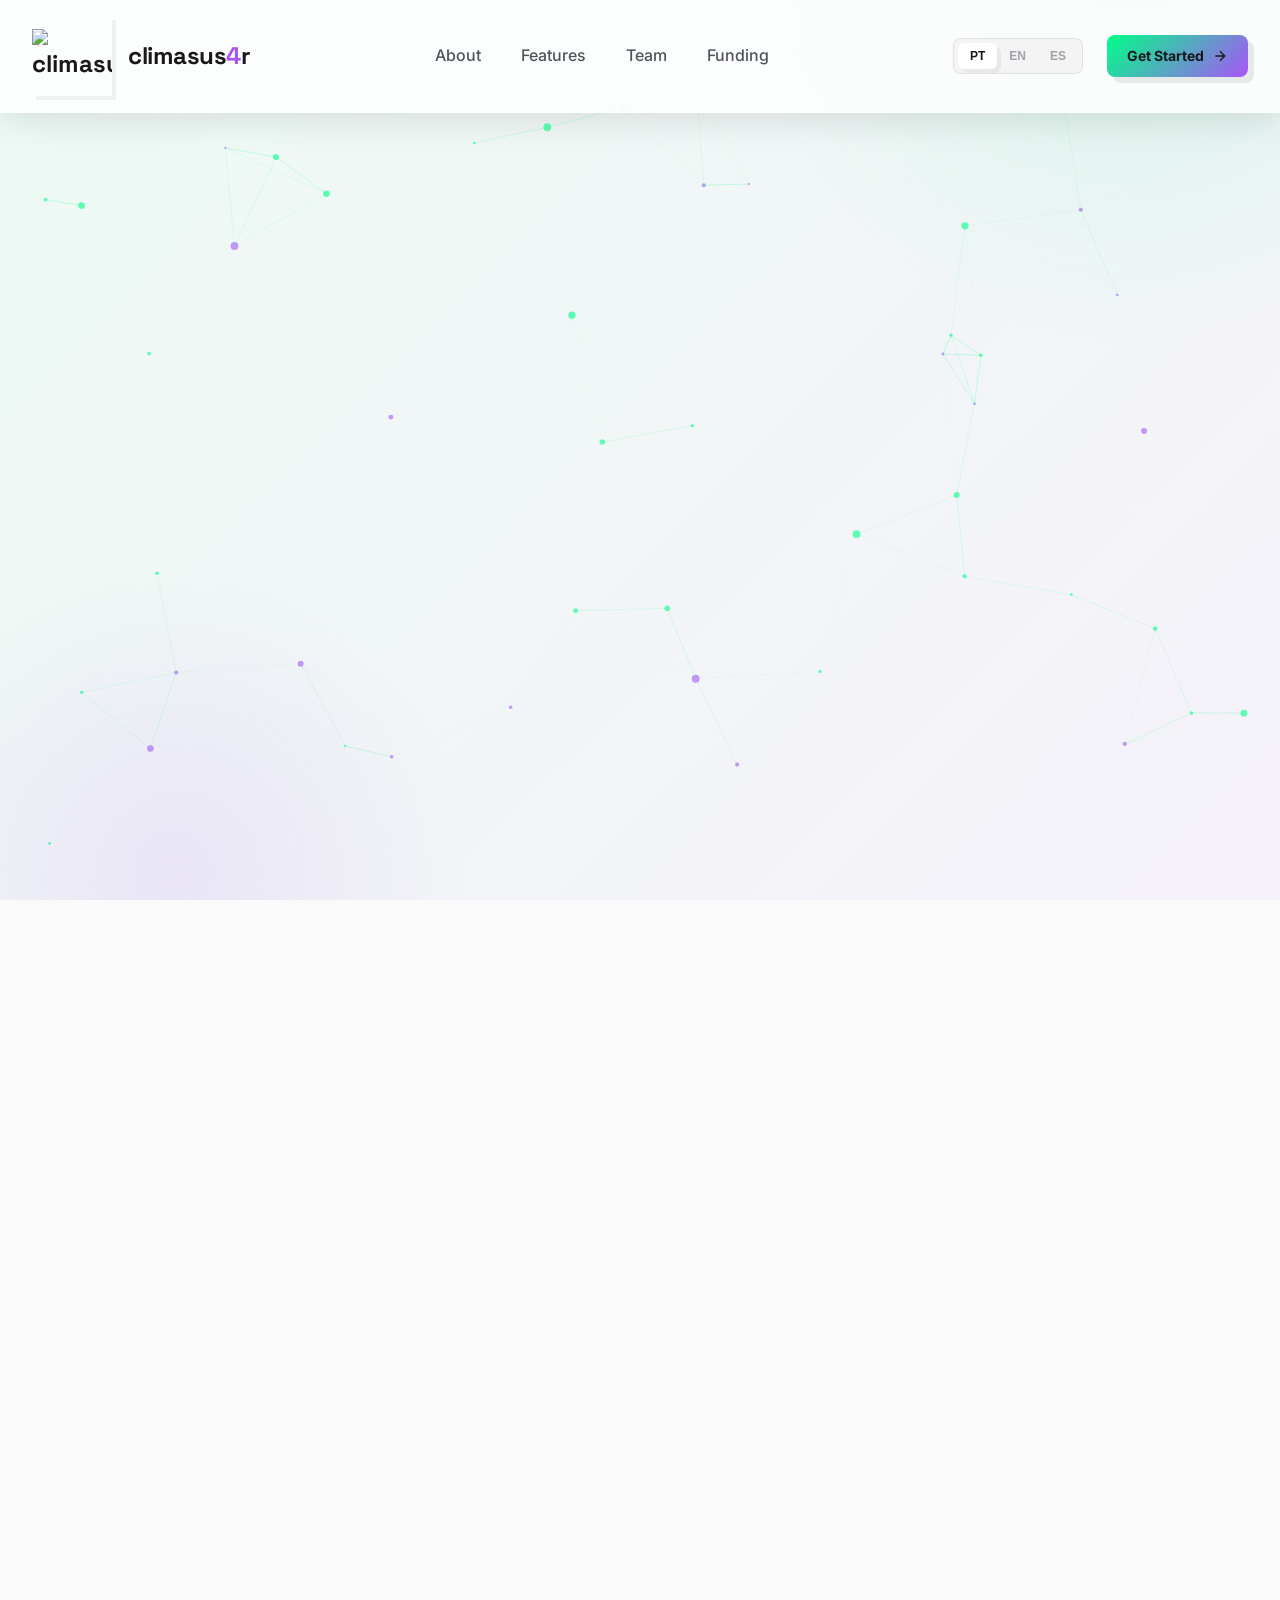
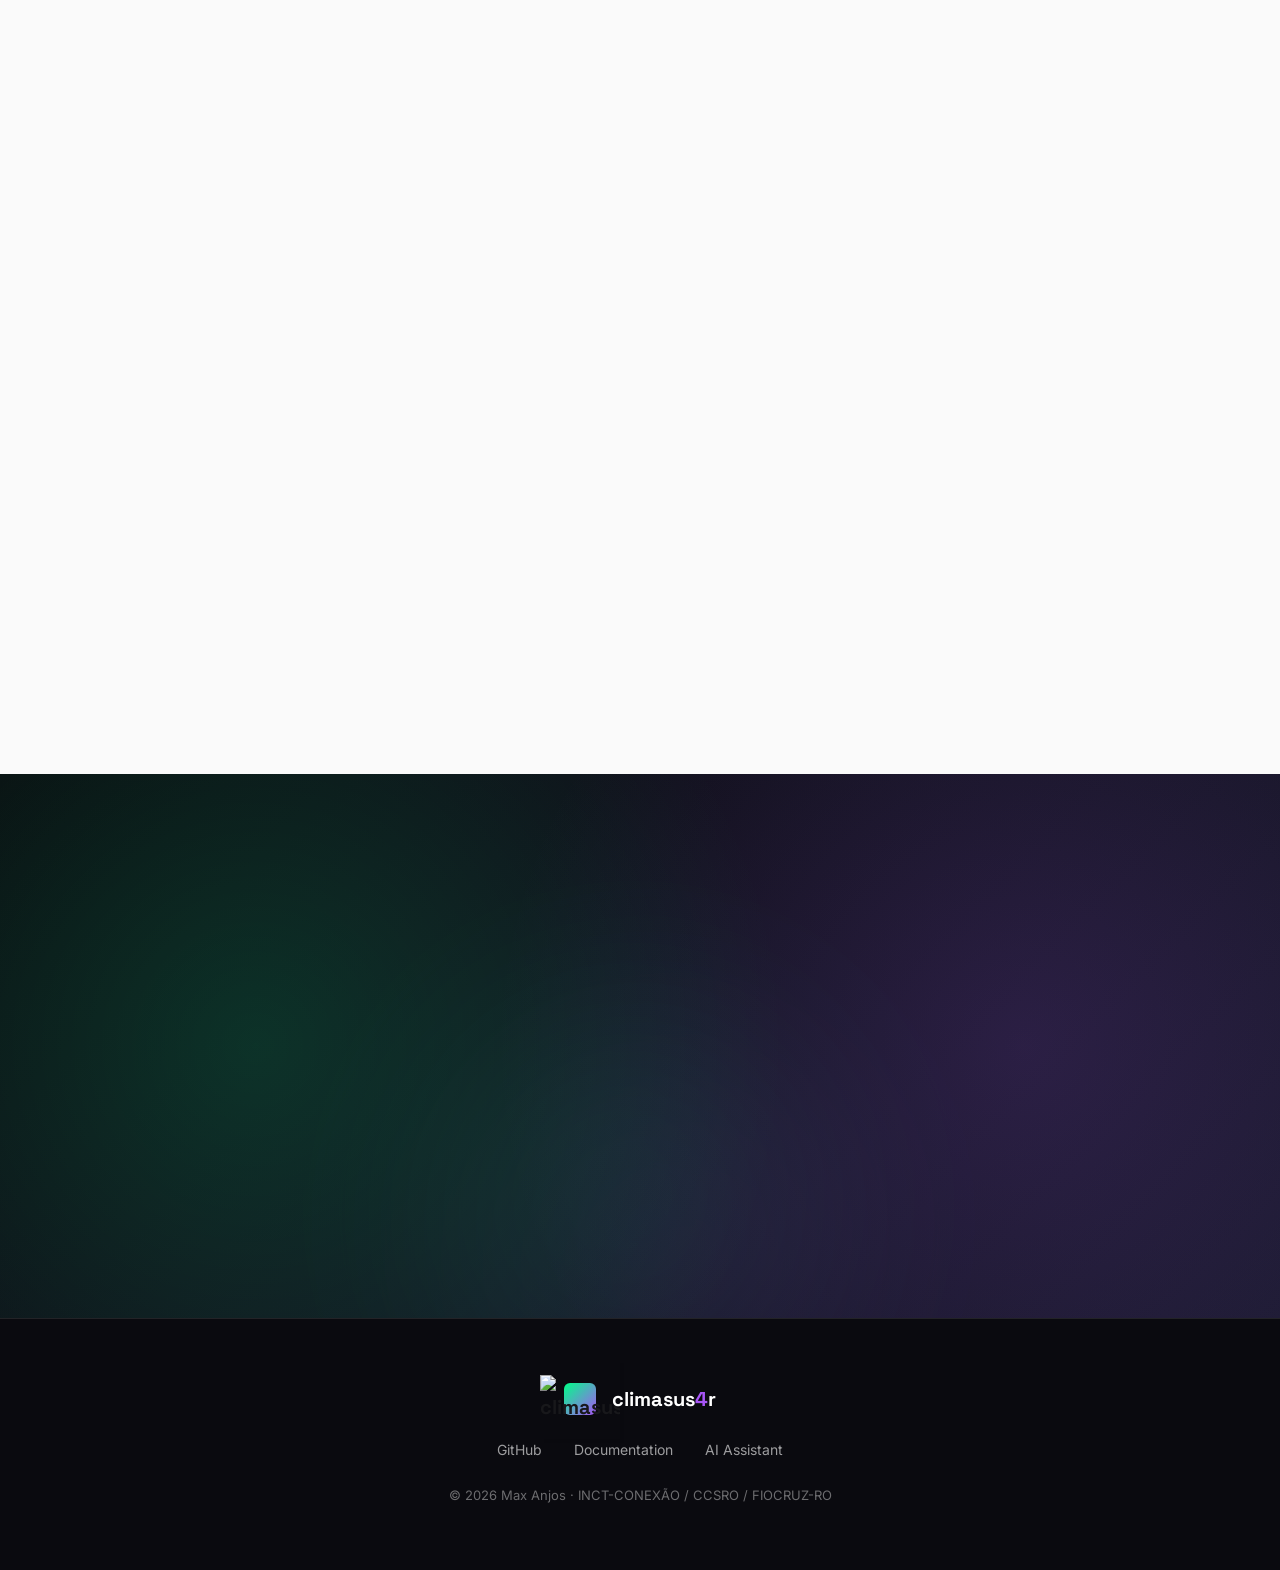
==== index.html @ 3ccf92c0 "Change 'Hello World' to 'Goodbye World'" ====
<!DOCTYPE html>
<html lang="pt-BR">
<head>
    <meta charset="UTF-8">
    <meta name="viewport" content="width=device-width, initial-scale=1.0">
    <title>climasus4r — Climate Science Integrated with SUS</title>
    
    <link rel="icon" type="image/png" href="https://raw.githubusercontent.com/ByMaxAnjos/climasus4r/master/inst/figures/logo.png">
    
    <meta name="description" content="An R package for obtaining data, diagnosis, forecasting, and spatio-temporal analysis of climate, environmental, and health data, focusing on Brazilian public health.">

    <!-- Fonts -->
    <link rel="preconnect" href="https://fonts.googleapis.com">
    <link rel="preconnect" href="https://fonts.gstatic.com" crossorigin>
    <link href="https://fonts.googleapis.com/css2?family=Space+Grotesk:wght@400;500;600;700;800&family=Inter:wght@400;500;600;700;800;900&display=swap" rel="stylesheet">

    <!-- GSAP -->
    <script src="https://cdnjs.cloudflare.com/ajax/libs/gsap/3.12.5/gsap.min.js"></script>
    <script src="https://cdnjs.cloudflare.com/ajax/libs/gsap/3.12.5/ScrollTrigger.min.js"></script>

     <!-- CSS EMBUTIDO -->
    <style>
    /* ========================================
    climasus4r Landing Page - Neo-Brutalism Soft
    ======================================== */

    /* CSS Variables */
    :root {
        /* Colors - Neo-Brutalism with Neon Green & Purple */
        --primary: #00FF88;           /* Neon Green */
        --primary-dark: #00CC6A;
        --primary-light: rgba(0, 255, 136, 0.1);
        --secondary: #A855F7;         /* Purple */
        --secondary-dark: #9333EA;
        --secondary-light: rgba(168, 85, 247, 0.1);

        /* Neutrals */
        --bg-primary: #FAFAFA;
        --bg-secondary: #F4F4F5;
        --bg-card: #FFFFFF;
        --text-primary: #18181B;
        --text-secondary: #52525B;
        --text-muted: #A1A1AA;

        /* Accents */
        --accent-green: #00FF88;
        --accent-purple: #A855F7;
        --accent-pink: #EC4899;
        --accent-blue: #3B82F6;
        --accent-orange: #F97316;

        /* Gradients */
        --gradient-primary: linear-gradient(135deg, var(--primary), var(--secondary));
        --gradient-hero: linear-gradient(135deg, rgba(0, 255, 136, 0.05), rgba(168, 85, 247, 0.05));
        --gradient-card: linear-gradient(135deg, rgba(0, 255, 136, 0.02), rgba(168, 85, 247, 0.02));

        /* Shadows - Neo-Brutalism */
        --shadow-sm: 4px 4px 0px rgba(0, 0, 0, 0.05);
        --shadow-md: 6px 6px 0px rgba(0, 0, 0, 0.08);
        --shadow-lg: 8px 8px 0px rgba(0, 0, 0, 0.1);
        --shadow-xl: 12px 12px 0px rgba(0, 0, 0, 0.12);

        /* Borders */
        --border-color: rgba(0, 0, 0, 0.08);
        --border-bold: 2px solid rgba(0, 0, 0, 0.1);

        /* Radius */
        --radius-sm: 8px;
        --radius-md: 12px;
        --radius-lg: 20px;
        --radius-xl: 28px;

        /* Spacing */
        --space-xs: 0.5rem;
        --space-sm: 1rem;
        --space-md: 1.5rem;
        --space-lg: 2rem;
        --space-xl: 3rem;
        --space-2xl: 4rem;
        --space-3xl: 6rem;

        /* Typography */
        --font-display: 'Space Grotesk', sans-serif;
        --font-body: 'Inter', -apple-system, BlinkMacSystemFont, sans-serif;

        /* Transitions */
        --transition-fast: 0.15s ease;
        --transition-base: 0.3s ease;
        --transition-slow: 0.5s ease;

        /* Glassmorphism */
        --glass-bg: rgba(255, 255, 255, 0.8);
        --glass-border: rgba(255, 255, 255, 0.3);
        --glass-shadow: 0 8px 32px rgba(0, 0, 0, 0.1);
    }

    /* Reset */
    *, *::before, *::after {
        box-sizing: border-box;
        margin: 0;
        padding: 0;
    }

    html {
        scroll-behavior: smooth;
        -webkit-font-smoothing: antialiased;
        -moz-osx-font-smoothing: grayscale;
    }

    body {
        font-family: var(--font-body);
        font-size: 16px;
        line-height: 1.6;
        color: var(--text-primary);
        background: var(--bg-primary);
        overflow-x: hidden;
        /* Fixed: Encoded the # as %23 and ensured the SVG is valid */
        cursor: url("data:image/svg+xml,%3Csvg xmlns='http://www.w3.org/2000/svg' width='24' height='24' viewBox='0 0 24 24' fill='none' stroke='%23000' stroke-width='2' stroke-linecap='round' stroke-linejoin='round'%3E%3Ccircle cx='12' cy='12' r='10'%3E%3C/circle%3E%3C/svg%3E"), auto;
    }

    a {
        text-decoration: none;
        color: inherit;
    }

    img {
        max-width: 100%;
        height: auto;
        display: block;
    }

    /* ========================================
    Particles Background
    ======================================== */
    .particles-container {
        position: fixed;
        top: 0;
        left: 0;
        width: 100%;
        height: 100%;
        z-index: -1;
        pointer-events: none;
        background: var(--gradient-hero);
    }

    canvas {
        position: absolute;
        top: 0;
        left: 0;
        width: 100%;
        height: 100%;
    }

    /* ========================================
    Navigation - Glassmorphism
    ======================================== */
    .navbar {
        position: fixed;
        top: 0;
        left: 0;
        right: 0;
        z-index: 1000;
        padding: var(--space-sm) var(--space-lg);
        transition: all var(--transition-base);
    }

    .glass-nav {
        background: var(--glass-bg);
        backdrop-filter: blur(20px);
        -webkit-backdrop-filter: blur(20px);
        border-bottom: 1px solid var(--glass-border);
        box-shadow: var(--glass-shadow);
    }

    .nav-container {
        max-width: 1400px;
        margin: 0 auto;
        display: flex;
        align-items: center;
        justify-content: space-between;
        gap: var(--space-lg);
    }

    .nav-brand {
        display: flex;
        align-items: center;
        gap: var(--space-sm);
        font-family: var(--font-display);
        font-weight: 800;
        font-size: 1.5rem;
        color: var(--text-primary);
        transition: transform var(--transition-fast);
    }

    .nav-brand:hover {
        transform: translateX(4px);
    }

    .brand-icon {
        width: 80px;
        height: 80px;
        background: transparent !important;
        border-radius: transparent !important;
        display: flex;
        align-items: center;
        justify-content: center;
        color: var(--text-primary);
        box-shadow: var(--shadow-sm);
    }
    

    .brand-text {
        letter-spacing: -0.02em;
    }

    .brand-highlight {
        color: var(--accent-purple);
    }

    .nav-links {
        display: flex;
        align-items: center;
        gap: var(--space-xs);
    }

    .nav-link {
        padding: var(--space-xs) var(--space-sm);
        font-weight: 500;
        color: var(--text-secondary);
        border-radius: var(--radius-sm);
        transition: all var(--transition-fast);
        position: relative;
    }

    .nav-link::after {
        content: '';
        position: absolute;
        bottom: 0;
        left: 50%;
        width: 0;
        height: 2px;
        background: var(--gradient-primary);
        transition: all var(--transition-fast);
        transform: translateX(-50%);
    }

    .nav-link:hover {
        color: var(--text-primary);
        background: var(--bg-secondary);
    }

    .nav-link:hover::after {
        width: 60%;
    }

    .nav-actions {
        display: flex;
        align-items: center;
        gap: var(--space-md);
    }

    /* Language Switcher */
    .lang-switcher {
        display: flex;
        background: var(--bg-secondary);
        border-radius: var(--radius-sm);
        padding: 4px;
        border: 1px solid var(--border-color);
    }

    .lang-btn {
        padding: 6px 12px;
        font-size: 0.75rem;
        font-weight: 700;
        color: var(--text-muted);
        background: transparent;
        border: none;
        border-radius: 6px;
        cursor: pointer;
        transition: all var(--transition-fast);
    }

    .lang-btn:hover {
        color: var(--text-primary);
    }

    .lang-btn.active {
        background: var(--bg-card);
        color: var(--text-primary);
        box-shadow: var(--shadow-sm);
    }

    /* Buttons */
    .btn-nav-primary {
        display: inline-flex;
        align-items: center;
        gap: 8px;
        padding: 10px 20px;
        background: var(--gradient-primary);
        color: var(--text-primary);
        font-weight: 700;
        font-size: 0.875rem;
        border-radius: var(--radius-sm);
        border: none;
        cursor: pointer;
        transition: all var(--transition-fast);
        box-shadow: var(--shadow-md);
    }

    .btn-nav-primary:hover {
        transform: translateY(-2px);
        box-shadow: var(--shadow-lg);
    }

    .btn-primary {
        display: inline-flex;
        align-items: center;
        gap: 10px;
        padding: 14px 28px;
        background: var(--gradient-primary);
        color: var(--text-primary);
        font-weight: 700;
        font-size: 1rem;
        border-radius: var(--radius-md);
        border: none;
        cursor: pointer;
        transition: all var(--transition-base);
        box-shadow: var(--shadow-lg);
        position: relative;
        overflow: hidden;
    }

    .btn-primary::before {
        content: '';
        position: absolute;
        top: 0;
        left: -100%;
        width: 100%;
        height: 100%;
        background: linear-gradient(90deg, transparent, rgba(255,255,255,0.3), transparent);
        transition: left 0.5s ease;
    }

    .btn-primary:hover::before {
        left: 100%;
    }

    .btn-primary:hover {
        transform: translateY(-3px) scale(1.02);
        box-shadow: 12px 12px 0px rgba(0, 0, 0, 0.15);
    }

    .btn-secondary {
        display: inline-flex;
        align-items: center;
        gap: 10px;
        padding: 14px 28px;
        background: var(--bg-card);
        color: var(--text-primary);
        font-weight: 700;
        font-size: 1rem;
        border-radius: var(--radius-md);
        border: 2px solid var(--border-color);
        cursor: pointer;
        transition: all var(--transition-base);
        box-shadow: var(--shadow-md);
    }

    .btn-secondary:hover {
        border-color: var(--primary);
        transform: translateY(-3px);
        box-shadow: var(--shadow-lg);
    }

    .btn-large {
        padding: 18px 36px;
        font-size: 1.125rem;
    }

    /* Hamburger Menu */
    .hamburger {
        display: none;
        flex-direction: column;
        gap: 5px;
        padding: 10px;
        cursor: pointer;
        background: transparent;
        border: none;
    }

    .hamburger span {
        width: 24px;
        height: 2px;
        background: var(--text-primary);
        border-radius: 2px;
        transition: all var(--transition-fast);
    }

    /* ========================================
    Hero Section
    ======================================== */
    .hero {
        min-height: 100vh;
        display: flex;
        align-items: center;
        justify-content: center;
        padding: 120px var(--space-lg) var(--space-3xl);
        position: relative;
        overflow: hidden;
    }

    .hero::before {
        content: '';
        position: absolute;
        top: -50%;
        right: -20%;
        width: 800px;
        height: 800px;
        background: radial-gradient(circle, rgba(0, 255, 136, 0.1) 0%, transparent 70%);
        animation: float 20s ease-in-out infinite;
    }

    .hero::after {
        content: '';
        position: absolute;
        bottom: -30%;
        left: -10%;
        width: 600px;
        height: 600px;
        background: radial-gradient(circle, rgba(168, 85, 247, 0.1) 0%, transparent 70%);
        animation: float 25s ease-in-out infinite reverse;
    }

    @keyframes float {
        0%, 100% { transform: translate(0, 0) rotate(0deg); }
        50% { transform: translate(30px, 30px) rotate(180deg); }
    }

    .hero-content {
        max-width: 800px;
        text-align: center;
        position: relative;
        z-index: 1;
    }

    .hero-badge {
        display: inline-flex;
        align-items: center;
        gap: 10px;
        background: var(--bg-card);
        border: 2px solid var(--primary);
        border-radius: 100px;
        padding: 8px 20px;
        margin-bottom: var(--space-lg);
        box-shadow: var(--shadow-md);
    }

    .badge-dot {
        width: 10px;
        height: 10px;
        background: var(--primary);
        border-radius: 50%;
        animation: pulse 2s infinite;
    }

    @keyframes pulse {
        0%, 100% {
            opacity: 1;
            transform: scale(1);
            box-shadow: 0 0 0 0 rgba(0, 255, 136, 0.7);
        }
        50% {
            opacity: 0.8;
            transform: scale(1.2);
            box-shadow: 0 0 0 10px rgba(0, 255, 136, 0);
        }
    }

    .badge-text {
        font-size: 0.875rem;
        font-weight: 600;
        color: var(--text-secondary);
    }

    .hero-title {
        font-family: var(--font-display);
        font-size: clamp(3rem, 8vw, 6rem);
        font-weight: 800;
        line-height: 1.05;
        letter-spacing: -0.03em;
        margin-bottom: var(--space-lg);
    }

    .title-line {
        display: block;
    }

    .gradient-text {
        background: var(--gradient-primary);
        -webkit-background-clip: text;
        -webkit-text-fill-color: transparent;
        background-clip: text;
    }

    .hero-subtitle {
        font-size: clamp(1.125rem, 2vw, 1.375rem);
        color: var(--text-secondary);
        max-width: 600px;
        margin: 0 auto var(--space-xl);
        line-height: 1.7;
    }

    .hero-cta {
        display: flex;
        gap: var(--space-md);
        justify-content: center;
        flex-wrap: wrap;
    }

    .hero-visual {
        position: absolute;
        right: 5%;
        top: 50%;
        transform: translateY(-50%);
        z-index: 0;
        opacity: 0.6;
    }

    /* Code Preview */
    .code-preview {
        background: #0a0a0f;
        border-radius: var(--radius-lg);
        overflow: hidden;
        box-shadow: var(--shadow-xl);
        border: 2px solid rgba(255, 255, 255, 0.1);
    }

    .code-header {
        display: flex;
        align-items: center;
        gap: 8px;
        padding: 16px 20px;
        background: rgba(255, 255, 255, 0.05);
        border-bottom: 1px solid rgba(255, 255, 255, 0.1);
    }

    .code-dots {
        display: flex;
        gap: 6px;
    }

    .code-dots span {
        width: 12px;
        height: 12px;
        border-radius: 50%;
    }

    .code-dots span:nth-child(1) { background: #FF5F57; }
    .code-dots span:nth-child(2) { background: #FFBD2E; }
    .code-dots span:nth-child(3) { background: #28CA41; }

    .code-filename {
        margin-left: auto;
        font-size: 0.75rem;
        color: rgba(255, 255, 255, 0.5);
        font-family: 'SF Mono', Monaco, monospace;
    }

    .code-content {
        padding: 24px;
        font-family: 'SF Mono', Monaco, monospace;
        font-size: 0.875rem;
        line-height: 1.8;
        color: #e2e8f0;
    }

    .code-comment { color: #6b7280; font-style: italic; }
    .code-func { color: #60a5fa; }
    .code-string { color: #34d399; }
    .code-keyword { color: #f472b6; }
    .code-var { color: #e2e8f0; }
    .code-num { color: #fb923c; }
    .code-op { color: #f472b6; }

    /* ========================================
    Sections
    ======================================== */
    .section {
        padding: var(--space-3xl) var(--space-lg);
        position: relative;
    }

    .section-container {
        max-width: 1400px;
        margin: 0 auto;
    }

    .section-header {
        text-align: center;
        margin-bottom: var(--space-2xl);
    }

    .section-tag {
        display: inline-block;
        font-size: 0.75rem;
        font-weight: 700;
        text-transform: uppercase;
        letter-spacing: 0.1em;
        color: var(--accent-purple);
        margin-bottom: var(--space-sm);
        padding: 6px 16px;
        background: var(--secondary-light);
        border-radius: 100px;
    }

    .section-title {
        font-family: var(--font-display);
        font-size: clamp(2rem, 4vw, 3.5rem);
        font-weight: 800;
        letter-spacing: -0.02em;
        margin-bottom: var(--space-sm);
    }

    .section-subtitle {
        font-size: 1.125rem;
        color: var(--text-secondary);
        max-width: 600px;
        margin: 0 auto;
    }

    /* ========================================
    Bento Grid System
    ======================================== */
    .bento-grid {
        display: grid;
        gap: var(--space-md);
    }

    /* Stats Grid - 4 columns */
    .stats-grid {
        grid-template-columns: repeat(4, 1fr);
        max-width: 1000px;
        margin: 0 auto;
    }

    /* About Grid - Asymmetric */
    .about-grid {
        grid-template-columns: 2fr 1fr 1fr;
        grid-template-rows: auto auto;
    }

    /* Features Grid - Bento Style */
    .features-grid {
        grid-template-columns: repeat(3, 1fr);
        grid-template-rows: auto auto;
    }

    /* Docs Grid - 4 columns */
    .docs-grid {
        grid-template-columns: repeat(4, 1fr);
    }

    /* Team Grid - 4 columns */
    .team-grid {
        grid-template-columns: repeat(4, 1fr);
    }

    /* ========================================
    Bento Cards
    ======================================== */
    .bento-card {
        background: var(--bg-card);
        border-radius: var(--radius-xl);
        padding: var(--space-lg);
        border: 1px solid var(--border-color);
        box-shadow: var(--shadow-md);
        transition: all var(--transition-base);
        position: relative;
        overflow: hidden;
    }

    .bento-card::before {
        content: '';
        position: absolute;
        top: 0;
        left: 0;
        right: 0;
        height: 4px;
        background: var(--gradient-primary);
        opacity: 0;
        transition: opacity var(--transition-fast);
    }

    .bento-card:hover {
        transform: translateY(-6px);
        box-shadow: var(--shadow-xl);
        border-color: var(--primary);
    }

    .bento-card:hover::before {
        opacity: 1;
    }

    .card-decoration {
        position: absolute;
        top: -50px;
        right: -50px;
        width: 150px;
        height: 150px;
        background: var(--gradient-primary);
        opacity: 0.05;
        border-radius: 50%;
        pointer-events: none;
    }

    /* Stat Cards */
    .stat-card {
        text-align: center;
        padding: var(--space-xl) var(--space-lg);
    }

    .stat-icon {
        width: 60px;
        height: 60px;
        margin: 0 auto var(--space-md);
        display: flex;
        align-items: center;
        justify-content: center;
        background: var(--primary-light);
        border-radius: var(--radius-md);
        color: var(--primary);
    }

    .stat-number {
        font-family: var(--font-display);
        font-size: 3rem;
        font-weight: 800;
        color: var(--text-primary);
        letter-spacing: -0.02em;
        line-height: 1;
        margin-bottom: var(--space-xs);
    }

    .stat-label {
        font-size: 0.875rem;
        font-weight: 600;
        color: var(--text-muted);
        text-transform: uppercase;
        letter-spacing: 0.05em;
    }

    .stat-accent {
        position: absolute;
        bottom: 0;
        left: 50%;
        transform: translateX(-50%);
        width: 60%;
        height: 3px;
        background: var(--gradient-primary);
        border-radius: 3px 3px 0 0;
    }

    /* About Cards */
    .about-card {
        grid-row: span 2;
    }

    .about-card .card-content {
        position: relative;
        z-index: 1;
    }

    .about-text {
        font-size: 1.0625rem;
        line-height: 1.8;
        color: var(--text-secondary);
        margin-bottom: var(--space-lg);
    }

    .about-features {
        display: flex;
        flex-wrap: wrap;
        gap: var(--space-sm);
    }

    .feature-tag {
        display: inline-flex;
        align-items: center;
        gap: 6px;
        padding: 8px 16px;
        background: var(--primary-light);
        border-radius: 100px;
        font-size: 0.875rem;
        font-weight: 600;
        color: var(--primary-dark);
    }

    .feature-tag svg {
        color: var(--primary);
    }

    /* Code Card */
    .code-card {
        padding: 0;
        overflow: hidden;
    }

    .code-preview-mini {
        background: #0a0a0f;
        border-radius: var(--radius-lg);
        overflow: hidden;
    }

    .code-header-mini {
        padding: 12px 16px;
        background: rgba(255, 255, 255, 0.05);
        border-bottom: 1px solid rgba(255, 255, 255, 0.1);
    }

    .code-dots-mini {
        display: flex;
        gap: 6px;
    }

    .code-dots-mini span {
        width: 10px;
        height: 10px;
        border-radius: 50%;
    }

    .code-dots-mini span:nth-child(1) { background: #FF5F57; }
    .code-dots-mini span:nth-child(2) { background: #FFBD2E; }
    .code-dots-mini span:nth-child(3) { background: #28CA41; }

    .code-content-mini {
        padding: 16px;
        font-family: 'SF Mono', Monaco, monospace;
        font-size: 0.8rem;
        line-height: 1.6;
        color: #e2e8f0;
    }

    /* Metric Card */
    .metric-card {
        display: flex;
        flex-direction: column;
        align-items: center;
        justify-content: center;
        text-align: center;
        padding: var(--space-xl);
    }

    .metric-icon {
        width: 80px;
        height: 80px;
        margin-bottom: var(--space-md);
        display: flex;
        align-items: center;
        justify-content: center;
        background: var(--gradient-primary);
        border-radius: 50%;
        color: var(--text-primary);
    }

    .metric-value {
        font-family: var(--font-display);
        font-size: 2.5rem;
        font-weight: 800;
        color: var(--text-primary);
        letter-spacing: -0.02em;
    }

    .metric-label {
        font-size: 0.875rem;
        font-weight: 600;
        color: var(--text-muted);
    }

    /* Feature Cards */
    .feature-card {
        padding: var(--space-xl);
    }

    .feature-number {
        font-family: var(--font-display);
        font-size: 0.875rem;
        font-weight: 800;
        color: var(--accent-purple);
        margin-bottom: var(--space-sm);
    }

    .feature-icon {
        width: 64px;
        height: 64px;
        display: flex;
        align-items: center;
        justify-content: center;
        background: var(--secondary-light);
        border-radius: var(--radius-md);
        color: var(--secondary);
        margin-bottom: var(--space-md);
    }

    .feature-title {
        font-family: var(--font-display);
        font-size: 1.25rem;
        font-weight: 700;
        margin-bottom: var(--space-sm);
        line-height: 1.3;
    }

    .feature-desc {
        font-size: 0.9375rem;
        color: var(--text-secondary);
        line-height: 1.7;
        margin-bottom: var(--space-md);
    }

    .feature-tags {
        display: flex;
        flex-wrap: wrap;
        gap: 8px;
    }

    .feature-tag-small {
        padding: 4px 12px;
        background: var(--bg-secondary);
        border-radius: 100px;
        font-size: 0.75rem;
        font-weight: 600;
        color: var(--text-secondary);
        border: 1px solid var(--border-color);
    }

    .feature-card-wide {
        grid-column: span 2;
    }

    /* Doc Cards */
    .doc-card {
        display: flex;
        flex-direction: column;
        padding: var(--space-xl);
        text-align: center;
    }

    .doc-flag {
        font-size: 3rem;
        margin-bottom: var(--space-md);
    }

    .doc-title {
        font-family: var(--font-display);
        font-size: 1.25rem;
        font-weight: 700;
        margin-bottom: var(--space-sm);
    }

    .doc-desc {
        font-size: 0.9375rem;
        color: var(--text-secondary);
        line-height: 1.6;
        flex: 1;
        margin-bottom: var(--space-md);
    }

    .doc-arrow {
        color: var(--primary);
        transform: rotate(-45deg);
        transition: transform var(--transition-fast);
    }

    .doc-card:hover .doc-arrow {
        transform: rotate(0deg);
    }

    .doc-card-ai {
        background: linear-gradient(135deg, rgba(168, 85, 247, 0.05), rgba(0, 255, 136, 0.05));
        border-color: var(--secondary);
    }

    .doc-card-ai:hover {
        border-color: var(--secondary);
    }

    .doc-card-ai .doc-arrow {
        color: var(--secondary);
    }

    /* Team Cards */
    .team-card {
        text-align: center;
        padding: var(--space-xl);
    }

    .team-avatar {
        width: 100px;
        height: 100px;
        margin: 0 auto var(--space-md);
        border-radius: 50%;
        overflow: hidden;
        border: 4px solid var(--primary);
        box-shadow: var(--shadow-md);
    }

    .team-avatar img {
        width: 100%;
        height: 100%;
        object-fit: cover;
    }

    .avatar-placeholder {
        width: 100%;
        height: 100%;
        display: flex;
        align-items: center;
        justify-content: center;
        background: var(--gradient-primary);
        font-family: var(--font-display);
        font-size: 1.5rem;
        font-weight: 800;
        color: var(--text-primary);
    }

    .team-name {
        font-family: var(--font-display);
        font-size: 1.125rem;
        font-weight: 700;
        margin-bottom: 4px;
    }

    .team-role {
        display: inline-block;
        font-size: 0.75rem;
        font-weight: 700;
        color: var(--primary-dark);
        background: var(--primary-light);
        padding: 4px 12px;
        border-radius: 100px;
        margin-bottom: var(--space-sm);
    }

    .team-org {
        font-size: 0.8125rem;
        color: var(--text-muted);
        line-height: 1.5;
        margin-bottom: var(--space-md);
    }

    .team-links {
        display: flex;
        justify-content: center;
        gap: var(--space-xs);
    }

    .team-link {
        width: 40px;
        height: 40px;
        display: flex;
        align-items: center;
        justify-content: center;
        background: var(--bg-secondary);
        border-radius: var(--radius-sm);
        color: var(--text-secondary);
        transition: all var(--transition-fast);
    }

    .team-link:hover {
        background: var(--gradient-primary);
        color: var(--text-primary);
        transform: translateY(-2px);
    }

    /* Funding Card */
    .funding-card {
        max-width: 900px;
        margin: 0 auto;
        text-align: center;
    }

    .funding-text {
        font-size: 1.125rem;
        color: var(--text-secondary);
        line-height: 1.8;
        margin-bottom: var(--space-xl);
    }

    .funding-logos {
        display: flex;
        justify-content: center;
        flex-wrap: wrap;
        gap: var(--space-lg);
    }

    .funding-logo {
        padding: var(--space-sm) var(--space-md);
        background: var(--bg-secondary);
        border-radius: var(--radius-sm);
        border: 1px solid var(--border-color);
    }

    .logo-text {
        font-family: var(--font-display);
        font-size: 0.875rem;
        font-weight: 700;
        color: var(--text-secondary);
    }

    /* ========================================
    CTA Section
    ======================================== */
    .cta-section {
        padding: var(--space-3xl) var(--space-lg);
        background: linear-gradient(135deg, #0a0a0f, #1a1a2e);
        text-align: center;
        position: relative;
        overflow: hidden;
    }

    .cta-section::before {
        content: '';
        position: absolute;
        top: 0;
        left: 0;
        right: 0;
        bottom: 0;
        background:
            radial-gradient(circle at 20% 50%, rgba(0, 255, 136, 0.15) 0%, transparent 50%),
            radial-gradient(circle at 80% 50%, rgba(168, 85, 247, 0.15) 0%, transparent 50%);
        pointer-events: none;
    }

    .cta-content {
        position: relative;
        z-index: 1;
        max-width: 700px;
        margin: 0 auto;
    }

    .cta-title {
        font-family: var(--font-display);
        font-size: clamp(2rem, 5vw, 3.5rem);
        font-weight: 800;
        color: #ffffff;
        letter-spacing: -0.02em;
        margin-bottom: var(--space-md);
    }

    .cta-subtitle {
        font-size: 1.25rem;
        color: rgba(255, 255, 255, 0.7);
        margin-bottom: var(--space-xl);
    }

    .cta-buttons {
        display: flex;
        gap: var(--space-md);
        justify-content: center;
        flex-wrap: wrap;
    }

    .cta-buttons .btn-primary {
        background: var(--primary);
    }

    .cta-buttons .btn-secondary {
        background: transparent;
        border-color: rgba(255, 255, 255, 0.3);
        color: #ffffff;
    }

    .cta-buttons .btn-secondary:hover {
        border-color: #ffffff;
        background: rgba(255, 255, 255, 0.1);
    }

    .cta-decoration {
        position: absolute;
        bottom: -100px;
        left: 50%;
        transform: translateX(-50%);
        width: 400px;
        height: 400px;
        background: var(--gradient-primary);
        opacity: 0.1;
        border-radius: 50%;
        filter: blur(100px);
    }

    /* ========================================
    Footer
    ======================================== */
    .footer {
        padding: var(--space-2xl) var(--space-lg);
        background: #0a0a0f;
        border-top: 1px solid rgba(255, 255, 255, 0.1);
    }

    .footer-content {
        max-width: 1200px;
        margin: 0 auto;
        display: flex;
        flex-direction: column;
        align-items: center;
        gap: var(--space-md);
    }

    .footer-brand {
        display: flex;
        align-items: center;
        gap: var(--space-sm);
        font-family: var(--font-display);
        font-weight: 800;
        font-size: 1.25rem;
        color: #ffffff;
    }

    .brand-icon-small {
        width: 32px;
        height: 32px;
        background: var(--gradient-primary);
        border-radius: 6px;
        display: flex;
        align-items: center;
        justify-content: center;
        color: #0a0a0f;
    }

    .footer-links {
        display: flex;
        gap: var(--space-lg);
    }

    .footer-links a {
        font-size: 0.875rem;
        color: rgba(255, 255, 255, 0.6);
        transition: color var(--transition-fast);
    }

    .footer-links a:hover {
        color: var(--primary);
    }

    .footer-copy {
        font-size: 0.8125rem;
        color: rgba(255, 255, 255, 0.4);
    }

    /* ========================================
    Animations
    ======================================== */
    .animate-item {
        opacity: 0;
        transform: translateY(30px);
    }

    .animate-section {
        opacity: 0;
        transform: translateY(40px);
    }

    .animate-card {
        opacity: 0;
        transform: translateY(50px);
    }

    /* Animation Classes */
    .fade-in {
        animation: fadeIn 0.6s ease forwards;
    }

    .slide-up {
        animation: slideUp 0.6s ease forwards;
    }

    @keyframes fadeIn {
        to {
            opacity: 1;
        }
    }

    @keyframes slideUp {
        to {
            opacity: 1;
            transform: translateY(0);
        }
    }

    /* ========================================
    Responsive Design
    ======================================== */
    @media (max-width: 1200px) {
        .hero {
            flex-direction: column;
            text-align: center;
            padding-top: 140px;
        }

        .hero-content {
            margin-bottom: var(--space-2xl);
        }

        .hero-visual {
            position: relative;
            right: auto;
            top: auto;
            transform: none;
            opacity: 1;
        }

        .stats-grid {
            grid-template-columns: repeat(2, 1fr);
        }

        .about-grid {
            grid-template-columns: 1fr 1fr;
        }

        .about-card {
            grid-row: span 1;
            grid-column: span 2;
        }

        .features-grid {
            grid-template-columns: repeat(2, 1fr);
        }

        .feature-card-wide {
            grid-column: span 2;
        }

        .docs-grid {
            grid-template-columns: repeat(2, 1fr);
        }

        .team-grid {
            grid-template-columns: repeat(2, 1fr);
        }
    }

    @media (max-width: 768px) {
        .nav-links {
            display: none;
        }

        .nav-actions .lang-switcher {
            display: none;
        }

        .hamburger {
            display: flex;
        }

        .hero {
            padding: 120px var(--space-md) var(--space-2xl);
        }

        .hero-title {
            font-size: clamp(2.5rem, 10vw, 4rem);
        }

        .hero-cta {
            flex-direction: column;
            align-items: center;
        }

        .btn-primary, .btn-secondary {
            width: 100%;
            max-width: 300px;
            justify-content: center;
        }

        .stats-grid {
            grid-template-columns: repeat(2, 1fr);
            gap: var(--space-sm);
        }

        .stat-card {
            padding: var(--space-lg);
        }

        .stat-number {
            font-size: 2.5rem;
        }

        .about-grid {
            grid-template-columns: 1fr;
        }

        .about-card {
            grid-column: span 1;
        }

        .features-grid {
            grid-template-columns: 1fr;
        }

        .feature-card-wide {
            grid-column: span 1;
        }

        .docs-grid {
            grid-template-columns: 1fr;
        }

        .team-grid {
            grid-template-columns: 1fr;
        }

        .section {
            padding: var(--space-2xl) var(--space-md);
        }

        .cta-buttons {
            flex-direction: column;
            align-items: center;
        }

        .cta-buttons .btn-primary,
        .cta-buttons .btn-secondary {
            width: 100%;
            max-width: 300px;
        }
    }

    @media (max-width: 480px) {
        .nav-container {
            padding: 0 var(--space-sm);
        }

        .hero-badge {
            font-size: 0.75rem;
            padding: 6px 16px;
        }

        .hero-subtitle {
            font-size: 1rem;
        }

        .stat-number {
            font-size: 2rem;
        }

        .feature-card,
        .doc-card,
        .team-card {
            padding: var(--space-lg);
        }

        .funding-logos {
            flex-direction: column;
            align-items: center;
        }

        .footer-links {
            flex-direction: column;
            align-items: center;
            gap: var(--space-sm);
        }
    }

    /* ========================================
    Accessibility
    ======================================== */
    @media (prefers-reduced-motion: reduce) {
        *,
        *::before,
        *::after {
            animation-duration: 0.01ms !important;
            animation-iteration-count: 1 !important;
            transition-duration: 0.01ms !important;
        }
    }

    /* Focus styles */
    :focus-visible {
        outline: 2px solid var(--primary);
        outline-offset: 2px;
    }

    /* Selection */
    ::selection {
        background: var(--primary);
        color: var(--text-primary);
    }

   
    </style>
</head>
<body>
    <!-- Particles Background -->
    <div id="particles-container" class="particles-container"></div>

    <!-- Navigation -->
    <nav class="navbar glass-nav" id="navbar">
        <div class="nav-container">
            <a href="#" class="nav-brand">
                <div class="brand-icon">
                    <img src="https://raw.githubusercontent.com/ByMaxAnjos/climasus4r/master/inst/figures/logo.png" alt="climasus4r">
                </div>
                <span class="brand-text">climasus<span class="brand-highlight">4</span>r</span>
            </a>

            <div class="nav-links" id="nav-links">
                <a href="#about" class="nav-link">About</a>
                <a href="#features" class="nav-link">Features</a>
                <a href="#team" class="nav-link">Team</a>
                <a href="#funding" class="nav-link">Funding</a>
            </div>

            <div class="nav-actions">
                <div class="lang-switcher">
                    <button class="lang-btn active" data-lang="pt">PT</button>
                    <button class="lang-btn" data-lang="en">EN</button>
                    <button class="lang-btn" data-lang="es">ES</button>
                </div>
                <a href="https://bymaxanjos.github.io/climasus4r/pt/index.html" target="_blank" class="btn-nav-primary">
                    Get Started
                    <svg width="16" height="16" viewBox="0 0 24 24" fill="none" stroke="currentColor" stroke-width="2">
                        <path d="M5 12h14M12 5l7 7-7 7"/>
                    </svg>
                </a>
            </div>

            <button class="hamburger" id="hamburger">
                <span></span>
                <span></span>
                <span></span>
            </button>
        </div>
    </nav>

    <!-- Hero Section -->
    <section class="hero" id="hero">
        <div class="hero-content">
            <div class="hero-badge animate-item">
                <span class="badge-dot"></span>
                <span class="badge-text" data-translate="hero.badge">Version 0.0.9000 Available</span>
            </div>

            <h1 class="hero-title animate-item">
                <span class="title-line" data-translate="hero.title.line1">Climate Science</span>
                <span class="title-line gradient-text" data-translate="hero.title.line2">Integrated with SUS</span>
            </h1>

            <p class="hero-subtitle animate-item" data-translate="hero.subtitle">
                An R package for obtaining data, diagnosis, forecasting, and spatio-temporal analysis of climate, environmental, and health data, focusing on Brazilian public health.
            </p>

            <div class="hero-cta animate-item">
                <a href="https://bymaxanjos.github.io/climasus4r/pt/index.html" target="_blank" class="btn-primary">
                    <span>Get Started</span>
                    <svg width="20" height="20" viewBox="0 0 24 24" fill="none" stroke="currentColor" stroke-width="2">
                        <path d="M5 12h14M12 5l7 7-7 7"/>
                    </svg>
                </a>
                <a href="https://github.com/ByMaxAnjos/climasus4r" target="_blank" class="btn-secondary">
                    <svg width="20" height="20" viewBox="0 0 24 24" fill="currentColor">
                        <path d="M12 2C6.477 2 2 6.484 2 12.017c0 4.425 2.865 8.18 6.839 9.504.5.092.682-.217.682-.483 0-.237-.008-.868-.013-1.703-2.782.605-3.369-1.343-3.369-1.343-.454-1.158-1.11-1.466-1.11-1.466-.908-.62.069-.608.069-.608 1.003.07 1.531 1.032 1.531 1.032.892 1.53 2.341 1.088 2.91.832.092-.647.35-1.088.636-1.338-2.22-.253-4.555-1.113-4.555-4.951 0-1.093.39-1.988 1.029-2.688-.103-.253-.446-1.272.098-2.65 0 0 .84-.27 2.75 1.026A9.564 9.564 0 0112 6.844c.85.004 1.705.115 2.504.337 1.909-1.296 2.747-1.027 2.747-1.027.546 1.379.202 2.398.1 2.651.64.7 1.028 1.595 1.028 2.688 0 3.848-2.339 4.695-4.566 4.943.359.309.678.92.678 1.855 0 1.338-.012 2.419-.012 2.747 0 .268.18.58.688.482A10.019 10.019 0 0022 12.017C22 6.484 17.522 2 12 2z"/>
                    </svg>
                    <span>View on GitHub</span>
                </a>
            </div>
        </div>

        <div class="hero-visual animate-item">
            <div class="code-preview">
                <div class="code-header">
                    <div class="code-dots">
                        <span></span><span></span><span></span>
                    </div>
                    <span class="code-filename">script.R</span>
                </div>
                <pre class="code-content"><code><span class="code-comment"># Install the package</span>
<span class="code-func">remotes::install_github</span>(
    <span class="code-string">"ByMaxAnjos/climasus4r"</span>)
<span class="code-comment"># Load the package</span>
<span class="code-func">library</span>(climasus4r)
<span class="code-comment"># Import health data from DATASUS</span>
<span class="code-var">df_analise</span> <span class="code-op">&lt;-</span>
 <span class="code-func">sus_data_import</span>(
  <span class="code-var">uf</span> <span class="code-op">=</span> <span class="code-string">"SP"</span>,
  <span class="code-var">year</span> <span class="code-op">=</span> <span class="code-num">2023</span>,
  <span class="code-var">system</span> <span class="code-op">=</span> <span class="code-string">"SIM-DO"</span>)
</code></pre>
            </div>
        </div>
    </section>

    <!-- Stats Section - Bento Grid -->
    <section class="stats-section" id="stats">
        <div class="bento-grid stats-grid">
            <!-- Card: Municípios (Total do Brasil) -->
            <div class="bento-card stat-card animate-card" data-delay="0">
                <div class="stat-icon">
                    <svg width="32" height="32" viewBox="0 0 24 24" fill="none" stroke="currentColor" stroke-width="2">
                        <path d="M3 21h18M3 10h18M3 7l9-4 9 4M4 10v11M20 10v11M8 14v3M12 14v3M16 14v3"/>
                    </svg>
                </div>
                <div class="stat-number">13</div>
                <div class="stat-label" data-translate="stats.functionalities">Functionalities</div>
                <div class="stat-accent"></div>
            </div>
        
            <!-- Card: Grupos de Doenças -->
            <div class="bento-card stat-card animate-card" data-delay="1">
                <div class="stat-icon">
                    <svg width="32" height="32" viewBox="0 0 24 24" fill="none" stroke="currentColor" stroke-width="2">
                        <path d="M22 12h-4l-3 9L9 3l-3 9H2"/>
                    </svg>
                </div>
                <div class="stat-number">50+</div>
                <div class="stat-label" data-translate="stats.diseases">Disease Groups</div>
                <div class="stat-accent"></div>
            </div>
    
            <!-- Card: Sistemas do SUS (Correto ser 6) -->
            <div class="bento-card stat-card animate-card" data-delay="2">
                <div class="stat-icon">
                    <svg width="32" height="32" viewBox="0 0 24 24" fill="none" stroke="currentColor" stroke-width="2">
                        <rect x="2" y="3" width="20" height="14" rx="2" ry="2"/>
                        <line x1="8" y1="21" x2="16" y2="21"/>
                        <line x1="12" y1="17" x2="12" y2="21"/>
                    </svg>
                </div>
                <div class="stat-number">6</div>
                <div class="stat-label" data-translate="stats.systems">SUS Systems</div>
                <div class="stat-accent"></div>
            </div>
    
            <!-- Card: Idiomas ou Abrangência -->
            <div class="bento-card stat-card animate-card" data-delay="3">
                <div class="stat-icon">
                    <svg width="32" height="32" viewBox="0 0 24 24" fill="none" stroke="currentColor" stroke-width="2">
                        <circle cx="12" cy="12" r="10"/>
                        <line x1="2" y1="12" x2="22" y2="12"/>
                        <path d="M12 2a15.3 15.3 0 0 1 4 10 15.3 15.3 0 0 1-4 10 15.3 15.3 0 0 1-4-10 15.3 15.3 0 0 1 4-10z"/>
                    </svg>
                </div>
                <div class="stat-number">3</div>
                <div class="stat-label" data-translate="stats.languages">Languages</div>
                <div class="stat-accent"></div>
            </div>
        </div>
    </section>

    <!-- About Section -->
    <section class="section about-section" id="about">
        <div class="section-container">
            <div class="section-header animate-section">
                <span class="section-tag" data-translate="about.label">About the Package</span>
                <h2 class="section-title" data-translate="about.title">What is climasus4r?</h2>
            </div>

            <div class="bento-grid about-grid">
                <div class="bento-card about-card large animate-card" data-delay="0">
                    <div class="card-content">
                        <p class="about-text" data-translate="about.text">
                            climasus4r is a scientific platform in R for obtaining, integrating, standardizing, and analyzing health, climate, and environmental data in Brazil, with a focus on bioclimatic forecasting. Developed within the scope of INCT Conexão and the Center for Climate and Health of Rondônia (CCSRO–Fiocruz), the package automates the entire epidemiological workflow — from data acquisition from DATASUS to the generation of time series ready for climate modeling and health surveillance.
                        </p>
                        <div class="about-features">
                            <div class="feature-tag">
                                <svg width="16" height="16" viewBox="0 0 24 24" fill="none" stroke="currentColor" stroke-width="2">
                                    <polyline points="20 6 9 17 4 12"/>
                                </svg>
                                <span>DATASUS Integration</span>
                            </div>
                            <div class="feature-tag">
                                <svg width="16" height="16" viewBox="0 0 24 24" fill="none" stroke="currentColor" stroke-width="2">
                                    <polyline points="20 6 9 17 4 12"/>
                                </svg>
                                <span>Climate Data</span>
                            </div>
                            <div class="feature-tag">
                                <svg width="16" height="16" viewBox="0 0 24 24" fill="none" stroke="currentColor" stroke-width="2">
                                    <polyline points="20 6 9 17 4 12"/>
                                </svg>
                                <span>Spatial Analysis</span>
                            </div>
                            <div class="feature-tag">
                                <svg width="16" height="16" viewBox="0 0 24 24" fill="none" stroke="currentColor" stroke-width="2">
                                    <polyline points="20 6 9 17 4 12"/>
                                </svg>
                                <span>Predictive Models</span>
                            </div>
                        </div>
                    </div>
                    <div class="card-decoration"></div>
                </div>

                <div class="bento-card code-card animate-card" data-delay="1">
                    <div class="code-preview-mini">
                        <div class="code-header-mini">
                            <div class="code-dots-mini">
                                <span></span><span></span><span></span>
                            </div>
                        </div>
                        <pre class="code-content-mini"><code><span class="code-comment"># Reproductible Analitical Pipelines</span>
<span class="code-var">df_rap</span> <span class="code-op">&lt;-</span> <span class="code-func">sus_data_import</span>() <span class="code-op">%&gt;%</span>
    <span class="code-func">sus_data_clean_encoding</span>() <span class="code-op">%&gt;%</span>
    <span class="code-func">sus_data_standardize</span>() <span class="code-op">%&gt;%</span>
    <span class="code-func">sus_data_filter_cid</span>() <span class="code-op">%&gt;%</span>
    <span class="code-func">sus_data_create_variables</span>() <span class="code-op">%&gt;%</span>
    <span class="code-func">sus_data_filter_demographics</span>() <span class="code-op">%&gt;%</span>
    <span class="code-func">sus_data_aggregate</span>()
</code></pre>
                    </div>
                </div>

                <div class="bento-card metric-card animate-card" data-delay="2">
                    <div class="metric-icon">
                        <svg width="48" height="48" viewBox="0 0 24 24" fill="none" stroke="currentColor" stroke-width="1.5">
                            <path d="M12 2v20M2 12h20M4.93 4.93l14.14 14.14M19.07 4.93L4.93 19.07"/>
                        </svg>
                    </div>
                    <div class="metric-value">100%</div>
                    <div class="metric-label">Open Source</div>
                </div>

                <div class="bento-card metric-card animate-card" data-delay="3">
                    <div class="metric-icon">
                        <svg width="48" height="48" viewBox="0 0 24 24" fill="none" stroke="currentColor" stroke-width="1.5">
                            <path d="M13 2L3 14h9l-1 8 10-12h-9l1-8z"/>
                        </svg>
                    </div>
                    <div class="metric-value">RAPs</div>
                    <div class="metric-label">Reproductible Analitical Pipelines</div>
                </div>
            </div>
        </div>
    </section>

    <!-- Features Section -->
    <section class="section features-section" id="features">
        <div class="section-container">
            <div class="section-header animate-section">
                <span class="section-tag" data-translate="features.label">Features</span>
                <h2 class="section-title" data-translate="features.title">Five Integrated Phases</h2>
                <p class="section-subtitle" data-translate="features.subtitle">From raw data to intelligence for public health policies.</p>
            </div>

            <div class="bento-grid features-grid">
                <!-- Phase 1 -->
                <div class="bento-card feature-card animate-card" data-delay="0">
                    <div class="feature-number">01</div>
                    <div class="feature-icon">
                        <svg width="40" height="40" viewBox="0 0 24 24" fill="none" stroke="currentColor" stroke-width="1.5">
                            <path d="M4 7V4h16v3M9 20h6M12 4v16"/>
                        </svg>
                    </div>
                    <h3 class="feature-title" data-translate="features.f1.title">Phase 1 — Data Infrastructure</h3>
                    <p class="feature-desc" data-translate="features.f1.desc">Parallel acquisition, cleaning, multilingual standardization, filtering by ICD-10, creation of epidemiological variables, flexible temporal aggregation, quality reports, and export with metadata ready for scientific analysis.</p>
                    <div class="feature-tags">
                        <span class="feature-tag-small">SIM</span>
                        <span class="feature-tag-small">SINAN</span>
                        <span class="feature-tag-small">SIH</span>
                        <span class="feature-tag-small">SIA</span>
                    </div>
                </div>

                <!-- Phase 2 -->
                <div class="bento-card feature-card animate-card" data-delay="1">
                    <div class="feature-number">02</div>
                    <div class="feature-icon">
                        <svg width="40" height="40" viewBox="0 0 24 24" fill="none" stroke="currentColor" stroke-width="1.5">
                            <path d="M17 21v-2a4 4 0 0 0-4-4H5a4 4 0 0 0-4 4v2"/>
                            <circle cx="9" cy="7" r="4"/>
                            <path d="M23 21v-2a4 4 0 0 0-3-3.87M16 3.13a4 4 0 0 1 0 7.75"/>
                        </svg>
                    </div>
                    <h3 class="feature-title" data-translate="features.f2.title">Phase 2 — Socioeconomic Integration</h3>
                    <p class="feature-desc" data-translate="features.f2.desc">Spatial linking of geographical boundaries, integration of IBGE data (population, GDP, HDI), matching of census tracts, and population-weighted spatial operations for analyzing health inequalities.</p>
                    <div class="feature-tags">
                        <span class="feature-tag-small">IBGE</span>
                        <span class="feature-tag-small">Census</span>
                        <span class="feature-tag-small">GDP</span>
                        <span class="feature-tag-small">HDI</span>
                    </div>
                </div>

                <!-- Phase 3 -->
                <div class="bento-card feature-card animate-card" data-delay="2">
                    <div class="feature-number">03</div>
                    <div class="feature-icon">
                        <svg width="40" height="40" viewBox="0 0 24 24" fill="none" stroke="currentColor" stroke-width="1.5">
                            <path d="M12 2.69l5.66 5.66a8 8 0 1 1-11.31 0z"/>
                        </svg>
                    </div>
                    <h3 class="feature-title" data-translate="features.f3.title">Phase 3 — Climate Integration</h3>
                    <p class="feature-desc" data-translate="features.f3.desc">Import of meteorological data (INMET, FIORES, INCT-CONEXÃO), air quality (INPE, CETESB), satellite data (MODIS, Sentinel), and climate exposure matching algorithms.</p>
                    <div class="feature-tags">
                        <span class="feature-tag-small">INMET</span>
                        <span class="feature-tag-small">MODIS</span>
                        <span class="feature-tag-small">Sentinel</span>
                        <span class="feature-tag-small">ERA5</span>
                    </div>
                </div>

                <!-- Phase 4 -->
                <div class="bento-card feature-card animate-card" data-delay="3">
                    <div class="feature-number">04</div>
                    <div class="feature-icon">
                        <svg width="40" height="40" viewBox="0 0 24 24" fill="none" stroke="currentColor" stroke-width="1.5">
                            <polygon points="1 6 1 22 8 18 16 22 23 18 23 2 16 6 8 2 1 6"/>
                            <line x1="8" y1="2" x2="8" y2="18"/>
                            <line x1="16" y1="6" x2="16" y2="22"/>
                        </svg>
                    </div>
                    <h3 class="feature-title" data-translate="features.f4.title">Phase 4 — Advanced Spatial Analysis</h3>
                    <p class="feature-desc" data-translate="features.f4.desc">Bayesian spatial models, cluster detection (SaTScan, Kulldorff), local indicators of spatial autocorrelation (LISA), spatial regressions, and relative risk models for hospitalizations and mortality associated with climate.</p>
                    <div class="feature-tags">
                        <span class="feature-tag-small">SaTScan</span>
                        <span class="feature-tag-small">LISA</span>
                        <span class="feature-tag-small">Bayesian</span>
                    </div>
                </div>

                <!-- Phase 5 -->
                <div class="bento-card feature-card feature-card-wide animate-card" data-delay="4">
                    <div class="feature-number">05</div>
                    <div class="feature-icon">
                        <svg width="40" height="40" viewBox="0 0 24 24" fill="none" stroke="currentColor" stroke-width="1.5">
                            <line x1="18" y1="20" x2="18" y2="10"/>
                            <line x1="12" y1="20" x2="12" y2="4"/>
                            <line x1="6" y1="20" x2="6" y2="14"/>
                        </svg>
                    </div>
                    <h3 class="feature-title" data-translate="features.f5.title">Phase 5 — Temporal and Predictive Modeling</h3>
                    <p class="feature-desc" data-translate="features.f5.desc">Distributed lag non-linear models (DLNM), attributable fraction, time series decomposition, machine learning, and bioclimatic prognosis based on weather forecasts and climate scenarios.</p>
                    <div class="feature-tags">
                        <span class="feature-tag-small">DLNM</span>
                        <span class="feature-tag-small">Machine Learning</span>
                        <span class="feature-tag-small">Bioclimate</span>
                        <span class="feature-tag-small">CMIP6</span>
                    </div>
                </div>
            </div>
        </div>
    </section>

    <!-- Documentation Section -->
    <section class="section docs-section" id="docs">
        <div class="section-container">
            <div class="section-header animate-section">
                <span class="section-tag" data-translate="langs.label">Multilingual Access</span>
                <h2 class="section-title" data-translate="langs.title">Documentation in 3 Languages + AI</h2>
                <p class="section-subtitle" data-translate="langs.subtitle">Access the full documentation in your language or use the AI assistant to get instant answers.</p>
            </div>

            <div class="bento-grid docs-grid">
                <a href="https://bymaxanjos.github.io/climasus4r/pt/index.html" target="_blank" class="bento-card doc-card animate-card" data-delay="0">
                    <div class="doc-flag">🇧🇷</div>
                    <h3 class="doc-title">Português</h3>
                    <p class="doc-desc" data-translate="langs.pt.desc">Complete documentation, tutorials, and references in Brazilian Portuguese.</p>
                    <div class="doc-arrow">
                        <svg width="24" height="24" viewBox="0 0 24 24" fill="none" stroke="currentColor" stroke-width="2">
                            <path d="M5 12h14M12 5l7 7-7 7"/>
                        </svg>
                    </div>
                </a>

                <a href="https://bymaxanjos.github.io/climasus4r/en/index.html" target="_blank" class="bento-card doc-card animate-card" data-delay="1">
                    <div class="doc-flag">🇺🇸</div>
                    <h3 class="doc-title">English</h3>
                    <p class="doc-desc" data-translate="langs.en.desc">Full documentation, tutorials and function reference in English.</p>
                    <div class="doc-arrow">
                        <svg width="24" height="24" viewBox="0 0 24 24" fill="none" stroke="currentColor" stroke-width="2">
                            <path d="M5 12h14M12 5l7 7-7 7"/>
                        </svg>
                    </div>
                </a>

                <a href="https://bymaxanjos.github.io/climasus4r/es/index.html" target="_blank" class="bento-card doc-card animate-card" data-delay="2">
                    <div class="doc-flag">🇪🇸</div>
                    <h3 class="doc-title">Español</h3>
                    <p class="doc-desc" data-translate="langs.es.desc">Complete documentation, tutorials, and function reference in Spanish.</p>
                    <div class="doc-arrow">
                        <svg width="24" height="24" viewBox="0 0 24 24" fill="none" stroke="currentColor" stroke-width="2">
                            <path d="M5 12h14M12 5l7 7-7 7"/>
                        </svg>
                    </div>
                </a>

                <a href="https://climasus4r.manus.space/" target="_blank" class="bento-card doc-card doc-card-ai animate-card" data-delay="3">
                    <div class="doc-flag">🤖</div>
                    <h3 class="doc-title">AI Assistant</h3>
                    <p class="doc-desc" data-translate="langs.ai.desc">Chat with an AI specialist trained on the climasus4r package. Ask questions, get examples, and explore the package.</p>
                    <div class="doc-arrow">
                        <svg width="24" height="24" viewBox="0 0 24 24" fill="none" stroke="currentColor" stroke-width="2">
                            <path d="M5 12h14M12 5l7 7-7 7"/>
                        </svg>
                    </div>
                </a>
            </div>
        </div>
    </section>

    <!-- Team Section -->
    <section class="section team-section" id="team">
        <div class="section-container">
            <div class="section-header animate-section">
                <span class="section-tag" data-translate="team.label">Who We Are</span>
                <h2 class="section-title" data-translate="team.title">Our Team</h2>
                <p class="section-subtitle" data-translate="team.subtitle">Developed by experts dedicated to the intersection of climate and public health.</p>
            </div>

            <div class="bento-grid team-grid">
                <div class="bento-card team-card animate-card" data-delay="0">
                    <div class="team-avatar">
                        <img src="https://avatars.githubusercontent.com/ByMaxAnjos" alt="Dr. Max Anjos" onerror="this.style.display='none';this.nextElementSibling.style.display='flex';">
                        <div class="avatar-placeholder" style="display:none;">MA</div>
                    </div>
                    <h3 class="team-name">Dr. Max Anjos</h3>
                    <span class="team-role" data-translate="team.role.lead">Coordinator & Lead Maintainer</span>
                    <p class="team-org">
                        <img src="https://rondonia.fiocruz.br/wp-content/uploads/2024/12/MARCA-PAD-01-1.png" 
                            alt="Fiocruz Logo" 
                            sstyle="height: 30px; width: auto; object-fit: contain; display: block; margin: 0 auto;">
                        Fundação Oswaldo Cruz Rondônia (FIOCRUZ-RO / CCSRO)
                    </p>
                    <div class="team-links">
                        <a href="https://github.com/ByMaxAnjos" target="_blank" class="team-link" title="GitHub">
                            <svg width="18" height="18" viewBox="0 0 24 24" fill="currentColor">
                                <path d="M12 2C6.477 2 2 6.484 2 12.017c0 4.425 2.865 8.18 6.839 9.504.5.092.682-.217.682-.483 0-.237-.008-.868-.013-1.703-2.782.605-3.369-1.343-3.369-1.343-.454-1.158-1.11-1.466-1.11-1.466-.908-.62.069-.608.069-.608 1.003.07 1.531 1.032 1.531 1.032.892 1.53 2.341 1.088 2.91.832.092-.647.35-1.088.636-1.338-2.22-.253-4.555-1.113-4.555-4.951 0-1.093.39-1.988 1.029-2.688-.103-.253-.446-1.272.098-2.65 0 0 .84-.27 2.75 1.026A9.564 9.564 0 0112 6.844c.85.004 1.705.115 2.504.337 1.909-1.296 2.747-1.027 2.747-1.027.546 1.379.202 2.398.1 2.651.64.7 1.028 1.595 1.028 2.688 0 3.848-2.339 4.695-4.566 4.943.359.309.678.92.678 1.855 0 1.338-.012 2.419-.012 2.747 0 .268.18.58.688.482A10.019 10.019 0 0022 12.017C22 6.484 17.522 2 12 2z"/>
                            </svg>
                        </a>
                        <a href="https://linkedin.com/in/maxanjos" target="_blank" class="team-link" title="LinkedIn">
                            <svg width="18" height="18" viewBox="0 0 24 24" fill="currentColor">
                                <path d="M20.447 20.452h-3.554v-5.569c0-1.328-.027-3.037-1.852-3.037-1.853 0-2.136 1.445-2.136 2.939v5.667H9.351V9h3.414v1.561h.046c.477-.9 1.637-1.85 3.37-1.85 3.601 0 4.267 2.37 4.267 5.455v6.286zM5.337 7.433c-1.144 0-2.063-.926-2.063-2.065 0-1.138.92-2.063 2.063-2.063 1.14 0 2.064.925 2.064 2.063 0 1.139-.925 2.065-2.064 2.065zm1.782 13.019H3.555V9h3.564v11.452zM22.225 0H1.771C.792 0 0 .774 0 1.729v20.542C0 23.227.792 24 1.771 24h20.451C23.2 24 24 23.227 24 22.271V1.729C24 .774 23.2 0 22.222 0h.003z"/>
                            </svg>
                        </a>
                        <a href="mailto:max.anjos@campus.ul.pt" class="team-link" title="Email">
                            <svg width="18" height="18" viewBox="0 0 24 24" fill="none" stroke="currentColor" stroke-width="2">
                                <path d="M4 4h16c1.1 0 2 .9 2 2v12c0 1.1-.9 2-2 2H4c-1.1 0-2-.9-2-2V6c0-1.1.9-2 2-2z"/>
                                <polyline points="22,6 12,13 2,6"/>
                            </svg>
                        </a>
                    </div>
                </div>

                <div class="bento-card team-card animate-card" data-delay="1">
                    <div class="team-avatar">
                        <img src="https://avatars.githubusercontent.com/thauamenezez" alt="Thauã Menezes" onerror="this.style.display='none';this.nextElementSibling.style.display='flex';">
                        <div class="avatar-placeholder" style="display:none;">TM</div>
                    </div>
                    <h3 class="team-name">Thauã Menezes</h3>
                    <span class="team-role" data-translate="team.role.dev_assist">Associate R/Python Developer</span>
                     <p class="team-org">
                        <img src="https://upload.wikimedia.org/wikipedia/commons/thumb/0/0a/Logo_Unesp.svg/1920px-Logo_Unesp.svg.png" 
                            alt="Fiocruz Logo" 
                            sstyle="height: 30px; width: auto; object-fit: contain; display: block; margin: 0 auto;">
                        UNESP / Universidade Federal de Rondônia (UNIR)
                    </p>
                    <div class="team-links">
                        <a href="https://github.com/thauamenezez" target="_blank" class="team-link" title="GitHub">
                            <svg width="18" height="18" viewBox="0 0 24 24" fill="currentColor">
                                <path d="M12 2C6.477 2 2 6.484 2 12.017c0 4.425 2.865 8.18 6.839 9.504.5.092.682-.217.682-.483 0-.237-.008-.868-.013-1.703-2.782.605-3.369-1.343-3.369-1.343-.454-1.158-1.11-1.466-1.11-1.466-.908-.62.069-.608.069-.608 1.003.07 1.531 1.032 1.531 1.032.892 1.53 2.341 1.088 2.91.832.092-.647.35-1.088.636-1.338-2.22-.253-4.555-1.113-4.555-4.951 0-1.093.39-1.988 1.029-2.688-.103-.253-.446-1.272.098-2.65 0 0 .84-.27 2.75 1.026A9.564 9.564 0 0112 6.844c.85.004 1.705.115 2.504.337 1.909-1.296 2.747-1.027 2.747-1.027.546 1.379.202 2.398.1 2.651.64.7 1.028 1.595 1.028 2.688 0 3.848-2.339 4.695-4.566 4.943.359.309.678.92.678 1.855 0 1.338-.012 2.419-.012 2.747 0 .268.18.58.688.482A10.019 10.019 0 0022 12.017C22 6.484 17.522 2 12 2z"/>
                            </svg>
                        </a>
                        <a href="mailto:thaua.menezes@unesp.br" class="team-link" title="Email">
                            <svg width="18" height="18" viewBox="0 0 24 24" fill="none" stroke="currentColor" stroke-width="2">
                                <path d="M4 4h16c1.1 0 2 .9 2 2v12c0 1.1-.9 2-2 2H4c-1.1 0-2-.9-2-2V6c0-1.1.9-2 2-2z"/>
                                <polyline points="22,6 12,13 2,6"/>
                            </svg>
                        </a>
                    </div>
                </div>

                <div class="bento-card team-card animate-card" data-delay="2">
                    <div class="team-avatar">
                        <img src="https://i1.rgstatic.net/ii/profile.image/1156438294577152-1652727783083_Q128/Joao-Gobo.jpg" alt="Thauã Menezes" onerror="this.style.display='none';this.nextElementSibling.style.display='flex';">
                        <div class="avatar-placeholder">JG</div>
                    </div>
                    <h3 class="team-name"> Dr. João Paulo Assis Gobo</h3>
                    <span class="team-role" data-translate="team.role.science">Scientific Advisor</span>
                     <p class="team-org">
                        <img src="https://upload.wikimedia.org/wikipedia/commons/3/3e/Logo_UNIR_Horizontal_01.png" 
                            alt="Fiocruz Logo" 
                            sstyle="height: 30px; width: auto; object-fit: contain; display: block; margin: 0 auto;">
                        UNIR / FIOCRUZ-RO (CCSRO)
                    </p>
                    <div class="team-links">
                        <a href="mailto:joao.gobo@unir.br" class="team-link" title="Email">
                            <svg width="18" height="18" viewBox="0 0 24 24" fill="none" stroke="currentColor" stroke-width="2">
                                <path d="M4 4h16c1.1 0 2 .9 2 2v12c0 1.1-.9 2-2 2H4c-1.1 0-2-.9-2-2V6c0-1.1.9-2 2-2z"/>
                                <polyline points="22,6 12,13 2,6"/>
                            </svg>
                        </a>
                    </div>
                </div>

                <div class="bento-card team-card animate-card" data-delay="3">
                    <div class="team-avatar">
                        <img src="https://i1.rgstatic.net/ii/profile.image/885684378288129-1588175019689_Q128/Andreimar-Soares.jpg" alt="Thauã Menezes" onerror="this.style.display='none';this.nextElementSibling.style.display='flex';">
                        <div class="avatar-placeholder">AS</div>
                    </div>
                    <h3 class="team-name">Dr. Andreimar Martins Soares</h3>
                    <span class="team-role" data-translate="team.role.science">Scientific Advisor</span>
                     <p class="team-org">
                        <img src="https://rondonia.fiocruz.br/wp-content/uploads/2024/12/MARCA-PAD-01-1.png" 
                            alt="Fiocruz Logo" 
                            sstyle="height: 30px; width: auto; object-fit: contain; display: block; margin: 0 auto;">
                        Fundação Oswaldo Cruz Rondônia (FIOCRUZ-RO / CCSRO)
                    </p>
                    <div class="team-links">
                        <a href="https://linkedin.com/in/andreimar-soares" target="_blank" class="team-link" title="LinkedIn">
                            <svg width="18" height="18" viewBox="0 0 24 24" fill="currentColor">
                                <path d="M20.447 20.452h-3.554v-5.569c0-1.328-.027-3.037-1.852-3.037-1.853 0-2.136 1.445-2.136 2.939v5.667H9.351V9h3.414v1.561h.046c.477-.9 1.637-1.85 3.37-1.85 3.601 0 4.267 2.37 4.267 5.455v6.286zM5.337 7.433c-1.144 0-2.063-.926-2.063-2.065 0-1.138.92-2.063 2.063-2.063 1.14 0 2.064.925 2.064 2.063 0 1.139-.925 2.065-2.064 2.065zm1.782 13.019H3.555V9h3.564v11.452zM22.225 0H1.771C.792 0 0 .774 0 1.729v20.542C0 23.227.792 24 1.771 24h20.451C23.2 24 24 23.227 24 22.271V1.729C24 .774 23.2 0 22.222 0h.003z"/>
                            </svg>
                        </a>
                        <a href="mailto:andreimar.soares@fiocruz.br" class="team-link" title="Email">
                            <svg width="18" height="18" viewBox="0 0 24 24" fill="none" stroke="currentColor" stroke-width="2">
                                <path d="M4 4h16c1.1 0 2 .9 2 2v12c0 1.1-.9 2-2 2H4c-1.1 0-2-.9-2-2V6c0-1.1.9-2 2-2z"/>
                                <polyline points="22,6 12,13 2,6"/>
                            </svg>
                        </a>
                    </div>
                </div>
                <div class="bento-card team-card animate-card" data-delay="1">
                    <div class="team-avatar">
                        <img src="https://scholar.googleusercontent.com/citations?view_op=view_photo&user=Eg3gr7YAAAAJ&citpid=1" alt="Marlon R. Faria" onerror="this.style.display='none';this.nextElementSibling.style.display='flex';">
                        <div class="avatar-placeholder" style="display:none;">MRF</div>
                    </div>
                    <h3 class="team-name">Marlon Resende Faria</h3>
                    <span class="team-role" data-translate="team.role.dev_senior">Senior R/Python Developer</span>
                     <p class="team-org">
                        <img src="https://imagens.usp.br/wp-content/uploads/USP.jpg" 
                            alt="USP Logo" 
                            sstyle="height: 30px; width: auto; object-fit: contain; display: block; margin: 0 auto;">
                       Universidade de São Paulo (USP)
                    </p>
                    <div class="team-links">
                        <a href="https://github.com/MarlonRF" target="_blank" class="team-link" title="GitHub">
                            <svg width="18" height="18" viewBox="0 0 24 24" fill="currentColor">
                                <path d="M12 2C6.477 2 2 6.484 2 12.017c0 4.425 2.865 8.18 6.839 9.504.5.092.682-.217.682-.483 0-.237-.008-.868-.013-1.703-2.782.605-3.369-1.343-3.369-1.343-.454-1.158-1.11-1.466-1.11-1.466-.908-.62.069-.608.069-.608 1.003.07 1.531 1.032 1.531 1.032.892 1.53 2.341 1.088 2.91.832.092-.647.35-1.088.636-1.338-2.22-.253-4.555-1.113-4.555-4.951 0-1.093.39-1.988 1.029-2.688-.103-.253-.446-1.272.098-2.65 0 0 .84-.27 2.75 1.026A9.564 9.564 0 0112 6.844c.85.004 1.705.115 2.504.337 1.909-1.296 2.747-1.027 2.747-1.027.546 1.379.202 2.398.1 2.651.64.7 1.028 1.595 1.028 2.688 0 3.848-2.339 4.695-4.566 4.943.359.309.678.92.678 1.855 0 1.338-.012 2.419-.012 2.747 0 .268.18.58.688.482A10.019 10.019 0 0022 12.017C22 6.484 17.522 2 12 2z"/>
                            </svg>
                        </a>
						<a href="https://www.linkedin.com/in/marlon-f-881159113" target="_blank" class="team-link" title="LinkedIn">
                            <svg width="18" height="18" viewBox="0 0 24 24" fill="currentColor">
                                <path d="M20.447 20.452h-3.554v-5.569c0-1.328-.027-3.037-1.852-3.037-1.853 0-2.136 1.445-2.136 2.939v5.667H9.351V9h3.414v1.561h.046c.477-.9 1.637-1.85 3.37-1.85 3.601 0 4.267 2.37 4.267 5.455v6.286zM5.337 7.433c-1.144 0-2.063-.926-2.063-2.065 0-1.138.92-2.063 2.063-2.063 1.14 0 2.064.925 2.064 2.063 0 1.139-.925 2.065-2.064 2.065zm1.782 13.019H3.555V9h3.564v11.452zM22.225 0H1.771C.792 0 0 .774 0 1.729v20.542C0 23.227.792 24 1.771 24h20.451C23.2 24 24 23.227 24 22.271V1.729C24 .774 23.2 0 22.222 0h.003z"/>
                            </svg>
                        </a>
                        <a href="mailto:marlon.faria@usp.br" class="team-link" title="Email">
                            <svg width="18" height="18" viewBox="0 0 24 24" fill="none" stroke="currentColor" stroke-width="2">
                                <path d="M4 4h16c1.1 0 2 .9 2 2v12c0 1.1-.9 2-2 2H4c-1.1 0-2-.9-2-2V6c0-1.1.9-2 2-2z"/>
                                <polyline points="22,6 12,13 2,6"/>
                            </svg>
                        </a>
                    </div>
                </div>
                <div class="bento-card team-card animate-card" data-delay="1">
                    <div class="team-avatar">
                        <img src="https://media.licdn.com/dms/image/v2/C5603AQG8phVNe1MnAg/profile-displayphoto-shrink_400_400/profile-displayphoto-shrink_400_400/0/1517883234645?e=1776902400&v=beta&t=DpE-nzryZ9RtIzUWSTHKdzlvT1Lknq1RZe9WD5_oS78" alt="Adriana" onerror="this.style.display='none';this.nextElementSibling.style.display='flex';">
                        <div class="avatar-placeholder" style="display:none;">AN</div>
                    </div>
                    <h3 class="team-name">Dra. Adriana Cristina da Silva Nunes</h3>
                    <span class="team-role" data-translate="team.role.science">Scientific Advisor</span>
                     <p class="team-org">
                        <img src="https://upload.wikimedia.org/wikipedia/commons/3/3e/Logo_UNIR_Horizontal_01.png"
                            alt="UNIR Logo" 
                            sstyle="height: 30px; width: auto; object-fit: contain; display: block; margin: 0 auto;">
                       Universidade Federal de Rondônia -UFRO / Centro Interdepartamental do Biologia Experimental e Biotecnologia - CIBEBI
                    </p>
                    <div class="team-links">
						<a href="https://www.linkedin.com/in/adriana-nunes-974032150" target="_blank" class="team-link" title="LinkedIn">
                            <svg width="18" height="18" viewBox="0 0 24 24" fill="currentColor">
                                <path d="M20.447 20.452h-3.554v-5.569c0-1.328-.027-3.037-1.852-3.037-1.853 0-2.136 1.445-2.136 2.939v5.667H9.351V9h3.414v1.561h.046c.477-.9 1.637-1.85 3.37-1.85 3.601 0 4.267 2.37 4.267 5.455v6.286zM5.337 7.433c-1.144 0-2.063-.926-2.063-2.065 0-1.138.92-2.063 2.063-2.063 1.14 0 2.064.925 2.064 2.063 0 1.139-.925 2.065-2.064 2.065zm1.782 13.019H3.555V9h3.564v11.452zM22.225 0H1.771C.792 0 0 .774 0 1.729v20.542C0 23.227.792 24 1.771 24h20.451C23.2 24 24 23.227 24 22.271V1.729C24 .774 23.2 0 22.222 0h.003z"/>
                            </svg>
                        </a>
                        <a href="mailto:adriananunes@unir.br" class="team-link" title="Email">
                            <svg width="18" height="18" viewBox="0 0 24 24" fill="none" stroke="currentColor" stroke-width="2">
                                <path d="M4 4h16c1.1 0 2 .9 2 2v12c0 1.1-.9 2-2 2H4c-1.1 0-2-.9-2-2V6c0-1.1.9-2 2-2z"/>
                                <polyline points="22,6 12,13 2,6"/>
                            </svg>
                        </a>
                    </div>
                </div>
                <div class="bento-card team-card animate-card" data-delay="1">
                    <div class="team-avatar">
                        <img src="https://media.licdn.com/dms/image/v2/D4E03AQEoaY9lZr-7Yg/profile-displayphoto-shrink_400_400/profile-displayphoto-shrink_400_400/0/1714503506233?e=1776902400&v=beta&t=3nm5zHIPhGTavRUhBovBxJpq8Hx26HSYPgENOFTF3Wo" alt="Carolina" onerror="this.style.display='none';this.nextElementSibling.style.display='flex';">
                        <div class="avatar-placeholder" style="display:none;">CV</div>
                    </div>
                    <h3 class="team-name">Dra. Carolina L Zilli Vieira</h3>
                    <span class="team-role" data-translate="team.role.science">Scientific Advisor</span>
                     <p class="team-org">
                        <img src="https://almamater.hsa.net/cdn/shop/collections/HarvardChan_logo_stack_RGB_Large_a39831c5-8d87-4579-a622-c49dfa280e38_1723x630.png?v=1719859877" 
                            alt="USP Logo" 
                            sstyle="height: 30px; width: auto; object-fit: contain; display: block; margin: 0 auto;">
                       Harvard T.H. Chan School of Public Health
                    </p>
                    <div class="team-links">
						<a href="https://www.linkedin.com/in/carolinalzvieira" target="_blank" class="team-link" title="LinkedIn">
                            <svg width="18" height="18" viewBox="0 0 24 24" fill="currentColor">
                                <path d="M20.447 20.452h-3.554v-5.569c0-1.328-.027-3.037-1.852-3.037-1.853 0-2.136 1.445-2.136 2.939v5.667H9.351V9h3.414v1.561h.046c.477-.9 1.637-1.85 3.37-1.85 3.601 0 4.267 2.37 4.267 5.455v6.286zM5.337 7.433c-1.144 0-2.063-.926-2.063-2.065 0-1.138.92-2.063 2.063-2.063 1.14 0 2.064.925 2.064 2.063 0 1.139-.925 2.065-2.064 2.065zm1.782 13.019H3.555V9h3.564v11.452zM22.225 0H1.771C.792 0 0 .774 0 1.729v20.542C0 23.227.792 24 1.771 24h20.451C23.2 24 24 23.227 24 22.271V1.729C24 .774 23.2 0 22.222 0h.003z"/>
                            </svg>
                        </a>
                        <a href="mailto:cazilli@hsph.harvard.edu " class="team-link" title="Email">
                            <svg width="18" height="18" viewBox="0 0 24 24" fill="none" stroke="currentColor" stroke-width="2">
                                <path d="M4 4h16c1.1 0 2 .9 2 2v12c0 1.1-.9 2-2 2H4c-1.1 0-2-.9-2-2V6c0-1.1.9-2 2-2z"/>
                                <polyline points="22,6 12,13 2,6"/>
                            </svg>
                        </a>
                    </div>
                </div>
                <div class="bento-card team-card animate-card" data-delay="1">
                    <div class="team-avatar">
                        <img src="https://www.iea.usp.br/imagens/Priscilla-Venancio-Ikefuti-perfil.jpg" alt="Priscilla" onerror="this.style.display='none';this.nextElementSibling.style.display='flex';">
                        <div class="avatar-placeholder" style="display:none;">PI</div>
                    </div>
                    <h3 class="team-name">Dra Priscilla Venâncio Ikefuti</h3>
                    <span class="team-role" data-translate="team.role.research_assist">Research Assistant</span>
                     <p class="team-org">
                        <img src="https://imagens.usp.br/wp-content/uploads/USP.jpg" 
                            alt="USP Logo" 
                            sstyle="height: 30px; width: auto; object-fit: contain; display: block; margin: 0 auto;">
                       Universidade de São Paulo (USP)
                    </p>
                    <div class="team-links">
						<a href="https://www.linkedin.com/in/XXXXXX" target="_blank" class="team-link" title="LinkedIn">
                            <svg width="18" height="18" viewBox="0 0 24 24" fill="currentColor">
                                <path d="M20.447 20.452h-3.554v-5.569c0-1.328-.027-3.037-1.852-3.037-1.853 0-2.136 1.445-2.136 2.939v5.667H9.351V9h3.414v1.561h.046c.477-.9 1.637-1.85 3.37-1.85 3.601 0 4.267 2.37 4.267 5.455v6.286zM5.337 7.433c-1.144 0-2.063-.926-2.063-2.065 0-1.138.92-2.063 2.063-2.063 1.14 0 2.064.925 2.064 2.063 0 1.139-.925 2.065-2.064 2.065zm1.782 13.019H3.555V9h3.564v11.452zM22.225 0H1.771C.792 0 0 .774 0 1.729v20.542C0 23.227.792 24 1.771 24h20.451C23.2 24 24 23.227 24 22.271V1.729C24 .774 23.2 0 22.222 0h.003z"/>
                            </svg>
                        </a>
                        <a href="mailto:pvikefuti@usp.br" class="team-link" title="Email">
                            <svg width="18" height="18" viewBox="0 0 24 24" fill="none" stroke="currentColor" stroke-width="2">
                                <path d="M4 4h16c1.1 0 2 .9 2 2v12c0 1.1-.9 2-2 2H4c-1.1 0-2-.9-2-2V6c0-1.1.9-2 2-2z"/>
                                <polyline points="22,6 12,13 2,6"/>
                            </svg>
                        </a>
                    </div>
                </div>
                <div class="bento-card team-card animate-card" data-delay="1">
                    <div class="team-avatar">
                        <img src="http://servicosweb.cnpq.br/wspessoa/servletrecuperafoto?tipo=1&id=K4164399H7" alt="Natacha" onerror="this.style.display='none';this.nextElementSibling.style.display='flex';">
                        <div class="avatar-placeholder" style="display:none;">NA</div>
                    </div>
                    <h3 class="team-name">Dra. Natacha Cíntia Regina Aleixo</h3>
                    <span class="team-role" data-translate="team.role.science">Scientific Advisor</span>
                     <p class="team-org">
                        <img src="https://edoc.ufam.edu.br/bitstream/123456789/6015/1/668-6687368_logoinstituicao-footer-simbolo-da-ufam-hd-png-download.jpg" 
                            alt="UFAM Logo" 
                            sstyle="height: 30px; width: auto; object-fit: contain; display: block; margin: 0 auto;">
                       Universidade Federal do Amazonas (UFAM)
                    </p>
                    <div class="team-links">
						<a href="https://www.linkedin.com/in/XXXXX" target="_blank" class="team-link" title="LinkedIn">
                            <svg width="18" height="18" viewBox="0 0 24 24" fill="currentColor">
                                <path d="M20.447 20.452h-3.554v-5.569c0-1.328-.027-3.037-1.852-3.037-1.853 0-2.136 1.445-2.136 2.939v5.667H9.351V9h3.414v1.561h.046c.477-.9 1.637-1.85 3.37-1.85 3.601 0 4.267 2.37 4.267 5.455v6.286zM5.337 7.433c-1.144 0-2.063-.926-2.063-2.065 0-1.138.92-2.063 2.063-2.063 1.14 0 2.064.925 2.064 2.063 0 1.139-.925 2.065-2.064 2.065zm1.782 13.019H3.555V9h3.564v11.452zM22.225 0H1.771C.792 0 0 .774 0 1.729v20.542C0 23.227.792 24 1.771 24h20.451C23.2 24 24 23.227 24 22.271V1.729C24 .774 23.2 0 22.222 0h.003z"/>
                            </svg>
                        </a>
                        <a href="mailto:natachaaleixo@ufam.edu.br" class="team-link" title="Email">
                            <svg width="18" height="18" viewBox="0 0 24 24" fill="none" stroke="currentColor" stroke-width="2">
                                <path d="M4 4h16c1.1 0 2 .9 2 2v12c0 1.1-.9 2-2 2H4c-1.1 0-2-.9-2-2V6c0-1.1.9-2 2-2z"/>
                                <polyline points="22,6 12,13 2,6"/>
                            </svg>
                        </a>
                    </div>
                </div>
                <div class="bento-card team-card animate-card" data-delay="1">
                    <div class="team-avatar">
                        <img src="http://servicosweb.cnpq.br/wspessoa/servletrecuperafoto?tipo=1&id=K4358036D5" alt="Mariana" onerror="this.style.display='none';this.nextElementSibling.style.display='flex';">
                        <div class="avatar-placeholder" style="display:none;">MD</div>
                    </div>
                    <h3 class="team-name">Dra. Mariana Andreotti Dias</h3>
                    <span class="team-role" data-translate="team.role.science">Scientific Advisort</span>
                     <p class="team-org">
                        <img src="https://www.uerj.br/wp-content/uploads/2018/02/logomarca-uerj.png" 
                            alt="UERJ Logo" 
                            sstyle="height: 30px; width: auto; object-fit: contain; display: block; margin: 0 auto;">
                       Universidade do Estado do Rio de Janeiro (UERJ)
                    </p>
                    <div class="team-links">
						<a href="https://www.linkedin.com/in/marianaandreottidias" target="_blank" class="team-link" title="LinkedIn">
                            <svg width="18" height="18" viewBox="0 0 24 24" fill="currentColor">
                                <path d="M20.447 20.452h-3.554v-5.569c0-1.328-.027-3.037-1.852-3.037-1.853 0-2.136 1.445-2.136 2.939v5.667H9.351V9h3.414v1.561h.046c.477-.9 1.637-1.85 3.37-1.85 3.601 0 4.267 2.37 4.267 5.455v6.286zM5.337 7.433c-1.144 0-2.063-.926-2.063-2.065 0-1.138.92-2.063 2.063-2.063 1.14 0 2.064.925 2.064 2.063 0 1.139-.925 2.065-2.064 2.065zm1.782 13.019H3.555V9h3.564v11.452zM22.225 0H1.771C.792 0 0 .774 0 1.729v20.542C0 23.227.792 24 1.771 24h20.451C23.2 24 24 23.227 24 22.271V1.729C24 .774 23.2 0 22.222 0h.003z"/>
                            </svg>
                        </a>
                        <a href="mailto:marianaandreotti@gmail.com" class="team-link" title="Email">
                            <svg width="18" height="18" viewBox="0 0 24 24" fill="none" stroke="currentColor" stroke-width="2">
                                <path d="M4 4h16c1.1 0 2 .9 2 2v12c0 1.1-.9 2-2 2H4c-1.1 0-2-.9-2-2V6c0-1.1.9-2 2-2z"/>
                                <polyline points="22,6 12,13 2,6"/>
                            </svg>
                        </a>
                    </div>
                </div>
                <div class="bento-card team-card animate-card" data-delay="1">
                    <div class="team-avatar">
                        <img src="https://i1.rgstatic.net/ii/profile.image/645878813573120-1531000917278_Q128/Eucilene-Alves-Santana.jpg" alt="Eucilene" onerror="this.style.display='none';this.nextElementSibling.style.display='flex';">
                        <div class="avatar-placeholder" style="display:none;">ES</div>
                    </div>
                    <h3 class="team-name">Dra. Eucilene Alves Santana</h3>
                    <span class="team-role" data-translate="team.role.science">Scientific Advisor</span>
                     <p class="team-org">
                        <img src="https://images.seeklogo.com/logo-png/9/1/ministerio-da-saude-ministerio-da-saude-logo-png_seeklogo-93054.png" 
                            alt="UNB Logo" 
                            sstyle="height: 30px; width: auto; object-fit: contain; display: block; margin: 0 auto;">
                       Ministério da Saúde/Departamento de Emergências em Saúde Pública
                    </p>
                    <div class="team-links">
						<a href="https://www.linkedin.com/in/eucilene-santana-92856234" target="_blank" class="team-link" title="LinkedIn">
                            <svg width="18" height="18" viewBox="0 0 24 24" fill="currentColor">
                                <path d="M20.447 20.452h-3.554v-5.569c0-1.328-.027-3.037-1.852-3.037-1.853 0-2.136 1.445-2.136 2.939v5.667H9.351V9h3.414v1.561h.046c.477-.9 1.637-1.85 3.37-1.85 3.601 0 4.267 2.37 4.267 5.455v6.286zM5.337 7.433c-1.144 0-2.063-.926-2.063-2.065 0-1.138.92-2.063 2.063-2.063 1.14 0 2.064.925 2.064 2.063 0 1.139-.925 2.065-2.064 2.065zm1.782 13.019H3.555V9h3.564v11.452zM22.225 0H1.771C.792 0 0 .774 0 1.729v20.542C0 23.227.792 24 1.771 24h20.451C23.2 24 24 23.227 24 22.271V1.729C24 .774 23.2 0 22.222 0h.003z"/>
                            </svg>
                        </a>
                        <a href="mailto:eucilenealves2012@gmail.com" class="team-link" title="Email">
                            <svg width="18" height="18" viewBox="0 0 24 24" fill="none" stroke="currentColor" stroke-width="2">
                                <path d="M4 4h16c1.1 0 2 .9 2 2v12c0 1.1-.9 2-2 2H4c-1.1 0-2-.9-2-2V6c0-1.1.9-2 2-2z"/>
                                <polyline points="22,6 12,13 2,6"/>
                            </svg>
                        </a>
                    </div>
                </div>

            </div>
        </div>
    </section>

    <!-- Funding Section -->
    <section class="section funding-section" id="funding">
        <div class="section-container">
            <div class="section-header animate-section">
                <span class="section-tag" data-translate="funding.label">Institutional Support</span>
                <h2 class="section-title" data-translate="funding.title">Support and Funding</h2>
            </div>

            <div class="bento-card funding-card animate-card" data-delay="0">
                <p class="funding-text" data-translate="funding.text">
                    The climasus4r project is funded by the Ministry of Health and the Oswaldo Cruz Foundation Rondônia (Fiocruz-RO), through the Center for Climate and Health of Rondônia (CCSRO), within the scope of INCT-CONEXAO, CNPq process No. 408474/2024-6.
                </p>
                 <!-- Logo com Link em Destaque Centralizado -->
            <div class="funding-highlight">
                <a href="https://inct-conexao.com.br/" target="_blank" class="featured-logo-link">
                    <img src="https://raw.githubusercontent.com/ByMaxAnjos/climasus4r/master/inst/figures/logo_inct.png" 
                         alt="Logo INCT-CONEXAO" 
                         class="featured-logo-img">
                </a>
            </div>
                <div class="funding-logos">
                    <div class="funding-logo">
                        <img src="https://raw.githubusercontent.com/ByMaxAnjos/climasus4r/master/inst/figures/logo_gov.png" alt="CNPq" style="height: 20px; width: auto; filter: grayscale(100%);">,  
                    </div>
                    <div class="funding-logo">
                        <span class="logo-text">INCT-CONEXAO</span>
                    </div>
                    <div class="funding-logo">
                        <span class="logo-text">CNPq</span>
                    </div>
                    <div class="funding-logo">
                        <span class="logo-text">UNIR</span>
                    </div>
                    <div class="funding-logo">
                        <span class="logo-text">Ministry of Health</span>
                    </div>
                </div>
            </div>
        </div>
    </section>

    <!-- CTA Section -->
    <section class="cta-section">
        <div class="cta-content animate-section">
            <h2 class="cta-title" data-translate="cta_final.title">Start using climasus4r today</h2>
            <p class="cta-subtitle" data-translate="cta_final.subtitle">Transform climate and health data into intelligence for public policies.</p>
            <div class="cta-buttons">
                <a href="https://bymaxanjos.github.io/climasus4r/pt/index.html" target="_blank" class="btn-primary btn-large">
                    <span>Get Started</span>
                    <svg width="20" height="20" viewBox="0 0 24 24" fill="none" stroke="currentColor" stroke-width="2">
                        <path d="M5 12h14M12 5l7 7-7 7"/>
                    </svg>
                </a>
                <a href="https://github.com/ByMaxAnjos/climasus4r" target="_blank" class="btn-secondary btn-large">
                    <svg width="20" height="20" viewBox="0 0 24 24" fill="currentColor">
                        <path d="M12 2C6.477 2 2 6.484 2 12.017c0 4.425 2.865 8.18 6.839 9.504.5.092.682-.217.682-.483 0-.237-.008-.868-.013-1.703-2.782.605-3.369-1.343-3.369-1.343-.454-1.158-1.11-1.466-1.11-1.466-.908-.62.069-.608.069-.608 1.003.07 1.531 1.032 1.531 1.032.892 1.53 2.341 1.088 2.91.832.092-.647.35-1.088.636-1.338-2.22-.253-4.555-1.113-4.555-4.951 0-1.093.39-1.988 1.029-2.688-.103-.253-.446-1.272.098-2.65 0 0 .84-.27 2.75 1.026A9.564 9.564 0 0112 6.844c.85.004 1.705.115 2.504.337 1.909-1.296 2.747-1.027 2.747-1.027.546 1.379.202 2.398.1 2.651.64.7 1.028 1.595 1.028 2.688 0 3.848-2.339 4.695-4.566 4.943.359.309.678.92.678 1.855 0 1.338-.012 2.419-.012 2.747 0 .268.18.58.688.482A10.019 10.019 0 0022 12.017C22 6.484 17.522 2 12 2z"/>
                    </svg>
                    <span>View on GitHub</span>
                </a>
            </div>
        </div>
        <div class="cta-decoration"></div>
    </section>

    <!-- Footer -->
    <footer class="footer">
        <div class="footer-content">
            <div class="footer-brand">
                <div class="brand-icon-small">
                    <div class="brand-icon">
                    <img src="https://raw.githubusercontent.com/ByMaxAnjos/climasus4r/master/inst/figures/logo.png" alt="climasus4r">
                    </div>
                </div>
                <span>climasus<span class="brand-highlight">4</span>r</span>
            </div>
            <div class="footer-links">
                <a href="https://github.com/ByMaxAnjos/climasus4r" target="_blank">GitHub</a>
                <a href="https://bymaxanjos.github.io/climasus4r/pt/index.html" target="_blank">Documentation</a>
                <a href="https://climasus4r.manus.space/" target="_blank">AI Assistant</a>
            </div>
            <p class="footer-copy">© 2026 Max Anjos · INCT-CONEXÃO / CCSRO / FIOCRUZ-RO</p>
        </div>
    </footer>

    <!-- JS EMBUTIDO -->
    <script>
        /**
         * climasus4r Landing Page
         * Neo-Brutalism Soft with GSAP Animations
         */

        document.addEventListener('DOMContentLoaded', () => {
            // Initialize all modules
            initParticles();
            initAnimations();
            initNavigation();
            initLanguageSwitcher();
            initSmoothScroll();
            initInteractiveElements();
        });

        /* ========================================
        Particles System
        ======================================== */
        function initParticles() {
            const container = document.getElementById('particles-container');
            if (!container) return;

            const canvas = document.createElement('canvas');
            container.appendChild(canvas);
            const ctx = canvas.getContext('2d');

            let particles = [];
            const particleCount = 50;
            const connectionDistance = 150;

            // Resize canvas
            function resizeCanvas() {
                canvas.width = window.innerWidth;
                canvas.height = window.innerHeight;
            }
            resizeCanvas();
            window.addEventListener('resize', resizeCanvas);

            // Particle class
            class Particle {
                constructor() {
                    this.x = Math.random() * canvas.width;
                    this.y = Math.random() * canvas.height;
                    this.vx = (Math.random() - 0.5) * 0.5;
                    this.vy = (Math.random() - 0.5) * 0.5;
                    this.radius = Math.random() * 3 + 1;
                    this.color = Math.random() > 0.5 ? 'rgba(0, 255, 136, 0.6)' : 'rgba(168, 85, 247, 0.6)';
                }

                update() {
                    this.x += this.vx;
                    this.y += this.vy;

                    // Boundary check
                    if (this.x < 0 || this.x > canvas.width) this.vx *= -1;
                    if (this.y < 0 || this.y > canvas.height) this.vy *= -1;
                }

                draw() {
                    ctx.beginPath();
                    ctx.arc(this.x, this.y, this.radius, 0, Math.PI * 2);
                    ctx.fillStyle = this.color;
                    ctx.fill();
                }
            }

            // Initialize particles
            for (let i = 0; i < particleCount; i++) {
                particles.push(new Particle());
            }

            // Draw connections
            function drawConnections() {
                for (let i = 0; i < particles.length; i++) {
                    for (let j = i + 1; j < particles.length; j++) {
                        const dx = particles[i].x - particles[j].x;
                        const dy = particles[i].y - particles[j].y;
                        const distance = Math.sqrt(dx * dx + dy * dy);

                        if (distance < connectionDistance) {
                            const opacity = 1 - (distance / connectionDistance);
                            ctx.beginPath();
                            ctx.moveTo(particles[i].x, particles[i].y);
                            ctx.lineTo(particles[j].x, particles[j].y);
                            ctx.strokeStyle = `rgba(0, 255, 136, ${opacity * 0.3})`;
                            ctx.lineWidth = 1;
                            ctx.stroke();
                        }
                    }
                }
            }

            // Animation loop
            function animate() {
                ctx.clearRect(0, 0, canvas.width, canvas.height);

                particles.forEach(particle => {
                    particle.update();
                    particle.draw();
                });

                drawConnections();
                requestAnimationFrame(animate);
            }

            animate();

            // Pause animation when tab is not visible
            document.addEventListener('visibilitychange', () => {
                if (document.hidden) {
                    ctx.clearRect(0, 0, canvas.width, canvas.height);
                } else {
                    animate();
                }
            });
        }

        /* ========================================
        GSAP Animations
        ======================================== */
        function initAnimations() {
            // Check if GSAP is available
            if (typeof gsap === 'undefined') {
                console.warn('GSAP not loaded, using CSS animations');
                initCSSAnimations();
                return;
            }

            // Register ScrollTrigger
            gsap.registerPlugin(ScrollTrigger);

            // Hero animations
            const heroItems = document.querySelectorAll('.hero .animate-item');
            gsap.to(heroItems, {
                opacity: 1,
                y: 0,
                duration: 0.8,
                stagger: 0.15,
                ease: 'power3.out',
                delay: 0.3
            });

            // Section headers
            const sectionHeaders = document.querySelectorAll('.animate-section');
            sectionHeaders.forEach(header => {
                gsap.to(header, {
                    scrollTrigger: {
                        trigger: header,
                        start: 'top 85%',
                        toggleActions: 'play none none reverse'
                    },
                    opacity: 1,
                    y: 0,
                    duration: 0.8,
                    ease: 'power3.out'
                });
            });

            // Bento cards with stagger
            const bentoCards = document.querySelectorAll('.animate-card');
            bentoCards.forEach((card, index) => {
                const delay = parseInt(card.dataset.delay) || 0;

                gsap.to(card, {
                    scrollTrigger: {
                        trigger: card,
                        start: 'top 90%',
                        toggleActions: 'play none none reverse'
                    },
                    opacity: 1,
                    y: 0,
                    duration: 0.6,
                    delay: delay * 0.1,
                    ease: 'power2.out'
                });
            });

            // Stats counter animation
            const statNumbers = document.querySelectorAll('.stat-number');
            statNumbers.forEach(stat => {
                const finalValue = stat.textContent;
                const numericValue = parseInt(finalValue.replace(/\D/g, ''));

                gsap.from(stat, {
                    scrollTrigger: {
                        trigger: stat,
                        start: 'top 85%',
                        toggleActions: 'play none none reverse'
                    },
                    textContent: 0,
                    duration: 2,
                    ease: 'power2.out',
                    snap: { textContent: 1 },
                    onUpdate: function() {
                        const current = Math.round(gsap.getProperty(stat, 'textContent'));
                        if (finalValue.includes('+')) {
                            stat.textContent = current + '+';
                        } else if (finalValue.includes('.')) {
                            stat.textContent = current.toLocaleString();
                        } else {
                            stat.textContent = current;
                        }
                    }
                });
            });

            // Parallax effect for hero
            gsap.to('.hero::before', {
                scrollTrigger: {
                    trigger: '.hero',
                    start: 'top top',
                    end: 'bottom top',
                    scrub: 1
                },
                y: 200,
                ease: 'none'
            });

            // Feature cards hover effect
            const featureCards = document.querySelectorAll('.feature-card');
            featureCards.forEach(card => {
                card.addEventListener('mouseenter', () => {
                    gsap.to(card.querySelector('.feature-icon'), {
                        scale: 1.1,
                        rotation: 5,
                        duration: 0.3,
                        ease: 'power2.out'
                    });
                });
                card.addEventListener('mouseleave', () => {
                    gsap.to(card.querySelector('.feature-icon'), {
                        scale: 1,
                        rotation: 0,
                        duration: 0.3,
                        ease: 'power2.out'
                    });
                });
            });

            // Navbar background on scroll
            ScrollTrigger.create({
                start: 'top -100',
                end: 99999,
                toggleClass: {
                    className: 'scrolled',
                    targets: '.navbar'
                }
            });
        }

        /* ========================================
        CSS Fallback Animations
        ======================================== */
        function initCSSAnimations() {
            // Fallback for browsers without GSAP
            const observerOptions = {
                threshold: 0.1,
                rootMargin: '0px 0px -50px 0px'
            };

            const observer = new IntersectionObserver((entries) => {
                entries.forEach(entry => {
                    if (entry.isIntersecting) {
                        entry.target.classList.add('visible');
                        observer.unobserve(entry.target);
                    }
                });
            }, observerOptions);

            // Observe all animated elements
            document.querySelectorAll('.animate-item, .animate-section, .animate-card').forEach(el => {
                observer.observe(el);
            });
        }

        /* ========================================
        Navigation
        ======================================== */
        function initNavigation() {
            const navbar = document.getElementById('navbar');
            const hamburger = document.getElementById('hamburger');
            const navLinks = document.getElementById('nav-links');

            // Mobile menu toggle
            if (hamburger) {
                hamburger.addEventListener('click', () => {
                    hamburger.classList.toggle('active');
                    navLinks.classList.toggle('active');

                    // Animate hamburger
                    const spans = hamburger.querySelectorAll('span');
                    if (hamburger.classList.contains('active')) {
                        gsap.to(spans[0], { rotation: 45, y: 7, duration: 0.3 });
                        gsap.to(spans[1], { opacity: 0, duration: 0.3 });
                        gsap.to(spans[2], { rotation: -45, y: -7, duration: 0.3 });
                    } else {
                        gsap.to(spans, { rotation: 0, y: 0, opacity: 1, duration: 0.3 });
                    }
                });
            }

            // Close mobile menu on link click
            navLinks.querySelectorAll('a').forEach(link => {
                link.addEventListener('click', () => {
                    hamburger?.classList.remove('active');
                    navLinks.classList.remove('active');
                });
            });

            // Navbar scroll effect
            let lastScroll = 0;
            window.addEventListener('scroll', () => {
                const currentScroll = window.pageYOffset;

                if (currentScroll > 100) {
                    navbar.style.transform = 'translateY(-100%)';
                } else {
                    navbar.style.transform = 'translateY(0)';
                }

                lastScroll = currentScroll;
            });
        }

        /* ========================================
        Language Switcher
        ======================================== */
        function initLanguageSwitcher() {
            const langBtns = document.querySelectorAll('.lang-btn');
            let currentLang = 'pt';

            // Translations
            const translations = {
                pt: {
                    'hero.badge': 'Versão 0.0.9000 Disponível',
                    'hero.title.line1': 'Ciência Climática',
                    'hero.title.line2': 'Integrada ao SUS',
                    'hero.subtitle': 'Um pacote em R para obtenção de dados, diagnóstico, previsão e análise espaço-temporal de dados climáticos, ambientais e de saúde, com foco na saúde pública brasileira.',
                    'hero.cta': 'Começar Agora',
                    'stats.functionalities': 'Funcionalidades',
                    'stats.diseases': 'Grupos de Doenças',
                    'stats.systems': 'Sistemas SUS',
                    'stats.languages': 'Idiomas',
                    'about.label': 'Sobre o Pacote',
                    'about.title': 'O que é o climasus4r?',
                    'about.text': 'climasus4r é uma plataforma científica em R para obtenção, integração, padronização e análise de dados de saúde, clima e ambiente no Brasil, com foco na previsão bioclimática. Desenvolvido no âmbito do INCT Conexão e do Centro de Clima e Saúde de Rondônia (CCSRO–Fiocruz), o pacote automatiza todo o fluxo de trabalho epidemiológico — desde a aquisição de dados do DATASUS até a geração de séries temporais prontas para modelagem climática e vigilância em saúde.',
                    'features.label': 'Funcionalidades',
                    'features.title': 'Cinco fases integradas',
                    'features.subtitle': 'Do dado bruto à inteligência para políticas públicas em saúde.',
                    'features.f1.title': 'Fase 1 — Infraestrutura de Dados',
                    'features.f1.desc': 'Aquisição paralela, limpeza, padronização multilíngue, filtragem por CID-10, criação de variáveis epidemiológicas, agregação temporal flexível, relatórios de qualidade e exportação com metadados prontos para análise científica.',
                    'features.f2.title': 'Fase 2 — Integração Socioeconômica',
                    'features.f2.desc': 'Vinculação espacial de limites geográficos, integração de dados do IBGE (população, PIB, IDH), correspondência de setores censitários e operações espaciais ponderadas pela população para análise de desigualdades em saúde.',
                    'features.f3.title': 'Fase 3 — Integração Climática',
                    'features.f3.desc': 'Importação de dados meteorológicos (INMET, FIORES, INCT-CONEXÃO), qualidade do ar (INPE, CETESB), dados de satélite (MODIS, Sentinel) e algoritmos de correspondência de exposição climática.',
                    'features.f4.title': 'Fase 4 — Análise Espacial Avançada',
                    'features.f4.desc': 'Modelos espaciais bayesianos, detecção de clusters (SaTScan, Kulldorff), indicadores locais de autocorrelação (LISA), regressões espaciais e modelos de risco relativo para internações e mortalidade associados ao clima.',
                    'features.f5.title': 'Fase 5 — Modelagem Temporal e Preditiva',
                    'features.f5.desc': 'Modelos de defasagem distribuída não linear (DLNM), fração atribuível, decomposição de séries temporais, aprendizado de máquina e bioprognose climática baseada em previsões meteorológicas e cenários climáticos.',
                    'langs.label': 'Acesso Multilíngue',
                    'langs.title': 'Documentação em 3 idiomas + IA',
                    'langs.subtitle': 'Acesse a documentação completa no seu idioma ou use o assistente de IA para tirar dúvidas instantaneamente.',
                    'langs.pt.desc': 'Documentação completa, tutoriais e referências em português brasileiro.',
                    'langs.en.desc': 'Full documentation, tutorials and function reference in English.',
                    'langs.es.desc': 'Documentación completa, tutoriales y referencia de funciones en español.',
                    'langs.ai.desc': 'Converse com um especialista em IA treinado no climasus4r. Tire dúvidas, obtenha exemplos e explore o pacote.',
                    'team.label': 'Quem Somos',
                    'team.title': 'Nossa Equipe',
                    'team.subtitle': 'Desenvolvido por especialistas dedicados à interseção entre clima e saúde pública.',
                    'team.role.lead': 'Coordenador & Desenvolvedor Líder',
                    'team.role.dev_senior': 'Desenvolvedor R/Python Sênior',
                    'team.role.software': 'Engenheiro de Software',
                    'team.role.science': 'Consultor Científico',
                    'team.role.dev_assist': 'Desenvolvedor R/Python Assistente',
                    'team.role.research_assist': 'Assistente de Pesquisa',
                    'team.role.docs_support': 'Documentação & Suporte',
                    'team.role.contributor': 'Contribuidor do Projeto',
                    'funding.label': 'Apoio Institucional',
                    'funding.title': 'Apoio e Financiamento',
                    'funding.text': 'O projeto climasus4r é financiado pelo Ministério da Saúde e pela Fundação Oswaldo Cruz Rondônia (Fiocruz-RO), por meio do Centro de Clima e Saúde de Rondônia (CCSRO), no âmbito do INCT-CONEXAO, processo CNPq nº 408474/2024-6.',
                    'cta_final.title': 'Comece a usar o climasus4r hoje',
                    'cta_final.subtitle': 'Transforme dados climáticos e de saúde em inteligência para políticas públicas.'
                },
                en: {
                    'hero.badge': 'Version 0.0.9000 Available',
                    'hero.title.line1': 'Climate Science',
                    'hero.title.line2': 'Integrated with SUS',
                    'hero.subtitle': 'An R package for obtaining data, diagnosis, forecasting, and spatio-temporal analysis of climate, environmental, and health data, focusing on Brazilian public health.',
                    'hero.cta': 'Get Started',
                    'stats.functionalities': 'Funcionalities',
                    'stats.diseases': 'Disease Groups',
                    'stats.systems': 'SUS Systems',
                    'stats.languages': 'Languages',
                    'about.label': 'About the Package',
                    'about.title': 'What is climasus4r?',
                    'about.text': 'climasus4r is a scientific platform in R for obtaining, integrating, standardizing, and analyzing health, climate, and environmental data in Brazil, with a focus on bioclimatic forecasting. Developed within the scope of INCT Conexão and the Center for Climate and Health of Rondônia (CCSRO–Fiocruz), the package automates the entire epidemiological workflow — from data acquisition from DATASUS to the generation of time series ready for climate modeling and health surveillance.',
                    'features.label': 'Features',
                    'features.title': 'Five Integrated Phases',
                    'features.subtitle': 'From raw data to intelligence for public health policies.',
                    'features.f1.title': 'Phase 1 — Data Infrastructure',
                    'features.f1.desc': 'Parallel acquisition, cleaning, multilingual standardization, filtering by ICD-10, creation of epidemiological variables, flexible temporal aggregation, quality reports, and export with metadata ready for scientific analysis.',
                    'features.f2.title': 'Phase 2 — Socioeconomic Integration',
                    'features.f2.desc': 'Spatial linking of geographical boundaries, integration of IBGE data (population, GDP, HDI), matching of census tracts, and population-weighted spatial operations for analyzing health inequalities.',
                    'features.f3.title': 'Phase 3 — Climate Integration',
                    'features.f3.desc': 'Import of meteorological data (INMET, FIORES, INCT-CONEXÃO), air quality (INPE, CETESB), satellite data (MODIS, Sentinel), and climate exposure matching algorithms.',
                    'features.f4.title': 'Phase 4 — Advanced Spatial Analysis',
                    'features.f4.desc': 'Bayesian spatial models, cluster detection (SaTScan, Kulldorff), local indicators of spatial autocorrelation (LISA), spatial regressions, and relative risk models for hospitalizations and mortality associated with climate.',
                    'features.f5.title': 'Phase 5 — Temporal and Predictive Modeling',
                    'features.f5.desc': 'Distributed lag non-linear models (DLNM), attributable fraction, time series decomposition, machine learning, and bioclimatic prognosis based on weather forecasts and climate scenarios.',
                    'langs.label': 'Multilingual Access',
                    'langs.title': 'Documentation in 3 Languages + AI',
                    'langs.subtitle': 'Access the full documentation in your language or use the AI assistant to get instant answers.',
                    'langs.pt.desc': 'Complete documentation, tutorials, and references in Brazilian Portuguese.',
                    'langs.en.desc': 'Full documentation, tutorials and function reference in English.',
                    'langs.es.desc': 'Complete documentation, tutorials, and function reference in Spanish.',
                    'langs.ai.desc': 'Chat with an AI specialist trained on the climasus4r package. Ask questions, get examples, and explore the package.',
                    'team.label': 'Who We Are',
                    'team.title': 'Our Team',
                    'team.subtitle': 'Developed by experts dedicated to the intersection of climate and public health.',
                    'team.role.lead': 'Coordinator & Lead Maintainer',
                    'team.role.dev_senior': 'Senior R/Python Developer',
                    'team.role.software': 'Software Engineer',
                    'team.role.science': 'Scientific Advisor',
                    'team.role.dev_assist': 'Associate R/Python Developer',
                    'team.role.research_assist': 'Research Assistant',
                    'team.role.docs_support': 'Documentation & Support',
                    'team.role.contributor': 'Project Contributor',
                    'funding.label': 'Institutional Support',
                    'funding.title': 'Support and Funding',
                    'funding.text': 'The climasus4r project is funded by the Ministry of Health and the Oswaldo Cruz Foundation Rondônia (Fiocruz-RO), through the Center for Climate and Health of Rondônia (CCSRO), within the scope of INCT-CONEXAO, CNPq process No. 408474/2024-6.',
                    'cta_final.title': 'Start using climasus4r today',
                    'cta_final.subtitle': 'Transform climate and health data into intelligence for public policies.'
                },
                es: {
                    'hero.badge': 'Versión 0.0.9000 Disponible',
                    'hero.title.line1': 'Ciencia Climática',
                    'hero.title.line2': 'Integrada al SUS',
                    'hero.subtitle': 'Un paquete en R para la obtención de datos, diagnóstico, pronóstico y análisis espacio-temporal de datos climáticos, ambientales y de salud, con foco en la salud pública brasileña.',
                    'hero.cta': 'Empezar',
                    'stats.functionalities': 'Funcionalidades',
                    'stats.diseases': 'Grupos de Enfermedades',
                    'stats.systems': 'Sistemas SUS',
                    'stats.languages': 'Idiomas',
                    'about.label': 'Sobre el Paquete',
                    'about.title': '¿Qué es climasus4r?',
                    'about.text': 'climasus4r es una plataforma científica en R para la obtención, integración, estandarización y análisis de datos de salud, clima y ambiente en Brasil, con foco en el pronóstico bioclimático. Desarrollado en el ámbito del INCT Conexão y del Centro de Clima y Salud de Rondônia (CCSRO–Fiocruz), el paquete automatiza todo el flujo de trabajo epidemiológico — desde la adquisición de datos del DATASUS hasta la generación de series temporales listas para el modelado climático y la vigilancia en salud.',
                    'features.label': 'Funcionalidades',
                    'features.title': 'Cinco fases integradas',
                    'features.subtitle': 'Del dato bruto a la inteligencia para políticas públicas en salud.',
                    'features.f1.title': 'Fase 1 — Infraestructura de Datos',
                    'features.f1.desc': 'Adquisición paralela, limpieza, estandarización multilingüe, filtrado por CIE-10, creación de variables epidemiológicas, agregación temporal flexible, informes de calidad y exportación con metadatos listos para el análisis científico.',
                    'features.f2.title': 'Fase 2 — Integración Socioeconómica',
                    'features.f2.desc': 'Vinculación espacial de límites geográficos, integración de datos del IBGE (población, PIB, IDH), correspondencia de sectores censales y operaciones espaciales ponderadas por la población para el análisis de desigualdades en salud.',
                    'features.f3.title': 'Fase 3 — Integración Climática',
                    'features.f3.desc': 'Importación de datos meteorológicos (INMET, FIORES, INCT-CONEXÃO), calidad del aire (INPE, CETESB), datos de satélite (MODIS, Sentinel) y algoritmos de correspondencia de exposición climática.',
                    'features.f4.title': 'Fase 4 — Análisis Espacial Avanzado',
                    'features.f4.desc': 'Modelos espaciales bayesianos, detección de clusters (SaTScan, Kulldorff), indicadores locales de autocorrelación espacial (LISA), regresiones espaciales y modelos de riesgo relativo para hospitalizaciones y mortalidad asociados al clima.',
                    'features.f5.title': 'Fase 5 — Modelado Temporal y Predictivo',
                    'features.f5.desc': 'Modelos de rezago distribuido no lineal (DLNM), fracción atribuible, descomposición de series temporales, aprendizaje automático y biopronóstico climático basado en pronósticos meteorológicos y escenarios climáticos.',
                    'langs.label': 'Acceso Multilingüe',
                    'langs.title': 'Documentación en 3 idiomas + IA',
                    'langs.subtitle': 'Acceda a la documentación completa en su idioma o use el asistente de IA para obtener respuestas instantáneas.',
                    'langs.pt.desc': 'Documentación completa, tutoriales y referencias en portugués brasileño.',
                    'langs.en.desc': 'Complete documentation, tutorials and function reference in English.',
                    'langs.es.desc': 'Documentación completa, tutoriales y referencia de funciones en español.',
                    'langs.ai.desc': 'Hable con un especialista en IA entrenado en el paquete climasus4r. Haga preguntas, obtenga ejemplos y explore el paquete.',
                    'team.label': 'Quiénes Somos',
                    'team.title': 'Nuestro Equipo',
                    'team.subtitle': 'Desarrollado por expertos dedicados a la intersección entre clima y salud pública.',
                    'team.role.lead': 'Coordinador y Desarrollador Líder',
                    'team.role.dev_senior': 'Desarrollador R/Python Senior',
                    'team.role.software': 'Ingeniero de Software',
                    'team.role.science': 'Consultor Científico',
                    'team.role.dev_assist': 'Desarrollador R/Python Asistente',
                    'team.role.research_assist': 'Asistente de Investigación',
                    'team.role.docs_support': 'Documentación y Soporte',
                    'team.role.contributor': 'Colaborador del Proyecto',
                    'funding.label': 'Apoyo Institucional',
                    'funding.title': 'Apoyo y Financiamiento',
                    'funding.text': 'El proyecto climasus4r es financiado por el Ministerio de Salud y la Fundación Oswaldo Cruz Rondônia (Fiocruz-RO), a través del Centro de Clima y Salud de Rondônia (CCSRO), en el ámbito del INCT-CONEXAO, proceso CNPq nº 408474/2024-6.',
                    'cta_final.title': 'Comience a usar climasus4r hoy',
                    'cta_final.subtitle': 'Transforme datos climáticos y de salud en inteligencia para políticas públicas.'
                }
            };

            // CTA links per language
            const ctaLinks = {
                pt: 'https://bymaxanjos.github.io/climasus4r/pt/index.html',
                en: 'https://bymaxanjos.github.io/climasus4r/en/index.html',
                es: 'https://bymaxanjos.github.io/climasus4r/es/index.html'
            };

            // Update translations
            function updateLanguage(lang) {
                currentLang = lang;

                // Update active button
                langBtns.forEach(btn => {
                    btn.classList.toggle('active', btn.dataset.lang === lang);
                });

                // Update all translated elements
                document.querySelectorAll('[data-translate]').forEach(el => {
                    const key = el.dataset.translate;
                    const value = translations[lang]?.[key];
                    if (value) {
                        el.textContent = value;
                    }
                });

                // Update CTA links
                document.querySelectorAll('a[href*="bymaxanjos.github.io/climasus4r"]').forEach(link => {
                    link.href = ctaLinks[lang];
                });

                // Update HTML lang attribute
                document.documentElement.lang = lang === 'pt' ? 'pt-BR' : lang;

                // Save preference
                localStorage.setItem('climasus4r-lang', lang);
            }

            // Initialize from localStorage
            const savedLang = localStorage.getItem('climasus4r-lang');
            if (savedLang && translations[savedLang]) {
                updateLanguage(savedLang);
            }

            // Add click listeners
            langBtns.forEach(btn => {
                btn.addEventListener('click', () => {
                    const lang = btn.dataset.lang;
                    updateLanguage(lang);

                    // Animate button
                    if (typeof gsap !== 'undefined') {
                        gsap.from(btn, {
                            scale: 0.9,
                            duration: 0.2,
                            ease: 'back.out(1.7)'
                        });
                    }
                });
            });
        }

        /* ========================================
        Smooth Scroll
        ======================================== */
        function initSmoothScroll() {
            document.querySelectorAll('a[href^="#"]').forEach(anchor => {
                anchor.addEventListener('click', function(e) {
                    const href = this.getAttribute('href');
                    if (href === '#') return;

                    e.preventDefault();
                    const target = document.querySelector(href);

                    if (target) {
                        const offset = 80;
                        const targetPosition = target.getBoundingClientRect().top + window.pageYOffset - offset;

                        window.scrollTo({
                            top: targetPosition,
                            behavior: 'smooth'
                        });

                        // Update URL
                        history.pushState(null, null, href);
                    }
                });
            });
        }

        /* ========================================
        Interactive Elements
        ======================================== */
        function initInteractiveElements() {
            // Button ripple effect
            document.querySelectorAll('.btn-primary, .btn-nav-primary').forEach(btn => {
                btn.addEventListener('click', function(e) {
                    const rect = this.getBoundingClientRect();
                    const x = e.clientX - rect.left;
                    const y = e.clientY - rect.top;

                    const ripple = document.createElement('span');
                    ripple.style.cssText = `
                        position: absolute;
                        background: rgba(255, 255, 255, 0.5);
                        border-radius: 50%;
                        transform: scale(0);
                        animation: ripple 0.6s linear;
                        pointer-events: none;
                        left: ${x}px;
                        top: ${y}px;
                        width: 100px;
                        height: 100px;
                        margin-left: -50px;
                        margin-top: -50px;
                    `;

                    this.style.position = 'relative';
                    this.style.overflow = 'hidden';
                    this.appendChild(ripple);

                    setTimeout(() => ripple.remove(), 600);
                });
            });

            // Add ripple animation
            const style = document.createElement('style');
            style.textContent = `
                @keyframes ripple {
                    to {
                        transform: scale(4);
                        opacity: 0;
                    }
                }
            `;
            document.head.appendChild(style);

            // Card tilt effect
            document.querySelectorAll('.bento-card').forEach(card => {
                card.addEventListener('mousemove', function(e) {
                    const rect = this.getBoundingClientRect();
                    const x = e.clientX - rect.left;
                    const y = e.clientY - rect.top;

                    const centerX = rect.width / 2;
                    const centerY = rect.height / 2;

                    const rotateX = (y - centerY) / 20;
                    const rotateY = (centerX - x) / 20;

                    this.style.transform = `perspective(1000px) rotateX(${rotateX}deg) rotateY(${rotateY}deg) translateY(-6px)`;
                });

                card.addEventListener('mouseleave', function() {
                    this.style.transform = '';
                });
            });

            // Feature tags hover
            document.querySelectorAll('.feature-tag-small').forEach(tag => {
                tag.addEventListener('mouseenter', function() {
                    this.style.transform = 'scale(1.05)';
                    this.style.background = 'var(--primary-light)';
                });
                tag.addEventListener('mouseleave', function() {
                    this.style.transform = '';
                    this.style.background = '';
                });
            });
        }

        /* ========================================
        Utility Functions
        ======================================== */

        // Debounce function
        function debounce(func, wait) {
            let timeout;
            return function executedFunction(...args) {
                const later = () => {
                    clearTimeout(timeout);
                    func(...args);
                };
                clearTimeout(timeout);
                timeout = setTimeout(later, wait);
            };
        }

        // Throttle function
        function throttle(func, limit) {
            let inThrottle;
            return function(...args) {
                if (!inThrottle) {
                    func.apply(this, args);
                    inThrottle = true;
                    setTimeout(() => inThrottle = false, limit);
                }
            };
        }

        // Performance observer for lazy loading
        if ('IntersectionObserver' in window) {
            const lazyImages = document.querySelectorAll('img[data-src]');
            const imageObserver = new IntersectionObserver((entries) => {
                entries.forEach(entry => {
                    if (entry.isIntersecting) {
                        const img = entry.target;
                        img.src = img.dataset.src;
                        img.removeAttribute('data-src');
                        imageObserver.unobserve(img);
                    }
                });
            });

            lazyImages.forEach(img => imageObserver.observe(img));
        }

    </script>
</body>
</html>
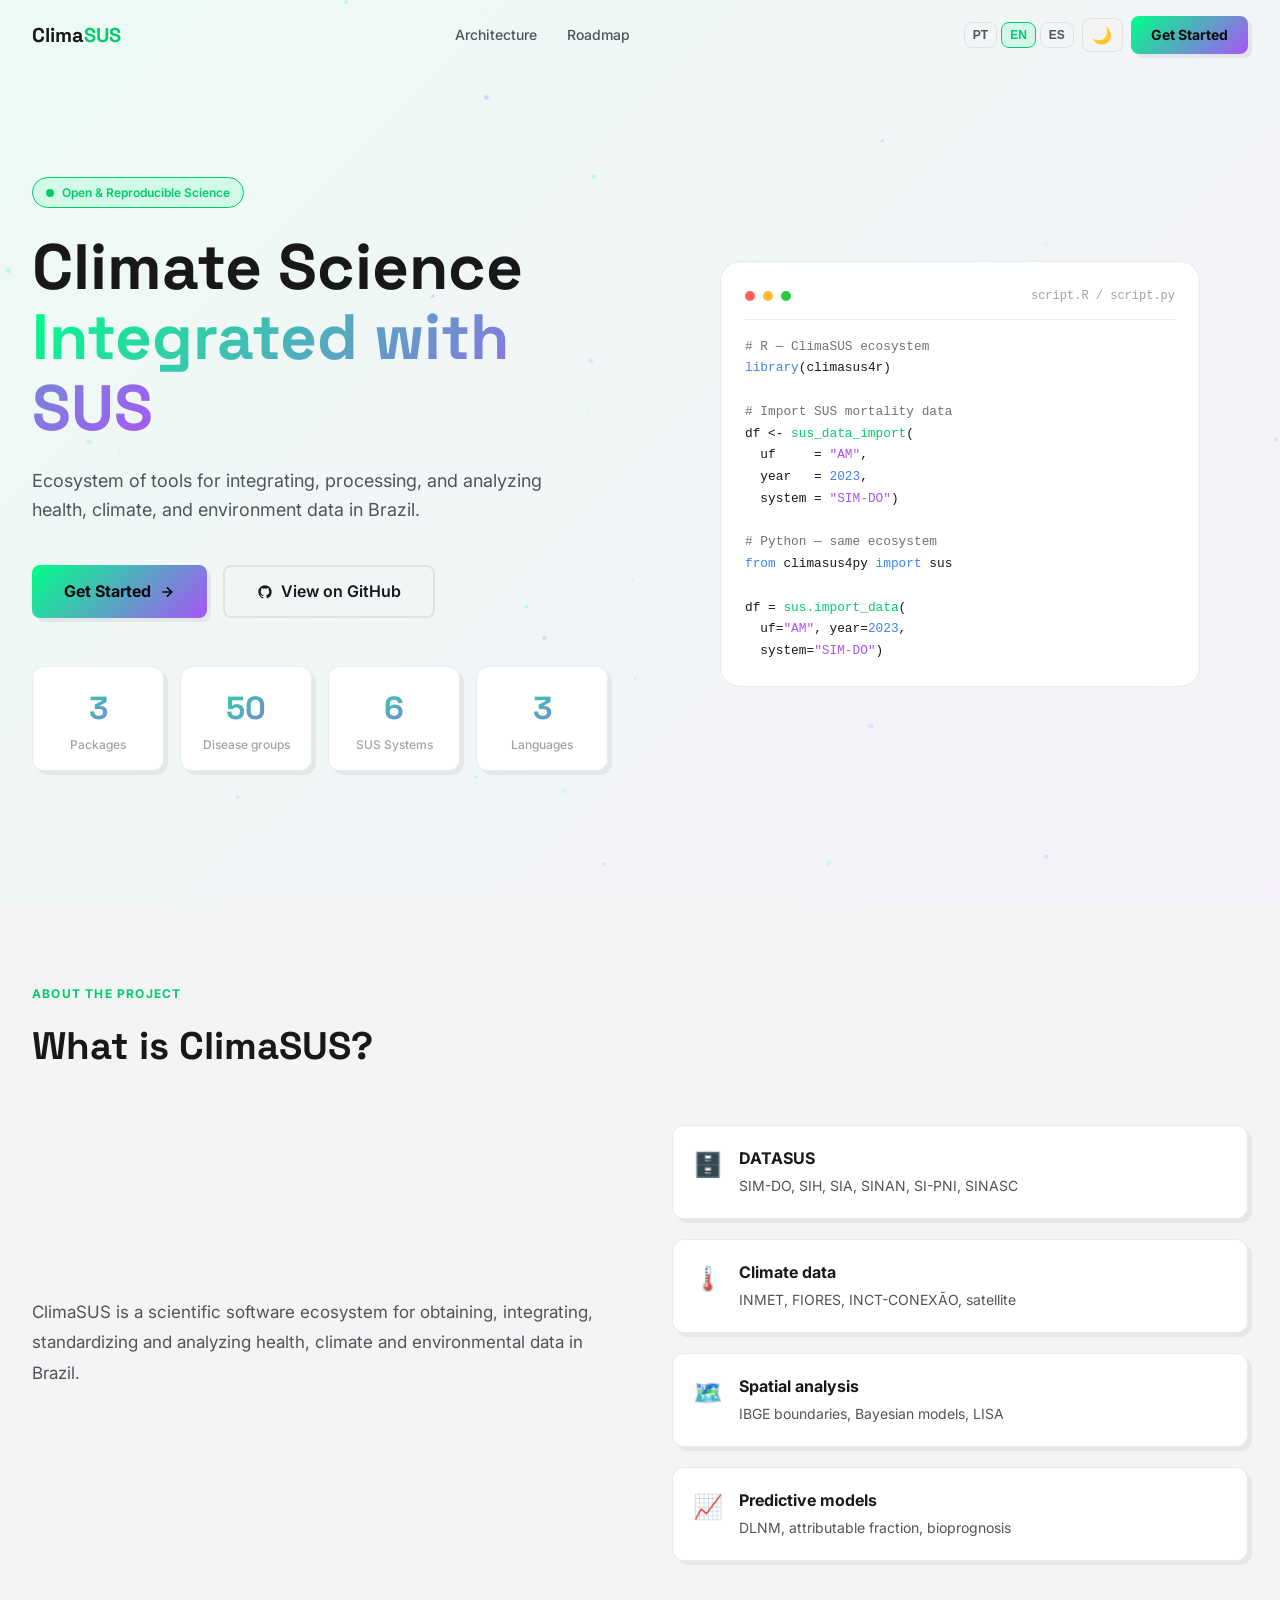
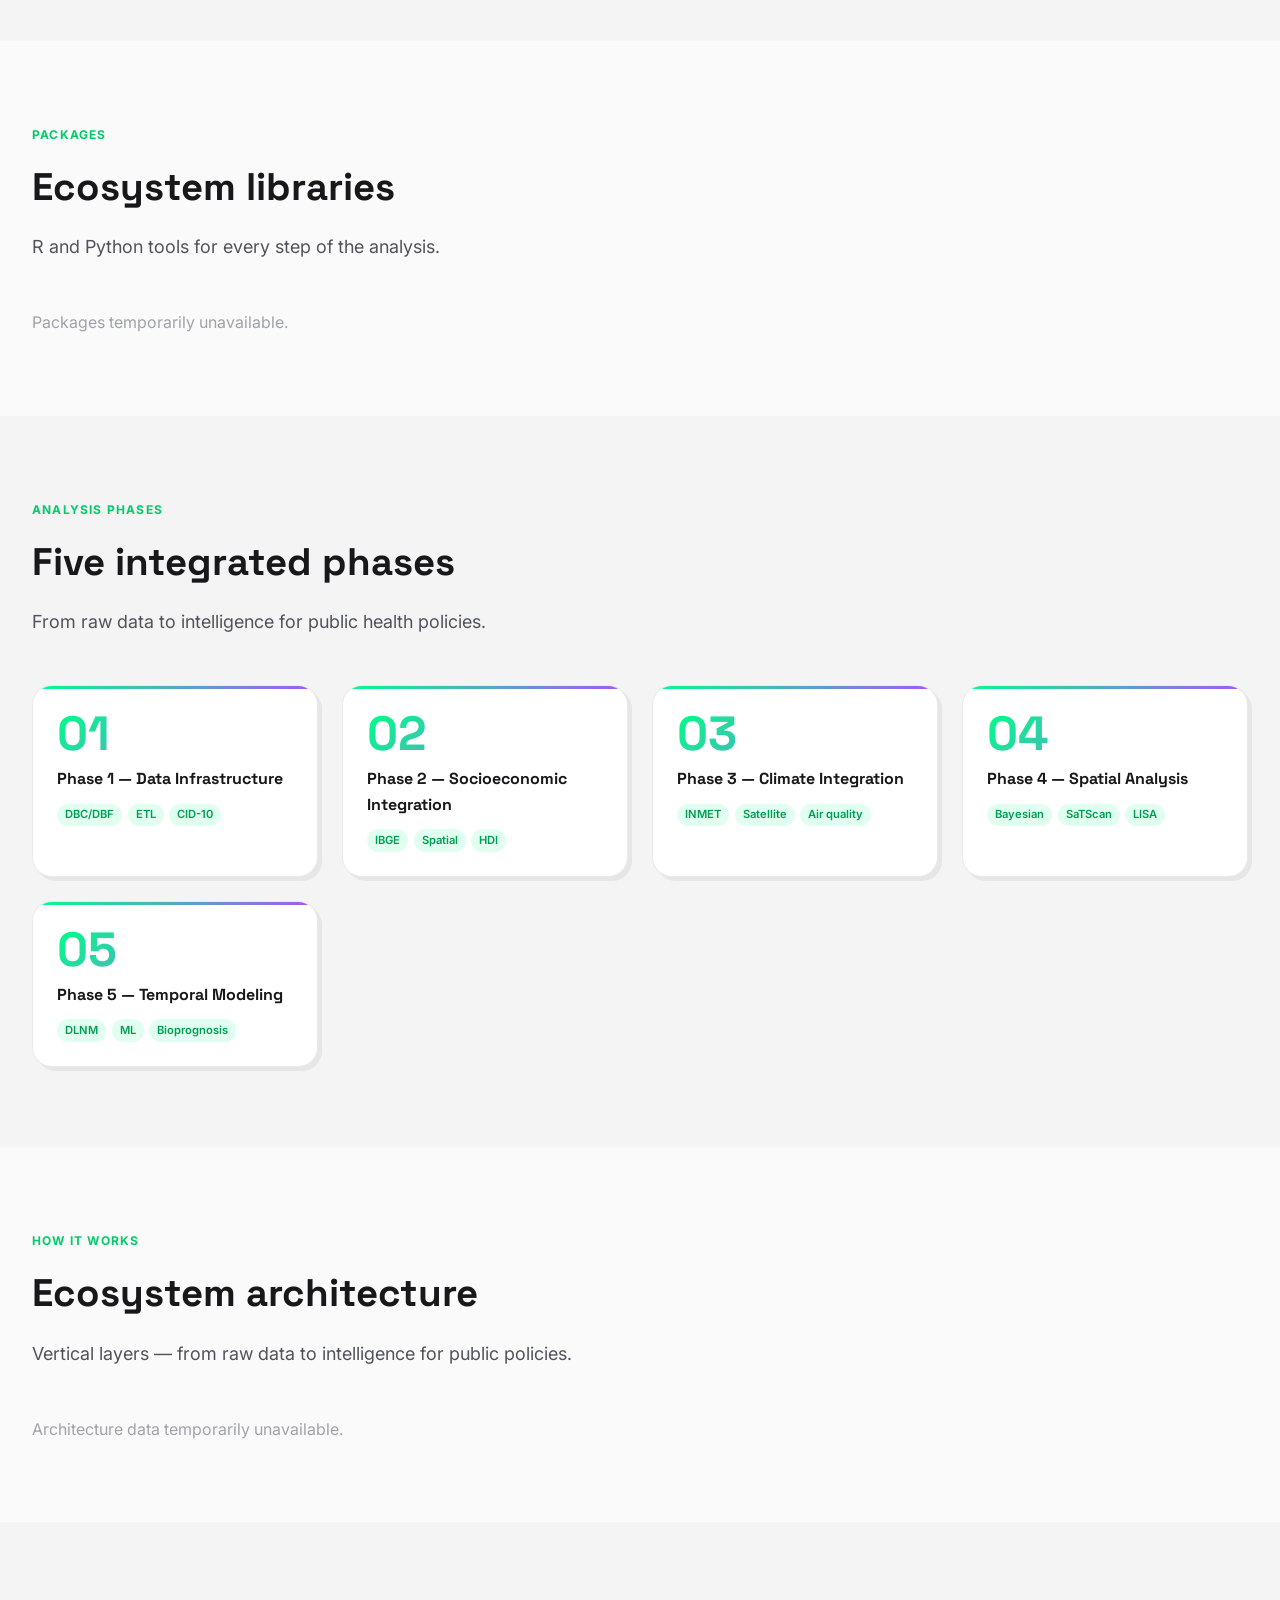
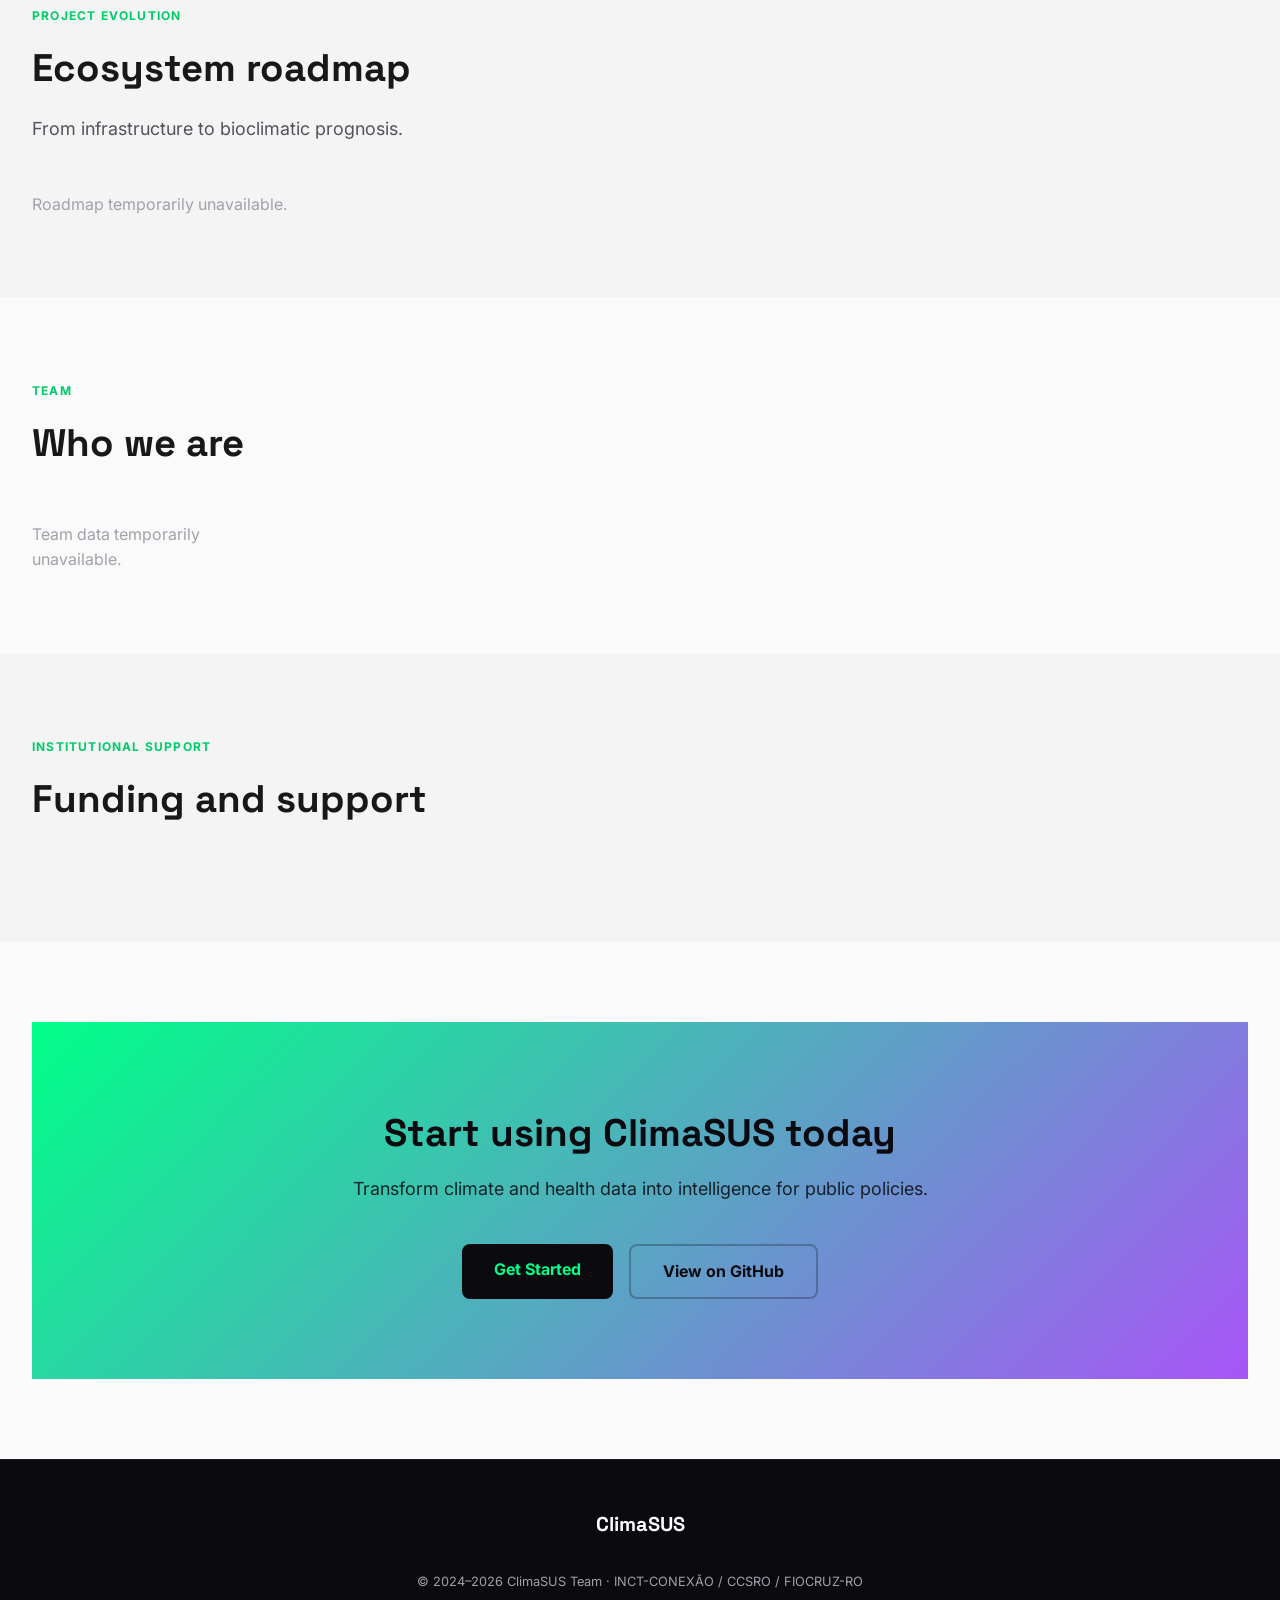
==== commit 06a4395f: "feat: portal remodelado para ecossistema ClimaSUS; roadmap, arquitetura, repos filtrados, i18n reati" ====
--- a/index.html
+++ b/index.html
@@ -1,3007 +1,336 @@
 <!DOCTYPE html>
-<html lang="pt-BR">
+<html lang="pt-BR" data-theme="light">
 <head>
-    <meta charset="UTF-8">
-    <meta name="viewport" content="width=device-width, initial-scale=1.0">
-    <title>climasus4r — Climate Science Integrated with SUS</title>
-    
-    <link rel="icon" type="image/png" href="https://raw.githubusercontent.com/ByMaxAnjos/climasus4r/master/inst/figures/logo.png">
-    
-    <meta name="description" content="An R package for obtaining data, diagnosis, forecasting, and spatio-temporal analysis of climate, environmental, and health data, focusing on Brazilian public health.">
-
-    <!-- Fonts -->
-    <link rel="preconnect" href="https://fonts.googleapis.com">
-    <link rel="preconnect" href="https://fonts.gstatic.com" crossorigin>
-    <link href="https://fonts.googleapis.com/css2?family=Space+Grotesk:wght@400;500;600;700;800&family=Inter:wght@400;500;600;700;800;900&display=swap" rel="stylesheet">
-
-    <!-- GSAP -->
-    <script src="https://cdnjs.cloudflare.com/ajax/libs/gsap/3.12.5/gsap.min.js"></script>
-    <script src="https://cdnjs.cloudflare.com/ajax/libs/gsap/3.12.5/ScrollTrigger.min.js"></script>
-
-     <!-- CSS EMBUTIDO -->
-    <style>
-    /* ========================================
-    climasus4r Landing Page - Neo-Brutalism Soft
-    ======================================== */
-
-    /* CSS Variables */
-    :root {
-        /* Colors - Neo-Brutalism with Neon Green & Purple */
-        --primary: #00FF88;           /* Neon Green */
-        --primary-dark: #00CC6A;
-        --primary-light: rgba(0, 255, 136, 0.1);
-        --secondary: #A855F7;         /* Purple */
-        --secondary-dark: #9333EA;
-        --secondary-light: rgba(168, 85, 247, 0.1);
-
-        /* Neutrals */
-        --bg-primary: #FAFAFA;
-        --bg-secondary: #F4F4F5;
-        --bg-card: #FFFFFF;
-        --text-primary: #18181B;
-        --text-secondary: #52525B;
-        --text-muted: #A1A1AA;
-
-        /* Accents */
-        --accent-green: #00FF88;
-        --accent-purple: #A855F7;
-        --accent-pink: #EC4899;
-        --accent-blue: #3B82F6;
-        --accent-orange: #F97316;
-
-        /* Gradients */
-        --gradient-primary: linear-gradient(135deg, var(--primary), var(--secondary));
-        --gradient-hero: linear-gradient(135deg, rgba(0, 255, 136, 0.05), rgba(168, 85, 247, 0.05));
-        --gradient-card: linear-gradient(135deg, rgba(0, 255, 136, 0.02), rgba(168, 85, 247, 0.02));
-
-        /* Shadows - Neo-Brutalism */
-        --shadow-sm: 4px 4px 0px rgba(0, 0, 0, 0.05);
-        --shadow-md: 6px 6px 0px rgba(0, 0, 0, 0.08);
-        --shadow-lg: 8px 8px 0px rgba(0, 0, 0, 0.1);
-        --shadow-xl: 12px 12px 0px rgba(0, 0, 0, 0.12);
-
-        /* Borders */
-        --border-color: rgba(0, 0, 0, 0.08);
-        --border-bold: 2px solid rgba(0, 0, 0, 0.1);
-
-        /* Radius */
-        --radius-sm: 8px;
-        --radius-md: 12px;
-        --radius-lg: 20px;
-        --radius-xl: 28px;
-
-        /* Spacing */
-        --space-xs: 0.5rem;
-        --space-sm: 1rem;
-        --space-md: 1.5rem;
-        --space-lg: 2rem;
-        --space-xl: 3rem;
-        --space-2xl: 4rem;
-        --space-3xl: 6rem;
-
-        /* Typography */
-        --font-display: 'Space Grotesk', sans-serif;
-        --font-body: 'Inter', -apple-system, BlinkMacSystemFont, sans-serif;
-
-        /* Transitions */
-        --transition-fast: 0.15s ease;
-        --transition-base: 0.3s ease;
-        --transition-slow: 0.5s ease;
-
-        /* Glassmorphism */
-        --glass-bg: rgba(255, 255, 255, 0.8);
-        --glass-border: rgba(255, 255, 255, 0.3);
-        --glass-shadow: 0 8px 32px rgba(0, 0, 0, 0.1);
-    }
-
-    /* Reset */
-    *, *::before, *::after {
-        box-sizing: border-box;
-        margin: 0;
-        padding: 0;
-    }
-
-    html {
-        scroll-behavior: smooth;
-        -webkit-font-smoothing: antialiased;
-        -moz-osx-font-smoothing: grayscale;
-    }
-
-    body {
-        font-family: var(--font-body);
-        font-size: 16px;
-        line-height: 1.6;
-        color: var(--text-primary);
-        background: var(--bg-primary);
-        overflow-x: hidden;
-        /* Fixed: Encoded the # as %23 and ensured the SVG is valid */
-        cursor: url("data:image/svg+xml,%3Csvg xmlns='http://www.w3.org/2000/svg' width='24' height='24' viewBox='0 0 24 24' fill='none' stroke='%23000' stroke-width='2' stroke-linecap='round' stroke-linejoin='round'%3E%3Ccircle cx='12' cy='12' r='10'%3E%3C/circle%3E%3C/svg%3E"), auto;
-    }
-
-    a {
-        text-decoration: none;
-        color: inherit;
-    }
-
-    img {
-        max-width: 100%;
-        height: auto;
-        display: block;
-    }
-
-    /* ========================================
-    Particles Background
-    ======================================== */
-    .particles-container {
-        position: fixed;
-        top: 0;
-        left: 0;
-        width: 100%;
-        height: 100%;
-        z-index: -1;
-        pointer-events: none;
-        background: var(--gradient-hero);
-    }
-
-    canvas {
-        position: absolute;
-        top: 0;
-        left: 0;
-        width: 100%;
-        height: 100%;
-    }
-
-    /* ========================================
-    Navigation - Glassmorphism
-    ======================================== */
-    .navbar {
-        position: fixed;
-        top: 0;
-        left: 0;
-        right: 0;
-        z-index: 1000;
-        padding: var(--space-sm) var(--space-lg);
-        transition: all var(--transition-base);
-    }
-
-    .glass-nav {
-        background: var(--glass-bg);
-        backdrop-filter: blur(20px);
-        -webkit-backdrop-filter: blur(20px);
-        border-bottom: 1px solid var(--glass-border);
-        box-shadow: var(--glass-shadow);
-    }
-
-    .nav-container {
-        max-width: 1400px;
-        margin: 0 auto;
-        display: flex;
-        align-items: center;
-        justify-content: space-between;
-        gap: var(--space-lg);
-    }
-
-    .nav-brand {
-        display: flex;
-        align-items: center;
-        gap: var(--space-sm);
-        font-family: var(--font-display);
-        font-weight: 800;
-        font-size: 1.5rem;
-        color: var(--text-primary);
-        transition: transform var(--transition-fast);
-    }
-
-    .nav-brand:hover {
-        transform: translateX(4px);
-    }
-
-    .brand-icon {
-        width: 80px;
-        height: 80px;
-        background: transparent !important;
-        border-radius: transparent !important;
-        display: flex;
-        align-items: center;
-        justify-content: center;
-        color: var(--text-primary);
-        box-shadow: var(--shadow-sm);
-    }
-    
-
-    .brand-text {
-        letter-spacing: -0.02em;
-    }
-
-    .brand-highlight {
-        color: var(--accent-purple);
-    }
-
-    .nav-links {
-        display: flex;
-        align-items: center;
-        gap: var(--space-xs);
-    }
-
-    .nav-link {
-        padding: var(--space-xs) var(--space-sm);
-        font-weight: 500;
-        color: var(--text-secondary);
-        border-radius: var(--radius-sm);
-        transition: all var(--transition-fast);
-        position: relative;
-    }
-
-    .nav-link::after {
-        content: '';
-        position: absolute;
-        bottom: 0;
-        left: 50%;
-        width: 0;
-        height: 2px;
-        background: var(--gradient-primary);
-        transition: all var(--transition-fast);
-        transform: translateX(-50%);
-    }
-
-    .nav-link:hover {
-        color: var(--text-primary);
-        background: var(--bg-secondary);
-    }
-
-    .nav-link:hover::after {
-        width: 60%;
-    }
-
-    .nav-actions {
-        display: flex;
-        align-items: center;
-        gap: var(--space-md);
-    }
-
-    /* Language Switcher */
-    .lang-switcher {
-        display: flex;
-        background: var(--bg-secondary);
-        border-radius: var(--radius-sm);
-        padding: 4px;
-        border: 1px solid var(--border-color);
-    }
-
-    .lang-btn {
-        padding: 6px 12px;
-        font-size: 0.75rem;
-        font-weight: 700;
-        color: var(--text-muted);
-        background: transparent;
-        border: none;
-        border-radius: 6px;
-        cursor: pointer;
-        transition: all var(--transition-fast);
-    }
-
-    .lang-btn:hover {
-        color: var(--text-primary);
-    }
-
-    .lang-btn.active {
-        background: var(--bg-card);
-        color: var(--text-primary);
-        box-shadow: var(--shadow-sm);
-    }
-
-    /* Buttons */
-    .btn-nav-primary {
-        display: inline-flex;
-        align-items: center;
-        gap: 8px;
-        padding: 10px 20px;
-        background: var(--gradient-primary);
-        color: var(--text-primary);
-        font-weight: 700;
-        font-size: 0.875rem;
-        border-radius: var(--radius-sm);
-        border: none;
-        cursor: pointer;
-        transition: all var(--transition-fast);
-        box-shadow: var(--shadow-md);
-    }
-
-    .btn-nav-primary:hover {
-        transform: translateY(-2px);
-        box-shadow: var(--shadow-lg);
-    }
-
-    .btn-primary {
-        display: inline-flex;
-        align-items: center;
-        gap: 10px;
-        padding: 14px 28px;
-        background: var(--gradient-primary);
-        color: var(--text-primary);
-        font-weight: 700;
-        font-size: 1rem;
-        border-radius: var(--radius-md);
-        border: none;
-        cursor: pointer;
-        transition: all var(--transition-base);
-        box-shadow: var(--shadow-lg);
-        position: relative;
-        overflow: hidden;
-    }
-
-    .btn-primary::before {
-        content: '';
-        position: absolute;
-        top: 0;
-        left: -100%;
-        width: 100%;
-        height: 100%;
-        background: linear-gradient(90deg, transparent, rgba(255,255,255,0.3), transparent);
-        transition: left 0.5s ease;
-    }
-
-    .btn-primary:hover::before {
-        left: 100%;
-    }
-
-    .btn-primary:hover {
-        transform: translateY(-3px) scale(1.02);
-        box-shadow: 12px 12px 0px rgba(0, 0, 0, 0.15);
-    }
-
-    .btn-secondary {
-        display: inline-flex;
-        align-items: center;
-        gap: 10px;
-        padding: 14px 28px;
-        background: var(--bg-card);
-        color: var(--text-primary);
-        font-weight: 700;
-        font-size: 1rem;
-        border-radius: var(--radius-md);
-        border: 2px solid var(--border-color);
-        cursor: pointer;
-        transition: all var(--transition-base);
-        box-shadow: var(--shadow-md);
-    }
-
-    .btn-secondary:hover {
-        border-color: var(--primary);
-        transform: translateY(-3px);
-        box-shadow: var(--shadow-lg);
-    }
-
-    .btn-large {
-        padding: 18px 36px;
-        font-size: 1.125rem;
-    }
-
-    /* Hamburger Menu */
-    .hamburger {
-        display: none;
-        flex-direction: column;
-        gap: 5px;
-        padding: 10px;
-        cursor: pointer;
-        background: transparent;
-        border: none;
-    }
-
-    .hamburger span {
-        width: 24px;
-        height: 2px;
-        background: var(--text-primary);
-        border-radius: 2px;
-        transition: all var(--transition-fast);
-    }
-
-    /* ========================================
-    Hero Section
-    ======================================== */
-    .hero {
-        min-height: 100vh;
-        display: flex;
-        align-items: center;
-        justify-content: center;
-        padding: 120px var(--space-lg) var(--space-3xl);
-        position: relative;
-        overflow: hidden;
-    }
-
-    .hero::before {
-        content: '';
-        position: absolute;
-        top: -50%;
-        right: -20%;
-        width: 800px;
-        height: 800px;
-        background: radial-gradient(circle, rgba(0, 255, 136, 0.1) 0%, transparent 70%);
-        animation: float 20s ease-in-out infinite;
-    }
-
-    .hero::after {
-        content: '';
-        position: absolute;
-        bottom: -30%;
-        left: -10%;
-        width: 600px;
-        height: 600px;
-        background: radial-gradient(circle, rgba(168, 85, 247, 0.1) 0%, transparent 70%);
-        animation: float 25s ease-in-out infinite reverse;
-    }
-
-    @keyframes float {
-        0%, 100% { transform: translate(0, 0) rotate(0deg); }
-        50% { transform: translate(30px, 30px) rotate(180deg); }
-    }
-
-    .hero-content {
-        max-width: 800px;
-        text-align: center;
-        position: relative;
-        z-index: 1;
-    }
-
-    .hero-badge {
-        display: inline-flex;
-        align-items: center;
-        gap: 10px;
-        background: var(--bg-card);
-        border: 2px solid var(--primary);
-        border-radius: 100px;
-        padding: 8px 20px;
-        margin-bottom: var(--space-lg);
-        box-shadow: var(--shadow-md);
-    }
-
-    .badge-dot {
-        width: 10px;
-        height: 10px;
-        background: var(--primary);
-        border-radius: 50%;
-        animation: pulse 2s infinite;
-    }
-
-    @keyframes pulse {
-        0%, 100% {
-            opacity: 1;
-            transform: scale(1);
-            box-shadow: 0 0 0 0 rgba(0, 255, 136, 0.7);
-        }
-        50% {
-            opacity: 0.8;
-            transform: scale(1.2);
-            box-shadow: 0 0 0 10px rgba(0, 255, 136, 0);
-        }
-    }
-
-    .badge-text {
-        font-size: 0.875rem;
-        font-weight: 600;
-        color: var(--text-secondary);
-    }
-
-    .hero-title {
-        font-family: var(--font-display);
-        font-size: clamp(3rem, 8vw, 6rem);
-        font-weight: 800;
-        line-height: 1.05;
-        letter-spacing: -0.03em;
-        margin-bottom: var(--space-lg);
-    }
-
-    .title-line {
-        display: block;
-    }
-
-    .gradient-text {
-        background: var(--gradient-primary);
-        -webkit-background-clip: text;
-        -webkit-text-fill-color: transparent;
-        background-clip: text;
-    }
-
-    .hero-subtitle {
-        font-size: clamp(1.125rem, 2vw, 1.375rem);
-        color: var(--text-secondary);
-        max-width: 600px;
-        margin: 0 auto var(--space-xl);
-        line-height: 1.7;
-    }
-
-    .hero-cta {
-        display: flex;
-        gap: var(--space-md);
-        justify-content: center;
-        flex-wrap: wrap;
-    }
-
-    .hero-visual {
-        position: absolute;
-        right: 5%;
-        top: 50%;
-        transform: translateY(-50%);
-        z-index: 0;
-        opacity: 0.6;
-    }
-
-    /* Code Preview */
-    .code-preview {
-        background: #0a0a0f;
-        border-radius: var(--radius-lg);
-        overflow: hidden;
-        box-shadow: var(--shadow-xl);
-        border: 2px solid rgba(255, 255, 255, 0.1);
-    }
-
-    .code-header {
-        display: flex;
-        align-items: center;
-        gap: 8px;
-        padding: 16px 20px;
-        background: rgba(255, 255, 255, 0.05);
-        border-bottom: 1px solid rgba(255, 255, 255, 0.1);
-    }
-
-    .code-dots {
-        display: flex;
-        gap: 6px;
-    }
-
-    .code-dots span {
-        width: 12px;
-        height: 12px;
-        border-radius: 50%;
-    }
-
-    .code-dots span:nth-child(1) { background: #FF5F57; }
-    .code-dots span:nth-child(2) { background: #FFBD2E; }
-    .code-dots span:nth-child(3) { background: #28CA41; }
-
-    .code-filename {
-        margin-left: auto;
-        font-size: 0.75rem;
-        color: rgba(255, 255, 255, 0.5);
-        font-family: 'SF Mono', Monaco, monospace;
-    }
-
-    .code-content {
-        padding: 24px;
-        font-family: 'SF Mono', Monaco, monospace;
-        font-size: 0.875rem;
-        line-height: 1.8;
-        color: #e2e8f0;
-    }
-
-    .code-comment { color: #6b7280; font-style: italic; }
-    .code-func { color: #60a5fa; }
-    .code-string { color: #34d399; }
-    .code-keyword { color: #f472b6; }
-    .code-var { color: #e2e8f0; }
-    .code-num { color: #fb923c; }
-    .code-op { color: #f472b6; }
-
-    /* ========================================
-    Sections
-    ======================================== */
-    .section {
-        padding: var(--space-3xl) var(--space-lg);
-        position: relative;
-    }
-
-    .section-container {
-        max-width: 1400px;
-        margin: 0 auto;
-    }
-
-    .section-header {
-        text-align: center;
-        margin-bottom: var(--space-2xl);
-    }
-
-    .section-tag {
-        display: inline-block;
-        font-size: 0.75rem;
-        font-weight: 700;
-        text-transform: uppercase;
-        letter-spacing: 0.1em;
-        color: var(--accent-purple);
-        margin-bottom: var(--space-sm);
-        padding: 6px 16px;
-        background: var(--secondary-light);
-        border-radius: 100px;
-    }
-
-    .section-title {
-        font-family: var(--font-display);
-        font-size: clamp(2rem, 4vw, 3.5rem);
-        font-weight: 800;
-        letter-spacing: -0.02em;
-        margin-bottom: var(--space-sm);
-    }
-
-    .section-subtitle {
-        font-size: 1.125rem;
-        color: var(--text-secondary);
-        max-width: 600px;
-        margin: 0 auto;
-    }
-
-    /* ========================================
-    Bento Grid System
-    ======================================== */
-    .bento-grid {
-        display: grid;
-        gap: var(--space-md);
-    }
-
-    /* Stats Grid - 4 columns */
-    .stats-grid {
-        grid-template-columns: repeat(4, 1fr);
-        max-width: 1000px;
-        margin: 0 auto;
-    }
-
-    /* About Grid - Asymmetric */
-    .about-grid {
-        grid-template-columns: 2fr 1fr 1fr;
-        grid-template-rows: auto auto;
-    }
-
-    /* Features Grid - Bento Style */
-    .features-grid {
-        grid-template-columns: repeat(3, 1fr);
-        grid-template-rows: auto auto;
-    }
-
-    /* Docs Grid - 4 columns */
-    .docs-grid {
-        grid-template-columns: repeat(4, 1fr);
-    }
-
-    /* Team Grid - 4 columns */
-    .team-grid {
-        grid-template-columns: repeat(4, 1fr);
-    }
-
-    /* ========================================
-    Bento Cards
-    ======================================== */
-    .bento-card {
-        background: var(--bg-card);
-        border-radius: var(--radius-xl);
-        padding: var(--space-lg);
-        border: 1px solid var(--border-color);
-        box-shadow: var(--shadow-md);
-        transition: all var(--transition-base);
-        position: relative;
-        overflow: hidden;
-    }
-
-    .bento-card::before {
-        content: '';
-        position: absolute;
-        top: 0;
-        left: 0;
-        right: 0;
-        height: 4px;
-        background: var(--gradient-primary);
-        opacity: 0;
-        transition: opacity var(--transition-fast);
-    }
-
-    .bento-card:hover {
-        transform: translateY(-6px);
-        box-shadow: var(--shadow-xl);
-        border-color: var(--primary);
-    }
-
-    .bento-card:hover::before {
-        opacity: 1;
-    }
-
-    .card-decoration {
-        position: absolute;
-        top: -50px;
-        right: -50px;
-        width: 150px;
-        height: 150px;
-        background: var(--gradient-primary);
-        opacity: 0.05;
-        border-radius: 50%;
-        pointer-events: none;
-    }
-
-    /* Stat Cards */
-    .stat-card {
-        text-align: center;
-        padding: var(--space-xl) var(--space-lg);
-    }
-
-    .stat-icon {
-        width: 60px;
-        height: 60px;
-        margin: 0 auto var(--space-md);
-        display: flex;
-        align-items: center;
-        justify-content: center;
-        background: var(--primary-light);
-        border-radius: var(--radius-md);
-        color: var(--primary);
-    }
-
-    .stat-number {
-        font-family: var(--font-display);
-        font-size: 3rem;
-        font-weight: 800;
-        color: var(--text-primary);
-        letter-spacing: -0.02em;
-        line-height: 1;
-        margin-bottom: var(--space-xs);
-    }
-
-    .stat-label {
-        font-size: 0.875rem;
-        font-weight: 600;
-        color: var(--text-muted);
-        text-transform: uppercase;
-        letter-spacing: 0.05em;
-    }
-
-    .stat-accent {
-        position: absolute;
-        bottom: 0;
-        left: 50%;
-        transform: translateX(-50%);
-        width: 60%;
-        height: 3px;
-        background: var(--gradient-primary);
-        border-radius: 3px 3px 0 0;
-    }
-
-    /* About Cards */
-    .about-card {
-        grid-row: span 2;
-    }
-
-    .about-card .card-content {
-        position: relative;
-        z-index: 1;
-    }
-
-    .about-text {
-        font-size: 1.0625rem;
-        line-height: 1.8;
-        color: var(--text-secondary);
-        margin-bottom: var(--space-lg);
-    }
-
-    .about-features {
-        display: flex;
-        flex-wrap: wrap;
-        gap: var(--space-sm);
-    }
-
-    .feature-tag {
-        display: inline-flex;
-        align-items: center;
-        gap: 6px;
-        padding: 8px 16px;
-        background: var(--primary-light);
-        border-radius: 100px;
-        font-size: 0.875rem;
-        font-weight: 600;
-        color: var(--primary-dark);
-    }
-
-    .feature-tag svg {
-        color: var(--primary);
-    }
-
-    /* Code Card */
-    .code-card {
-        padding: 0;
-        overflow: hidden;
-    }
-
-    .code-preview-mini {
-        background: #0a0a0f;
-        border-radius: var(--radius-lg);
-        overflow: hidden;
-    }
-
-    .code-header-mini {
-        padding: 12px 16px;
-        background: rgba(255, 255, 255, 0.05);
-        border-bottom: 1px solid rgba(255, 255, 255, 0.1);
-    }
-
-    .code-dots-mini {
-        display: flex;
-        gap: 6px;
-    }
-
-    .code-dots-mini span {
-        width: 10px;
-        height: 10px;
-        border-radius: 50%;
-    }
-
-    .code-dots-mini span:nth-child(1) { background: #FF5F57; }
-    .code-dots-mini span:nth-child(2) { background: #FFBD2E; }
-    .code-dots-mini span:nth-child(3) { background: #28CA41; }
-
-    .code-content-mini {
-        padding: 16px;
-        font-family: 'SF Mono', Monaco, monospace;
-        font-size: 0.8rem;
-        line-height: 1.6;
-        color: #e2e8f0;
-    }
-
-    /* Metric Card */
-    .metric-card {
-        display: flex;
-        flex-direction: column;
-        align-items: center;
-        justify-content: center;
-        text-align: center;
-        padding: var(--space-xl);
-    }
-
-    .metric-icon {
-        width: 80px;
-        height: 80px;
-        margin-bottom: var(--space-md);
-        display: flex;
-        align-items: center;
-        justify-content: center;
-        background: var(--gradient-primary);
-        border-radius: 50%;
-        color: var(--text-primary);
-    }
-
-    .metric-value {
-        font-family: var(--font-display);
-        font-size: 2.5rem;
-        font-weight: 800;
-        color: var(--text-primary);
-        letter-spacing: -0.02em;
-    }
-
-    .metric-label {
-        font-size: 0.875rem;
-        font-weight: 600;
-        color: var(--text-muted);
-    }
-
-    /* Feature Cards */
-    .feature-card {
-        padding: var(--space-xl);
-    }
-
-    .feature-number {
-        font-family: var(--font-display);
-        font-size: 0.875rem;
-        font-weight: 800;
-        color: var(--accent-purple);
-        margin-bottom: var(--space-sm);
-    }
-
-    .feature-icon {
-        width: 64px;
-        height: 64px;
-        display: flex;
-        align-items: center;
-        justify-content: center;
-        background: var(--secondary-light);
-        border-radius: var(--radius-md);
-        color: var(--secondary);
-        margin-bottom: var(--space-md);
-    }
-
-    .feature-title {
-        font-family: var(--font-display);
-        font-size: 1.25rem;
-        font-weight: 700;
-        margin-bottom: var(--space-sm);
-        line-height: 1.3;
-    }
-
-    .feature-desc {
-        font-size: 0.9375rem;
-        color: var(--text-secondary);
-        line-height: 1.7;
-        margin-bottom: var(--space-md);
-    }
-
-    .feature-tags {
-        display: flex;
-        flex-wrap: wrap;
-        gap: 8px;
-    }
-
-    .feature-tag-small {
-        padding: 4px 12px;
-        background: var(--bg-secondary);
-        border-radius: 100px;
-        font-size: 0.75rem;
-        font-weight: 600;
-        color: var(--text-secondary);
-        border: 1px solid var(--border-color);
-    }
-
-    .feature-card-wide {
-        grid-column: span 2;
-    }
-
-    /* Doc Cards */
-    .doc-card {
-        display: flex;
-        flex-direction: column;
-        padding: var(--space-xl);
-        text-align: center;
-    }
-
-    .doc-flag {
-        font-size: 3rem;
-        margin-bottom: var(--space-md);
-    }
-
-    .doc-title {
-        font-family: var(--font-display);
-        font-size: 1.25rem;
-        font-weight: 700;
-        margin-bottom: var(--space-sm);
-    }
-
-    .doc-desc {
-        font-size: 0.9375rem;
-        color: var(--text-secondary);
-        line-height: 1.6;
-        flex: 1;
-        margin-bottom: var(--space-md);
-    }
-
-    .doc-arrow {
-        color: var(--primary);
-        transform: rotate(-45deg);
-        transition: transform var(--transition-fast);
-    }
-
-    .doc-card:hover .doc-arrow {
-        transform: rotate(0deg);
-    }
-
-    .doc-card-ai {
-        background: linear-gradient(135deg, rgba(168, 85, 247, 0.05), rgba(0, 255, 136, 0.05));
-        border-color: var(--secondary);
-    }
-
-    .doc-card-ai:hover {
-        border-color: var(--secondary);
-    }
-
-    .doc-card-ai .doc-arrow {
-        color: var(--secondary);
-    }
-
-    /* Team Cards */
-    .team-card {
-        text-align: center;
-        padding: var(--space-xl);
-    }
-
-    .team-avatar {
-        width: 100px;
-        height: 100px;
-        margin: 0 auto var(--space-md);
-        border-radius: 50%;
-        overflow: hidden;
-        border: 4px solid var(--primary);
-        box-shadow: var(--shadow-md);
-    }
-
-    .team-avatar img {
-        width: 100%;
-        height: 100%;
-        object-fit: cover;
-    }
-
-    .avatar-placeholder {
-        width: 100%;
-        height: 100%;
-        display: flex;
-        align-items: center;
-        justify-content: center;
-        background: var(--gradient-primary);
-        font-family: var(--font-display);
-        font-size: 1.5rem;
-        font-weight: 800;
-        color: var(--text-primary);
-    }
-
-    .team-name {
-        font-family: var(--font-display);
-        font-size: 1.125rem;
-        font-weight: 700;
-        margin-bottom: 4px;
-    }
-
-    .team-role {
-        display: inline-block;
-        font-size: 0.75rem;
-        font-weight: 700;
-        color: var(--primary-dark);
-        background: var(--primary-light);
-        padding: 4px 12px;
-        border-radius: 100px;
-        margin-bottom: var(--space-sm);
-    }
-
-    .team-org {
-        font-size: 0.8125rem;
-        color: var(--text-muted);
-        line-height: 1.5;
-        margin-bottom: var(--space-md);
-    }
-
-    .team-links {
-        display: flex;
-        justify-content: center;
-        gap: var(--space-xs);
-    }
-
-    .team-link {
-        width: 40px;
-        height: 40px;
-        display: flex;
-        align-items: center;
-        justify-content: center;
-        background: var(--bg-secondary);
-        border-radius: var(--radius-sm);
-        color: var(--text-secondary);
-        transition: all var(--transition-fast);
-    }
-
-    .team-link:hover {
-        background: var(--gradient-primary);
-        color: var(--text-primary);
-        transform: translateY(-2px);
-    }
-
-    /* Funding Card */
-    .funding-card {
-        max-width: 900px;
-        margin: 0 auto;
-        text-align: center;
-    }
-
-    .funding-text {
-        font-size: 1.125rem;
-        color: var(--text-secondary);
-        line-height: 1.8;
-        margin-bottom: var(--space-xl);
-    }
-
-    .funding-logos {
-        display: flex;
-        justify-content: center;
-        flex-wrap: wrap;
-        gap: var(--space-lg);
-    }
-
-    .funding-logo {
-        padding: var(--space-sm) var(--space-md);
-        background: var(--bg-secondary);
-        border-radius: var(--radius-sm);
-        border: 1px solid var(--border-color);
-    }
-
-    .logo-text {
-        font-family: var(--font-display);
-        font-size: 0.875rem;
-        font-weight: 700;
-        color: var(--text-secondary);
-    }
-
-    /* ========================================
-    CTA Section
-    ======================================== */
-    .cta-section {
-        padding: var(--space-3xl) var(--space-lg);
-        background: linear-gradient(135deg, #0a0a0f, #1a1a2e);
-        text-align: center;
-        position: relative;
-        overflow: hidden;
-    }
-
-    .cta-section::before {
-        content: '';
-        position: absolute;
-        top: 0;
-        left: 0;
-        right: 0;
-        bottom: 0;
-        background:
-            radial-gradient(circle at 20% 50%, rgba(0, 255, 136, 0.15) 0%, transparent 50%),
-            radial-gradient(circle at 80% 50%, rgba(168, 85, 247, 0.15) 0%, transparent 50%);
-        pointer-events: none;
-    }
-
-    .cta-content {
-        position: relative;
-        z-index: 1;
-        max-width: 700px;
-        margin: 0 auto;
-    }
-
-    .cta-title {
-        font-family: var(--font-display);
-        font-size: clamp(2rem, 5vw, 3.5rem);
-        font-weight: 800;
-        color: #ffffff;
-        letter-spacing: -0.02em;
-        margin-bottom: var(--space-md);
-    }
-
-    .cta-subtitle {
-        font-size: 1.25rem;
-        color: rgba(255, 255, 255, 0.7);
-        margin-bottom: var(--space-xl);
-    }
-
-    .cta-buttons {
-        display: flex;
-        gap: var(--space-md);
-        justify-content: center;
-        flex-wrap: wrap;
-    }
-
-    .cta-buttons .btn-primary {
-        background: var(--primary);
-    }
-
-    .cta-buttons .btn-secondary {
-        background: transparent;
-        border-color: rgba(255, 255, 255, 0.3);
-        color: #ffffff;
-    }
-
-    .cta-buttons .btn-secondary:hover {
-        border-color: #ffffff;
-        background: rgba(255, 255, 255, 0.1);
-    }
-
-    .cta-decoration {
-        position: absolute;
-        bottom: -100px;
-        left: 50%;
-        transform: translateX(-50%);
-        width: 400px;
-        height: 400px;
-        background: var(--gradient-primary);
-        opacity: 0.1;
-        border-radius: 50%;
-        filter: blur(100px);
-    }
-
-    /* ========================================
-    Footer
-    ======================================== */
-    .footer {
-        padding: var(--space-2xl) var(--space-lg);
-        background: #0a0a0f;
-        border-top: 1px solid rgba(255, 255, 255, 0.1);
-    }
-
-    .footer-content {
-        max-width: 1200px;
-        margin: 0 auto;
-        display: flex;
-        flex-direction: column;
-        align-items: center;
-        gap: var(--space-md);
-    }
-
-    .footer-brand {
-        display: flex;
-        align-items: center;
-        gap: var(--space-sm);
-        font-family: var(--font-display);
-        font-weight: 800;
-        font-size: 1.25rem;
-        color: #ffffff;
-    }
-
-    .brand-icon-small {
-        width: 32px;
-        height: 32px;
-        background: var(--gradient-primary);
-        border-radius: 6px;
-        display: flex;
-        align-items: center;
-        justify-content: center;
-        color: #0a0a0f;
-    }
-
-    .footer-links {
-        display: flex;
-        gap: var(--space-lg);
-    }
-
-    .footer-links a {
-        font-size: 0.875rem;
-        color: rgba(255, 255, 255, 0.6);
-        transition: color var(--transition-fast);
-    }
-
-    .footer-links a:hover {
-        color: var(--primary);
-    }
-
-    .footer-copy {
-        font-size: 0.8125rem;
-        color: rgba(255, 255, 255, 0.4);
-    }
-
-    /* ========================================
-    Animations
-    ======================================== */
-    .animate-item {
-        opacity: 0;
-        transform: translateY(30px);
-    }
-
-    .animate-section {
-        opacity: 0;
-        transform: translateY(40px);
-    }
-
-    .animate-card {
-        opacity: 0;
-        transform: translateY(50px);
-    }
-
-    /* Animation Classes */
-    .fade-in {
-        animation: fadeIn 0.6s ease forwards;
-    }
-
-    .slide-up {
-        animation: slideUp 0.6s ease forwards;
-    }
-
-    @keyframes fadeIn {
-        to {
-            opacity: 1;
-        }
-    }
-
-    @keyframes slideUp {
-        to {
-            opacity: 1;
-            transform: translateY(0);
-        }
-    }
-
-    /* ========================================
-    Responsive Design
-    ======================================== */
-    @media (max-width: 1200px) {
-        .hero {
-            flex-direction: column;
-            text-align: center;
-            padding-top: 140px;
-        }
-
-        .hero-content {
-            margin-bottom: var(--space-2xl);
-        }
-
-        .hero-visual {
-            position: relative;
-            right: auto;
-            top: auto;
-            transform: none;
-            opacity: 1;
-        }
-
-        .stats-grid {
-            grid-template-columns: repeat(2, 1fr);
-        }
-
-        .about-grid {
-            grid-template-columns: 1fr 1fr;
-        }
-
-        .about-card {
-            grid-row: span 1;
-            grid-column: span 2;
-        }
-
-        .features-grid {
-            grid-template-columns: repeat(2, 1fr);
-        }
-
-        .feature-card-wide {
-            grid-column: span 2;
-        }
-
-        .docs-grid {
-            grid-template-columns: repeat(2, 1fr);
-        }
-
-        .team-grid {
-            grid-template-columns: repeat(2, 1fr);
-        }
-    }
-
-    @media (max-width: 768px) {
-        .nav-links {
-            display: none;
-        }
-
-        .nav-actions .lang-switcher {
-            display: none;
-        }
-
-        .hamburger {
-            display: flex;
-        }
-
-        .hero {
-            padding: 120px var(--space-md) var(--space-2xl);
-        }
-
-        .hero-title {
-            font-size: clamp(2.5rem, 10vw, 4rem);
-        }
-
-        .hero-cta {
-            flex-direction: column;
-            align-items: center;
-        }
-
-        .btn-primary, .btn-secondary {
-            width: 100%;
-            max-width: 300px;
-            justify-content: center;
-        }
-
-        .stats-grid {
-            grid-template-columns: repeat(2, 1fr);
-            gap: var(--space-sm);
-        }
-
-        .stat-card {
-            padding: var(--space-lg);
-        }
-
-        .stat-number {
-            font-size: 2.5rem;
-        }
-
-        .about-grid {
-            grid-template-columns: 1fr;
-        }
-
-        .about-card {
-            grid-column: span 1;
-        }
-
-        .features-grid {
-            grid-template-columns: 1fr;
-        }
-
-        .feature-card-wide {
-            grid-column: span 1;
-        }
-
-        .docs-grid {
-            grid-template-columns: 1fr;
-        }
-
-        .team-grid {
-            grid-template-columns: 1fr;
-        }
-
-        .section {
-            padding: var(--space-2xl) var(--space-md);
-        }
-
-        .cta-buttons {
-            flex-direction: column;
-            align-items: center;
-        }
-
-        .cta-buttons .btn-primary,
-        .cta-buttons .btn-secondary {
-            width: 100%;
-            max-width: 300px;
-        }
-    }
-
-    @media (max-width: 480px) {
-        .nav-container {
-            padding: 0 var(--space-sm);
-        }
-
-        .hero-badge {
-            font-size: 0.75rem;
-            padding: 6px 16px;
-        }
-
-        .hero-subtitle {
-            font-size: 1rem;
-        }
-
-        .stat-number {
-            font-size: 2rem;
-        }
-
-        .feature-card,
-        .doc-card,
-        .team-card {
-            padding: var(--space-lg);
-        }
-
-        .funding-logos {
-            flex-direction: column;
-            align-items: center;
-        }
-
-        .footer-links {
-            flex-direction: column;
-            align-items: center;
-            gap: var(--space-sm);
-        }
-    }
-
-    /* ========================================
-    Accessibility
-    ======================================== */
-    @media (prefers-reduced-motion: reduce) {
-        *,
-        *::before,
-        *::after {
-            animation-duration: 0.01ms !important;
-            animation-iteration-count: 1 !important;
-            transition-duration: 0.01ms !important;
-        }
-    }
-
-    /* Focus styles */
-    :focus-visible {
-        outline: 2px solid var(--primary);
-        outline-offset: 2px;
-    }
-
-    /* Selection */
-    ::selection {
-        background: var(--primary);
-        color: var(--text-primary);
-    }
-
-   
-    </style>
+  <meta charset="UTF-8">
+  <meta name="viewport" content="width=device-width, initial-scale=1.0">
+  <title>ClimaSUS — Ecossistema de Dados de Saúde e Clima</title>
+
+  <link rel="icon" type="image/png" href="https://climasus.github.io/design-system/assets/icons/favicon-16x16.png">
+
+  <meta name="description" content="Ecossistema de ferramentas para integrar, processar e analisar dados de saúde, clima e ambiente no Brasil.">
+  <meta property="og:title" content="ClimaSUS — Ecossistema de Dados de Saúde e Clima">
+  <meta property="og:description" content="Pacotes R e Python para análise epidemiológica climática integrada ao SUS.">
+  <meta property="og:url" content="https://climasus.github.io/">
+
+  <!-- Fonts -->
+  <link rel="preconnect" href="https://fonts.googleapis.com">
+  <link rel="preconnect" href="https://fonts.gstatic.com" crossorigin>
+  <link href="https://fonts.googleapis.com/css2?family=Space+Grotesk:wght@400;500;600;700;800&family=Inter:wght@400;500;600;700;800;900&display=swap" rel="stylesheet">
+
+  <!-- Styles -->
+  <link rel="stylesheet" href="./assets/css/main.css">
+
+  <!-- GSAP animations -->
+  <script src="https://cdnjs.cloudflare.com/ajax/libs/gsap/3.12.5/gsap.min.js" defer></script>
+  <script src="https://cdnjs.cloudflare.com/ajax/libs/gsap/3.12.5/ScrollTrigger.min.js" defer></script>
 </head>
 <body>
-    <!-- Particles Background -->
-    <div id="particles-container" class="particles-container"></div>
-
-    <!-- Navigation -->
-    <nav class="navbar glass-nav" id="navbar">
-        <div class="nav-container">
-            <a href="#" class="nav-brand">
-                <div class="brand-icon">
-                    <img src="https://raw.githubusercontent.com/ByMaxAnjos/climasus4r/master/inst/figures/logo.png" alt="climasus4r">
-                </div>
-                <span class="brand-text">climasus<span class="brand-highlight">4</span>r</span>
-            </a>
-
-            <div class="nav-links" id="nav-links">
-                <a href="#about" class="nav-link">About</a>
-                <a href="#features" class="nav-link">Features</a>
-                <a href="#team" class="nav-link">Team</a>
-                <a href="#funding" class="nav-link">Funding</a>
+
+  <!-- Particle canvas -->
+  <canvas id="particles-canvas" aria-hidden="true"></canvas>
+
+  <!-- ══ NAVBAR ══════════════════════════════════════════════════════════ -->
+  <nav class="navbar" id="navbar" role="navigation" aria-label="Main navigation">
+    <div class="nav-container">
+      <a href="/" class="nav-brand" aria-label="ClimaSUS home">
+        <img src="https://climasus.github.io/design-system/assets/logos/logo.png"
+             onerror="this.style.display='none'"
+             alt="ClimaSUS logo">
+        <span>Clima<span style="color:var(--primary-dark)">SUS</span></span>
+      </a>
+
+      <ul class="nav-links" id="nav-links" role="list">
+        <li><a href="#about"        data-i18n="nav.ecosystem"></a></li>
+        <li><a href="#packages"     data-i18n="nav.packages"></a></li>
+        <li><a href="#architecture" data-i18n="nav.architecture">Architecture</a></li>
+        <li><a href="#roadmap"      data-i18n="nav.roadmap">Roadmap</a></li>
+        <li><a href="#team"         data-i18n="nav.team"></a></li>
+        <li><a href="#contact"      data-i18n="nav.contact"></a></li>
+      </ul>
+
+      <div class="nav-actions">
+        <div class="lang-switcher" role="group" aria-label="Language selector">
+          <button data-lang-option="pt" class="active" aria-pressed="true">PT</button>
+          <button data-lang-option="en" aria-pressed="false">EN</button>
+          <button data-lang-option="es" aria-pressed="false">ES</button>
+        </div>
+        <button class="theme-toggle" data-theme-toggle aria-label="Toggle theme">
+          <span class="theme-icon">🌙</span>
+        </button>
+        <a href="https://climasus.github.io/climasus4r/" target="_blank" rel="noopener"
+           class="btn-cta" data-i18n="nav.get_started">Get Started</a>
+      </div>
+    </div>
+  </nav>
+
+  <!-- ══ HERO ════════════════════════════════════════════════════════════ -->
+  <section class="hero" id="hero" aria-labelledby="hero-title">
+    <div class="hero-container">
+      <!-- Left: text -->
+      <div class="hero-text">
+        <div class="hero-badge">
+          <span class="badge-dot" style="width:8px;height:8px;background:var(--primary-dark);border-radius:50%;display:inline-block;"></span>
+          <span data-i18n="hero.badge">Open &amp; Reproducible Science</span>
+        </div>
+
+        <h1 class="hero-title" id="hero-title">
+          <span data-i18n="hero.title_line1">Climate Science</span><br>
+          <span class="gradient-text" data-i18n="hero.title_line2">Integrated with SUS</span>
+        </h1>
+
+        <p class="hero-subtitle" data-i18n="hero.subtitle">
+          Ecosystem of tools for integrating, processing, and analyzing health, climate, and environment data in Brazil.
+        </p>
+
+        <div class="hero-ctas">
+          <a href="https://climasus.github.io/climasus4r/" target="_blank" rel="noopener"
+             class="btn-primary">
+            <span data-i18n="hero.cta_primary">Get Started</span>
+            <svg width="16" height="16" viewBox="0 0 24 24" fill="none"
+                 stroke="currentColor" stroke-width="2.5" aria-hidden="true">
+              <path d="M5 12h14M12 5l7 7-7 7"/>
+            </svg>
+          </a>
+          <a href="https://github.com/climasus" target="_blank" rel="noopener"
+             class="btn-outline">
+            <svg width="16" height="16" viewBox="0 0 24 24" fill="currentColor" aria-hidden="true">
+              <path d="M12 2C6.477 2 2 6.484 2 12.017c0 4.425 2.865 8.18 6.839 9.504.5.092.682-.217.682-.483 0-.237-.008-.868-.013-1.703-2.782.605-3.369-1.343-3.369-1.343-.454-1.158-1.11-1.466-1.11-1.466-.908-.62.069-.608.069-.608 1.003.07 1.531 1.032 1.531 1.032.892 1.53 2.341 1.088 2.91.832.092-.647.35-1.088.636-1.338-2.22-.253-4.555-1.113-4.555-4.951 0-1.093.39-1.988 1.029-2.688-.103-.253-.446-1.272.098-2.65 0 0 .84-.27 2.75 1.026A9.564 9.564 0 0112 6.844c.85.004 1.705.115 2.504.337 1.909-1.296 2.747-1.027 2.747-1.027.546 1.379.202 2.398.1 2.651.64.7 1.028 1.595 1.028 2.688 0 3.848-2.339 4.695-4.566 4.943.359.309.678.92.678 1.855 0 1.338-.012 2.419-.012 2.747 0 .268.18.58.688.482A10.019 10.019 0 0022 12.017C22 6.484 17.522 2 12 2z"/>
+            </svg>
+            <span data-i18n="hero.cta_secondary">View on GitHub</span>
+          </a>
+        </div>
+
+        <!-- Stats -->
+        <div class="hero-stats" id="hero-stats">
+          <div class="stat-card">
+            <div class="stat-number" data-count-to="3">3</div>
+            <div class="stat-label" data-i18n="hero.stats.packages">Packages</div>
+          </div>
+          <div class="stat-card">
+            <div class="stat-number" data-count-to="50">50</div>
+            <div class="stat-label" data-i18n="hero.stats.disease_groups">Disease groups</div>
+          </div>
+          <div class="stat-card">
+            <div class="stat-number" data-count-to="6">6</div>
+            <div class="stat-label" style="white-space:nowrap">SUS Systems</div>
+          </div>
+          <div class="stat-card">
+            <div class="stat-number" data-count-to="3">3</div>
+            <div class="stat-label" data-i18n="hero.stats.languages">Languages</div>
+          </div>
+        </div>
+      </div>
+
+      <!-- Right: code preview (dual-language snippet) -->
+      <div class="hero-visual" aria-hidden="true">
+        <div class="hero-code">
+          <div class="code-header">
+            <span class="dot dot-red"></span>
+            <span class="dot dot-yellow"></span>
+            <span class="dot dot-green"></span>
+            <span class="code-filename">script.R / script.py</span>
+          </div>
+          <pre><code><span class="code-comment"># R — ClimaSUS ecosystem</span>
+<span class="code-kw">library</span>(climasus4r)
+
+<span class="code-comment"># Import SUS mortality data</span>
+df &lt;- <span class="code-fn">sus_data_import</span>(
+  uf     = <span class="code-str">"AM"</span>,
+  year   = <span class="code-kw">2023</span>,
+  system = <span class="code-str">"SIM-DO"</span>)
+
+<span class="code-comment"># Python — same ecosystem</span>
+<span class="code-kw">from</span> climasus4py <span class="code-kw">import</span> sus
+
+df = <span class="code-fn">sus.import_data</span>(
+  uf=<span class="code-str">"AM"</span>, year=<span class="code-kw">2023</span>,
+  system=<span class="code-str">"SIM-DO"</span>)</code></pre>
+        </div>
+      </div>
+    </div>
+  </section>
+
+  <!-- ══ ABOUT ═══════════════════════════════════════════════════════════ -->
+  <section id="about" aria-labelledby="about-title">
+    <div class="section-container">
+      <span class="section-label" data-i18n="about.section_label">About the project</span>
+      <h2 class="section-title" id="about-title" data-i18n="about.title">What is ClimaSUS?</h2>
+      <div class="about-grid">
+        <div>
+          <p class="about-text" data-i18n-html="about.body">
+            ClimaSUS is a scientific software ecosystem for obtaining, integrating, standardizing and
+            analyzing health, climate and environmental data in Brazil.
+          </p>
+        </div>
+        <div class="about-features">
+          <div class="feature-item">
+            <span class="feature-icon">🗄️</span>
+            <div>
+              <div class="feature-title">DATASUS</div>
+              <div class="feature-desc">SIM-DO, SIH, SIA, SINAN, SI-PNI, SINASC</div>
             </div>
-
-            <div class="nav-actions">
-                <div class="lang-switcher">
-                    <button class="lang-btn active" data-lang="pt">PT</button>
-                    <button class="lang-btn" data-lang="en">EN</button>
-                    <button class="lang-btn" data-lang="es">ES</button>
-                </div>
-                <a href="https://bymaxanjos.github.io/climasus4r/pt/index.html" target="_blank" class="btn-nav-primary">
-                    Get Started
-                    <svg width="16" height="16" viewBox="0 0 24 24" fill="none" stroke="currentColor" stroke-width="2">
-                        <path d="M5 12h14M12 5l7 7-7 7"/>
-                    </svg>
-                </a>
+          </div>
+          <div class="feature-item">
+            <span class="feature-icon">🌡️</span>
+            <div>
+              <div class="feature-title">Climate data</div>
+              <div class="feature-desc">INMET, FIORES, INCT-CONEXÃO, satellite</div>
             </div>
-
-            <button class="hamburger" id="hamburger">
-                <span></span>
-                <span></span>
-                <span></span>
-            </button>
-        </div>
-    </nav>
-
-    <!-- Hero Section -->
-    <section class="hero" id="hero">
-        <div class="hero-content">
-            <div class="hero-badge animate-item">
-                <span class="badge-dot"></span>
-                <span class="badge-text" data-translate="hero.badge">Version 0.0.9000 Available</span>
+          </div>
+          <div class="feature-item">
+            <span class="feature-icon">🗺️</span>
+            <div>
+              <div class="feature-title">Spatial analysis</div>
+              <div class="feature-desc">IBGE boundaries, Bayesian models, LISA</div>
             </div>
-
-            <h1 class="hero-title animate-item">
-                <span class="title-line" data-translate="hero.title.line1">Climate Science</span>
-                <span class="title-line gradient-text" data-translate="hero.title.line2">Integrated with SUS</span>
-            </h1>
-
-            <p class="hero-subtitle animate-item" data-translate="hero.subtitle">
-                An R package for obtaining data, diagnosis, forecasting, and spatio-temporal analysis of climate, environmental, and health data, focusing on Brazilian public health.
-            </p>
-
-            <div class="hero-cta animate-item">
-                <a href="https://bymaxanjos.github.io/climasus4r/pt/index.html" target="_blank" class="btn-primary">
-                    <span>Get Started</span>
-                    <svg width="20" height="20" viewBox="0 0 24 24" fill="none" stroke="currentColor" stroke-width="2">
-                        <path d="M5 12h14M12 5l7 7-7 7"/>
-                    </svg>
-                </a>
-                <a href="https://github.com/ByMaxAnjos/climasus4r" target="_blank" class="btn-secondary">
-                    <svg width="20" height="20" viewBox="0 0 24 24" fill="currentColor">
-                        <path d="M12 2C6.477 2 2 6.484 2 12.017c0 4.425 2.865 8.18 6.839 9.504.5.092.682-.217.682-.483 0-.237-.008-.868-.013-1.703-2.782.605-3.369-1.343-3.369-1.343-.454-1.158-1.11-1.466-1.11-1.466-.908-.62.069-.608.069-.608 1.003.07 1.531 1.032 1.531 1.032.892 1.53 2.341 1.088 2.91.832.092-.647.35-1.088.636-1.338-2.22-.253-4.555-1.113-4.555-4.951 0-1.093.39-1.988 1.029-2.688-.103-.253-.446-1.272.098-2.65 0 0 .84-.27 2.75 1.026A9.564 9.564 0 0112 6.844c.85.004 1.705.115 2.504.337 1.909-1.296 2.747-1.027 2.747-1.027.546 1.379.202 2.398.1 2.651.64.7 1.028 1.595 1.028 2.688 0 3.848-2.339 4.695-4.566 4.943.359.309.678.92.678 1.855 0 1.338-.012 2.419-.012 2.747 0 .268.18.58.688.482A10.019 10.019 0 0022 12.017C22 6.484 17.522 2 12 2z"/>
-                    </svg>
-                    <span>View on GitHub</span>
-                </a>
+          </div>
+          <div class="feature-item">
+            <span class="feature-icon">📈</span>
+            <div>
+              <div class="feature-title">Predictive models</div>
+              <div class="feature-desc">DLNM, attributable fraction, bioprognosis</div>
             </div>
-        </div>
-
-        <div class="hero-visual animate-item">
-            <div class="code-preview">
-                <div class="code-header">
-                    <div class="code-dots">
-                        <span></span><span></span><span></span>
-                    </div>
-                    <span class="code-filename">script.R</span>
-                </div>
-                <pre class="code-content"><code><span class="code-comment"># Install the package</span>
-<span class="code-func">remotes::install_github</span>(
-    <span class="code-string">"ByMaxAnjos/climasus4r"</span>)
-<span class="code-comment"># Load the package</span>
-<span class="code-func">library</span>(climasus4r)
-<span class="code-comment"># Import health data from DATASUS</span>
-<span class="code-var">df_analise</span> <span class="code-op">&lt;-</span>
- <span class="code-func">sus_data_import</span>(
-  <span class="code-var">uf</span> <span class="code-op">=</span> <span class="code-string">"SP"</span>,
-  <span class="code-var">year</span> <span class="code-op">=</span> <span class="code-num">2023</span>,
-  <span class="code-var">system</span> <span class="code-op">=</span> <span class="code-string">"SIM-DO"</span>)
-</code></pre>
-            </div>
-        </div>
-    </section>
-
-    <!-- Stats Section - Bento Grid -->
-    <section class="stats-section" id="stats">
-        <div class="bento-grid stats-grid">
-            <!-- Card: Municípios (Total do Brasil) -->
-            <div class="bento-card stat-card animate-card" data-delay="0">
-                <div class="stat-icon">
-                    <svg width="32" height="32" viewBox="0 0 24 24" fill="none" stroke="currentColor" stroke-width="2">
-                        <path d="M3 21h18M3 10h18M3 7l9-4 9 4M4 10v11M20 10v11M8 14v3M12 14v3M16 14v3"/>
-                    </svg>
-                </div>
-                <div class="stat-number">13</div>
-                <div class="stat-label" data-translate="stats.functionalities">Functionalities</div>
-                <div class="stat-accent"></div>
-            </div>
-        
-            <!-- Card: Grupos de Doenças -->
-            <div class="bento-card stat-card animate-card" data-delay="1">
-                <div class="stat-icon">
-                    <svg width="32" height="32" viewBox="0 0 24 24" fill="none" stroke="currentColor" stroke-width="2">
-                        <path d="M22 12h-4l-3 9L9 3l-3 9H2"/>
-                    </svg>
-                </div>
-                <div class="stat-number">50+</div>
-                <div class="stat-label" data-translate="stats.diseases">Disease Groups</div>
-                <div class="stat-accent"></div>
-            </div>
-    
-            <!-- Card: Sistemas do SUS (Correto ser 6) -->
-            <div class="bento-card stat-card animate-card" data-delay="2">
-                <div class="stat-icon">
-                    <svg width="32" height="32" viewBox="0 0 24 24" fill="none" stroke="currentColor" stroke-width="2">
-                        <rect x="2" y="3" width="20" height="14" rx="2" ry="2"/>
-                        <line x1="8" y1="21" x2="16" y2="21"/>
-                        <line x1="12" y1="17" x2="12" y2="21"/>
-                    </svg>
-                </div>
-                <div class="stat-number">6</div>
-                <div class="stat-label" data-translate="stats.systems">SUS Systems</div>
-                <div class="stat-accent"></div>
-            </div>
-    
-            <!-- Card: Idiomas ou Abrangência -->
-            <div class="bento-card stat-card animate-card" data-delay="3">
-                <div class="stat-icon">
-                    <svg width="32" height="32" viewBox="0 0 24 24" fill="none" stroke="currentColor" stroke-width="2">
-                        <circle cx="12" cy="12" r="10"/>
-                        <line x1="2" y1="12" x2="22" y2="12"/>
-                        <path d="M12 2a15.3 15.3 0 0 1 4 10 15.3 15.3 0 0 1-4 10 15.3 15.3 0 0 1-4-10 15.3 15.3 0 0 1 4-10z"/>
-                    </svg>
-                </div>
-                <div class="stat-number">3</div>
-                <div class="stat-label" data-translate="stats.languages">Languages</div>
-                <div class="stat-accent"></div>
-            </div>
-        </div>
-    </section>
-
-    <!-- About Section -->
-    <section class="section about-section" id="about">
-        <div class="section-container">
-            <div class="section-header animate-section">
-                <span class="section-tag" data-translate="about.label">About the Package</span>
-                <h2 class="section-title" data-translate="about.title">What is climasus4r?</h2>
-            </div>
-
-            <div class="bento-grid about-grid">
-                <div class="bento-card about-card large animate-card" data-delay="0">
-                    <div class="card-content">
-                        <p class="about-text" data-translate="about.text">
-                            climasus4r is a scientific platform in R for obtaining, integrating, standardizing, and analyzing health, climate, and environmental data in Brazil, with a focus on bioclimatic forecasting. Developed within the scope of INCT Conexão and the Center for Climate and Health of Rondônia (CCSRO–Fiocruz), the package automates the entire epidemiological workflow — from data acquisition from DATASUS to the generation of time series ready for climate modeling and health surveillance.
-                        </p>
-                        <div class="about-features">
-                            <div class="feature-tag">
-                                <svg width="16" height="16" viewBox="0 0 24 24" fill="none" stroke="currentColor" stroke-width="2">
-                                    <polyline points="20 6 9 17 4 12"/>
-                                </svg>
-                                <span>DATASUS Integration</span>
-                            </div>
-                            <div class="feature-tag">
-                                <svg width="16" height="16" viewBox="0 0 24 24" fill="none" stroke="currentColor" stroke-width="2">
-                                    <polyline points="20 6 9 17 4 12"/>
-                                </svg>
-                                <span>Climate Data</span>
-                            </div>
-                            <div class="feature-tag">
-                                <svg width="16" height="16" viewBox="0 0 24 24" fill="none" stroke="currentColor" stroke-width="2">
-                                    <polyline points="20 6 9 17 4 12"/>
-                                </svg>
-                                <span>Spatial Analysis</span>
-                            </div>
-                            <div class="feature-tag">
-                                <svg width="16" height="16" viewBox="0 0 24 24" fill="none" stroke="currentColor" stroke-width="2">
-                                    <polyline points="20 6 9 17 4 12"/>
-                                </svg>
-                                <span>Predictive Models</span>
-                            </div>
-                        </div>
-                    </div>
-                    <div class="card-decoration"></div>
-                </div>
-
-                <div class="bento-card code-card animate-card" data-delay="1">
-                    <div class="code-preview-mini">
-                        <div class="code-header-mini">
-                            <div class="code-dots-mini">
-                                <span></span><span></span><span></span>
-                            </div>
-                        </div>
-                        <pre class="code-content-mini"><code><span class="code-comment"># Reproductible Analitical Pipelines</span>
-<span class="code-var">df_rap</span> <span class="code-op">&lt;-</span> <span class="code-func">sus_data_import</span>() <span class="code-op">%&gt;%</span>
-    <span class="code-func">sus_data_clean_encoding</span>() <span class="code-op">%&gt;%</span>
-    <span class="code-func">sus_data_standardize</span>() <span class="code-op">%&gt;%</span>
-    <span class="code-func">sus_data_filter_cid</span>() <span class="code-op">%&gt;%</span>
-    <span class="code-func">sus_data_create_variables</span>() <span class="code-op">%&gt;%</span>
-    <span class="code-func">sus_data_filter_demographics</span>() <span class="code-op">%&gt;%</span>
-    <span class="code-func">sus_data_aggregate</span>()
-</code></pre>
-                    </div>
-                </div>
-
-                <div class="bento-card metric-card animate-card" data-delay="2">
-                    <div class="metric-icon">
-                        <svg width="48" height="48" viewBox="0 0 24 24" fill="none" stroke="currentColor" stroke-width="1.5">
-                            <path d="M12 2v20M2 12h20M4.93 4.93l14.14 14.14M19.07 4.93L4.93 19.07"/>
-                        </svg>
-                    </div>
-                    <div class="metric-value">100%</div>
-                    <div class="metric-label">Open Source</div>
-                </div>
-
-                <div class="bento-card metric-card animate-card" data-delay="3">
-                    <div class="metric-icon">
-                        <svg width="48" height="48" viewBox="0 0 24 24" fill="none" stroke="currentColor" stroke-width="1.5">
-                            <path d="M13 2L3 14h9l-1 8 10-12h-9l1-8z"/>
-                        </svg>
-                    </div>
-                    <div class="metric-value">RAPs</div>
-                    <div class="metric-label">Reproductible Analitical Pipelines</div>
-                </div>
-            </div>
-        </div>
-    </section>
-
-    <!-- Features Section -->
-    <section class="section features-section" id="features">
-        <div class="section-container">
-            <div class="section-header animate-section">
-                <span class="section-tag" data-translate="features.label">Features</span>
-                <h2 class="section-title" data-translate="features.title">Five Integrated Phases</h2>
-                <p class="section-subtitle" data-translate="features.subtitle">From raw data to intelligence for public health policies.</p>
-            </div>
-
-            <div class="bento-grid features-grid">
-                <!-- Phase 1 -->
-                <div class="bento-card feature-card animate-card" data-delay="0">
-                    <div class="feature-number">01</div>
-                    <div class="feature-icon">
-                        <svg width="40" height="40" viewBox="0 0 24 24" fill="none" stroke="currentColor" stroke-width="1.5">
-                            <path d="M4 7V4h16v3M9 20h6M12 4v16"/>
-                        </svg>
-                    </div>
-                    <h3 class="feature-title" data-translate="features.f1.title">Phase 1 — Data Infrastructure</h3>
-                    <p class="feature-desc" data-translate="features.f1.desc">Parallel acquisition, cleaning, multilingual standardization, filtering by ICD-10, creation of epidemiological variables, flexible temporal aggregation, quality reports, and export with metadata ready for scientific analysis.</p>
-                    <div class="feature-tags">
-                        <span class="feature-tag-small">SIM</span>
-                        <span class="feature-tag-small">SINAN</span>
-                        <span class="feature-tag-small">SIH</span>
-                        <span class="feature-tag-small">SIA</span>
-                    </div>
-                </div>
-
-                <!-- Phase 2 -->
-                <div class="bento-card feature-card animate-card" data-delay="1">
-                    <div class="feature-number">02</div>
-                    <div class="feature-icon">
-                        <svg width="40" height="40" viewBox="0 0 24 24" fill="none" stroke="currentColor" stroke-width="1.5">
-                            <path d="M17 21v-2a4 4 0 0 0-4-4H5a4 4 0 0 0-4 4v2"/>
-                            <circle cx="9" cy="7" r="4"/>
-                            <path d="M23 21v-2a4 4 0 0 0-3-3.87M16 3.13a4 4 0 0 1 0 7.75"/>
-                        </svg>
-                    </div>
-                    <h3 class="feature-title" data-translate="features.f2.title">Phase 2 — Socioeconomic Integration</h3>
-                    <p class="feature-desc" data-translate="features.f2.desc">Spatial linking of geographical boundaries, integration of IBGE data (population, GDP, HDI), matching of census tracts, and population-weighted spatial operations for analyzing health inequalities.</p>
-                    <div class="feature-tags">
-                        <span class="feature-tag-small">IBGE</span>
-                        <span class="feature-tag-small">Census</span>
-                        <span class="feature-tag-small">GDP</span>
-                        <span class="feature-tag-small">HDI</span>
-                    </div>
-                </div>
-
-                <!-- Phase 3 -->
-                <div class="bento-card feature-card animate-card" data-delay="2">
-                    <div class="feature-number">03</div>
-                    <div class="feature-icon">
-                        <svg width="40" height="40" viewBox="0 0 24 24" fill="none" stroke="currentColor" stroke-width="1.5">
-                            <path d="M12 2.69l5.66 5.66a8 8 0 1 1-11.31 0z"/>
-                        </svg>
-                    </div>
-                    <h3 class="feature-title" data-translate="features.f3.title">Phase 3 — Climate Integration</h3>
-                    <p class="feature-desc" data-translate="features.f3.desc">Import of meteorological data (INMET, FIORES, INCT-CONEXÃO), air quality (INPE, CETESB), satellite data (MODIS, Sentinel), and climate exposure matching algorithms.</p>
-                    <div class="feature-tags">
-                        <span class="feature-tag-small">INMET</span>
-                        <span class="feature-tag-small">MODIS</span>
-                        <span class="feature-tag-small">Sentinel</span>
-                        <span class="feature-tag-small">ERA5</span>
-                    </div>
-                </div>
-
-                <!-- Phase 4 -->
-                <div class="bento-card feature-card animate-card" data-delay="3">
-                    <div class="feature-number">04</div>
-                    <div class="feature-icon">
-                        <svg width="40" height="40" viewBox="0 0 24 24" fill="none" stroke="currentColor" stroke-width="1.5">
-                            <polygon points="1 6 1 22 8 18 16 22 23 18 23 2 16 6 8 2 1 6"/>
-                            <line x1="8" y1="2" x2="8" y2="18"/>
-                            <line x1="16" y1="6" x2="16" y2="22"/>
-                        </svg>
-                    </div>
-                    <h3 class="feature-title" data-translate="features.f4.title">Phase 4 — Advanced Spatial Analysis</h3>
-                    <p class="feature-desc" data-translate="features.f4.desc">Bayesian spatial models, cluster detection (SaTScan, Kulldorff), local indicators of spatial autocorrelation (LISA), spatial regressions, and relative risk models for hospitalizations and mortality associated with climate.</p>
-                    <div class="feature-tags">
-                        <span class="feature-tag-small">SaTScan</span>
-                        <span class="feature-tag-small">LISA</span>
-                        <span class="feature-tag-small">Bayesian</span>
-                    </div>
-                </div>
-
-                <!-- Phase 5 -->
-                <div class="bento-card feature-card feature-card-wide animate-card" data-delay="4">
-                    <div class="feature-number">05</div>
-                    <div class="feature-icon">
-                        <svg width="40" height="40" viewBox="0 0 24 24" fill="none" stroke="currentColor" stroke-width="1.5">
-                            <line x1="18" y1="20" x2="18" y2="10"/>
-                            <line x1="12" y1="20" x2="12" y2="4"/>
-                            <line x1="6" y1="20" x2="6" y2="14"/>
-                        </svg>
-                    </div>
-                    <h3 class="feature-title" data-translate="features.f5.title">Phase 5 — Temporal and Predictive Modeling</h3>
-                    <p class="feature-desc" data-translate="features.f5.desc">Distributed lag non-linear models (DLNM), attributable fraction, time series decomposition, machine learning, and bioclimatic prognosis based on weather forecasts and climate scenarios.</p>
-                    <div class="feature-tags">
-                        <span class="feature-tag-small">DLNM</span>
-                        <span class="feature-tag-small">Machine Learning</span>
-                        <span class="feature-tag-small">Bioclimate</span>
-                        <span class="feature-tag-small">CMIP6</span>
-                    </div>
-                </div>
-            </div>
-        </div>
-    </section>
-
-    <!-- Documentation Section -->
-    <section class="section docs-section" id="docs">
-        <div class="section-container">
-            <div class="section-header animate-section">
-                <span class="section-tag" data-translate="langs.label">Multilingual Access</span>
-                <h2 class="section-title" data-translate="langs.title">Documentation in 3 Languages + AI</h2>
-                <p class="section-subtitle" data-translate="langs.subtitle">Access the full documentation in your language or use the AI assistant to get instant answers.</p>
-            </div>
-
-            <div class="bento-grid docs-grid">
-                <a href="https://bymaxanjos.github.io/climasus4r/pt/index.html" target="_blank" class="bento-card doc-card animate-card" data-delay="0">
-                    <div class="doc-flag">🇧🇷</div>
-                    <h3 class="doc-title">Português</h3>
-                    <p class="doc-desc" data-translate="langs.pt.desc">Complete documentation, tutorials, and references in Brazilian Portuguese.</p>
-                    <div class="doc-arrow">
-                        <svg width="24" height="24" viewBox="0 0 24 24" fill="none" stroke="currentColor" stroke-width="2">
-                            <path d="M5 12h14M12 5l7 7-7 7"/>
-                        </svg>
-                    </div>
-                </a>
-
-                <a href="https://bymaxanjos.github.io/climasus4r/en/index.html" target="_blank" class="bento-card doc-card animate-card" data-delay="1">
-                    <div class="doc-flag">🇺🇸</div>
-                    <h3 class="doc-title">English</h3>
-                    <p class="doc-desc" data-translate="langs.en.desc">Full documentation, tutorials and function reference in English.</p>
-                    <div class="doc-arrow">
-                        <svg width="24" height="24" viewBox="0 0 24 24" fill="none" stroke="currentColor" stroke-width="2">
-                            <path d="M5 12h14M12 5l7 7-7 7"/>
-                        </svg>
-                    </div>
-                </a>
-
-                <a href="https://bymaxanjos.github.io/climasus4r/es/index.html" target="_blank" class="bento-card doc-card animate-card" data-delay="2">
-                    <div class="doc-flag">🇪🇸</div>
-                    <h3 class="doc-title">Español</h3>
-                    <p class="doc-desc" data-translate="langs.es.desc">Complete documentation, tutorials, and function reference in Spanish.</p>
-                    <div class="doc-arrow">
-                        <svg width="24" height="24" viewBox="0 0 24 24" fill="none" stroke="currentColor" stroke-width="2">
-                            <path d="M5 12h14M12 5l7 7-7 7"/>
-                        </svg>
-                    </div>
-                </a>
-
-                <a href="https://climasus4r.manus.space/" target="_blank" class="bento-card doc-card doc-card-ai animate-card" data-delay="3">
-                    <div class="doc-flag">🤖</div>
-                    <h3 class="doc-title">AI Assistant</h3>
-                    <p class="doc-desc" data-translate="langs.ai.desc">Chat with an AI specialist trained on the climasus4r package. Ask questions, get examples, and explore the package.</p>
-                    <div class="doc-arrow">
-                        <svg width="24" height="24" viewBox="0 0 24 24" fill="none" stroke="currentColor" stroke-width="2">
-                            <path d="M5 12h14M12 5l7 7-7 7"/>
-                        </svg>
-                    </div>
-                </a>
-            </div>
-        </div>
-    </section>
-
-    <!-- Team Section -->
-    <section class="section team-section" id="team">
-        <div class="section-container">
-            <div class="section-header animate-section">
-                <span class="section-tag" data-translate="team.label">Who We Are</span>
-                <h2 class="section-title" data-translate="team.title">Our Team</h2>
-                <p class="section-subtitle" data-translate="team.subtitle">Developed by experts dedicated to the intersection of climate and public health.</p>
-            </div>
-
-            <div class="bento-grid team-grid">
-                <div class="bento-card team-card animate-card" data-delay="0">
-                    <div class="team-avatar">
-                        <img src="https://avatars.githubusercontent.com/ByMaxAnjos" alt="Dr. Max Anjos" onerror="this.style.display='none';this.nextElementSibling.style.display='flex';">
-                        <div class="avatar-placeholder" style="display:none;">MA</div>
-                    </div>
-                    <h3 class="team-name">Dr. Max Anjos</h3>
-                    <span class="team-role" data-translate="team.role.lead">Coordinator & Lead Maintainer</span>
-                    <p class="team-org">
-                        <img src="https://rondonia.fiocruz.br/wp-content/uploads/2024/12/MARCA-PAD-01-1.png" 
-                            alt="Fiocruz Logo" 
-                            sstyle="height: 30px; width: auto; object-fit: contain; display: block; margin: 0 auto;">
-                        Fundação Oswaldo Cruz Rondônia (FIOCRUZ-RO / CCSRO)
-                    </p>
-                    <div class="team-links">
-                        <a href="https://github.com/ByMaxAnjos" target="_blank" class="team-link" title="GitHub">
-                            <svg width="18" height="18" viewBox="0 0 24 24" fill="currentColor">
-                                <path d="M12 2C6.477 2 2 6.484 2 12.017c0 4.425 2.865 8.18 6.839 9.504.5.092.682-.217.682-.483 0-.237-.008-.868-.013-1.703-2.782.605-3.369-1.343-3.369-1.343-.454-1.158-1.11-1.466-1.11-1.466-.908-.62.069-.608.069-.608 1.003.07 1.531 1.032 1.531 1.032.892 1.53 2.341 1.088 2.91.832.092-.647.35-1.088.636-1.338-2.22-.253-4.555-1.113-4.555-4.951 0-1.093.39-1.988 1.029-2.688-.103-.253-.446-1.272.098-2.65 0 0 .84-.27 2.75 1.026A9.564 9.564 0 0112 6.844c.85.004 1.705.115 2.504.337 1.909-1.296 2.747-1.027 2.747-1.027.546 1.379.202 2.398.1 2.651.64.7 1.028 1.595 1.028 2.688 0 3.848-2.339 4.695-4.566 4.943.359.309.678.92.678 1.855 0 1.338-.012 2.419-.012 2.747 0 .268.18.58.688.482A10.019 10.019 0 0022 12.017C22 6.484 17.522 2 12 2z"/>
-                            </svg>
-                        </a>
-                        <a href="https://linkedin.com/in/maxanjos" target="_blank" class="team-link" title="LinkedIn">
-                            <svg width="18" height="18" viewBox="0 0 24 24" fill="currentColor">
-                                <path d="M20.447 20.452h-3.554v-5.569c0-1.328-.027-3.037-1.852-3.037-1.853 0-2.136 1.445-2.136 2.939v5.667H9.351V9h3.414v1.561h.046c.477-.9 1.637-1.85 3.37-1.85 3.601 0 4.267 2.37 4.267 5.455v6.286zM5.337 7.433c-1.144 0-2.063-.926-2.063-2.065 0-1.138.92-2.063 2.063-2.063 1.14 0 2.064.925 2.064 2.063 0 1.139-.925 2.065-2.064 2.065zm1.782 13.019H3.555V9h3.564v11.452zM22.225 0H1.771C.792 0 0 .774 0 1.729v20.542C0 23.227.792 24 1.771 24h20.451C23.2 24 24 23.227 24 22.271V1.729C24 .774 23.2 0 22.222 0h.003z"/>
-                            </svg>
-                        </a>
-                        <a href="mailto:max.anjos@campus.ul.pt" class="team-link" title="Email">
-                            <svg width="18" height="18" viewBox="0 0 24 24" fill="none" stroke="currentColor" stroke-width="2">
-                                <path d="M4 4h16c1.1 0 2 .9 2 2v12c0 1.1-.9 2-2 2H4c-1.1 0-2-.9-2-2V6c0-1.1.9-2 2-2z"/>
-                                <polyline points="22,6 12,13 2,6"/>
-                            </svg>
-                        </a>
-                    </div>
-                </div>
-
-                <div class="bento-card team-card animate-card" data-delay="1">
-                    <div class="team-avatar">
-                        <img src="https://avatars.githubusercontent.com/thauamenezez" alt="Thauã Menezes" onerror="this.style.display='none';this.nextElementSibling.style.display='flex';">
-                        <div class="avatar-placeholder" style="display:none;">TM</div>
-                    </div>
-                    <h3 class="team-name">Thauã Menezes</h3>
-                    <span class="team-role" data-translate="team.role.dev_assist">Associate R/Python Developer</span>
-                     <p class="team-org">
-                        <img src="https://upload.wikimedia.org/wikipedia/commons/thumb/0/0a/Logo_Unesp.svg/1920px-Logo_Unesp.svg.png" 
-                            alt="Fiocruz Logo" 
-                            sstyle="height: 30px; width: auto; object-fit: contain; display: block; margin: 0 auto;">
-                        UNESP / Universidade Federal de Rondônia (UNIR)
-                    </p>
-                    <div class="team-links">
-                        <a href="https://github.com/thauamenezez" target="_blank" class="team-link" title="GitHub">
-                            <svg width="18" height="18" viewBox="0 0 24 24" fill="currentColor">
-                                <path d="M12 2C6.477 2 2 6.484 2 12.017c0 4.425 2.865 8.18 6.839 9.504.5.092.682-.217.682-.483 0-.237-.008-.868-.013-1.703-2.782.605-3.369-1.343-3.369-1.343-.454-1.158-1.11-1.466-1.11-1.466-.908-.62.069-.608.069-.608 1.003.07 1.531 1.032 1.531 1.032.892 1.53 2.341 1.088 2.91.832.092-.647.35-1.088.636-1.338-2.22-.253-4.555-1.113-4.555-4.951 0-1.093.39-1.988 1.029-2.688-.103-.253-.446-1.272.098-2.65 0 0 .84-.27 2.75 1.026A9.564 9.564 0 0112 6.844c.85.004 1.705.115 2.504.337 1.909-1.296 2.747-1.027 2.747-1.027.546 1.379.202 2.398.1 2.651.64.7 1.028 1.595 1.028 2.688 0 3.848-2.339 4.695-4.566 4.943.359.309.678.92.678 1.855 0 1.338-.012 2.419-.012 2.747 0 .268.18.58.688.482A10.019 10.019 0 0022 12.017C22 6.484 17.522 2 12 2z"/>
-                            </svg>
-                        </a>
-                        <a href="mailto:thaua.menezes@unesp.br" class="team-link" title="Email">
-                            <svg width="18" height="18" viewBox="0 0 24 24" fill="none" stroke="currentColor" stroke-width="2">
-                                <path d="M4 4h16c1.1 0 2 .9 2 2v12c0 1.1-.9 2-2 2H4c-1.1 0-2-.9-2-2V6c0-1.1.9-2 2-2z"/>
-                                <polyline points="22,6 12,13 2,6"/>
-                            </svg>
-                        </a>
-                    </div>
-                </div>
-
-                <div class="bento-card team-card animate-card" data-delay="2">
-                    <div class="team-avatar">
-                        <img src="https://i1.rgstatic.net/ii/profile.image/1156438294577152-1652727783083_Q128/Joao-Gobo.jpg" alt="Thauã Menezes" onerror="this.style.display='none';this.nextElementSibling.style.display='flex';">
-                        <div class="avatar-placeholder">JG</div>
-                    </div>
-                    <h3 class="team-name"> Dr. João Paulo Assis Gobo</h3>
-                    <span class="team-role" data-translate="team.role.science">Scientific Advisor</span>
-                     <p class="team-org">
-                        <img src="https://upload.wikimedia.org/wikipedia/commons/3/3e/Logo_UNIR_Horizontal_01.png" 
-                            alt="Fiocruz Logo" 
-                            sstyle="height: 30px; width: auto; object-fit: contain; display: block; margin: 0 auto;">
-                        UNIR / FIOCRUZ-RO (CCSRO)
-                    </p>
-                    <div class="team-links">
-                        <a href="mailto:joao.gobo@unir.br" class="team-link" title="Email">
-                            <svg width="18" height="18" viewBox="0 0 24 24" fill="none" stroke="currentColor" stroke-width="2">
-                                <path d="M4 4h16c1.1 0 2 .9 2 2v12c0 1.1-.9 2-2 2H4c-1.1 0-2-.9-2-2V6c0-1.1.9-2 2-2z"/>
-                                <polyline points="22,6 12,13 2,6"/>
-                            </svg>
-                        </a>
-                    </div>
-                </div>
-
-                <div class="bento-card team-card animate-card" data-delay="3">
-                    <div class="team-avatar">
-                        <img src="https://i1.rgstatic.net/ii/profile.image/885684378288129-1588175019689_Q128/Andreimar-Soares.jpg" alt="Thauã Menezes" onerror="this.style.display='none';this.nextElementSibling.style.display='flex';">
-                        <div class="avatar-placeholder">AS</div>
-                    </div>
-                    <h3 class="team-name">Dr. Andreimar Martins Soares</h3>
-                    <span class="team-role" data-translate="team.role.science">Scientific Advisor</span>
-                     <p class="team-org">
-                        <img src="https://rondonia.fiocruz.br/wp-content/uploads/2024/12/MARCA-PAD-01-1.png" 
-                            alt="Fiocruz Logo" 
-                            sstyle="height: 30px; width: auto; object-fit: contain; display: block; margin: 0 auto;">
-                        Fundação Oswaldo Cruz Rondônia (FIOCRUZ-RO / CCSRO)
-                    </p>
-                    <div class="team-links">
-                        <a href="https://linkedin.com/in/andreimar-soares" target="_blank" class="team-link" title="LinkedIn">
-                            <svg width="18" height="18" viewBox="0 0 24 24" fill="currentColor">
-                                <path d="M20.447 20.452h-3.554v-5.569c0-1.328-.027-3.037-1.852-3.037-1.853 0-2.136 1.445-2.136 2.939v5.667H9.351V9h3.414v1.561h.046c.477-.9 1.637-1.85 3.37-1.85 3.601 0 4.267 2.37 4.267 5.455v6.286zM5.337 7.433c-1.144 0-2.063-.926-2.063-2.065 0-1.138.92-2.063 2.063-2.063 1.14 0 2.064.925 2.064 2.063 0 1.139-.925 2.065-2.064 2.065zm1.782 13.019H3.555V9h3.564v11.452zM22.225 0H1.771C.792 0 0 .774 0 1.729v20.542C0 23.227.792 24 1.771 24h20.451C23.2 24 24 23.227 24 22.271V1.729C24 .774 23.2 0 22.222 0h.003z"/>
-                            </svg>
-                        </a>
-                        <a href="mailto:andreimar.soares@fiocruz.br" class="team-link" title="Email">
-                            <svg width="18" height="18" viewBox="0 0 24 24" fill="none" stroke="currentColor" stroke-width="2">
-                                <path d="M4 4h16c1.1 0 2 .9 2 2v12c0 1.1-.9 2-2 2H4c-1.1 0-2-.9-2-2V6c0-1.1.9-2 2-2z"/>
-                                <polyline points="22,6 12,13 2,6"/>
-                            </svg>
-                        </a>
-                    </div>
-                </div>
-                <div class="bento-card team-card animate-card" data-delay="1">
-                    <div class="team-avatar">
-                        <img src="https://scholar.googleusercontent.com/citations?view_op=view_photo&user=Eg3gr7YAAAAJ&citpid=1" alt="Marlon R. Faria" onerror="this.style.display='none';this.nextElementSibling.style.display='flex';">
-                        <div class="avatar-placeholder" style="display:none;">MRF</div>
-                    </div>
-                    <h3 class="team-name">Marlon Resende Faria</h3>
-                    <span class="team-role" data-translate="team.role.dev_senior">Senior R/Python Developer</span>
-                     <p class="team-org">
-                        <img src="https://imagens.usp.br/wp-content/uploads/USP.jpg" 
-                            alt="USP Logo" 
-                            sstyle="height: 30px; width: auto; object-fit: contain; display: block; margin: 0 auto;">
-                       Universidade de São Paulo (USP)
-                    </p>
-                    <div class="team-links">
-                        <a href="https://github.com/MarlonRF" target="_blank" class="team-link" title="GitHub">
-                            <svg width="18" height="18" viewBox="0 0 24 24" fill="currentColor">
-                                <path d="M12 2C6.477 2 2 6.484 2 12.017c0 4.425 2.865 8.18 6.839 9.504.5.092.682-.217.682-.483 0-.237-.008-.868-.013-1.703-2.782.605-3.369-1.343-3.369-1.343-.454-1.158-1.11-1.466-1.11-1.466-.908-.62.069-.608.069-.608 1.003.07 1.531 1.032 1.531 1.032.892 1.53 2.341 1.088 2.91.832.092-.647.35-1.088.636-1.338-2.22-.253-4.555-1.113-4.555-4.951 0-1.093.39-1.988 1.029-2.688-.103-.253-.446-1.272.098-2.65 0 0 .84-.27 2.75 1.026A9.564 9.564 0 0112 6.844c.85.004 1.705.115 2.504.337 1.909-1.296 2.747-1.027 2.747-1.027.546 1.379.202 2.398.1 2.651.64.7 1.028 1.595 1.028 2.688 0 3.848-2.339 4.695-4.566 4.943.359.309.678.92.678 1.855 0 1.338-.012 2.419-.012 2.747 0 .268.18.58.688.482A10.019 10.019 0 0022 12.017C22 6.484 17.522 2 12 2z"/>
-                            </svg>
-                        </a>
-						<a href="https://www.linkedin.com/in/marlon-f-881159113" target="_blank" class="team-link" title="LinkedIn">
-                            <svg width="18" height="18" viewBox="0 0 24 24" fill="currentColor">
-                                <path d="M20.447 20.452h-3.554v-5.569c0-1.328-.027-3.037-1.852-3.037-1.853 0-2.136 1.445-2.136 2.939v5.667H9.351V9h3.414v1.561h.046c.477-.9 1.637-1.85 3.37-1.85 3.601 0 4.267 2.37 4.267 5.455v6.286zM5.337 7.433c-1.144 0-2.063-.926-2.063-2.065 0-1.138.92-2.063 2.063-2.063 1.14 0 2.064.925 2.064 2.063 0 1.139-.925 2.065-2.064 2.065zm1.782 13.019H3.555V9h3.564v11.452zM22.225 0H1.771C.792 0 0 .774 0 1.729v20.542C0 23.227.792 24 1.771 24h20.451C23.2 24 24 23.227 24 22.271V1.729C24 .774 23.2 0 22.222 0h.003z"/>
-                            </svg>
-                        </a>
-                        <a href="mailto:marlon.faria@usp.br" class="team-link" title="Email">
-                            <svg width="18" height="18" viewBox="0 0 24 24" fill="none" stroke="currentColor" stroke-width="2">
-                                <path d="M4 4h16c1.1 0 2 .9 2 2v12c0 1.1-.9 2-2 2H4c-1.1 0-2-.9-2-2V6c0-1.1.9-2 2-2z"/>
-                                <polyline points="22,6 12,13 2,6"/>
-                            </svg>
-                        </a>
-                    </div>
-                </div>
-                <div class="bento-card team-card animate-card" data-delay="1">
-                    <div class="team-avatar">
-                        <img src="https://media.licdn.com/dms/image/v2/C5603AQG8phVNe1MnAg/profile-displayphoto-shrink_400_400/profile-displayphoto-shrink_400_400/0/1517883234645?e=1776902400&v=beta&t=DpE-nzryZ9RtIzUWSTHKdzlvT1Lknq1RZe9WD5_oS78" alt="Adriana" onerror="this.style.display='none';this.nextElementSibling.style.display='flex';">
-                        <div class="avatar-placeholder" style="display:none;">AN</div>
-                    </div>
-                    <h3 class="team-name">Dra. Adriana Cristina da Silva Nunes</h3>
-                    <span class="team-role" data-translate="team.role.science">Scientific Advisor</span>
-                     <p class="team-org">
-                        <img src="https://upload.wikimedia.org/wikipedia/commons/3/3e/Logo_UNIR_Horizontal_01.png"
-                            alt="UNIR Logo" 
-                            sstyle="height: 30px; width: auto; object-fit: contain; display: block; margin: 0 auto;">
-                       Universidade Federal de Rondônia -UFRO / Centro Interdepartamental do Biologia Experimental e Biotecnologia - CIBEBI
-                    </p>
-                    <div class="team-links">
-						<a href="https://www.linkedin.com/in/adriana-nunes-974032150" target="_blank" class="team-link" title="LinkedIn">
-                            <svg width="18" height="18" viewBox="0 0 24 24" fill="currentColor">
-                                <path d="M20.447 20.452h-3.554v-5.569c0-1.328-.027-3.037-1.852-3.037-1.853 0-2.136 1.445-2.136 2.939v5.667H9.351V9h3.414v1.561h.046c.477-.9 1.637-1.85 3.37-1.85 3.601 0 4.267 2.37 4.267 5.455v6.286zM5.337 7.433c-1.144 0-2.063-.926-2.063-2.065 0-1.138.92-2.063 2.063-2.063 1.14 0 2.064.925 2.064 2.063 0 1.139-.925 2.065-2.064 2.065zm1.782 13.019H3.555V9h3.564v11.452zM22.225 0H1.771C.792 0 0 .774 0 1.729v20.542C0 23.227.792 24 1.771 24h20.451C23.2 24 24 23.227 24 22.271V1.729C24 .774 23.2 0 22.222 0h.003z"/>
-                            </svg>
-                        </a>
-                        <a href="mailto:adriananunes@unir.br" class="team-link" title="Email">
-                            <svg width="18" height="18" viewBox="0 0 24 24" fill="none" stroke="currentColor" stroke-width="2">
-                                <path d="M4 4h16c1.1 0 2 .9 2 2v12c0 1.1-.9 2-2 2H4c-1.1 0-2-.9-2-2V6c0-1.1.9-2 2-2z"/>
-                                <polyline points="22,6 12,13 2,6"/>
-                            </svg>
-                        </a>
-                    </div>
-                </div>
-                <div class="bento-card team-card animate-card" data-delay="1">
-                    <div class="team-avatar">
-                        <img src="https://media.licdn.com/dms/image/v2/D4E03AQEoaY9lZr-7Yg/profile-displayphoto-shrink_400_400/profile-displayphoto-shrink_400_400/0/1714503506233?e=1776902400&v=beta&t=3nm5zHIPhGTavRUhBovBxJpq8Hx26HSYPgENOFTF3Wo" alt="Carolina" onerror="this.style.display='none';this.nextElementSibling.style.display='flex';">
-                        <div class="avatar-placeholder" style="display:none;">CV</div>
-                    </div>
-                    <h3 class="team-name">Dra. Carolina L Zilli Vieira</h3>
-                    <span class="team-role" data-translate="team.role.science">Scientific Advisor</span>
-                     <p class="team-org">
-                        <img src="https://almamater.hsa.net/cdn/shop/collections/HarvardChan_logo_stack_RGB_Large_a39831c5-8d87-4579-a622-c49dfa280e38_1723x630.png?v=1719859877" 
-                            alt="USP Logo" 
-                            sstyle="height: 30px; width: auto; object-fit: contain; display: block; margin: 0 auto;">
-                       Harvard T.H. Chan School of Public Health
-                    </p>
-                    <div class="team-links">
-						<a href="https://www.linkedin.com/in/carolinalzvieira" target="_blank" class="team-link" title="LinkedIn">
-                            <svg width="18" height="18" viewBox="0 0 24 24" fill="currentColor">
-                                <path d="M20.447 20.452h-3.554v-5.569c0-1.328-.027-3.037-1.852-3.037-1.853 0-2.136 1.445-2.136 2.939v5.667H9.351V9h3.414v1.561h.046c.477-.9 1.637-1.85 3.37-1.85 3.601 0 4.267 2.37 4.267 5.455v6.286zM5.337 7.433c-1.144 0-2.063-.926-2.063-2.065 0-1.138.92-2.063 2.063-2.063 1.14 0 2.064.925 2.064 2.063 0 1.139-.925 2.065-2.064 2.065zm1.782 13.019H3.555V9h3.564v11.452zM22.225 0H1.771C.792 0 0 .774 0 1.729v20.542C0 23.227.792 24 1.771 24h20.451C23.2 24 24 23.227 24 22.271V1.729C24 .774 23.2 0 22.222 0h.003z"/>
-                            </svg>
-                        </a>
-                        <a href="mailto:cazilli@hsph.harvard.edu " class="team-link" title="Email">
-                            <svg width="18" height="18" viewBox="0 0 24 24" fill="none" stroke="currentColor" stroke-width="2">
-                                <path d="M4 4h16c1.1 0 2 .9 2 2v12c0 1.1-.9 2-2 2H4c-1.1 0-2-.9-2-2V6c0-1.1.9-2 2-2z"/>
-                                <polyline points="22,6 12,13 2,6"/>
-                            </svg>
-                        </a>
-                    </div>
-                </div>
-                <div class="bento-card team-card animate-card" data-delay="1">
-                    <div class="team-avatar">
-                        <img src="https://www.iea.usp.br/imagens/Priscilla-Venancio-Ikefuti-perfil.jpg" alt="Priscilla" onerror="this.style.display='none';this.nextElementSibling.style.display='flex';">
-                        <div class="avatar-placeholder" style="display:none;">PI</div>
-                    </div>
-                    <h3 class="team-name">Dra Priscilla Venâncio Ikefuti</h3>
-                    <span class="team-role" data-translate="team.role.research_assist">Research Assistant</span>
-                     <p class="team-org">
-                        <img src="https://imagens.usp.br/wp-content/uploads/USP.jpg" 
-                            alt="USP Logo" 
-                            sstyle="height: 30px; width: auto; object-fit: contain; display: block; margin: 0 auto;">
-                       Universidade de São Paulo (USP)
-                    </p>
-                    <div class="team-links">
-						<a href="https://www.linkedin.com/in/XXXXXX" target="_blank" class="team-link" title="LinkedIn">
-                            <svg width="18" height="18" viewBox="0 0 24 24" fill="currentColor">
-                                <path d="M20.447 20.452h-3.554v-5.569c0-1.328-.027-3.037-1.852-3.037-1.853 0-2.136 1.445-2.136 2.939v5.667H9.351V9h3.414v1.561h.046c.477-.9 1.637-1.85 3.37-1.85 3.601 0 4.267 2.37 4.267 5.455v6.286zM5.337 7.433c-1.144 0-2.063-.926-2.063-2.065 0-1.138.92-2.063 2.063-2.063 1.14 0 2.064.925 2.064 2.063 0 1.139-.925 2.065-2.064 2.065zm1.782 13.019H3.555V9h3.564v11.452zM22.225 0H1.771C.792 0 0 .774 0 1.729v20.542C0 23.227.792 24 1.771 24h20.451C23.2 24 24 23.227 24 22.271V1.729C24 .774 23.2 0 22.222 0h.003z"/>
-                            </svg>
-                        </a>
-                        <a href="mailto:pvikefuti@usp.br" class="team-link" title="Email">
-                            <svg width="18" height="18" viewBox="0 0 24 24" fill="none" stroke="currentColor" stroke-width="2">
-                                <path d="M4 4h16c1.1 0 2 .9 2 2v12c0 1.1-.9 2-2 2H4c-1.1 0-2-.9-2-2V6c0-1.1.9-2 2-2z"/>
-                                <polyline points="22,6 12,13 2,6"/>
-                            </svg>
-                        </a>
-                    </div>
-                </div>
-                <div class="bento-card team-card animate-card" data-delay="1">
-                    <div class="team-avatar">
-                        <img src="http://servicosweb.cnpq.br/wspessoa/servletrecuperafoto?tipo=1&id=K4164399H7" alt="Natacha" onerror="this.style.display='none';this.nextElementSibling.style.display='flex';">
-                        <div class="avatar-placeholder" style="display:none;">NA</div>
-                    </div>
-                    <h3 class="team-name">Dra. Natacha Cíntia Regina Aleixo</h3>
-                    <span class="team-role" data-translate="team.role.science">Scientific Advisor</span>
-                     <p class="team-org">
-                        <img src="https://edoc.ufam.edu.br/bitstream/123456789/6015/1/668-6687368_logoinstituicao-footer-simbolo-da-ufam-hd-png-download.jpg" 
-                            alt="UFAM Logo" 
-                            sstyle="height: 30px; width: auto; object-fit: contain; display: block; margin: 0 auto;">
-                       Universidade Federal do Amazonas (UFAM)
-                    </p>
-                    <div class="team-links">
-						<a href="https://www.linkedin.com/in/XXXXX" target="_blank" class="team-link" title="LinkedIn">
-                            <svg width="18" height="18" viewBox="0 0 24 24" fill="currentColor">
-                                <path d="M20.447 20.452h-3.554v-5.569c0-1.328-.027-3.037-1.852-3.037-1.853 0-2.136 1.445-2.136 2.939v5.667H9.351V9h3.414v1.561h.046c.477-.9 1.637-1.85 3.37-1.85 3.601 0 4.267 2.37 4.267 5.455v6.286zM5.337 7.433c-1.144 0-2.063-.926-2.063-2.065 0-1.138.92-2.063 2.063-2.063 1.14 0 2.064.925 2.064 2.063 0 1.139-.925 2.065-2.064 2.065zm1.782 13.019H3.555V9h3.564v11.452zM22.225 0H1.771C.792 0 0 .774 0 1.729v20.542C0 23.227.792 24 1.771 24h20.451C23.2 24 24 23.227 24 22.271V1.729C24 .774 23.2 0 22.222 0h.003z"/>
-                            </svg>
-                        </a>
-                        <a href="mailto:natachaaleixo@ufam.edu.br" class="team-link" title="Email">
-                            <svg width="18" height="18" viewBox="0 0 24 24" fill="none" stroke="currentColor" stroke-width="2">
-                                <path d="M4 4h16c1.1 0 2 .9 2 2v12c0 1.1-.9 2-2 2H4c-1.1 0-2-.9-2-2V6c0-1.1.9-2 2-2z"/>
-                                <polyline points="22,6 12,13 2,6"/>
-                            </svg>
-                        </a>
-                    </div>
-                </div>
-                <div class="bento-card team-card animate-card" data-delay="1">
-                    <div class="team-avatar">
-                        <img src="http://servicosweb.cnpq.br/wspessoa/servletrecuperafoto?tipo=1&id=K4358036D5" alt="Mariana" onerror="this.style.display='none';this.nextElementSibling.style.display='flex';">
-                        <div class="avatar-placeholder" style="display:none;">MD</div>
-                    </div>
-                    <h3 class="team-name">Dra. Mariana Andreotti Dias</h3>
-                    <span class="team-role" data-translate="team.role.science">Scientific Advisort</span>
-                     <p class="team-org">
-                        <img src="https://www.uerj.br/wp-content/uploads/2018/02/logomarca-uerj.png" 
-                            alt="UERJ Logo" 
-                            sstyle="height: 30px; width: auto; object-fit: contain; display: block; margin: 0 auto;">
-                       Universidade do Estado do Rio de Janeiro (UERJ)
-                    </p>
-                    <div class="team-links">
-						<a href="https://www.linkedin.com/in/marianaandreottidias" target="_blank" class="team-link" title="LinkedIn">
-                            <svg width="18" height="18" viewBox="0 0 24 24" fill="currentColor">
-                                <path d="M20.447 20.452h-3.554v-5.569c0-1.328-.027-3.037-1.852-3.037-1.853 0-2.136 1.445-2.136 2.939v5.667H9.351V9h3.414v1.561h.046c.477-.9 1.637-1.85 3.37-1.85 3.601 0 4.267 2.37 4.267 5.455v6.286zM5.337 7.433c-1.144 0-2.063-.926-2.063-2.065 0-1.138.92-2.063 2.063-2.063 1.14 0 2.064.925 2.064 2.063 0 1.139-.925 2.065-2.064 2.065zm1.782 13.019H3.555V9h3.564v11.452zM22.225 0H1.771C.792 0 0 .774 0 1.729v20.542C0 23.227.792 24 1.771 24h20.451C23.2 24 24 23.227 24 22.271V1.729C24 .774 23.2 0 22.222 0h.003z"/>
-                            </svg>
-                        </a>
-                        <a href="mailto:marianaandreotti@gmail.com" class="team-link" title="Email">
-                            <svg width="18" height="18" viewBox="0 0 24 24" fill="none" stroke="currentColor" stroke-width="2">
-                                <path d="M4 4h16c1.1 0 2 .9 2 2v12c0 1.1-.9 2-2 2H4c-1.1 0-2-.9-2-2V6c0-1.1.9-2 2-2z"/>
-                                <polyline points="22,6 12,13 2,6"/>
-                            </svg>
-                        </a>
-                    </div>
-                </div>
-                <div class="bento-card team-card animate-card" data-delay="1">
-                    <div class="team-avatar">
-                        <img src="https://i1.rgstatic.net/ii/profile.image/645878813573120-1531000917278_Q128/Eucilene-Alves-Santana.jpg" alt="Eucilene" onerror="this.style.display='none';this.nextElementSibling.style.display='flex';">
-                        <div class="avatar-placeholder" style="display:none;">ES</div>
-                    </div>
-                    <h3 class="team-name">Dra. Eucilene Alves Santana</h3>
-                    <span class="team-role" data-translate="team.role.science">Scientific Advisor</span>
-                     <p class="team-org">
-                        <img src="https://images.seeklogo.com/logo-png/9/1/ministerio-da-saude-ministerio-da-saude-logo-png_seeklogo-93054.png" 
-                            alt="UNB Logo" 
-                            sstyle="height: 30px; width: auto; object-fit: contain; display: block; margin: 0 auto;">
-                       Ministério da Saúde/Departamento de Emergências em Saúde Pública
-                    </p>
-                    <div class="team-links">
-						<a href="https://www.linkedin.com/in/eucilene-santana-92856234" target="_blank" class="team-link" title="LinkedIn">
-                            <svg width="18" height="18" viewBox="0 0 24 24" fill="currentColor">
-                                <path d="M20.447 20.452h-3.554v-5.569c0-1.328-.027-3.037-1.852-3.037-1.853 0-2.136 1.445-2.136 2.939v5.667H9.351V9h3.414v1.561h.046c.477-.9 1.637-1.85 3.37-1.85 3.601 0 4.267 2.37 4.267 5.455v6.286zM5.337 7.433c-1.144 0-2.063-.926-2.063-2.065 0-1.138.92-2.063 2.063-2.063 1.14 0 2.064.925 2.064 2.063 0 1.139-.925 2.065-2.064 2.065zm1.782 13.019H3.555V9h3.564v11.452zM22.225 0H1.771C.792 0 0 .774 0 1.729v20.542C0 23.227.792 24 1.771 24h20.451C23.2 24 24 23.227 24 22.271V1.729C24 .774 23.2 0 22.222 0h.003z"/>
-                            </svg>
-                        </a>
-                        <a href="mailto:eucilenealves2012@gmail.com" class="team-link" title="Email">
-                            <svg width="18" height="18" viewBox="0 0 24 24" fill="none" stroke="currentColor" stroke-width="2">
-                                <path d="M4 4h16c1.1 0 2 .9 2 2v12c0 1.1-.9 2-2 2H4c-1.1 0-2-.9-2-2V6c0-1.1.9-2 2-2z"/>
-                                <polyline points="22,6 12,13 2,6"/>
-                            </svg>
-                        </a>
-                    </div>
-                </div>
-
-            </div>
-        </div>
-    </section>
-
-    <!-- Funding Section -->
-    <section class="section funding-section" id="funding">
-        <div class="section-container">
-            <div class="section-header animate-section">
-                <span class="section-tag" data-translate="funding.label">Institutional Support</span>
-                <h2 class="section-title" data-translate="funding.title">Support and Funding</h2>
-            </div>
-
-            <div class="bento-card funding-card animate-card" data-delay="0">
-                <p class="funding-text" data-translate="funding.text">
-                    The climasus4r project is funded by the Ministry of Health and the Oswaldo Cruz Foundation Rondônia (Fiocruz-RO), through the Center for Climate and Health of Rondônia (CCSRO), within the scope of INCT-CONEXAO, CNPq process No. 408474/2024-6.
-                </p>
-                 <!-- Logo com Link em Destaque Centralizado -->
-            <div class="funding-highlight">
-                <a href="https://inct-conexao.com.br/" target="_blank" class="featured-logo-link">
-                    <img src="https://raw.githubusercontent.com/ByMaxAnjos/climasus4r/master/inst/figures/logo_inct.png" 
-                         alt="Logo INCT-CONEXAO" 
-                         class="featured-logo-img">
-                </a>
-            </div>
-                <div class="funding-logos">
-                    <div class="funding-logo">
-                        <img src="https://raw.githubusercontent.com/ByMaxAnjos/climasus4r/master/inst/figures/logo_gov.png" alt="CNPq" style="height: 20px; width: auto; filter: grayscale(100%);">,  
-                    </div>
-                    <div class="funding-logo">
-                        <span class="logo-text">INCT-CONEXAO</span>
-                    </div>
-                    <div class="funding-logo">
-                        <span class="logo-text">CNPq</span>
-                    </div>
-                    <div class="funding-logo">
-                        <span class="logo-text">UNIR</span>
-                    </div>
-                    <div class="funding-logo">
-                        <span class="logo-text">Ministry of Health</span>
-                    </div>
-                </div>
-            </div>
-        </div>
-    </section>
-
-    <!-- CTA Section -->
-    <section class="cta-section">
-        <div class="cta-content animate-section">
-            <h2 class="cta-title" data-translate="cta_final.title">Start using climasus4r today</h2>
-            <p class="cta-subtitle" data-translate="cta_final.subtitle">Transform climate and health data into intelligence for public policies.</p>
-            <div class="cta-buttons">
-                <a href="https://bymaxanjos.github.io/climasus4r/pt/index.html" target="_blank" class="btn-primary btn-large">
-                    <span>Get Started</span>
-                    <svg width="20" height="20" viewBox="0 0 24 24" fill="none" stroke="currentColor" stroke-width="2">
-                        <path d="M5 12h14M12 5l7 7-7 7"/>
-                    </svg>
-                </a>
-                <a href="https://github.com/ByMaxAnjos/climasus4r" target="_blank" class="btn-secondary btn-large">
-                    <svg width="20" height="20" viewBox="0 0 24 24" fill="currentColor">
-                        <path d="M12 2C6.477 2 2 6.484 2 12.017c0 4.425 2.865 8.18 6.839 9.504.5.092.682-.217.682-.483 0-.237-.008-.868-.013-1.703-2.782.605-3.369-1.343-3.369-1.343-.454-1.158-1.11-1.466-1.11-1.466-.908-.62.069-.608.069-.608 1.003.07 1.531 1.032 1.531 1.032.892 1.53 2.341 1.088 2.91.832.092-.647.35-1.088.636-1.338-2.22-.253-4.555-1.113-4.555-4.951 0-1.093.39-1.988 1.029-2.688-.103-.253-.446-1.272.098-2.65 0 0 .84-.27 2.75 1.026A9.564 9.564 0 0112 6.844c.85.004 1.705.115 2.504.337 1.909-1.296 2.747-1.027 2.747-1.027.546 1.379.202 2.398.1 2.651.64.7 1.028 1.595 1.028 2.688 0 3.848-2.339 4.695-4.566 4.943.359.309.678.92.678 1.855 0 1.338-.012 2.419-.012 2.747 0 .268.18.58.688.482A10.019 10.019 0 0022 12.017C22 6.484 17.522 2 12 2z"/>
-                    </svg>
-                    <span>View on GitHub</span>
-                </a>
-            </div>
-        </div>
-        <div class="cta-decoration"></div>
-    </section>
-
-    <!-- Footer -->
-    <footer class="footer">
-        <div class="footer-content">
-            <div class="footer-brand">
-                <div class="brand-icon-small">
-                    <div class="brand-icon">
-                    <img src="https://raw.githubusercontent.com/ByMaxAnjos/climasus4r/master/inst/figures/logo.png" alt="climasus4r">
-                    </div>
-                </div>
-                <span>climasus<span class="brand-highlight">4</span>r</span>
-            </div>
-            <div class="footer-links">
-                <a href="https://github.com/ByMaxAnjos/climasus4r" target="_blank">GitHub</a>
-                <a href="https://bymaxanjos.github.io/climasus4r/pt/index.html" target="_blank">Documentation</a>
-                <a href="https://climasus4r.manus.space/" target="_blank">AI Assistant</a>
-            </div>
-            <p class="footer-copy">© 2026 Max Anjos · INCT-CONEXÃO / CCSRO / FIOCRUZ-RO</p>
-        </div>
-    </footer>
-
-    <!-- JS EMBUTIDO -->
-    <script>
-        /**
-         * climasus4r Landing Page
-         * Neo-Brutalism Soft with GSAP Animations
-         */
-
-        document.addEventListener('DOMContentLoaded', () => {
-            // Initialize all modules
-            initParticles();
-            initAnimations();
-            initNavigation();
-            initLanguageSwitcher();
-            initSmoothScroll();
-            initInteractiveElements();
-        });
-
-        /* ========================================
-        Particles System
-        ======================================== */
-        function initParticles() {
-            const container = document.getElementById('particles-container');
-            if (!container) return;
-
-            const canvas = document.createElement('canvas');
-            container.appendChild(canvas);
-            const ctx = canvas.getContext('2d');
-
-            let particles = [];
-            const particleCount = 50;
-            const connectionDistance = 150;
-
-            // Resize canvas
-            function resizeCanvas() {
-                canvas.width = window.innerWidth;
-                canvas.height = window.innerHeight;
-            }
-            resizeCanvas();
-            window.addEventListener('resize', resizeCanvas);
-
-            // Particle class
-            class Particle {
-                constructor() {
-                    this.x = Math.random() * canvas.width;
-                    this.y = Math.random() * canvas.height;
-                    this.vx = (Math.random() - 0.5) * 0.5;
-                    this.vy = (Math.random() - 0.5) * 0.5;
-                    this.radius = Math.random() * 3 + 1;
-                    this.color = Math.random() > 0.5 ? 'rgba(0, 255, 136, 0.6)' : 'rgba(168, 85, 247, 0.6)';
-                }
-
-                update() {
-                    this.x += this.vx;
-                    this.y += this.vy;
-
-                    // Boundary check
-                    if (this.x < 0 || this.x > canvas.width) this.vx *= -1;
-                    if (this.y < 0 || this.y > canvas.height) this.vy *= -1;
-                }
-
-                draw() {
-                    ctx.beginPath();
-                    ctx.arc(this.x, this.y, this.radius, 0, Math.PI * 2);
-                    ctx.fillStyle = this.color;
-                    ctx.fill();
-                }
-            }
-
-            // Initialize particles
-            for (let i = 0; i < particleCount; i++) {
-                particles.push(new Particle());
-            }
-
-            // Draw connections
-            function drawConnections() {
-                for (let i = 0; i < particles.length; i++) {
-                    for (let j = i + 1; j < particles.length; j++) {
-                        const dx = particles[i].x - particles[j].x;
-                        const dy = particles[i].y - particles[j].y;
-                        const distance = Math.sqrt(dx * dx + dy * dy);
-
-                        if (distance < connectionDistance) {
-                            const opacity = 1 - (distance / connectionDistance);
-                            ctx.beginPath();
-                            ctx.moveTo(particles[i].x, particles[i].y);
-                            ctx.lineTo(particles[j].x, particles[j].y);
-                            ctx.strokeStyle = `rgba(0, 255, 136, ${opacity * 0.3})`;
-                            ctx.lineWidth = 1;
-                            ctx.stroke();
-                        }
-                    }
-                }
-            }
-
-            // Animation loop
-            function animate() {
-                ctx.clearRect(0, 0, canvas.width, canvas.height);
-
-                particles.forEach(particle => {
-                    particle.update();
-                    particle.draw();
-                });
-
-                drawConnections();
-                requestAnimationFrame(animate);
-            }
-
-            animate();
-
-            // Pause animation when tab is not visible
-            document.addEventListener('visibilitychange', () => {
-                if (document.hidden) {
-                    ctx.clearRect(0, 0, canvas.width, canvas.height);
-                } else {
-                    animate();
-                }
-            });
-        }
-
-        /* ========================================
-        GSAP Animations
-        ======================================== */
-        function initAnimations() {
-            // Check if GSAP is available
-            if (typeof gsap === 'undefined') {
-                console.warn('GSAP not loaded, using CSS animations');
-                initCSSAnimations();
-                return;
-            }
-
-            // Register ScrollTrigger
-            gsap.registerPlugin(ScrollTrigger);
-
-            // Hero animations
-            const heroItems = document.querySelectorAll('.hero .animate-item');
-            gsap.to(heroItems, {
-                opacity: 1,
-                y: 0,
-                duration: 0.8,
-                stagger: 0.15,
-                ease: 'power3.out',
-                delay: 0.3
-            });
-
-            // Section headers
-            const sectionHeaders = document.querySelectorAll('.animate-section');
-            sectionHeaders.forEach(header => {
-                gsap.to(header, {
-                    scrollTrigger: {
-                        trigger: header,
-                        start: 'top 85%',
-                        toggleActions: 'play none none reverse'
-                    },
-                    opacity: 1,
-                    y: 0,
-                    duration: 0.8,
-                    ease: 'power3.out'
-                });
-            });
-
-            // Bento cards with stagger
-            const bentoCards = document.querySelectorAll('.animate-card');
-            bentoCards.forEach((card, index) => {
-                const delay = parseInt(card.dataset.delay) || 0;
-
-                gsap.to(card, {
-                    scrollTrigger: {
-                        trigger: card,
-                        start: 'top 90%',
-                        toggleActions: 'play none none reverse'
-                    },
-                    opacity: 1,
-                    y: 0,
-                    duration: 0.6,
-                    delay: delay * 0.1,
-                    ease: 'power2.out'
-                });
-            });
-
-            // Stats counter animation
-            const statNumbers = document.querySelectorAll('.stat-number');
-            statNumbers.forEach(stat => {
-                const finalValue = stat.textContent;
-                const numericValue = parseInt(finalValue.replace(/\D/g, ''));
-
-                gsap.from(stat, {
-                    scrollTrigger: {
-                        trigger: stat,
-                        start: 'top 85%',
-                        toggleActions: 'play none none reverse'
-                    },
-                    textContent: 0,
-                    duration: 2,
-                    ease: 'power2.out',
-                    snap: { textContent: 1 },
-                    onUpdate: function() {
-                        const current = Math.round(gsap.getProperty(stat, 'textContent'));
-                        if (finalValue.includes('+')) {
-                            stat.textContent = current + '+';
-                        } else if (finalValue.includes('.')) {
-                            stat.textContent = current.toLocaleString();
-                        } else {
-                            stat.textContent = current;
-                        }
-                    }
-                });
-            });
-
-            // Parallax effect for hero
-            gsap.to('.hero::before', {
-                scrollTrigger: {
-                    trigger: '.hero',
-                    start: 'top top',
-                    end: 'bottom top',
-                    scrub: 1
-                },
-                y: 200,
-                ease: 'none'
-            });
-
-            // Feature cards hover effect
-            const featureCards = document.querySelectorAll('.feature-card');
-            featureCards.forEach(card => {
-                card.addEventListener('mouseenter', () => {
-                    gsap.to(card.querySelector('.feature-icon'), {
-                        scale: 1.1,
-                        rotation: 5,
-                        duration: 0.3,
-                        ease: 'power2.out'
-                    });
-                });
-                card.addEventListener('mouseleave', () => {
-                    gsap.to(card.querySelector('.feature-icon'), {
-                        scale: 1,
-                        rotation: 0,
-                        duration: 0.3,
-                        ease: 'power2.out'
-                    });
-                });
-            });
-
-            // Navbar background on scroll
-            ScrollTrigger.create({
-                start: 'top -100',
-                end: 99999,
-                toggleClass: {
-                    className: 'scrolled',
-                    targets: '.navbar'
-                }
-            });
-        }
-
-        /* ========================================
-        CSS Fallback Animations
-        ======================================== */
-        function initCSSAnimations() {
-            // Fallback for browsers without GSAP
-            const observerOptions = {
-                threshold: 0.1,
-                rootMargin: '0px 0px -50px 0px'
-            };
-
-            const observer = new IntersectionObserver((entries) => {
-                entries.forEach(entry => {
-                    if (entry.isIntersecting) {
-                        entry.target.classList.add('visible');
-                        observer.unobserve(entry.target);
-                    }
-                });
-            }, observerOptions);
-
-            // Observe all animated elements
-            document.querySelectorAll('.animate-item, .animate-section, .animate-card').forEach(el => {
-                observer.observe(el);
-            });
-        }
-
-        /* ========================================
-        Navigation
-        ======================================== */
-        function initNavigation() {
-            const navbar = document.getElementById('navbar');
-            const hamburger = document.getElementById('hamburger');
-            const navLinks = document.getElementById('nav-links');
-
-            // Mobile menu toggle
-            if (hamburger) {
-                hamburger.addEventListener('click', () => {
-                    hamburger.classList.toggle('active');
-                    navLinks.classList.toggle('active');
-
-                    // Animate hamburger
-                    const spans = hamburger.querySelectorAll('span');
-                    if (hamburger.classList.contains('active')) {
-                        gsap.to(spans[0], { rotation: 45, y: 7, duration: 0.3 });
-                        gsap.to(spans[1], { opacity: 0, duration: 0.3 });
-                        gsap.to(spans[2], { rotation: -45, y: -7, duration: 0.3 });
-                    } else {
-                        gsap.to(spans, { rotation: 0, y: 0, opacity: 1, duration: 0.3 });
-                    }
-                });
-            }
-
-            // Close mobile menu on link click
-            navLinks.querySelectorAll('a').forEach(link => {
-                link.addEventListener('click', () => {
-                    hamburger?.classList.remove('active');
-                    navLinks.classList.remove('active');
-                });
-            });
-
-            // Navbar scroll effect
-            let lastScroll = 0;
-            window.addEventListener('scroll', () => {
-                const currentScroll = window.pageYOffset;
-
-                if (currentScroll > 100) {
-                    navbar.style.transform = 'translateY(-100%)';
-                } else {
-                    navbar.style.transform = 'translateY(0)';
-                }
-
-                lastScroll = currentScroll;
-            });
-        }
-
-        /* ========================================
-        Language Switcher
-        ======================================== */
-        function initLanguageSwitcher() {
-            const langBtns = document.querySelectorAll('.lang-btn');
-            let currentLang = 'pt';
-
-            // Translations
-            const translations = {
-                pt: {
-                    'hero.badge': 'Versão 0.0.9000 Disponível',
-                    'hero.title.line1': 'Ciência Climática',
-                    'hero.title.line2': 'Integrada ao SUS',
-                    'hero.subtitle': 'Um pacote em R para obtenção de dados, diagnóstico, previsão e análise espaço-temporal de dados climáticos, ambientais e de saúde, com foco na saúde pública brasileira.',
-                    'hero.cta': 'Começar Agora',
-                    'stats.functionalities': 'Funcionalidades',
-                    'stats.diseases': 'Grupos de Doenças',
-                    'stats.systems': 'Sistemas SUS',
-                    'stats.languages': 'Idiomas',
-                    'about.label': 'Sobre o Pacote',
-                    'about.title': 'O que é o climasus4r?',
-                    'about.text': 'climasus4r é uma plataforma científica em R para obtenção, integração, padronização e análise de dados de saúde, clima e ambiente no Brasil, com foco na previsão bioclimática. Desenvolvido no âmbito do INCT Conexão e do Centro de Clima e Saúde de Rondônia (CCSRO–Fiocruz), o pacote automatiza todo o fluxo de trabalho epidemiológico — desde a aquisição de dados do DATASUS até a geração de séries temporais prontas para modelagem climática e vigilância em saúde.',
-                    'features.label': 'Funcionalidades',
-                    'features.title': 'Cinco fases integradas',
-                    'features.subtitle': 'Do dado bruto à inteligência para políticas públicas em saúde.',
-                    'features.f1.title': 'Fase 1 — Infraestrutura de Dados',
-                    'features.f1.desc': 'Aquisição paralela, limpeza, padronização multilíngue, filtragem por CID-10, criação de variáveis epidemiológicas, agregação temporal flexível, relatórios de qualidade e exportação com metadados prontos para análise científica.',
-                    'features.f2.title': 'Fase 2 — Integração Socioeconômica',
-                    'features.f2.desc': 'Vinculação espacial de limites geográficos, integração de dados do IBGE (população, PIB, IDH), correspondência de setores censitários e operações espaciais ponderadas pela população para análise de desigualdades em saúde.',
-                    'features.f3.title': 'Fase 3 — Integração Climática',
-                    'features.f3.desc': 'Importação de dados meteorológicos (INMET, FIORES, INCT-CONEXÃO), qualidade do ar (INPE, CETESB), dados de satélite (MODIS, Sentinel) e algoritmos de correspondência de exposição climática.',
-                    'features.f4.title': 'Fase 4 — Análise Espacial Avançada',
-                    'features.f4.desc': 'Modelos espaciais bayesianos, detecção de clusters (SaTScan, Kulldorff), indicadores locais de autocorrelação (LISA), regressões espaciais e modelos de risco relativo para internações e mortalidade associados ao clima.',
-                    'features.f5.title': 'Fase 5 — Modelagem Temporal e Preditiva',
-                    'features.f5.desc': 'Modelos de defasagem distribuída não linear (DLNM), fração atribuível, decomposição de séries temporais, aprendizado de máquina e bioprognose climática baseada em previsões meteorológicas e cenários climáticos.',
-                    'langs.label': 'Acesso Multilíngue',
-                    'langs.title': 'Documentação em 3 idiomas + IA',
-                    'langs.subtitle': 'Acesse a documentação completa no seu idioma ou use o assistente de IA para tirar dúvidas instantaneamente.',
-                    'langs.pt.desc': 'Documentação completa, tutoriais e referências em português brasileiro.',
-                    'langs.en.desc': 'Full documentation, tutorials and function reference in English.',
-                    'langs.es.desc': 'Documentación completa, tutoriales y referencia de funciones en español.',
-                    'langs.ai.desc': 'Converse com um especialista em IA treinado no climasus4r. Tire dúvidas, obtenha exemplos e explore o pacote.',
-                    'team.label': 'Quem Somos',
-                    'team.title': 'Nossa Equipe',
-                    'team.subtitle': 'Desenvolvido por especialistas dedicados à interseção entre clima e saúde pública.',
-                    'team.role.lead': 'Coordenador & Desenvolvedor Líder',
-                    'team.role.dev_senior': 'Desenvolvedor R/Python Sênior',
-                    'team.role.software': 'Engenheiro de Software',
-                    'team.role.science': 'Consultor Científico',
-                    'team.role.dev_assist': 'Desenvolvedor R/Python Assistente',
-                    'team.role.research_assist': 'Assistente de Pesquisa',
-                    'team.role.docs_support': 'Documentação & Suporte',
-                    'team.role.contributor': 'Contribuidor do Projeto',
-                    'funding.label': 'Apoio Institucional',
-                    'funding.title': 'Apoio e Financiamento',
-                    'funding.text': 'O projeto climasus4r é financiado pelo Ministério da Saúde e pela Fundação Oswaldo Cruz Rondônia (Fiocruz-RO), por meio do Centro de Clima e Saúde de Rondônia (CCSRO), no âmbito do INCT-CONEXAO, processo CNPq nº 408474/2024-6.',
-                    'cta_final.title': 'Comece a usar o climasus4r hoje',
-                    'cta_final.subtitle': 'Transforme dados climáticos e de saúde em inteligência para políticas públicas.'
-                },
-                en: {
-                    'hero.badge': 'Version 0.0.9000 Available',
-                    'hero.title.line1': 'Climate Science',
-                    'hero.title.line2': 'Integrated with SUS',
-                    'hero.subtitle': 'An R package for obtaining data, diagnosis, forecasting, and spatio-temporal analysis of climate, environmental, and health data, focusing on Brazilian public health.',
-                    'hero.cta': 'Get Started',
-                    'stats.functionalities': 'Funcionalities',
-                    'stats.diseases': 'Disease Groups',
-                    'stats.systems': 'SUS Systems',
-                    'stats.languages': 'Languages',
-                    'about.label': 'About the Package',
-                    'about.title': 'What is climasus4r?',
-                    'about.text': 'climasus4r is a scientific platform in R for obtaining, integrating, standardizing, and analyzing health, climate, and environmental data in Brazil, with a focus on bioclimatic forecasting. Developed within the scope of INCT Conexão and the Center for Climate and Health of Rondônia (CCSRO–Fiocruz), the package automates the entire epidemiological workflow — from data acquisition from DATASUS to the generation of time series ready for climate modeling and health surveillance.',
-                    'features.label': 'Features',
-                    'features.title': 'Five Integrated Phases',
-                    'features.subtitle': 'From raw data to intelligence for public health policies.',
-                    'features.f1.title': 'Phase 1 — Data Infrastructure',
-                    'features.f1.desc': 'Parallel acquisition, cleaning, multilingual standardization, filtering by ICD-10, creation of epidemiological variables, flexible temporal aggregation, quality reports, and export with metadata ready for scientific analysis.',
-                    'features.f2.title': 'Phase 2 — Socioeconomic Integration',
-                    'features.f2.desc': 'Spatial linking of geographical boundaries, integration of IBGE data (population, GDP, HDI), matching of census tracts, and population-weighted spatial operations for analyzing health inequalities.',
-                    'features.f3.title': 'Phase 3 — Climate Integration',
-                    'features.f3.desc': 'Import of meteorological data (INMET, FIORES, INCT-CONEXÃO), air quality (INPE, CETESB), satellite data (MODIS, Sentinel), and climate exposure matching algorithms.',
-                    'features.f4.title': 'Phase 4 — Advanced Spatial Analysis',
-                    'features.f4.desc': 'Bayesian spatial models, cluster detection (SaTScan, Kulldorff), local indicators of spatial autocorrelation (LISA), spatial regressions, and relative risk models for hospitalizations and mortality associated with climate.',
-                    'features.f5.title': 'Phase 5 — Temporal and Predictive Modeling',
-                    'features.f5.desc': 'Distributed lag non-linear models (DLNM), attributable fraction, time series decomposition, machine learning, and bioclimatic prognosis based on weather forecasts and climate scenarios.',
-                    'langs.label': 'Multilingual Access',
-                    'langs.title': 'Documentation in 3 Languages + AI',
-                    'langs.subtitle': 'Access the full documentation in your language or use the AI assistant to get instant answers.',
-                    'langs.pt.desc': 'Complete documentation, tutorials, and references in Brazilian Portuguese.',
-                    'langs.en.desc': 'Full documentation, tutorials and function reference in English.',
-                    'langs.es.desc': 'Complete documentation, tutorials, and function reference in Spanish.',
-                    'langs.ai.desc': 'Chat with an AI specialist trained on the climasus4r package. Ask questions, get examples, and explore the package.',
-                    'team.label': 'Who We Are',
-                    'team.title': 'Our Team',
-                    'team.subtitle': 'Developed by experts dedicated to the intersection of climate and public health.',
-                    'team.role.lead': 'Coordinator & Lead Maintainer',
-                    'team.role.dev_senior': 'Senior R/Python Developer',
-                    'team.role.software': 'Software Engineer',
-                    'team.role.science': 'Scientific Advisor',
-                    'team.role.dev_assist': 'Associate R/Python Developer',
-                    'team.role.research_assist': 'Research Assistant',
-                    'team.role.docs_support': 'Documentation & Support',
-                    'team.role.contributor': 'Project Contributor',
-                    'funding.label': 'Institutional Support',
-                    'funding.title': 'Support and Funding',
-                    'funding.text': 'The climasus4r project is funded by the Ministry of Health and the Oswaldo Cruz Foundation Rondônia (Fiocruz-RO), through the Center for Climate and Health of Rondônia (CCSRO), within the scope of INCT-CONEXAO, CNPq process No. 408474/2024-6.',
-                    'cta_final.title': 'Start using climasus4r today',
-                    'cta_final.subtitle': 'Transform climate and health data into intelligence for public policies.'
-                },
-                es: {
-                    'hero.badge': 'Versión 0.0.9000 Disponible',
-                    'hero.title.line1': 'Ciencia Climática',
-                    'hero.title.line2': 'Integrada al SUS',
-                    'hero.subtitle': 'Un paquete en R para la obtención de datos, diagnóstico, pronóstico y análisis espacio-temporal de datos climáticos, ambientales y de salud, con foco en la salud pública brasileña.',
-                    'hero.cta': 'Empezar',
-                    'stats.functionalities': 'Funcionalidades',
-                    'stats.diseases': 'Grupos de Enfermedades',
-                    'stats.systems': 'Sistemas SUS',
-                    'stats.languages': 'Idiomas',
-                    'about.label': 'Sobre el Paquete',
-                    'about.title': '¿Qué es climasus4r?',
-                    'about.text': 'climasus4r es una plataforma científica en R para la obtención, integración, estandarización y análisis de datos de salud, clima y ambiente en Brasil, con foco en el pronóstico bioclimático. Desarrollado en el ámbito del INCT Conexão y del Centro de Clima y Salud de Rondônia (CCSRO–Fiocruz), el paquete automatiza todo el flujo de trabajo epidemiológico — desde la adquisición de datos del DATASUS hasta la generación de series temporales listas para el modelado climático y la vigilancia en salud.',
-                    'features.label': 'Funcionalidades',
-                    'features.title': 'Cinco fases integradas',
-                    'features.subtitle': 'Del dato bruto a la inteligencia para políticas públicas en salud.',
-                    'features.f1.title': 'Fase 1 — Infraestructura de Datos',
-                    'features.f1.desc': 'Adquisición paralela, limpieza, estandarización multilingüe, filtrado por CIE-10, creación de variables epidemiológicas, agregación temporal flexible, informes de calidad y exportación con metadatos listos para el análisis científico.',
-                    'features.f2.title': 'Fase 2 — Integración Socioeconómica',
-                    'features.f2.desc': 'Vinculación espacial de límites geográficos, integración de datos del IBGE (población, PIB, IDH), correspondencia de sectores censales y operaciones espaciales ponderadas por la población para el análisis de desigualdades en salud.',
-                    'features.f3.title': 'Fase 3 — Integración Climática',
-                    'features.f3.desc': 'Importación de datos meteorológicos (INMET, FIORES, INCT-CONEXÃO), calidad del aire (INPE, CETESB), datos de satélite (MODIS, Sentinel) y algoritmos de correspondencia de exposición climática.',
-                    'features.f4.title': 'Fase 4 — Análisis Espacial Avanzado',
-                    'features.f4.desc': 'Modelos espaciales bayesianos, detección de clusters (SaTScan, Kulldorff), indicadores locales de autocorrelación espacial (LISA), regresiones espaciales y modelos de riesgo relativo para hospitalizaciones y mortalidad asociados al clima.',
-                    'features.f5.title': 'Fase 5 — Modelado Temporal y Predictivo',
-                    'features.f5.desc': 'Modelos de rezago distribuido no lineal (DLNM), fracción atribuible, descomposición de series temporales, aprendizaje automático y biopronóstico climático basado en pronósticos meteorológicos y escenarios climáticos.',
-                    'langs.label': 'Acceso Multilingüe',
-                    'langs.title': 'Documentación en 3 idiomas + IA',
-                    'langs.subtitle': 'Acceda a la documentación completa en su idioma o use el asistente de IA para obtener respuestas instantáneas.',
-                    'langs.pt.desc': 'Documentación completa, tutoriales y referencias en portugués brasileño.',
-                    'langs.en.desc': 'Complete documentation, tutorials and function reference in English.',
-                    'langs.es.desc': 'Documentación completa, tutoriales y referencia de funciones en español.',
-                    'langs.ai.desc': 'Hable con un especialista en IA entrenado en el paquete climasus4r. Haga preguntas, obtenga ejemplos y explore el paquete.',
-                    'team.label': 'Quiénes Somos',
-                    'team.title': 'Nuestro Equipo',
-                    'team.subtitle': 'Desarrollado por expertos dedicados a la intersección entre clima y salud pública.',
-                    'team.role.lead': 'Coordinador y Desarrollador Líder',
-                    'team.role.dev_senior': 'Desarrollador R/Python Senior',
-                    'team.role.software': 'Ingeniero de Software',
-                    'team.role.science': 'Consultor Científico',
-                    'team.role.dev_assist': 'Desarrollador R/Python Asistente',
-                    'team.role.research_assist': 'Asistente de Investigación',
-                    'team.role.docs_support': 'Documentación y Soporte',
-                    'team.role.contributor': 'Colaborador del Proyecto',
-                    'funding.label': 'Apoyo Institucional',
-                    'funding.title': 'Apoyo y Financiamiento',
-                    'funding.text': 'El proyecto climasus4r es financiado por el Ministerio de Salud y la Fundación Oswaldo Cruz Rondônia (Fiocruz-RO), a través del Centro de Clima y Salud de Rondônia (CCSRO), en el ámbito del INCT-CONEXAO, proceso CNPq nº 408474/2024-6.',
-                    'cta_final.title': 'Comience a usar climasus4r hoy',
-                    'cta_final.subtitle': 'Transforme datos climáticos y de salud en inteligencia para políticas públicas.'
-                }
-            };
-
-            // CTA links per language
-            const ctaLinks = {
-                pt: 'https://bymaxanjos.github.io/climasus4r/pt/index.html',
-                en: 'https://bymaxanjos.github.io/climasus4r/en/index.html',
-                es: 'https://bymaxanjos.github.io/climasus4r/es/index.html'
-            };
-
-            // Update translations
-            function updateLanguage(lang) {
-                currentLang = lang;
-
-                // Update active button
-                langBtns.forEach(btn => {
-                    btn.classList.toggle('active', btn.dataset.lang === lang);
-                });
-
-                // Update all translated elements
-                document.querySelectorAll('[data-translate]').forEach(el => {
-                    const key = el.dataset.translate;
-                    const value = translations[lang]?.[key];
-                    if (value) {
-                        el.textContent = value;
-                    }
-                });
-
-                // Update CTA links
-                document.querySelectorAll('a[href*="bymaxanjos.github.io/climasus4r"]').forEach(link => {
-                    link.href = ctaLinks[lang];
-                });
-
-                // Update HTML lang attribute
-                document.documentElement.lang = lang === 'pt' ? 'pt-BR' : lang;
-
-                // Save preference
-                localStorage.setItem('climasus4r-lang', lang);
-            }
-
-            // Initialize from localStorage
-            const savedLang = localStorage.getItem('climasus4r-lang');
-            if (savedLang && translations[savedLang]) {
-                updateLanguage(savedLang);
-            }
-
-            // Add click listeners
-            langBtns.forEach(btn => {
-                btn.addEventListener('click', () => {
-                    const lang = btn.dataset.lang;
-                    updateLanguage(lang);
-
-                    // Animate button
-                    if (typeof gsap !== 'undefined') {
-                        gsap.from(btn, {
-                            scale: 0.9,
-                            duration: 0.2,
-                            ease: 'back.out(1.7)'
-                        });
-                    }
-                });
-            });
-        }
-
-        /* ========================================
-        Smooth Scroll
-        ======================================== */
-        function initSmoothScroll() {
-            document.querySelectorAll('a[href^="#"]').forEach(anchor => {
-                anchor.addEventListener('click', function(e) {
-                    const href = this.getAttribute('href');
-                    if (href === '#') return;
-
-                    e.preventDefault();
-                    const target = document.querySelector(href);
-
-                    if (target) {
-                        const offset = 80;
-                        const targetPosition = target.getBoundingClientRect().top + window.pageYOffset - offset;
-
-                        window.scrollTo({
-                            top: targetPosition,
-                            behavior: 'smooth'
-                        });
-
-                        // Update URL
-                        history.pushState(null, null, href);
-                    }
-                });
-            });
-        }
-
-        /* ========================================
-        Interactive Elements
-        ======================================== */
-        function initInteractiveElements() {
-            // Button ripple effect
-            document.querySelectorAll('.btn-primary, .btn-nav-primary').forEach(btn => {
-                btn.addEventListener('click', function(e) {
-                    const rect = this.getBoundingClientRect();
-                    const x = e.clientX - rect.left;
-                    const y = e.clientY - rect.top;
-
-                    const ripple = document.createElement('span');
-                    ripple.style.cssText = `
-                        position: absolute;
-                        background: rgba(255, 255, 255, 0.5);
-                        border-radius: 50%;
-                        transform: scale(0);
-                        animation: ripple 0.6s linear;
-                        pointer-events: none;
-                        left: ${x}px;
-                        top: ${y}px;
-                        width: 100px;
-                        height: 100px;
-                        margin-left: -50px;
-                        margin-top: -50px;
-                    `;
-
-                    this.style.position = 'relative';
-                    this.style.overflow = 'hidden';
-                    this.appendChild(ripple);
-
-                    setTimeout(() => ripple.remove(), 600);
-                });
-            });
-
-            // Add ripple animation
-            const style = document.createElement('style');
-            style.textContent = `
-                @keyframes ripple {
-                    to {
-                        transform: scale(4);
-                        opacity: 0;
-                    }
-                }
-            `;
-            document.head.appendChild(style);
-
-            // Card tilt effect
-            document.querySelectorAll('.bento-card').forEach(card => {
-                card.addEventListener('mousemove', function(e) {
-                    const rect = this.getBoundingClientRect();
-                    const x = e.clientX - rect.left;
-                    const y = e.clientY - rect.top;
-
-                    const centerX = rect.width / 2;
-                    const centerY = rect.height / 2;
-
-                    const rotateX = (y - centerY) / 20;
-                    const rotateY = (centerX - x) / 20;
-
-                    this.style.transform = `perspective(1000px) rotateX(${rotateX}deg) rotateY(${rotateY}deg) translateY(-6px)`;
-                });
-
-                card.addEventListener('mouseleave', function() {
-                    this.style.transform = '';
-                });
-            });
-
-            // Feature tags hover
-            document.querySelectorAll('.feature-tag-small').forEach(tag => {
-                tag.addEventListener('mouseenter', function() {
-                    this.style.transform = 'scale(1.05)';
-                    this.style.background = 'var(--primary-light)';
-                });
-                tag.addEventListener('mouseleave', function() {
-                    this.style.transform = '';
-                    this.style.background = '';
-                });
-            });
-        }
-
-        /* ========================================
-        Utility Functions
-        ======================================== */
-
-        // Debounce function
-        function debounce(func, wait) {
-            let timeout;
-            return function executedFunction(...args) {
-                const later = () => {
-                    clearTimeout(timeout);
-                    func(...args);
-                };
-                clearTimeout(timeout);
-                timeout = setTimeout(later, wait);
-            };
-        }
-
-        // Throttle function
-        function throttle(func, limit) {
-            let inThrottle;
-            return function(...args) {
-                if (!inThrottle) {
-                    func.apply(this, args);
-                    inThrottle = true;
-                    setTimeout(() => inThrottle = false, limit);
-                }
-            };
-        }
-
-        // Performance observer for lazy loading
-        if ('IntersectionObserver' in window) {
-            const lazyImages = document.querySelectorAll('img[data-src]');
-            const imageObserver = new IntersectionObserver((entries) => {
-                entries.forEach(entry => {
-                    if (entry.isIntersecting) {
-                        const img = entry.target;
-                        img.src = img.dataset.src;
-                        img.removeAttribute('data-src');
-                        imageObserver.unobserve(img);
-                    }
-                });
-            });
-
-            lazyImages.forEach(img => imageObserver.observe(img));
-        }
-
-    </script>
+          </div>
+        </div>
+      </div>
+    </div>
+  </section>
+
+  <!-- ══ PACKAGES ════════════════════════════════════════════════════════ -->
+  <section id="packages" aria-labelledby="packages-title">
+    <div class="section-container">
+      <span class="section-label" data-i18n="packages.section_label">Packages</span>
+      <h2 class="section-title" id="packages-title" data-i18n="packages.title">Ecosystem libraries</h2>
+      <p class="section-subtitle" data-i18n="packages.subtitle">R and Python tools for every step of the analysis.</p>
+      <div id="packages-grid" aria-live="polite">
+        <!-- populated by JS from design-system/data/project/repositories.json -->
+        <p style="color:var(--text-3);margin-top:2rem;" aria-label="Loading packages">Loading…</p>
+      </div>
+    </div>
+  </section>
+
+  <!-- ══ PHASES ══════════════════════════════════════════════════════════ -->
+  <section id="phases" aria-labelledby="phases-title">
+    <div class="section-container">
+      <span class="section-label" data-i18n="phases.section_label">Analysis phases</span>
+      <h2 class="section-title" id="phases-title" data-i18n="phases.title">Five integrated phases</h2>
+      <p class="section-subtitle" data-i18n="phases.subtitle">From raw data to intelligence for public health policies.</p>
+      <div class="phases-grid" id="phases-grid">
+        <div class="phase-card">
+          <div class="phase-number">01</div>
+          <div class="phase-title" data-i18n="phases.phase1.title">Phase 1 — Data Infrastructure</div>
+          <div class="phase-desc" data-i18n="phases.phase1.desc"></div>
+          <div class="phase-tags"><span class="phase-tag">DBC/DBF</span><span class="phase-tag">ETL</span><span class="phase-tag">CID-10</span></div>
+        </div>
+        <div class="phase-card">
+          <div class="phase-number">02</div>
+          <div class="phase-title" data-i18n="phases.phase2.title">Phase 2 — Socioeconomic Integration</div>
+          <div class="phase-desc" data-i18n="phases.phase2.desc"></div>
+          <div class="phase-tags"><span class="phase-tag">IBGE</span><span class="phase-tag">Spatial</span><span class="phase-tag">HDI</span></div>
+        </div>
+        <div class="phase-card">
+          <div class="phase-number">03</div>
+          <div class="phase-title" data-i18n="phases.phase3.title">Phase 3 — Climate Integration</div>
+          <div class="phase-desc" data-i18n="phases.phase3.desc"></div>
+          <div class="phase-tags"><span class="phase-tag">INMET</span><span class="phase-tag">Satellite</span><span class="phase-tag">Air quality</span></div>
+        </div>
+        <div class="phase-card">
+          <div class="phase-number">04</div>
+          <div class="phase-title" data-i18n="phases.phase4.title">Phase 4 — Spatial Analysis</div>
+          <div class="phase-desc" data-i18n="phases.phase4.desc"></div>
+          <div class="phase-tags"><span class="phase-tag">Bayesian</span><span class="phase-tag">SaTScan</span><span class="phase-tag">LISA</span></div>
+        </div>
+        <div class="phase-card">
+          <div class="phase-number">05</div>
+          <div class="phase-title" data-i18n="phases.phase5.title">Phase 5 — Temporal Modeling</div>
+          <div class="phase-desc" data-i18n="phases.phase5.desc"></div>
+          <div class="phase-tags"><span class="phase-tag">DLNM</span><span class="phase-tag">ML</span><span class="phase-tag">Bioprognosis</span></div>
+        </div>
+      </div>
+    </div>
+  </section>
+
+  <!-- ══ ARCHITECTURE ════════════════════════════════════════════════════ -->
+  <section id="architecture" aria-labelledby="arch-title">
+    <div class="section-container">
+      <span class="section-label" data-i18n="architecture.section_label">How it works</span>
+      <h2 class="section-title" id="arch-title" data-i18n="architecture.title">Ecosystem architecture</h2>
+      <p class="section-subtitle" data-i18n="architecture.subtitle">Vertical layers — from raw data to intelligence for public policies.</p>
+      <div class="arch-layers" id="arch-layers" aria-live="polite">
+        <p style="color:var(--text-3);margin-top:2rem;">Loading…</p>
+      </div>
+    </div>
+  </section>
+
+  <!-- ══ ROADMAP ═════════════════════════════════════════════════════════ -->
+  <section id="roadmap" aria-labelledby="roadmap-title">
+    <div class="section-container">
+      <span class="section-label" data-i18n="roadmap.section_label">Project evolution</span>
+      <h2 class="section-title" id="roadmap-title" data-i18n="roadmap.title">Ecosystem roadmap</h2>
+      <p class="section-subtitle" data-i18n="roadmap.subtitle">From infrastructure to bioclimatic prognosis.</p>
+      <div class="roadmap-grid" id="roadmap-grid" aria-live="polite">
+        <p style="color:var(--text-3);margin-top:2rem;">Loading…</p>
+      </div>
+    </div>
+  </section>
+
+  <!-- ══ TEAM ════════════════════════════════════════════════════════════ -->
+  <section id="team" aria-labelledby="team-title">
+    <div class="section-container">
+      <span class="section-label" data-i18n="team.section_label">Team</span>
+      <h2 class="section-title" id="team-title" data-i18n="team.title">Who we are</h2>
+      <p class="section-subtitle" data-i18n="team.subtitle"></p>
+      <div id="team-grid" aria-live="polite">
+        <p style="color:var(--text-3);margin-top:2rem;">Loading…</p>
+      </div>
+    </div>
+  </section>
+
+  <!-- ══ FUNDING ═════════════════════════════════════════════════════════ -->
+  <section id="funding" aria-labelledby="funding-title">
+    <div class="section-container">
+      <span class="section-label" data-i18n="funding.section_label">Institutional support</span>
+      <h2 class="section-title" id="funding-title" data-i18n="funding.title">Funding and support</h2>
+      <p class="funding-text" data-i18n="funding.body"></p>
+      <div class="funding-logos" id="funding-logos">
+        <!-- populated by JS from organization.json -->
+      </div>
+    </div>
+  </section>
+
+  <!-- ══ CTA ═════════════════════════════════════════════════════════════ -->
+  <section id="contact">
+    <div id="cta">
+      <p class="cta-title" data-i18n="cta.title">Start using ClimaSUS today</p>
+      <p class="cta-subtitle" data-i18n="cta.subtitle">Transform climate and health data into intelligence for public policies.</p>
+      <div class="cta-actions">
+        <a href="https://climasus.github.io/climasus4r/" target="_blank" rel="noopener"
+           class="btn-cta-dark" data-i18n="cta.primary">Get Started</a>
+        <a href="https://github.com/climasus" target="_blank" rel="noopener"
+           class="btn-cta-outline" data-i18n="cta.secondary">View on GitHub</a>
+      </div>
+    </div>
+  </section>
+
+  <!-- ══ FOOTER ══════════════════════════════════════════════════════════ -->
+  <footer class="site-footer" role="contentinfo">
+    <div class="footer-container">
+      <div class="footer-brand">
+        <img src="https://climasus.github.io/design-system/assets/icons/favicon-16x16.png"
+             alt="ClimaSUS" onerror="this.style.display='none'">
+        <span>ClimaSUS</span>
+      </div>
+      <nav class="footer-links" id="footer-links" aria-label="Footer navigation">
+        <!-- populated by JS from footer.json -->
+      </nav>
+      <p class="footer-copy" id="footer-copy" data-i18n="footer.copyright">
+        © 2024–2026 ClimaSUS Team · INCT-CONEXÃO / CCSRO / FIOCRUZ-RO
+      </p>
+    </div>
+  </footer>
+
+  <!-- ══ SCRIPTS ═════════════════════════════════════════════════════════ -->
+  <script type="module" src="./assets/js/main.js"></script>
+
 </body>
 </html>
--- a/assets/css/main.css
+++ b/assets/css/main.css
@@ -0,0 +1,543 @@
+/* ==========================================================================
+   ClimaSUS Portal — main.css
+   Dark / Light theme + Neo-Brutalism Soft + Glassmorphism
+   ========================================================================== */
+
+@import url('https://fonts.googleapis.com/css2?family=Space+Grotesk:wght@400;500;600;700;800&family=Inter:wght@400;500;600;700;800;900&display=swap');
+
+/* ── Design Tokens ─────────────────────────────────────────────────────── */
+:root {
+    --primary:        #00FF88;
+    --primary-dark:   #00CC6A;
+    --primary-darker: #009E52;
+    --primary-light:  rgba(0, 255, 136, 0.12);
+    --secondary:      #A855F7;
+    --secondary-dark: #9333EA;
+    --secondary-light: rgba(168, 85, 247, 0.12);
+    --accent-blue:    #3B82F6;
+
+    --gradient-primary: linear-gradient(135deg, var(--primary), var(--secondary));
+    --gradient-hero:    linear-gradient(135deg, rgba(0,255,136,.05), rgba(168,85,247,.05));
+
+    /* Light mode */
+    --bg:       #FAFAFA;
+    --bg-2:     #F4F4F5;
+    --bg-card:  #FFFFFF;
+    --text:     #18181B;
+    --text-2:   #52525B;
+    --text-3:   #A1A1AA;
+    --border:   rgba(0,0,0,0.08);
+    --shadow-sm:  4px 4px 0 rgba(0,0,0,.06);
+    --shadow-md:  6px 6px 0 rgba(0,0,0,.08);
+    --shadow-lg:  8px 8px 0 rgba(0,0,0,.10);
+    --glass-bg:    rgba(255,255,255,.80);
+    --glass-border: rgba(255,255,255,.30);
+
+    --font-display: 'Space Grotesk', sans-serif;
+    --font-body:    'Inter', -apple-system, sans-serif;
+    --radius-sm: 8px;
+    --radius-md: 12px;
+    --radius-lg: 20px;
+    --radius-xl: 28px;
+    --radius-full: 9999px;
+    --transition: 0.30s ease;
+}
+
+[data-theme="dark"] {
+    --bg:       #0a0a0f;
+    --bg-2:     #111118;
+    --bg-card:  rgba(255,255,255,.04);
+    --text:     #FAFAFA;
+    --text-2:   #A1A1AA;
+    --text-3:   #71717A;
+    --border:   rgba(255,255,255,.08);
+    --shadow-sm:  4px  4px  0 rgba(0,255,136,.08);
+    --shadow-md:  6px  6px  0 rgba(0,255,136,.10);
+    --shadow-lg:  8px  8px  0 rgba(0,255,136,.12);
+    --glass-bg:    rgba(10,10,15,.80);
+    --glass-border: rgba(255,255,255,.10);
+}
+
+/* ── Reset ──────────────────────────────────────────────────────────────── */
+*, *::before, *::after { box-sizing: border-box; margin: 0; padding: 0; }
+html { scroll-behavior: smooth; -webkit-font-smoothing: antialiased; }
+body {
+    font-family: var(--font-body);
+    font-size: 16px;
+    line-height: 1.6;
+    color: var(--text);
+    background: var(--bg);
+    overflow-x: hidden;
+    transition: background var(--transition), color var(--transition);
+}
+a { text-decoration: none; color: inherit; }
+img { max-width: 100%; height: auto; display: block; }
+
+/* ── Particle canvas ────────────────────────────────────────────────────── */
+#particles-canvas {
+    position: fixed; inset: 0; z-index: -1;
+    pointer-events: none;
+    opacity: 0.6;
+}
+
+/* ── Navbar ─────────────────────────────────────────────────────────────── */
+.navbar {
+    position: fixed; top: 0; left: 0; right: 0; z-index: 200;
+    padding: 1rem 2rem;
+    transition: all var(--transition);
+}
+.glass-nav {
+    background: var(--glass-bg);
+    backdrop-filter: blur(20px);
+    -webkit-backdrop-filter: blur(20px);
+    border-bottom: 1px solid var(--glass-border);
+    box-shadow: var(--shadow-sm);
+}
+.nav-container {
+    max-width: 1400px; margin: 0 auto;
+    display: flex; align-items: center;
+    justify-content: space-between; gap: 1.5rem;
+}
+.nav-brand {
+    display: flex; align-items: center; gap: .75rem;
+    font-family: var(--font-display); font-weight: 800;
+    font-size: 1.25rem; color: var(--text);
+}
+.nav-brand img { width: 36px; height: 36px; border-radius: 8px; }
+.nav-links { display: flex; align-items: center; gap: .25rem; list-style: none; }
+.nav-links a {
+    padding: .4rem .8rem; border-radius: var(--radius-sm);
+    font-size: .875rem; font-weight: 500; color: var(--text-2);
+    transition: color var(--transition), background var(--transition);
+}
+.nav-links a:hover { color: var(--primary-dark); background: var(--primary-light); }
+.nav-actions { display: flex; align-items: center; gap: .5rem; }
+
+/* Theme toggle */
+.theme-toggle {
+    background: var(--bg-2); border: 1px solid var(--border);
+    border-radius: var(--radius-sm); padding: .4rem .6rem;
+    cursor: pointer; font-size: 1rem; color: var(--text);
+    transition: background var(--transition);
+}
+.theme-toggle:hover { background: var(--primary-light); }
+
+/* Lang switcher */
+.lang-switcher { display: flex; gap: .25rem; }
+.lang-switcher button {
+    background: transparent; border: 1px solid var(--border);
+    border-radius: var(--radius-sm); padding: .3rem .5rem;
+    font-size: .75rem; font-weight: 600; cursor: pointer;
+    color: var(--text-2); transition: all var(--transition);
+}
+.lang-switcher button.active,
+.lang-switcher button:hover {
+    background: var(--primary-light);
+    border-color: var(--primary-dark);
+    color: var(--primary-dark);
+}
+
+/* CTA button */
+.btn-cta {
+    background: var(--gradient-primary);
+    color: #0a0a0f; font-weight: 700; font-size: .875rem;
+    padding: .5rem 1.25rem; border-radius: var(--radius-sm);
+    border: none; cursor: pointer;
+    box-shadow: var(--shadow-sm);
+    transition: box-shadow var(--transition), transform var(--transition);
+}
+.btn-cta:hover { box-shadow: var(--shadow-md); transform: translateY(-1px); }
+
+/* ── Hero ────────────────────────────────────────────────────────────────── */
+.hero {
+    min-height: 100vh; display: flex; align-items: center;
+    padding: 7rem 2rem 4rem;
+    background: var(--gradient-hero);
+}
+.hero-container {
+    max-width: 1400px; margin: 0 auto;
+    display: grid; grid-template-columns: 1fr 1fr; gap: 4rem; align-items: center;
+}
+@media (max-width: 900px) { .hero-container { grid-template-columns: 1fr; gap: 2rem; } }
+
+.hero-badge {
+    display: inline-flex; align-items: center; gap: .5rem;
+    padding: .3rem .8rem; border-radius: var(--radius-full);
+    font-size: .75rem; font-weight: 600;
+    background: var(--primary-light); color: var(--primary-dark);
+    border: 1px solid var(--primary-dark);
+    margin-bottom: 1.5rem;
+}
+.hero-title {
+    font-family: var(--font-display); font-size: clamp(2.5rem, 5vw, 4rem);
+    font-weight: 800; line-height: 1.1; margin-bottom: 1.5rem; color: var(--text);
+}
+.hero-title .gradient-text {
+    background: var(--gradient-primary);
+    -webkit-background-clip: text; background-clip: text;
+    -webkit-text-fill-color: transparent;
+}
+.hero-subtitle {
+    font-size: 1.125rem; color: var(--text-2);
+    max-width: 520px; margin-bottom: 2.5rem;
+}
+.hero-ctas { display: flex; gap: 1rem; flex-wrap: wrap; margin-bottom: 3rem; }
+.btn-primary {
+    background: var(--gradient-primary);
+    color: #0a0a0f; font-weight: 700; padding: .75rem 2rem;
+    border-radius: var(--radius-sm); border: none; cursor: pointer;
+    box-shadow: var(--shadow-sm);
+    transition: box-shadow var(--transition), transform var(--transition);
+    text-decoration: none; display: inline-flex; align-items: center; gap: .5rem;
+}
+.btn-primary:hover { box-shadow: var(--shadow-lg); transform: translateY(-2px); }
+.btn-outline {
+    background: transparent;
+    color: var(--text); font-weight: 600; padding: .75rem 2rem;
+    border-radius: var(--radius-sm); border: 2px solid var(--border);
+    cursor: pointer;
+    transition: all var(--transition);
+    text-decoration: none; display: inline-flex; align-items: center; gap: .5rem;
+}
+.btn-outline:hover { border-color: var(--primary-dark); color: var(--primary-dark); }
+
+.hero-stats {
+    display: grid; grid-template-columns: repeat(4, 1fr); gap: 1rem;
+}
+@media (max-width: 600px) { .hero-stats { grid-template-columns: repeat(2, 1fr); } }
+.stat-card {
+    background: var(--bg-card); border: 1px solid var(--border);
+    border-radius: var(--radius-md); padding: 1rem;
+    box-shadow: var(--shadow-sm); text-align: center;
+}
+.stat-number {
+    font-family: var(--font-display); font-size: 2rem; font-weight: 800;
+    background: var(--gradient-primary);
+    -webkit-background-clip: text; background-clip: text;
+    -webkit-text-fill-color: transparent;
+}
+.stat-label { font-size: .75rem; color: var(--text-3); font-weight: 500; }
+
+.hero-visual {
+    position: relative; display: flex; justify-content: center; align-items: center;
+}
+.hero-code {
+    background: var(--bg-card); border: 1px solid var(--border);
+    border-radius: var(--radius-lg); padding: 1.5rem;
+    box-shadow: var(--shadow-xl); font-family: 'JetBrains Mono', monospace;
+    font-size: .8rem; line-height: 1.7; color: var(--text); width: 100%;
+    max-width: 480px;
+}
+.code-header {
+    display: flex; align-items: center; gap: .5rem;
+    margin-bottom: 1rem; padding-bottom: .75rem;
+    border-bottom: 1px solid var(--border);
+}
+.dot { width: 10px; height: 10px; border-radius: 50%; }
+.dot-red { background: #FF5F56; }
+.dot-yellow { background: #FFBD2E; }
+.dot-green { background: #27C93F; }
+.code-filename { font-size: .75rem; color: var(--text-3); margin-left: auto; }
+.code-comment { color: #71717A; }
+.code-fn { color: var(--primary-dark); }
+.code-str { color: var(--secondary); }
+.code-kw { color: var(--accent-blue); }
+
+/* ── Sections ────────────────────────────────────────────────────────────── */
+section { padding: 5rem 2rem; }
+.section-container { max-width: 1400px; margin: 0 auto; }
+.section-label {
+    display: inline-block; font-size: .75rem; font-weight: 700;
+    letter-spacing: .1em; text-transform: uppercase;
+    color: var(--primary-dark); margin-bottom: .75rem;
+}
+.section-title {
+    font-family: var(--font-display); font-size: clamp(1.75rem, 3vw, 2.5rem);
+    font-weight: 800; color: var(--text); margin-bottom: 1rem;
+}
+.section-subtitle { font-size: 1.125rem; color: var(--text-2); max-width: 600px; }
+
+/* ── About ───────────────────────────────────────────────────────────────── */
+#about { background: var(--bg-2); }
+.about-grid { display: grid; grid-template-columns: 1fr 1fr; gap: 4rem; align-items: center; margin-top: 3rem; }
+@media (max-width: 900px) { .about-grid { grid-template-columns: 1fr; } }
+.about-text { font-size: 1.0625rem; color: var(--text-2); line-height: 1.8; }
+.about-features { display: grid; gap: 1.25rem; }
+.feature-item {
+    background: var(--bg-card); border: 1px solid var(--border);
+    border-radius: var(--radius-md); padding: 1.25rem;
+    box-shadow: var(--shadow-sm); display: flex; gap: 1rem; align-items: flex-start;
+    transition: box-shadow var(--transition), transform var(--transition);
+}
+.feature-item:hover { box-shadow: var(--shadow-lg); transform: translateX(4px); }
+.feature-icon { font-size: 1.5rem; flex-shrink: 0; }
+.feature-title { font-weight: 700; color: var(--text); margin-bottom: .25rem; }
+.feature-desc { font-size: .875rem; color: var(--text-2); }
+
+/* ── Packages ────────────────────────────────────────────────────────────── */
+#packages-grid {
+    display: grid; grid-template-columns: repeat(auto-fill, minmax(300px, 1fr));
+    gap: 1.5rem; margin-top: 3rem;
+}
+.package-card {
+    background: var(--bg-card); border: 1px solid var(--border);
+    border-radius: var(--radius-lg); padding: 1.5rem;
+    box-shadow: var(--shadow-sm);
+    transition: box-shadow var(--transition), transform var(--transition);
+    display: flex; flex-direction: column; gap: .75rem;
+}
+.package-card:hover { box-shadow: var(--shadow-xl); transform: translateY(-4px); }
+.package-header { display: flex; align-items: center; gap: 1rem; }
+.package-icon { font-size: 2rem; }
+.package-name { font-family: var(--font-display); font-size: 1.1rem; font-weight: 700; color: var(--text); }
+.package-desc { font-size: .875rem; color: var(--text-2); line-height: 1.6; flex: 1; }
+.package-links { display: flex; gap: .5rem; flex-wrap: wrap; margin-top: auto; }
+.btn-sm {
+    padding: .35rem .9rem; font-size: .8rem; font-weight: 600;
+    border-radius: var(--radius-sm); border: none; cursor: pointer;
+    transition: all var(--transition); text-decoration: none;
+}
+.btn-sm.btn-primary { background: var(--gradient-primary); color: #0a0a0f; }
+.btn-sm.btn-outline { border: 1.5px solid var(--border); color: var(--text-2); background: transparent; }
+.btn-sm.btn-outline:hover { border-color: var(--primary-dark); color: var(--primary-dark); }
+
+/* Badge */
+.badge {
+    display: inline-block; padding: .15rem .5rem;
+    border-radius: var(--radius-full); font-size: .7rem; font-weight: 700;
+}
+.badge-green  { background: rgba(0,255,136,.12); color: #009E52; border: 1px solid #00CC6A; }
+.badge-blue   { background: rgba(59,130,246,.12); color: #2563EB; border: 1px solid #3B82F6; }
+.badge-orange { background: rgba(249,115,22,.12); color: #EA580C; border: 1px solid #F97316; }
+.badge-purple { background: rgba(168,85,247,.12); color: #7C3AED; border: 1px solid #A855F7; }
+.badge-pink   { background: rgba(236,72,153,.12); color: #BE185D; border: 1px solid #EC4899; }
+
+/* ── Phases ──────────────────────────────────────────────────────────────── */
+#phases { background: var(--bg-2); }
+.phases-grid {
+    display: grid; grid-template-columns: repeat(auto-fill, minmax(260px, 1fr));
+    gap: 1.5rem; margin-top: 3rem;
+}
+.phase-card {
+    background: var(--bg-card); border: 1px solid var(--border);
+    border-radius: var(--radius-lg); padding: 1.5rem;
+    box-shadow: var(--shadow-sm);
+    transition: box-shadow var(--transition), transform var(--transition);
+    position: relative; overflow: hidden;
+}
+.phase-card::before {
+    content: ''; position: absolute; top: 0; left: 0; right: 0; height: 3px;
+    background: var(--gradient-primary);
+}
+.phase-card:hover { box-shadow: var(--shadow-xl); transform: translateY(-4px); }
+.phase-number {
+    font-family: var(--font-display); font-size: 3rem; font-weight: 800;
+    background: var(--gradient-primary);
+    -webkit-background-clip: text; background-clip: text;
+    -webkit-text-fill-color: transparent;
+    line-height: 1; margin-bottom: .5rem;
+}
+.phase-title { font-family: var(--font-display); font-weight: 700; color: var(--text); margin-bottom: .5rem; }
+.phase-desc { font-size: .875rem; color: var(--text-2); line-height: 1.6; }
+.phase-tags { display: flex; flex-wrap: wrap; gap: .35rem; margin-top: .75rem; }
+.phase-tag {
+    padding: .15rem .5rem; background: var(--primary-light);
+    color: var(--primary-darker); border-radius: var(--radius-full);
+    font-size: .7rem; font-weight: 600;
+}
+
+/* ── Team ────────────────────────────────────────────────────────────────── */
+#team-grid {
+    display: grid; grid-template-columns: repeat(auto-fill, minmax(220px, 1fr));
+    gap: 1.5rem; margin-top: 3rem;
+}
+.team-card {
+    background: var(--bg-card); border: 1px solid var(--border);
+    border-radius: var(--radius-lg); padding: 1.5rem; text-align: center;
+    box-shadow: var(--shadow-sm);
+    transition: box-shadow var(--transition), transform var(--transition);
+}
+.team-card:hover { box-shadow: var(--shadow-xl); transform: translateY(-4px); }
+.team-avatar {
+    width: 72px; height: 72px; border-radius: 50%;
+    margin: 0 auto 1rem; overflow: hidden;
+    border: 2px solid var(--primary-dark);
+    position: relative;
+}
+.team-avatar img { width: 100%; height: 100%; object-fit: cover; }
+.team-avatar-fallback {
+    width: 100%; height: 100%;
+    display: flex; align-items: center; justify-content: center;
+    background: var(--primary-light); color: var(--primary-darker);
+    font-family: var(--font-display); font-size: 1.25rem; font-weight: 700;
+}
+.team-name { font-family: var(--font-display); font-weight: 700; font-size: .9rem; color: var(--text); margin-bottom: .25rem; }
+.team-role { font-size: .75rem; color: var(--primary-dark); font-weight: 600; margin-bottom: .25rem; }
+.team-institution { font-size: .7rem; color: var(--text-3); line-height: 1.4; margin-bottom: .75rem; }
+.team-links { display: flex; justify-content: center; gap: .5rem; }
+.team-links a {
+    width: 28px; height: 28px; border-radius: var(--radius-sm);
+    background: var(--bg-2); border: 1px solid var(--border);
+    display: inline-flex; align-items: center; justify-content: center;
+    font-size: .7rem; font-weight: 700; color: var(--text-2);
+    transition: all var(--transition);
+}
+.team-links a:hover { background: var(--primary-light); color: var(--primary-dark); border-color: var(--primary-dark); }
+
+/* ── Funding ─────────────────────────────────────────────────────────────── */
+#funding { background: var(--bg-2); }
+.funding-text { font-size: 1rem; color: var(--text-2); max-width: 700px; margin: 1.5rem 0 2rem; line-height: 1.8; }
+.funding-logos { display: flex; flex-wrap: wrap; gap: 1.5rem; align-items: center; }
+.funding-logo-item {
+    background: var(--bg-card); border: 1px solid var(--border);
+    border-radius: var(--radius-md); padding: 1rem 1.5rem;
+    box-shadow: var(--shadow-sm); text-align: center;
+}
+.funding-logo-item img { height: 40px; width: auto; object-fit: contain; filter: brightness(1); }
+[data-theme="dark"] .funding-logo-item img { filter: brightness(0) invert(1); }
+
+/* ── CTA banner ──────────────────────────────────────────────────────────── */
+#cta {
+    background: var(--gradient-primary);
+    padding: 5rem 2rem; text-align: center; color: #0a0a0f;
+}
+.cta-title { font-family: var(--font-display); font-size: clamp(1.75rem,3vw,2.5rem); font-weight: 800; margin-bottom: .75rem; }
+.cta-subtitle { font-size: 1.125rem; opacity: .85; margin-bottom: 2.5rem; }
+.cta-actions { display: flex; gap: 1rem; justify-content: center; flex-wrap: wrap; }
+.btn-cta-dark {
+    background: #0a0a0f; color: var(--primary);
+    padding: .8rem 2rem; border-radius: var(--radius-sm);
+    font-weight: 700; font-size: 1rem; border: none; cursor: pointer;
+    text-decoration: none; transition: all var(--transition);
+}
+.btn-cta-dark:hover { background: #18181B; transform: translateY(-2px); }
+/* ── Architecture ────────────────────────────────────────────────────────── */
+#architecture { background: var(--bg); }
+.arch-layers { display: flex; flex-direction: column; gap: 1rem; margin-top: 3rem; }
+.arch-layer {
+    background: var(--bg-card); border: 1px solid var(--border);
+    border-radius: var(--radius-lg); padding: 1.25rem 1.75rem;
+    box-shadow: var(--shadow-sm); display: grid;
+    grid-template-columns: auto 1fr auto;
+    align-items: center; gap: 1.5rem;
+    transition: box-shadow var(--transition), transform var(--transition);
+    position: relative; overflow: hidden;
+}
+.arch-layer::before {
+    content: ''; position: absolute; left: 0; top: 0; bottom: 0; width: 4px;
+}
+.arch-layer:hover { box-shadow: var(--shadow-lg); transform: translateX(4px); }
+.arch-level {
+    font-family: var(--font-display); font-size: 2rem; font-weight: 800;
+    background: var(--gradient-primary);
+    -webkit-background-clip: text; background-clip: text;
+    -webkit-text-fill-color: transparent;
+    min-width: 2.5rem; text-align: center;
+}
+.arch-icon { font-size: 1.75rem; }
+.arch-body { min-width: 0; }
+.arch-title { font-family: var(--font-display); font-weight: 700; font-size: 1rem; color: var(--text); margin-bottom: .25rem; }
+.arch-desc { font-size: .875rem; color: var(--text-2); line-height: 1.5; }
+.arch-tags { display: flex; flex-wrap: wrap; gap: .35rem; }
+.arch-tag {
+    padding: .15rem .6rem; background: var(--bg-2); border: 1px solid var(--border);
+    border-radius: var(--radius-full); font-size: .7rem; font-weight: 600; color: var(--text-2);
+}
+
+/* ── Roadmap ─────────────────────────────────────────────────────────────── */
+#roadmap { background: var(--bg-2); }
+.roadmap-grid {
+    display: grid; grid-template-columns: repeat(auto-fill, minmax(260px, 1fr));
+    gap: 1.5rem; margin-top: 3rem;
+}
+.roadmap-card {
+    background: var(--bg-card); border: 1px solid var(--border);
+    border-radius: var(--radius-lg); padding: 1.5rem;
+    box-shadow: var(--shadow-sm);
+    transition: box-shadow var(--transition), transform var(--transition);
+    display: flex; flex-direction: column; gap: .75rem;
+}
+.roadmap-card:hover { box-shadow: var(--shadow-xl); transform: translateY(-4px); }
+.roadmap-header { display: flex; align-items: center; justify-content: space-between; gap: .5rem; flex-wrap: wrap; }
+.roadmap-version { font-family: var(--font-display); font-size: .8rem; font-weight: 700; color: var(--text-3); }
+.roadmap-quarter { font-size: .7rem; color: var(--text-3); }
+.roadmap-title { font-family: var(--font-display); font-size: 1.1rem; font-weight: 700; color: var(--text); }
+.roadmap-desc { font-size: .875rem; color: var(--text-2); line-height: 1.6; flex: 1; }
+.roadmap-highlights { list-style: none; display: flex; flex-direction: column; gap: .35rem; }
+.roadmap-highlights li {
+    font-size: .8rem; color: var(--text-2);
+    display: flex; align-items: flex-start; gap: .4rem;
+}
+.roadmap-highlights li::before { content: '→'; color: var(--primary-dark); flex-shrink: 0; }
+.badge-released   { background: rgba(0,255,136,.12); color: #009E52; border: 1px solid #00CC6A; }
+.badge-in-progress{ background: rgba(59,130,246,.12); color: #2563EB; border: 1px solid #3B82F6; }
+.badge-planned    { background: rgba(168,85,247,.12); color: #7C3AED; border: 1px solid #A855F7; }
+
+/* ── Footer ──────────────────────────────────────────────────────────────── */
+.site-footer {
+    background: #0a0a0f; padding: 3rem 2rem;
+    border-top: 1px solid rgba(255,255,255,.08);
+}
+.footer-container {
+    max-width: 1400px; margin: 0 auto;
+    display: flex; flex-direction: column; align-items: center;
+    gap: 1.5rem; text-align: center;
+}
+.footer-brand {
+    font-family: var(--font-display); font-size: 1.25rem; font-weight: 800;
+    color: #fff; display: flex; align-items: center; gap: .5rem;
+}
+.footer-brand img { width: 28px; height: 28px; border-radius: 6px; }
+.footer-links { display: flex; flex-wrap: wrap; gap: 1.5rem; justify-content: center; }
+.footer-links a { font-size: .875rem; color: rgba(255,255,255,.5); transition: color var(--transition); }
+.footer-links a:hover { color: var(--primary); }
+.footer-copy { font-size: .75rem; color: rgba(255,255,255,.3); }
+
+/* ── Responsive ──────────────────────────────────────────────────────────── */
+@media (max-width: 900px) {
+    .nav-links { display: none; }
+    .arch-layer { grid-template-columns: auto 1fr; }
+    .arch-tags { display: none; }
+}
+@media (max-width: 600px) {
+    .hero-stats { grid-template-columns: repeat(2,1fr); }
+    .arch-layer { grid-template-columns: 1fr; }
+    .arch-level { display: none; }
+}
+
+/* ── Accessibility / Motion ──────────────────────────────────────────────── */
+@media (prefers-reduced-motion: reduce) {
+    *, *::before, *::after { animation: none !important; transition-duration: 1ms !important; }
+}
+:focus-visible { outline: 2px solid var(--primary); outline-offset: 2px; }
+::selection { background: var(--primary); color: #0a0a0f; }
+
+.btn-cta-outline {
+    background: transparent; color: #0a0a0f;
+    padding: .8rem 2rem; border-radius: var(--radius-sm);
+    font-weight: 700; font-size: 1rem; border: 2px solid rgba(0,0,0,.25);
+    cursor: pointer; text-decoration: none; transition: all var(--transition);
+}
+.btn-cta-outline:hover { border-color: #0a0a0f; }
+
+/* ── Footer ──────────────────────────────────────────────────────────────── */
+footer {
+    background: var(--bg-2); border-top: 1px solid var(--border);
+    padding: 2.5rem 2rem;
+}
+.footer-container {
+    max-width: 1400px; margin: 0 auto;
+    display: flex; justify-content: space-between; align-items: center;
+    flex-wrap: wrap; gap: 1rem;
+}
+.footer-links { display: flex; gap: 1.5rem; flex-wrap: wrap; }
+.footer-links a { font-size: .875rem; color: var(--text-3); transition: color var(--transition); }
+.footer-links a:hover { color: var(--primary-dark); }
+.footer-copy { font-size: .8rem; color: var(--text-3); }
+
+/* ── Responsive nav ──────────────────────────────────────────────────────── */
+@media (max-width: 768px) {
+    .nav-links { display: none; }
+    .hero { padding: 6rem 1rem 3rem; }
+    section { padding: 3rem 1rem; }
+}
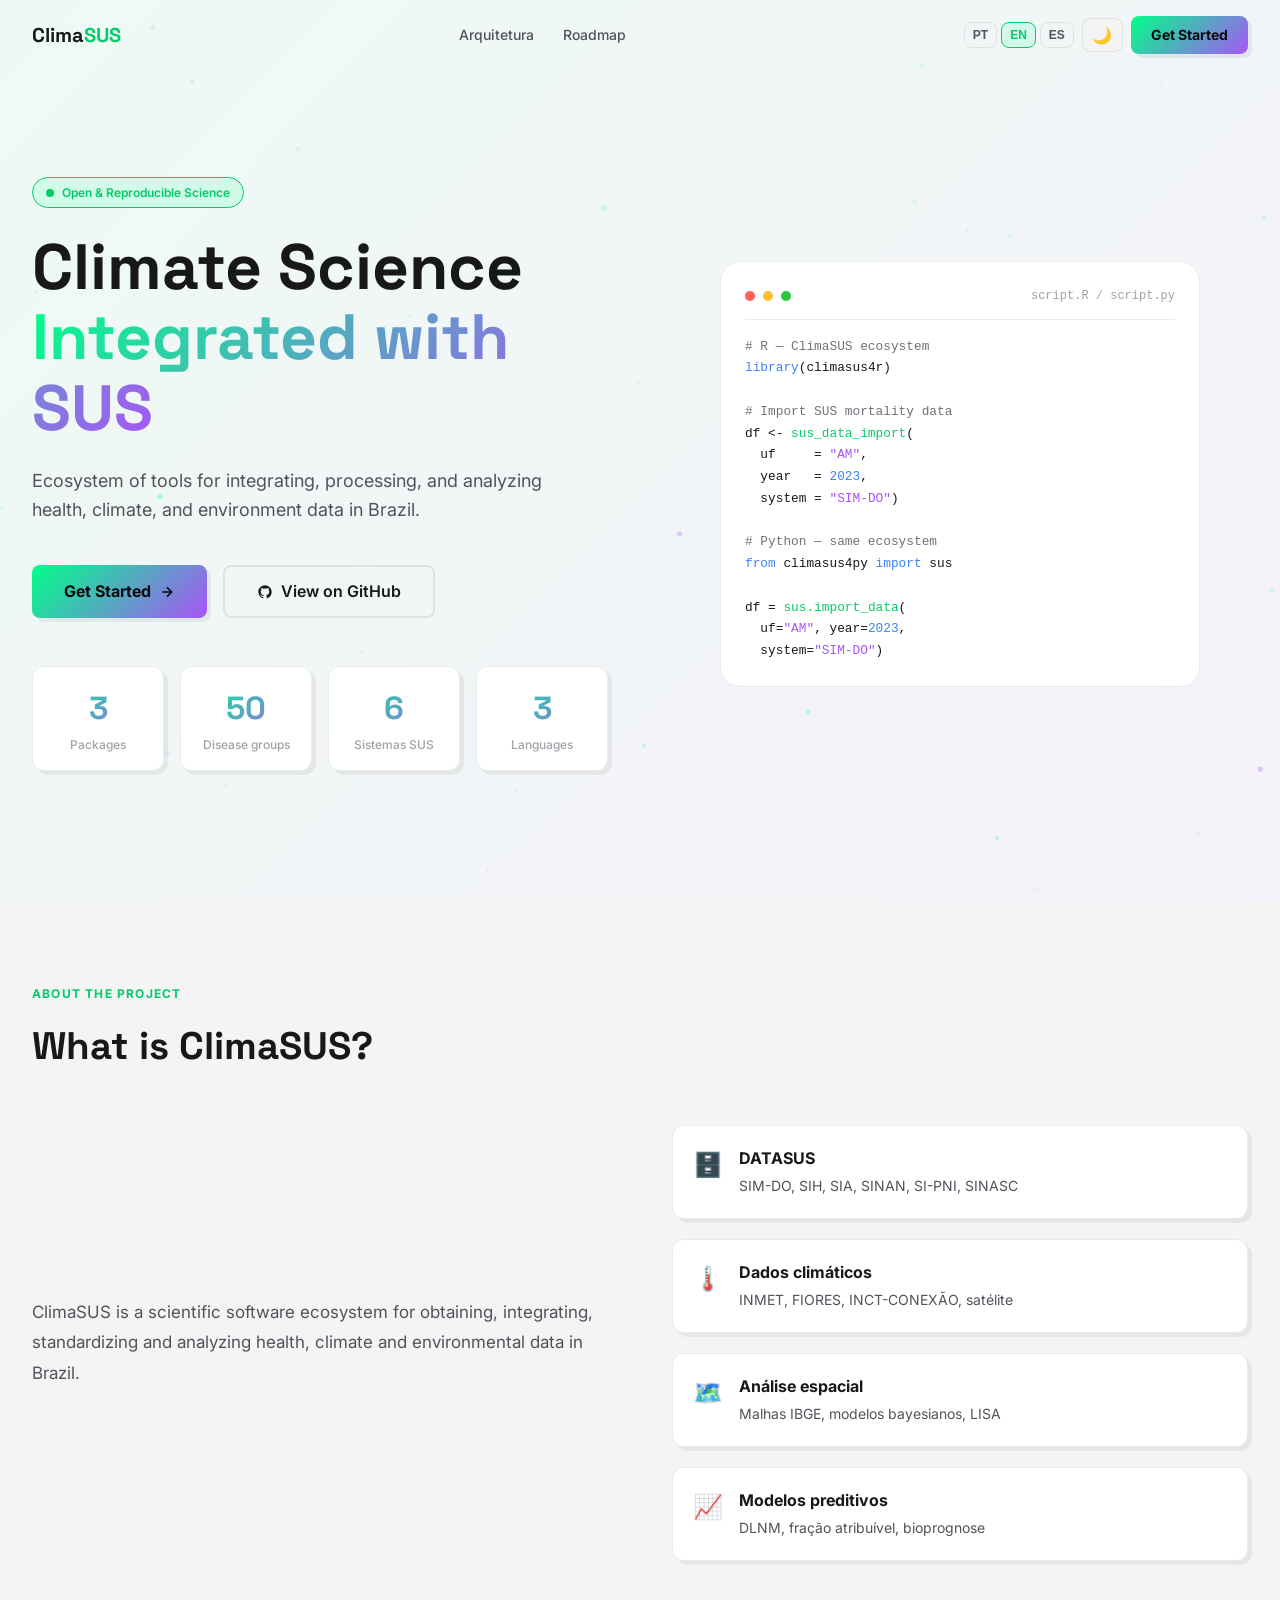
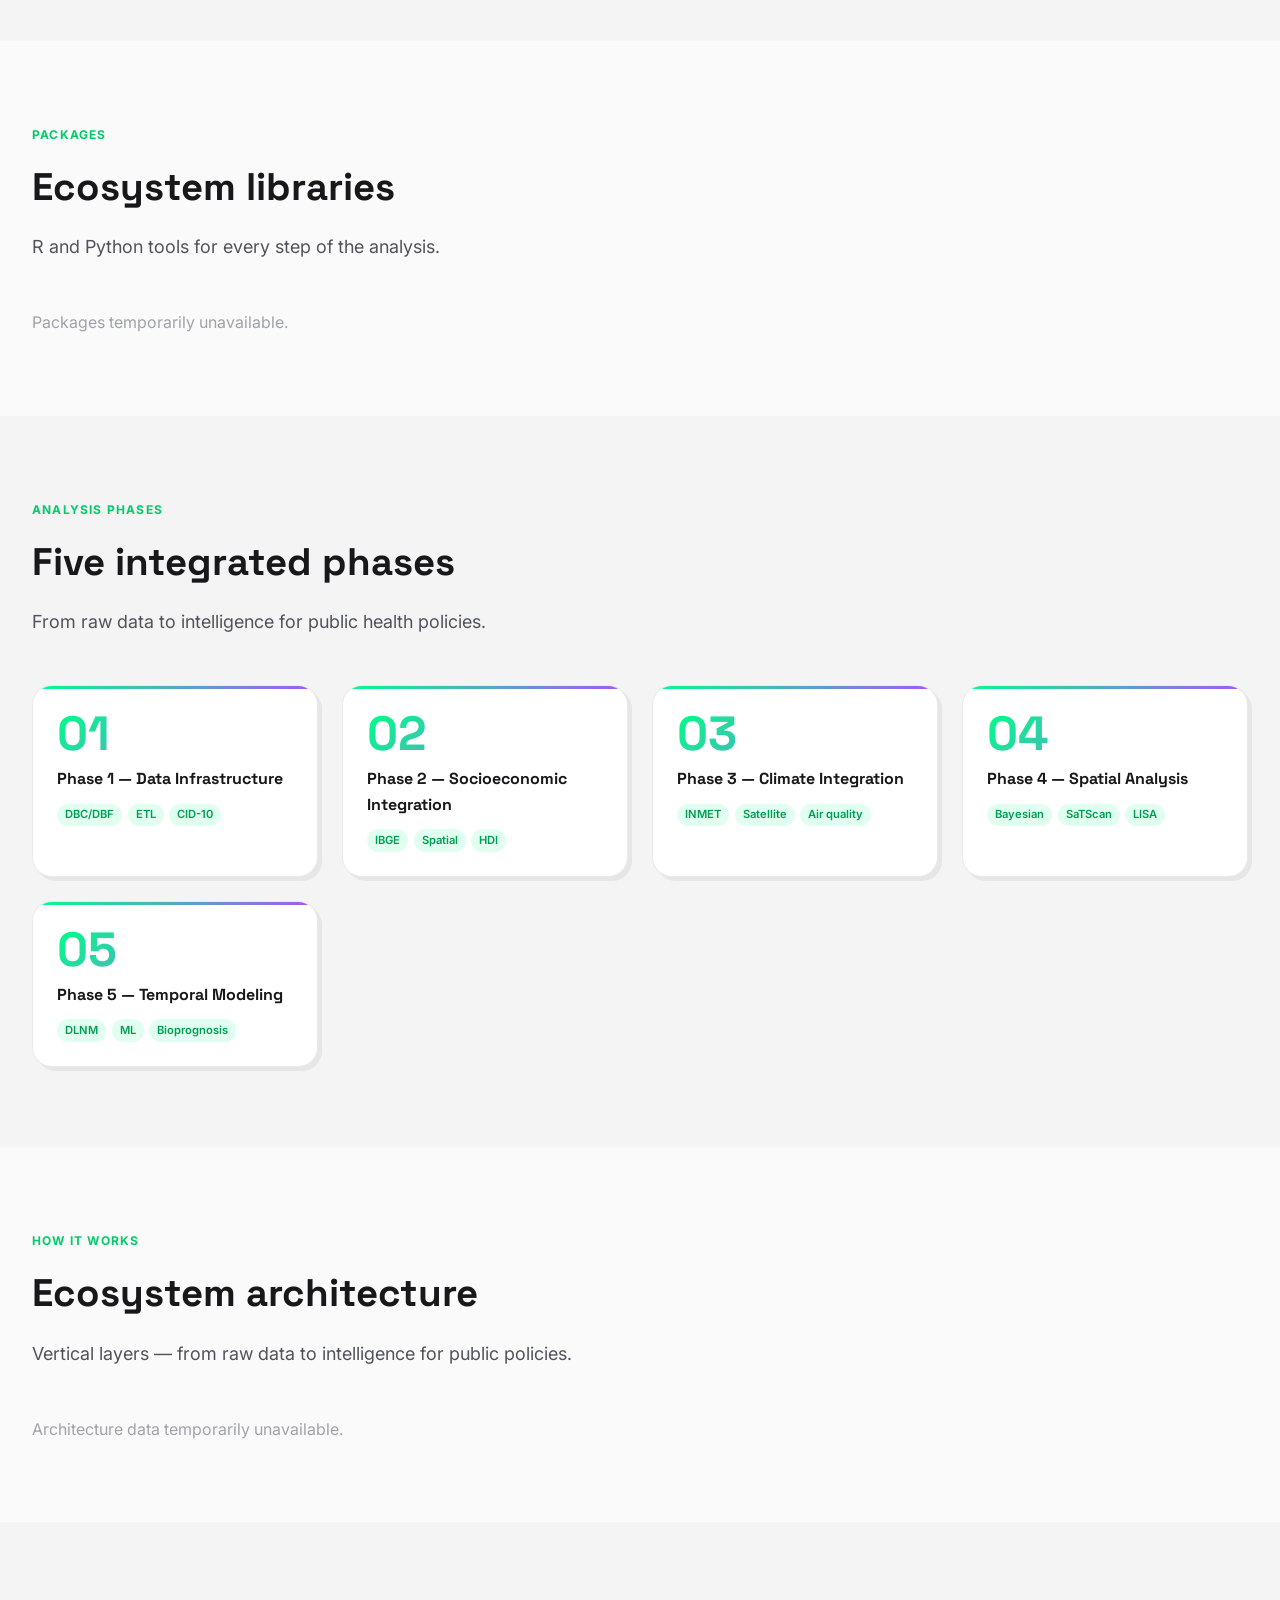
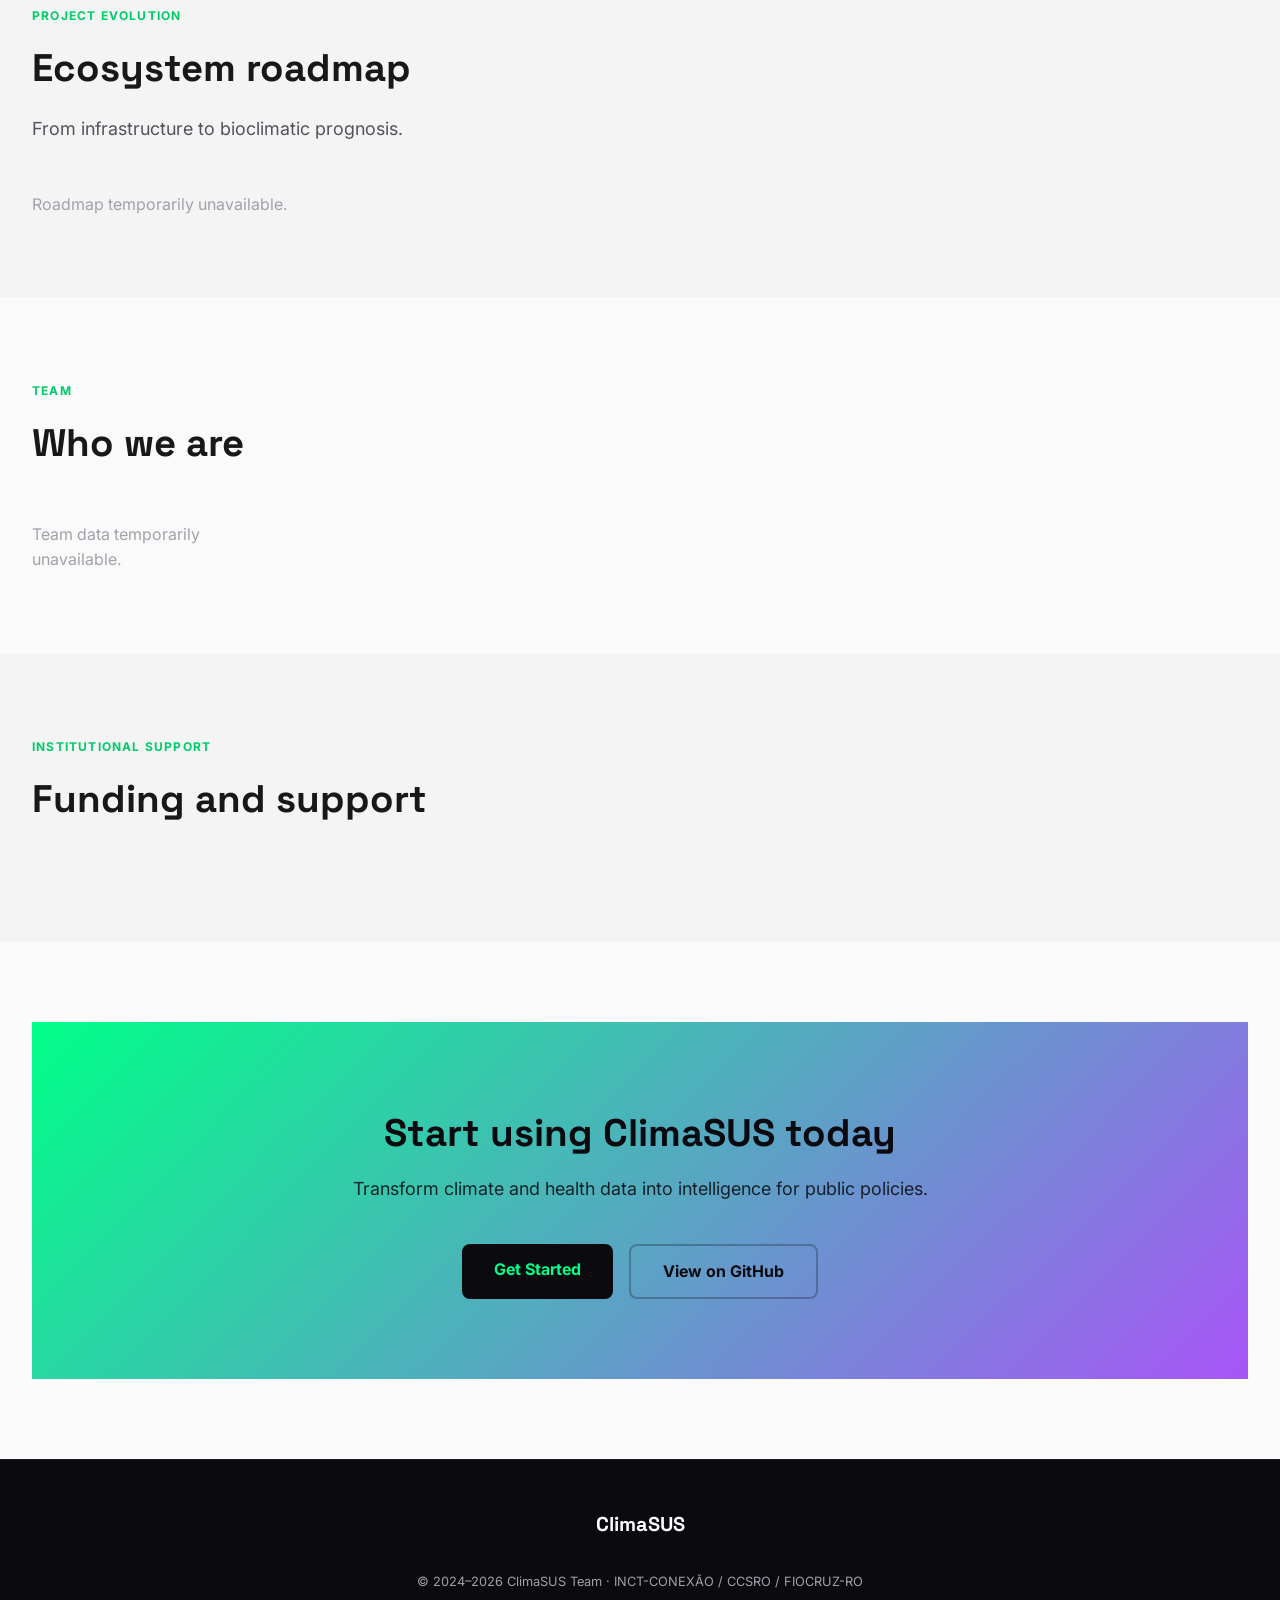
==== commit 9d3145ab: "fix: corrigir strings hardcoded em ingles na secao about e stat SUS Systems" ====
--- a/index.html
+++ b/index.html
@@ -42,7 +42,7 @@
       <ul class="nav-links" id="nav-links" role="list">
         <li><a href="#about"        data-i18n="nav.ecosystem"></a></li>
         <li><a href="#packages"     data-i18n="nav.packages"></a></li>
-        <li><a href="#architecture" data-i18n="nav.architecture">Architecture</a></li>
+        <li><a href="#architecture" data-i18n="nav.architecture">Arquitetura</a></li>
         <li><a href="#roadmap"      data-i18n="nav.roadmap">Roadmap</a></li>
         <li><a href="#team"         data-i18n="nav.team"></a></li>
         <li><a href="#contact"      data-i18n="nav.contact"></a></li>
@@ -112,7 +112,7 @@
           </div>
           <div class="stat-card">
             <div class="stat-number" data-count-to="6">6</div>
-            <div class="stat-label" style="white-space:nowrap">SUS Systems</div>
+            <div class="stat-label" data-i18n="hero.stats.sus_systems">Sistemas SUS</div>
           </div>
           <div class="stat-card">
             <div class="stat-number" data-count-to="3">3</div>
@@ -166,29 +166,29 @@
           <div class="feature-item">
             <span class="feature-icon">🗄️</span>
             <div>
-              <div class="feature-title">DATASUS</div>
-              <div class="feature-desc">SIM-DO, SIH, SIA, SINAN, SI-PNI, SINASC</div>
+              <div class="feature-title" data-i18n="about.feature1.title">DATASUS</div>
+              <div class="feature-desc" data-i18n="about.feature1.desc">SIM-DO, SIH, SIA, SINAN, SI-PNI, SINASC</div>
             </div>
           </div>
           <div class="feature-item">
             <span class="feature-icon">🌡️</span>
             <div>
-              <div class="feature-title">Climate data</div>
-              <div class="feature-desc">INMET, FIORES, INCT-CONEXÃO, satellite</div>
+              <div class="feature-title" data-i18n="about.feature2.title">Dados climáticos</div>
+              <div class="feature-desc" data-i18n="about.feature2.desc">INMET, FIORES, INCT-CONEXÃO, satélite</div>
             </div>
           </div>
           <div class="feature-item">
             <span class="feature-icon">🗺️</span>
             <div>
-              <div class="feature-title">Spatial analysis</div>
-              <div class="feature-desc">IBGE boundaries, Bayesian models, LISA</div>
+              <div class="feature-title" data-i18n="about.feature3.title">Análise espacial</div>
+              <div class="feature-desc" data-i18n="about.feature3.desc">Malhas IBGE, modelos bayesianos, LISA</div>
             </div>
           </div>
           <div class="feature-item">
             <span class="feature-icon">📈</span>
             <div>
-              <div class="feature-title">Predictive models</div>
-              <div class="feature-desc">DLNM, attributable fraction, bioprognosis</div>
+              <div class="feature-title" data-i18n="about.feature4.title">Modelos preditivos</div>
+              <div class="feature-desc" data-i18n="about.feature4.desc">DLNM, fração atribuível, bioprognose</div>
             </div>
           </div>
         </div>
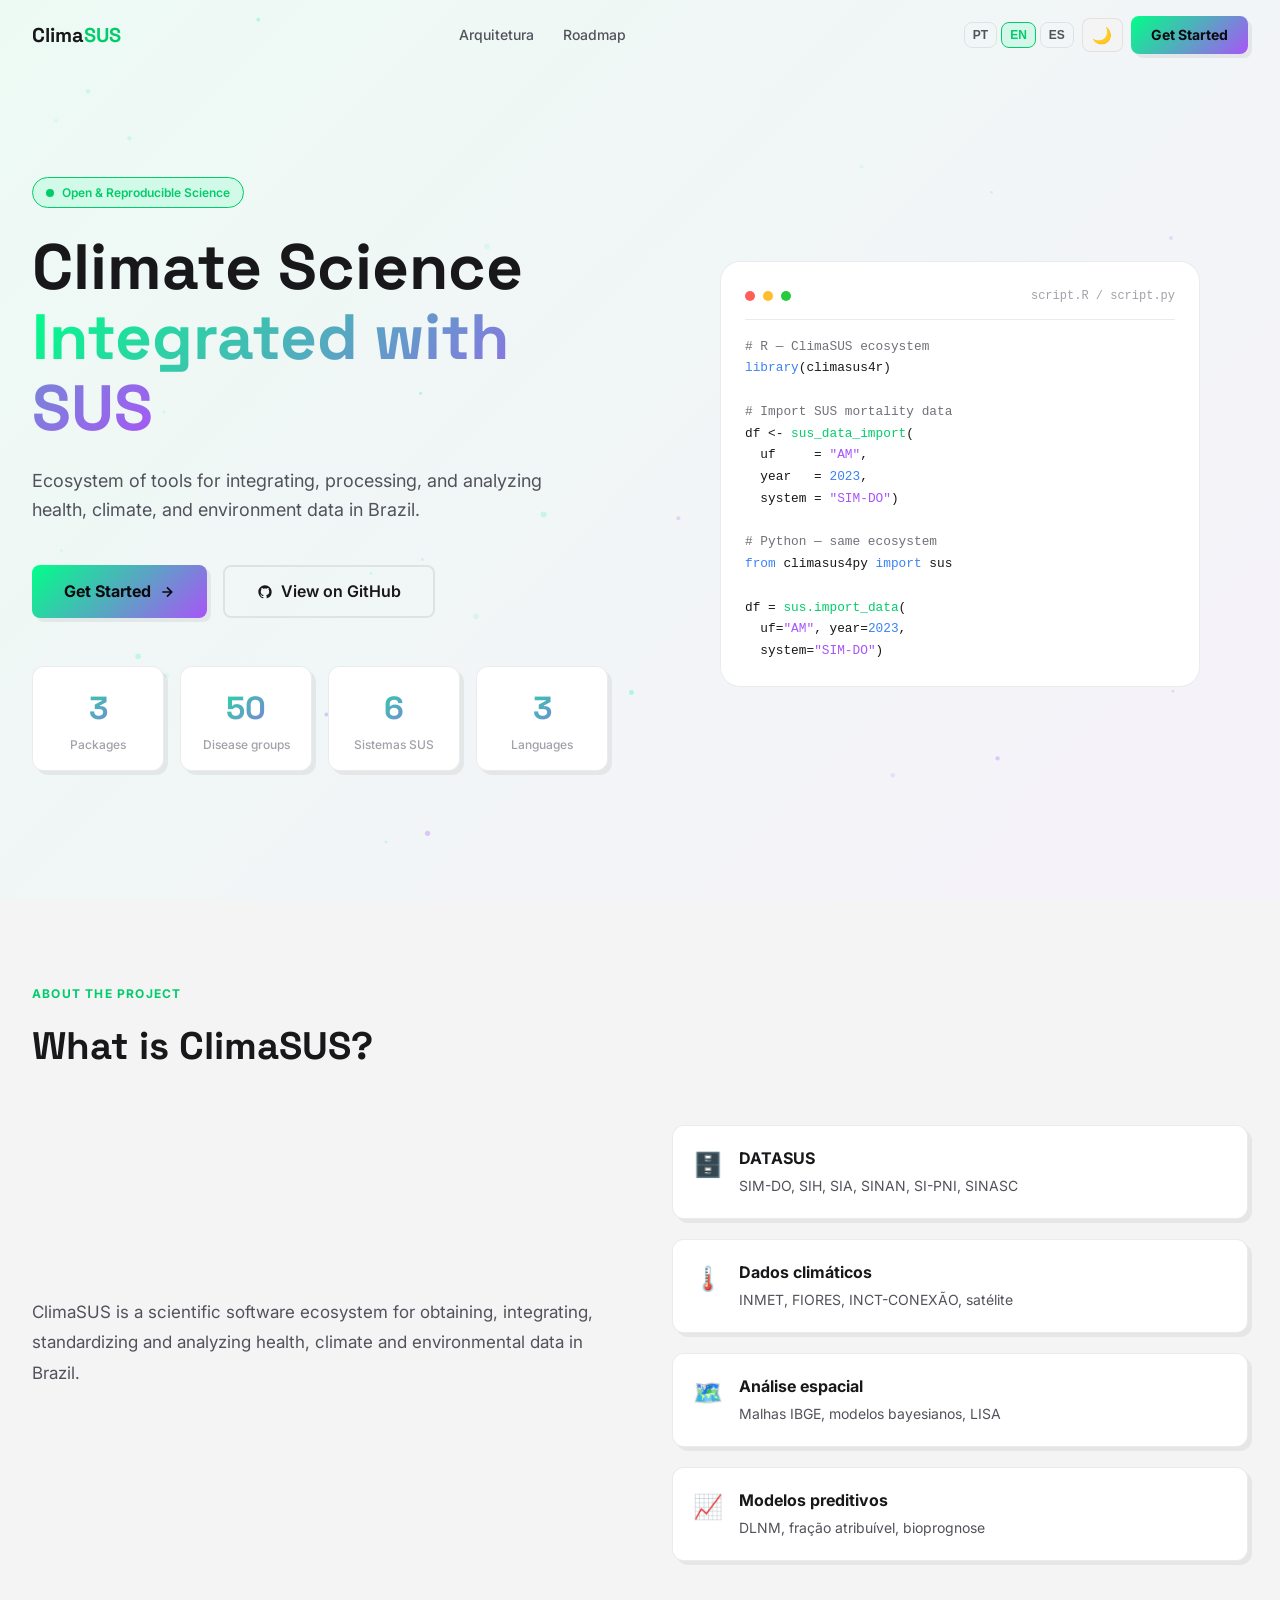
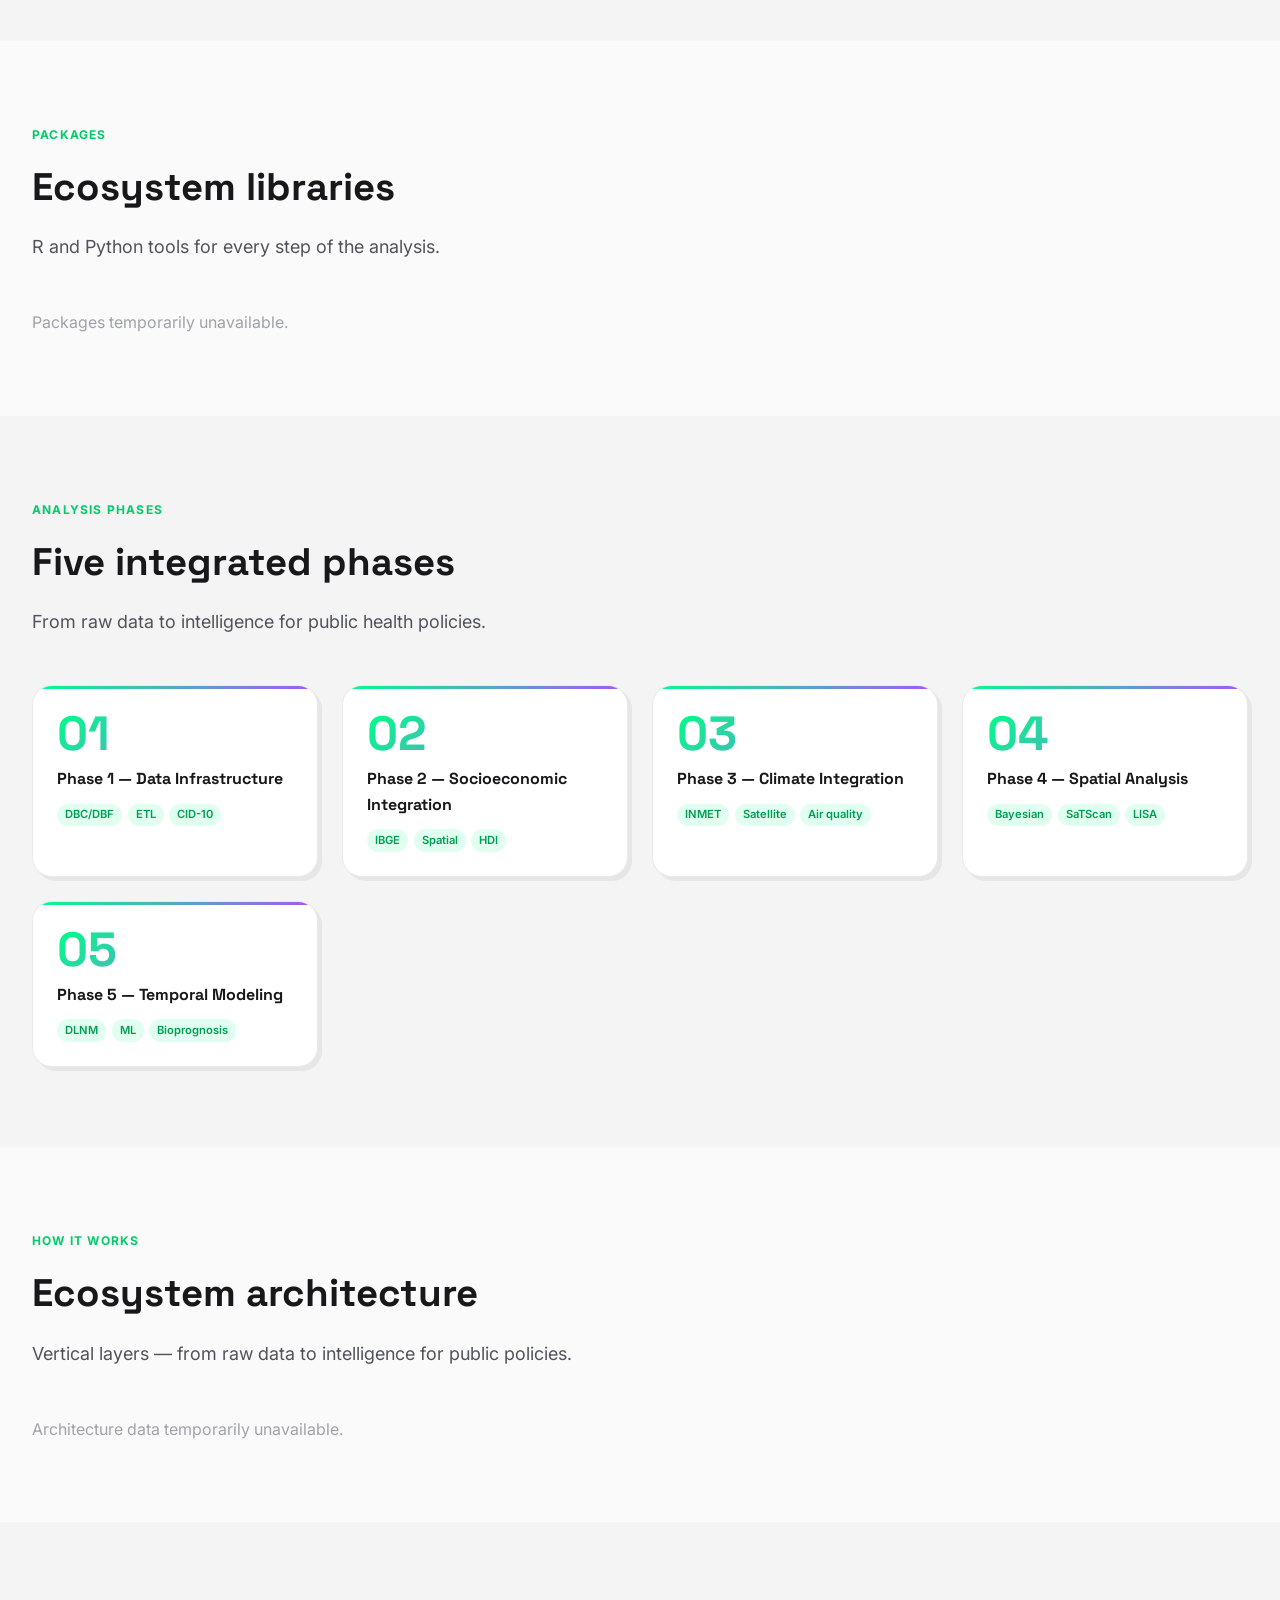
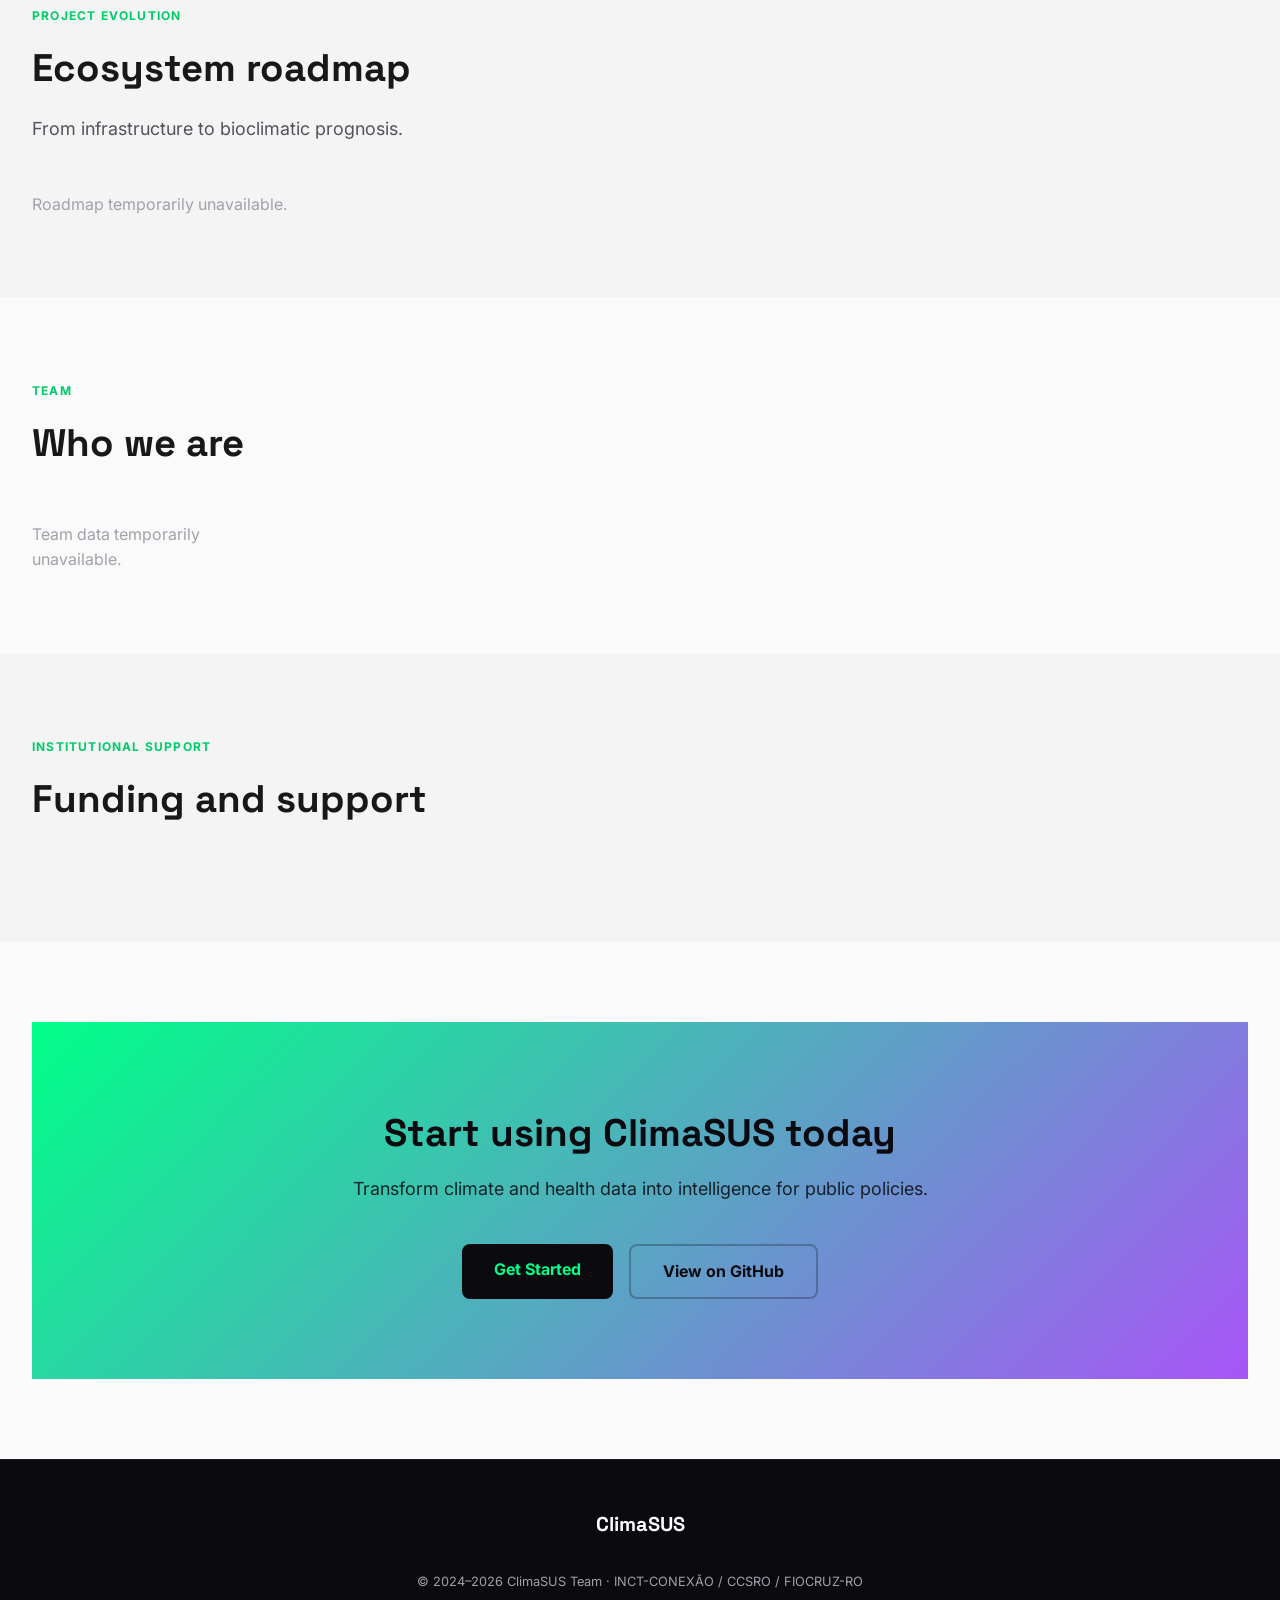
==== commit 1214aec3: "fix: deploy todos os JSONs + favicon local + fetchDS() com fallback CORS-free" ====
--- a/index.html
+++ b/index.html
@@ -5,7 +5,7 @@
   <meta name="viewport" content="width=device-width, initial-scale=1.0">
   <title>ClimaSUS — Ecossistema de Dados de Saúde e Clima</title>
 
-  <link rel="icon" type="image/png" href="https://climasus.github.io/design-system/assets/icons/favicon-16x16.png">
+  <link rel="icon" type="image/png" href="./assets/icons/favicon-16x16.png">
 
   <meta name="description" content="Ecossistema de ferramentas para integrar, processar e analisar dados de saúde, clima e ambiente no Brasil.">
   <meta property="og:title" content="ClimaSUS — Ecossistema de Dados de Saúde e Clima">
--- a/assets/css/main.css
+++ b/assets/css/main.css
@@ -373,6 +373,15 @@
 }
 .team-name { font-family: var(--font-display); font-weight: 700; font-size: .9rem; color: var(--text); margin-bottom: .25rem; }
 .team-role { font-size: .75rem; color: var(--primary-dark); font-weight: 600; margin-bottom: .25rem; }
+.team-inst-logo {
+    height: 48px; display: flex; align-items: center; justify-content: center;
+    margin: .5rem auto .25rem;
+}
+.team-inst-logo img {
+    max-height: 48px; max-width: 120px; width: auto;
+    object-fit: contain;
+}
+[data-theme="dark"] .team-inst-logo img { filter: brightness(0) invert(1); }
 .team-institution { font-size: .7rem; color: var(--text-3); line-height: 1.4; margin-bottom: .75rem; }
 .team-links { display: flex; justify-content: center; gap: .5rem; }
 .team-links a {
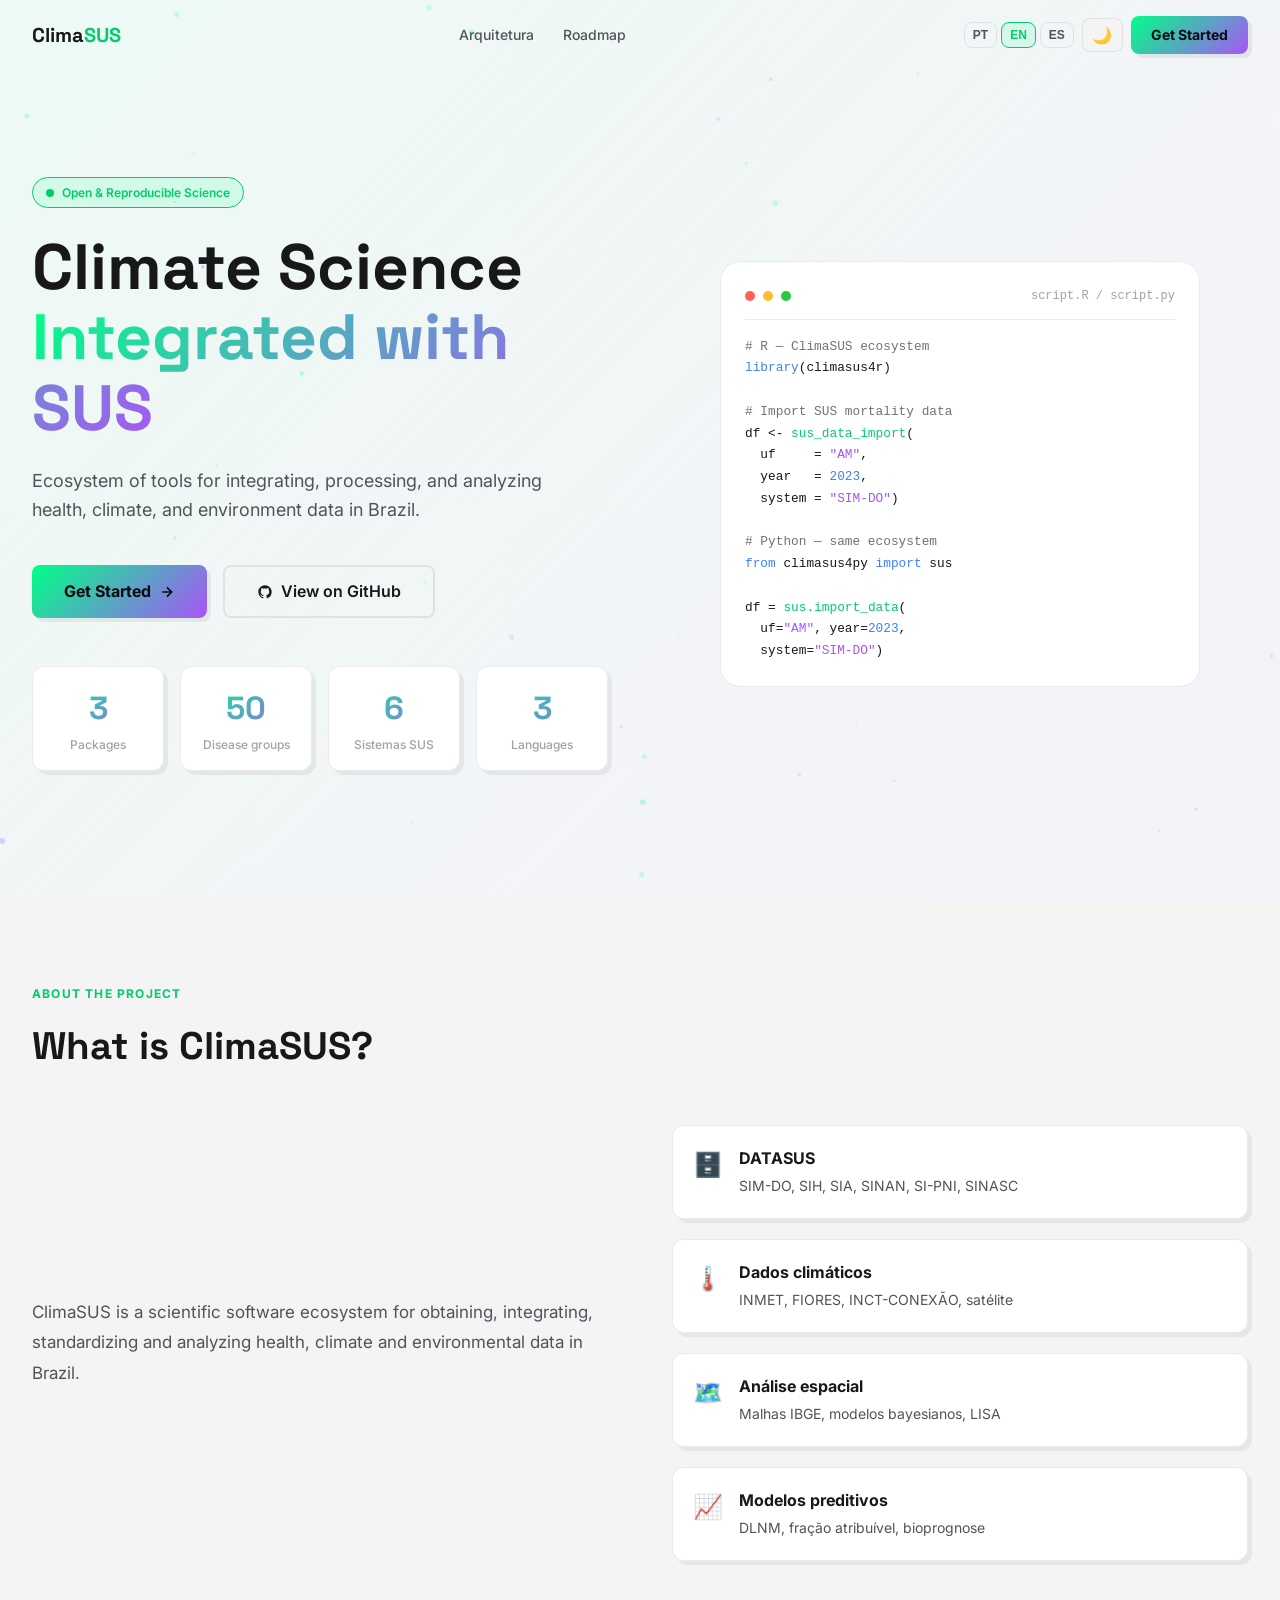
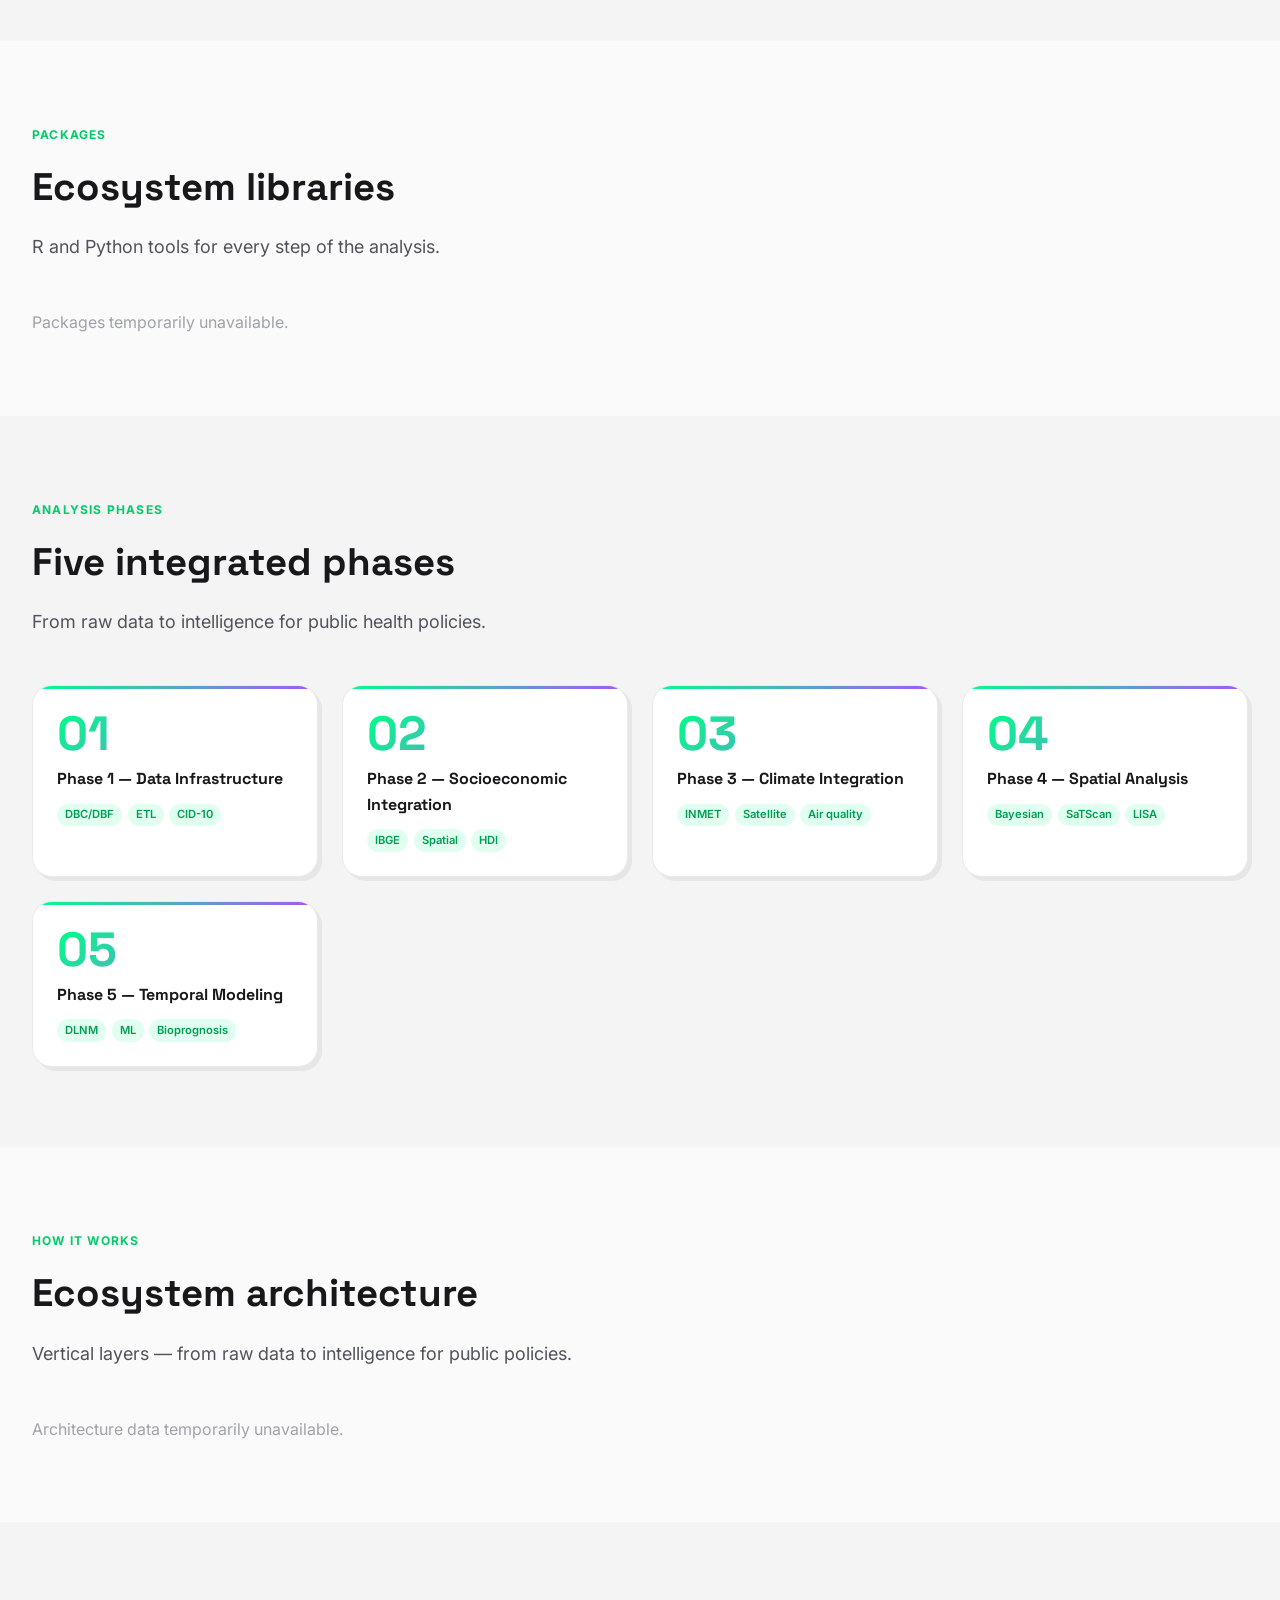
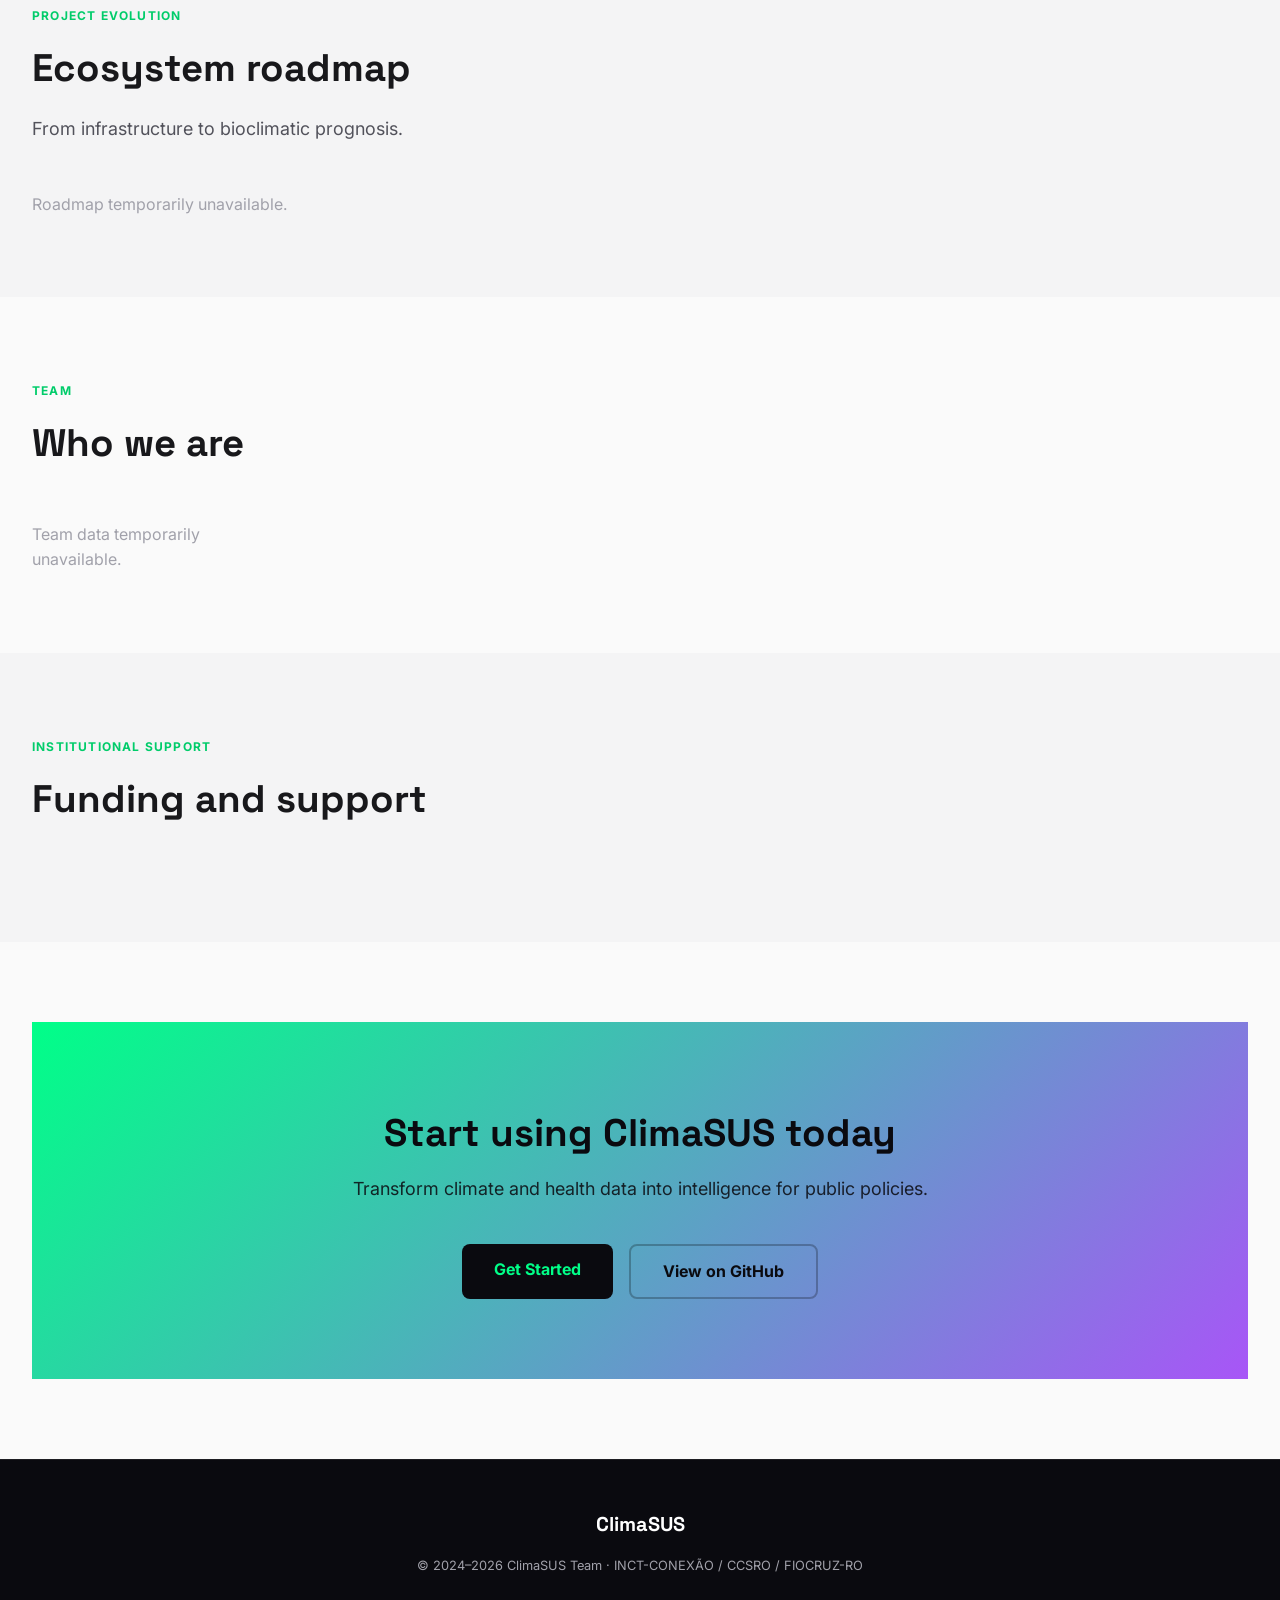
==== commit 1e1fc6ec: "fix: remover linha de links do footer" ====
--- a/index.html
+++ b/index.html
@@ -320,7 +320,7 @@
              alt="ClimaSUS" onerror="this.style.display='none'">
         <span>ClimaSUS</span>
       </div>
-      <nav class="footer-links" id="footer-links" aria-label="Footer navigation">
+      <nav class="footer-links" id="footer-links" aria-label="Footer navigation" style="display:none">
         <!-- populated by JS from footer.json -->
       </nav>
       <p class="footer-copy" id="footer-copy" data-i18n="footer.copyright">
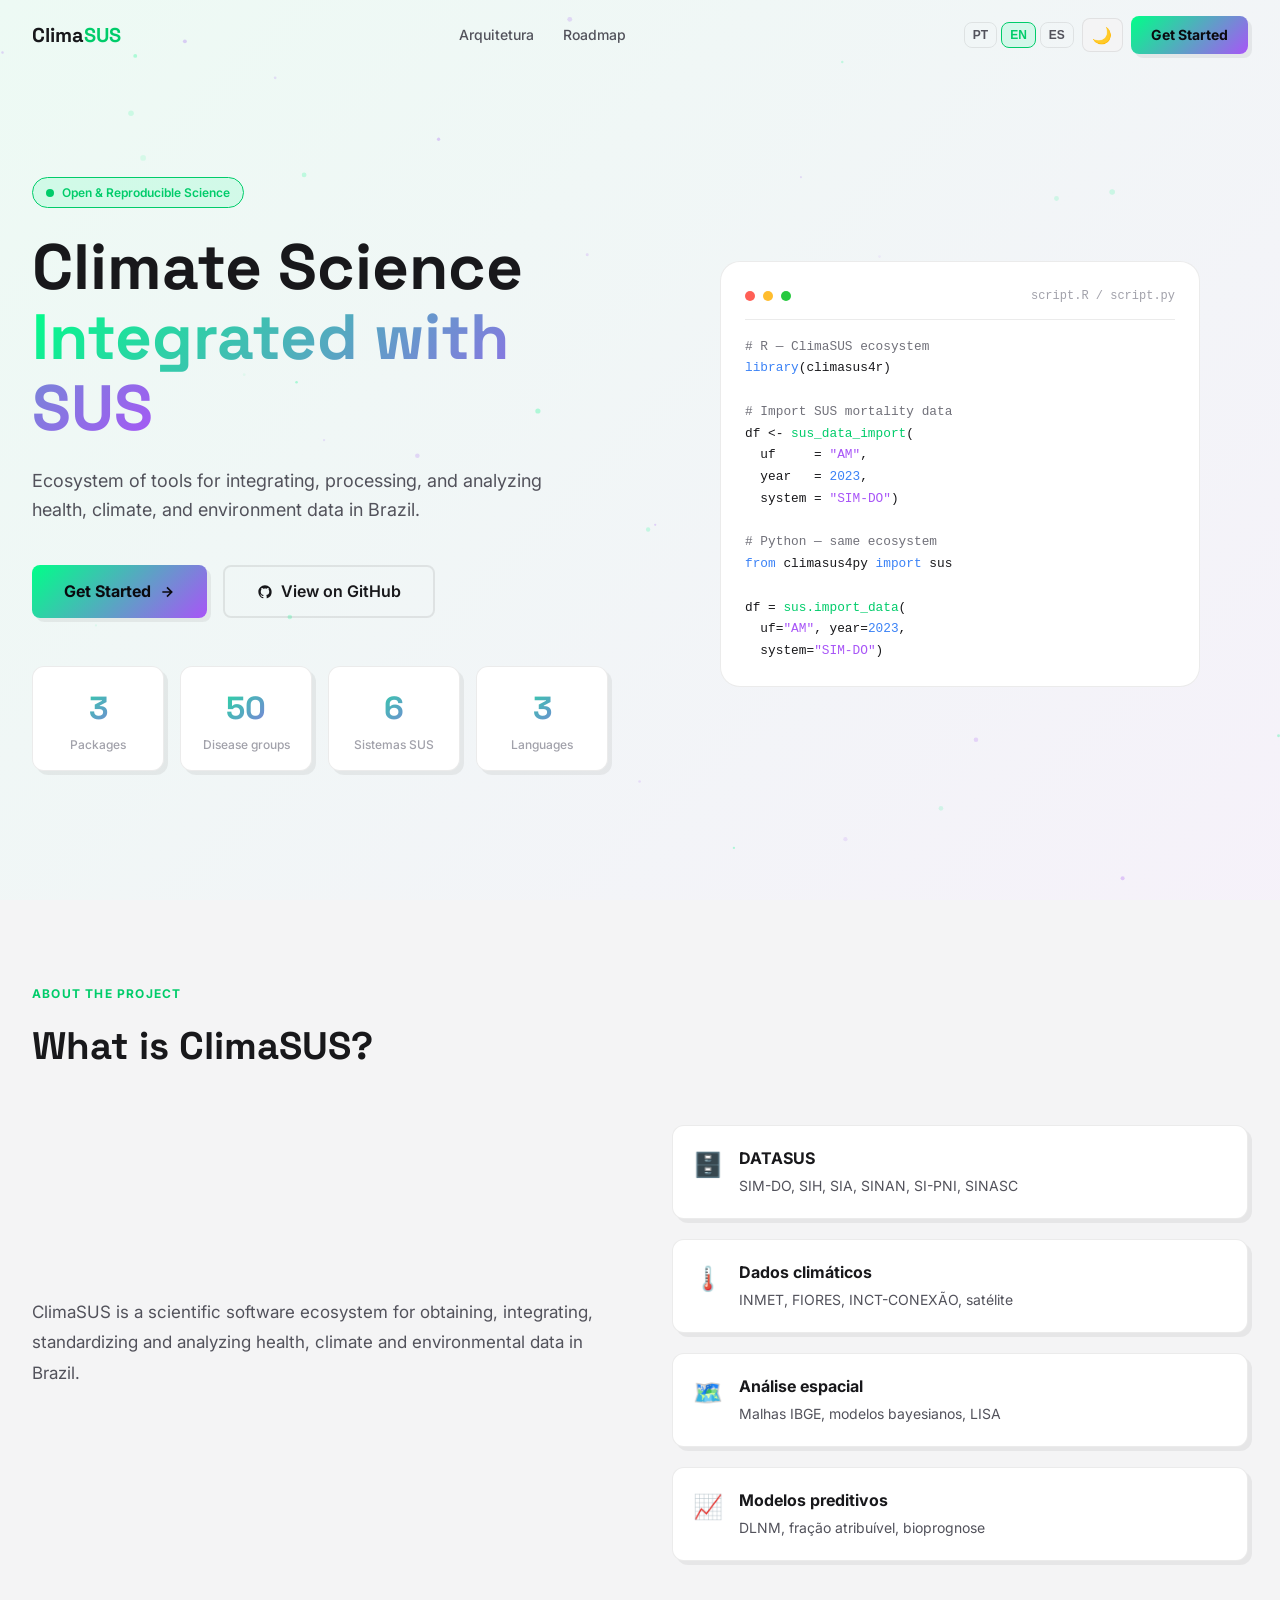
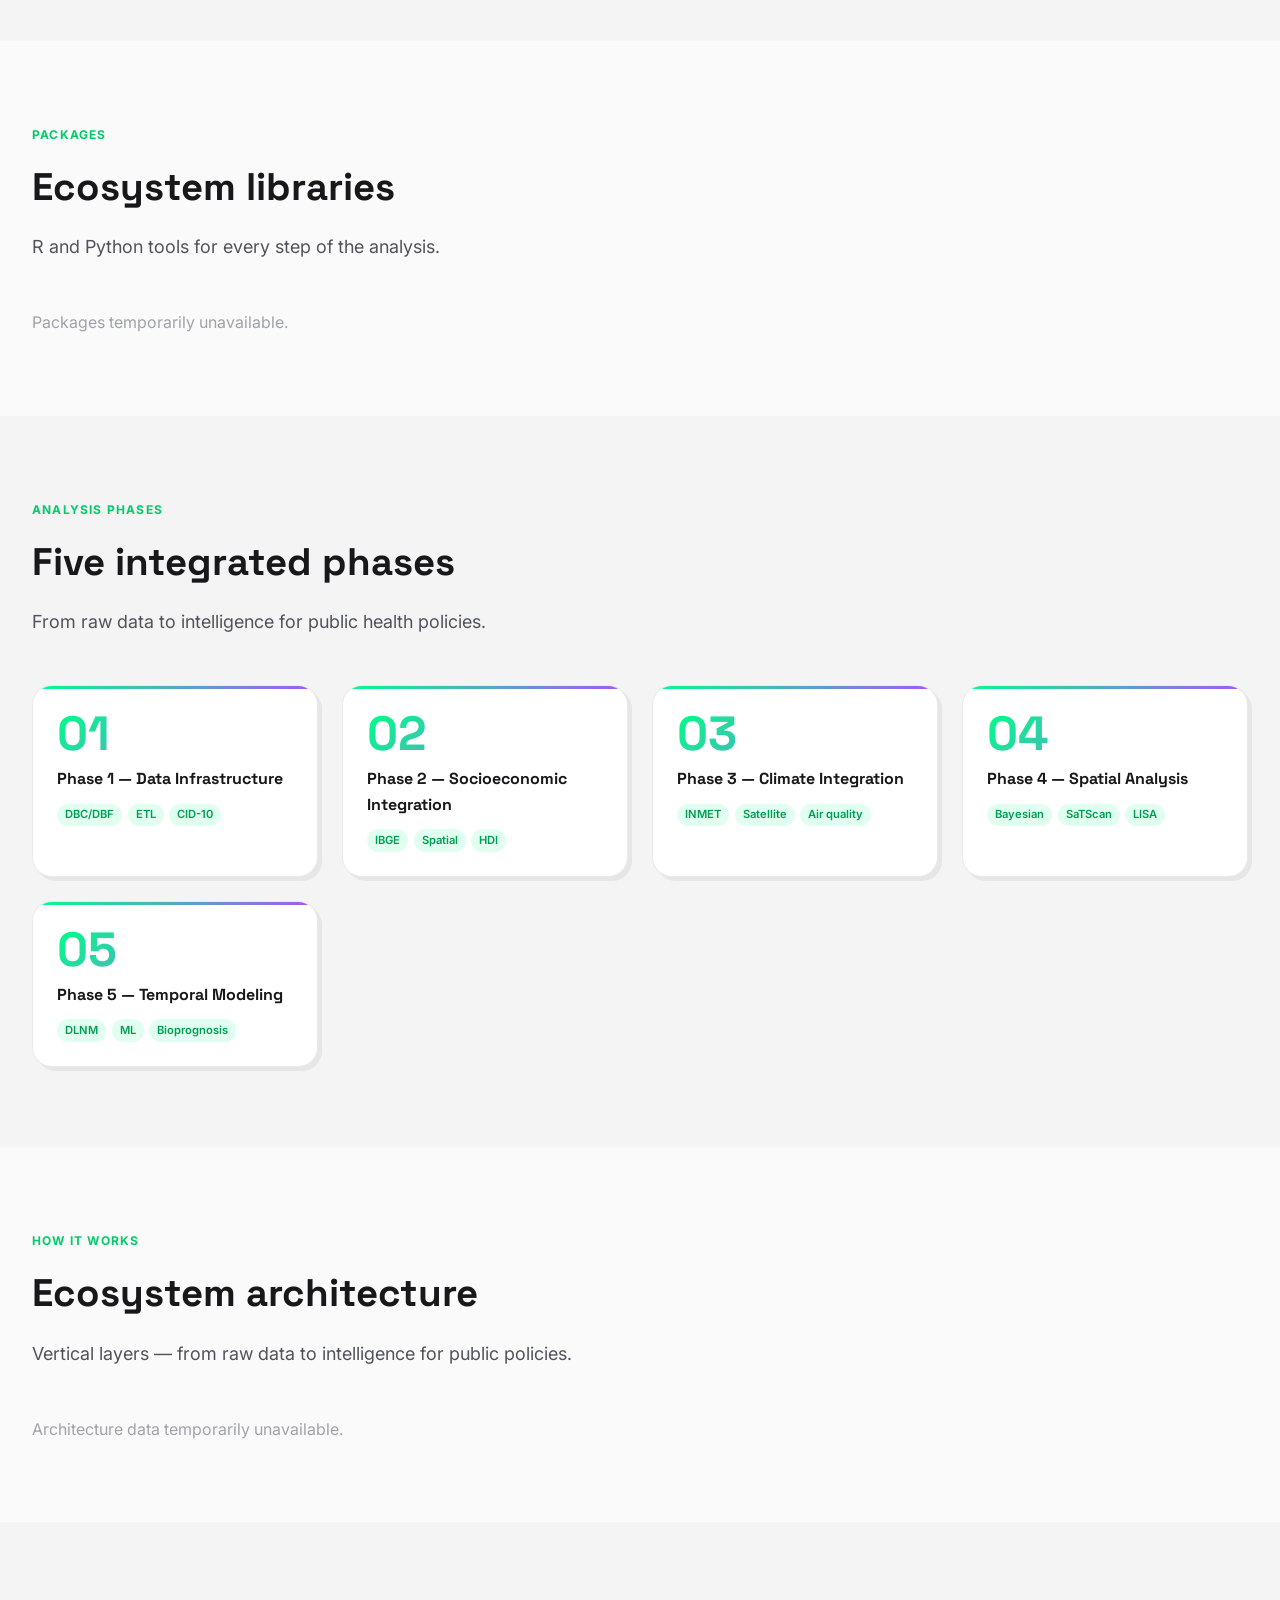
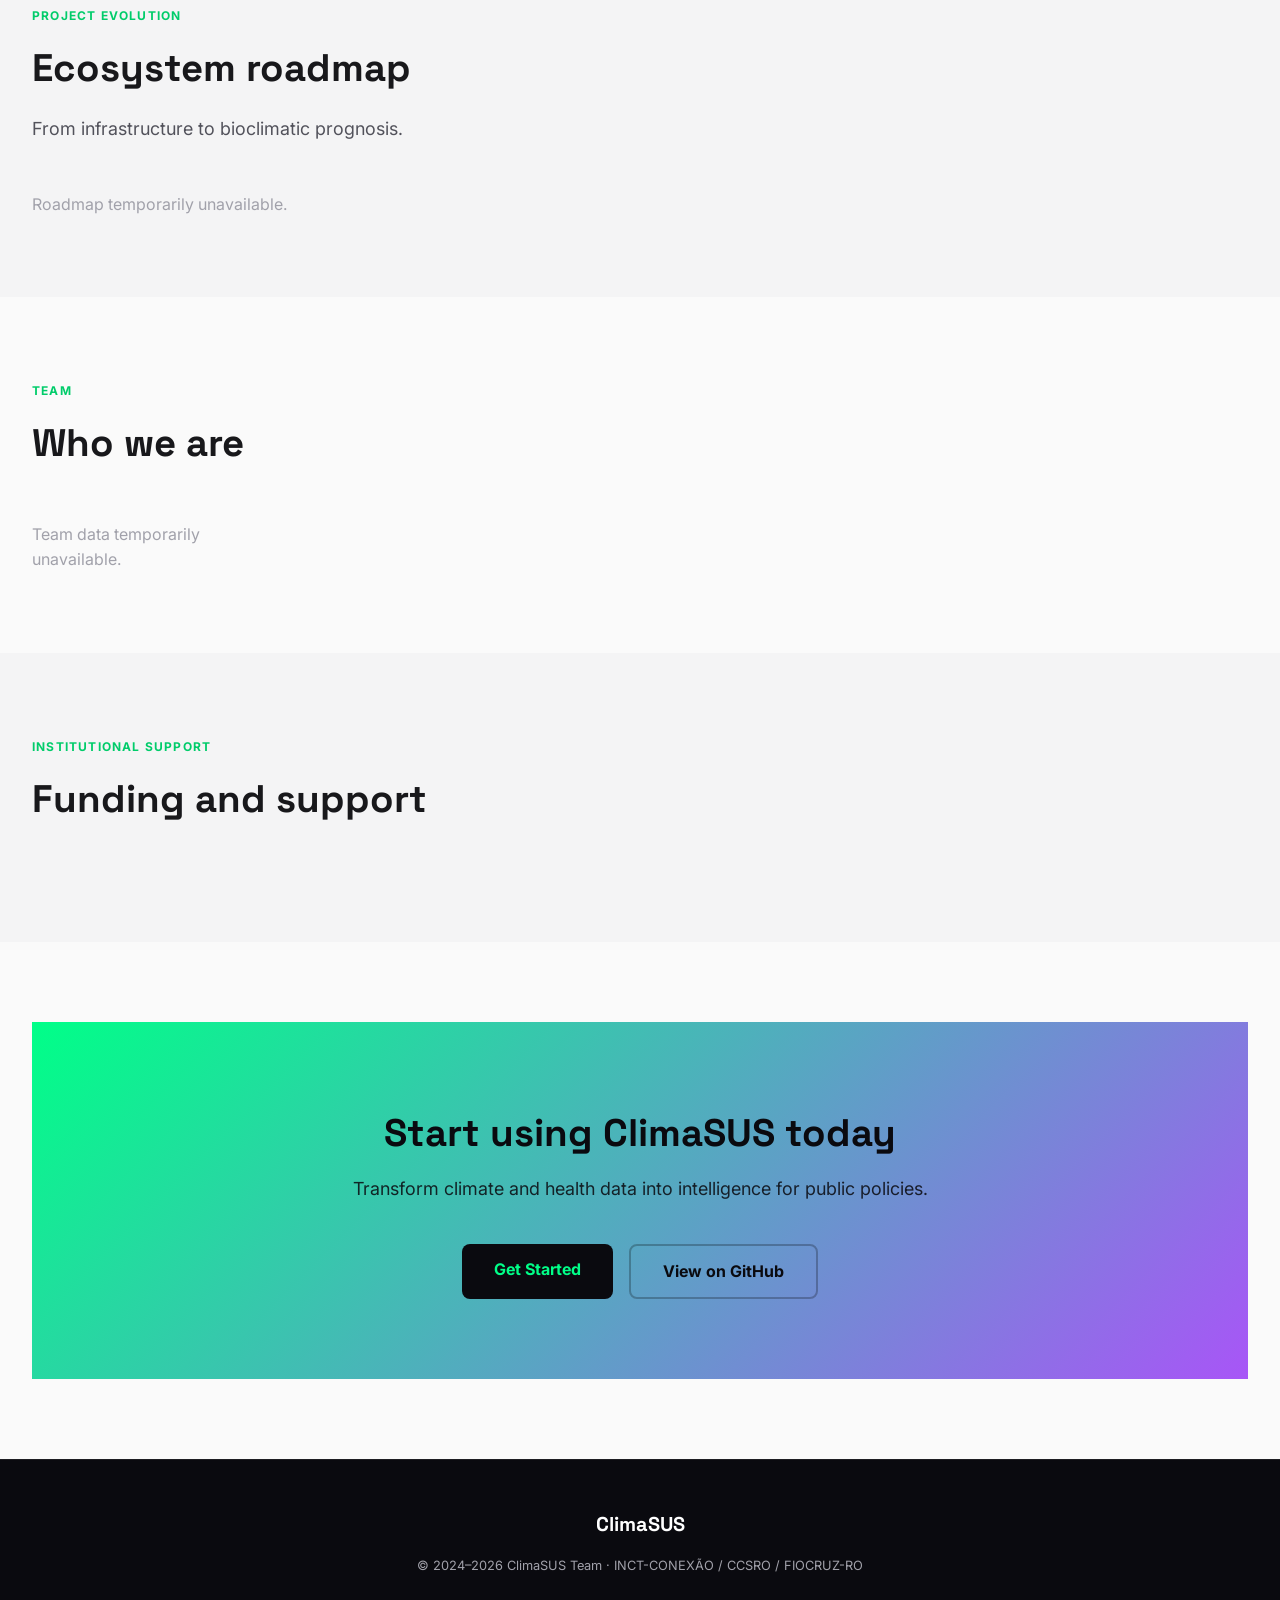
==== commit cb5875bf: "fix: corrigir URL do logo navbar/footer (logo.png -> climasuslogo.png) e baixar logo no deploy" ====
--- a/index.html
+++ b/index.html
@@ -33,7 +33,7 @@
   <nav class="navbar" id="navbar" role="navigation" aria-label="Main navigation">
     <div class="nav-container">
       <a href="/" class="nav-brand" aria-label="ClimaSUS home">
-        <img src="https://climasus.github.io/design-system/assets/logos/logo.png"
+        <img src="./assets/logos/climasuslogo.png"
              onerror="this.style.display='none'"
              alt="ClimaSUS logo">
         <span>Clima<span style="color:var(--primary-dark)">SUS</span></span>
@@ -316,7 +316,7 @@
   <footer class="site-footer" role="contentinfo">
     <div class="footer-container">
       <div class="footer-brand">
-        <img src="https://climasus.github.io/design-system/assets/icons/favicon-16x16.png"
+        <img src="./assets/icons/favicon-16x16.png"
              alt="ClimaSUS" onerror="this.style.display='none'">
         <span>ClimaSUS</span>
       </div>
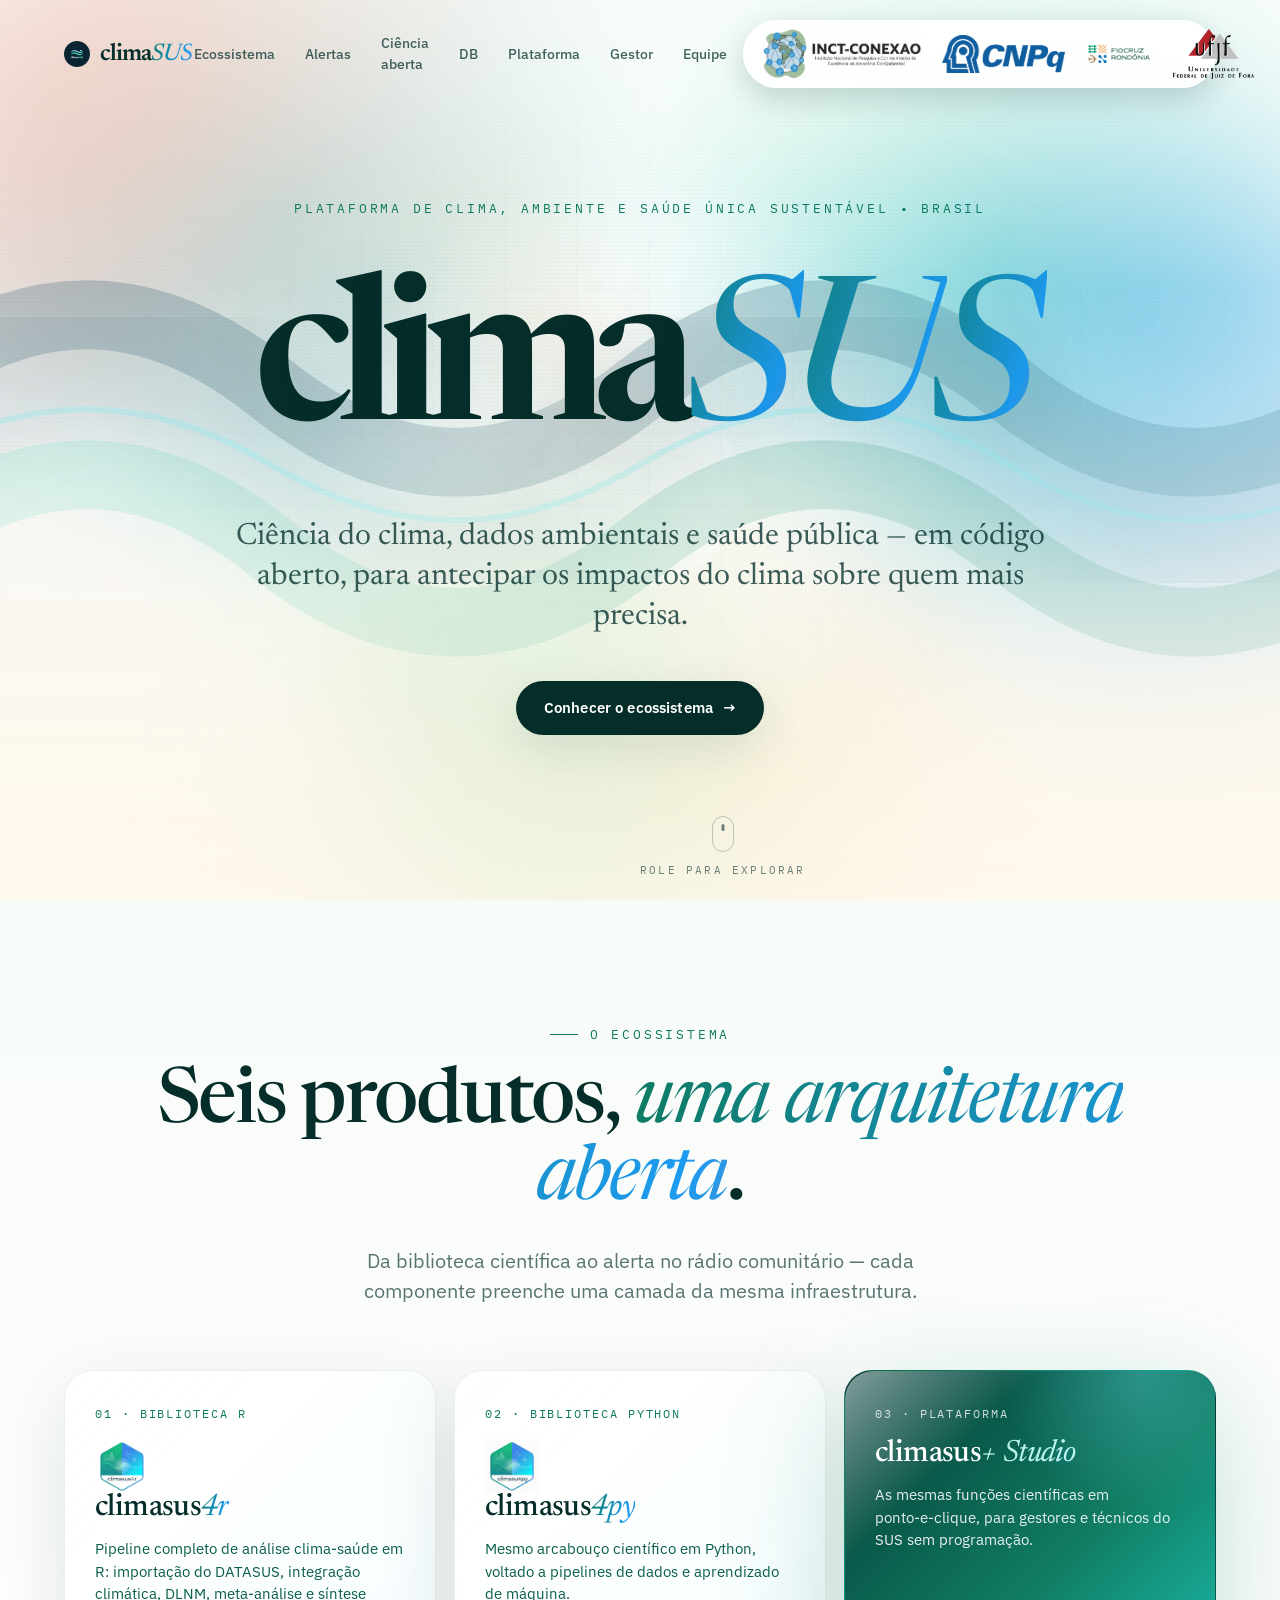
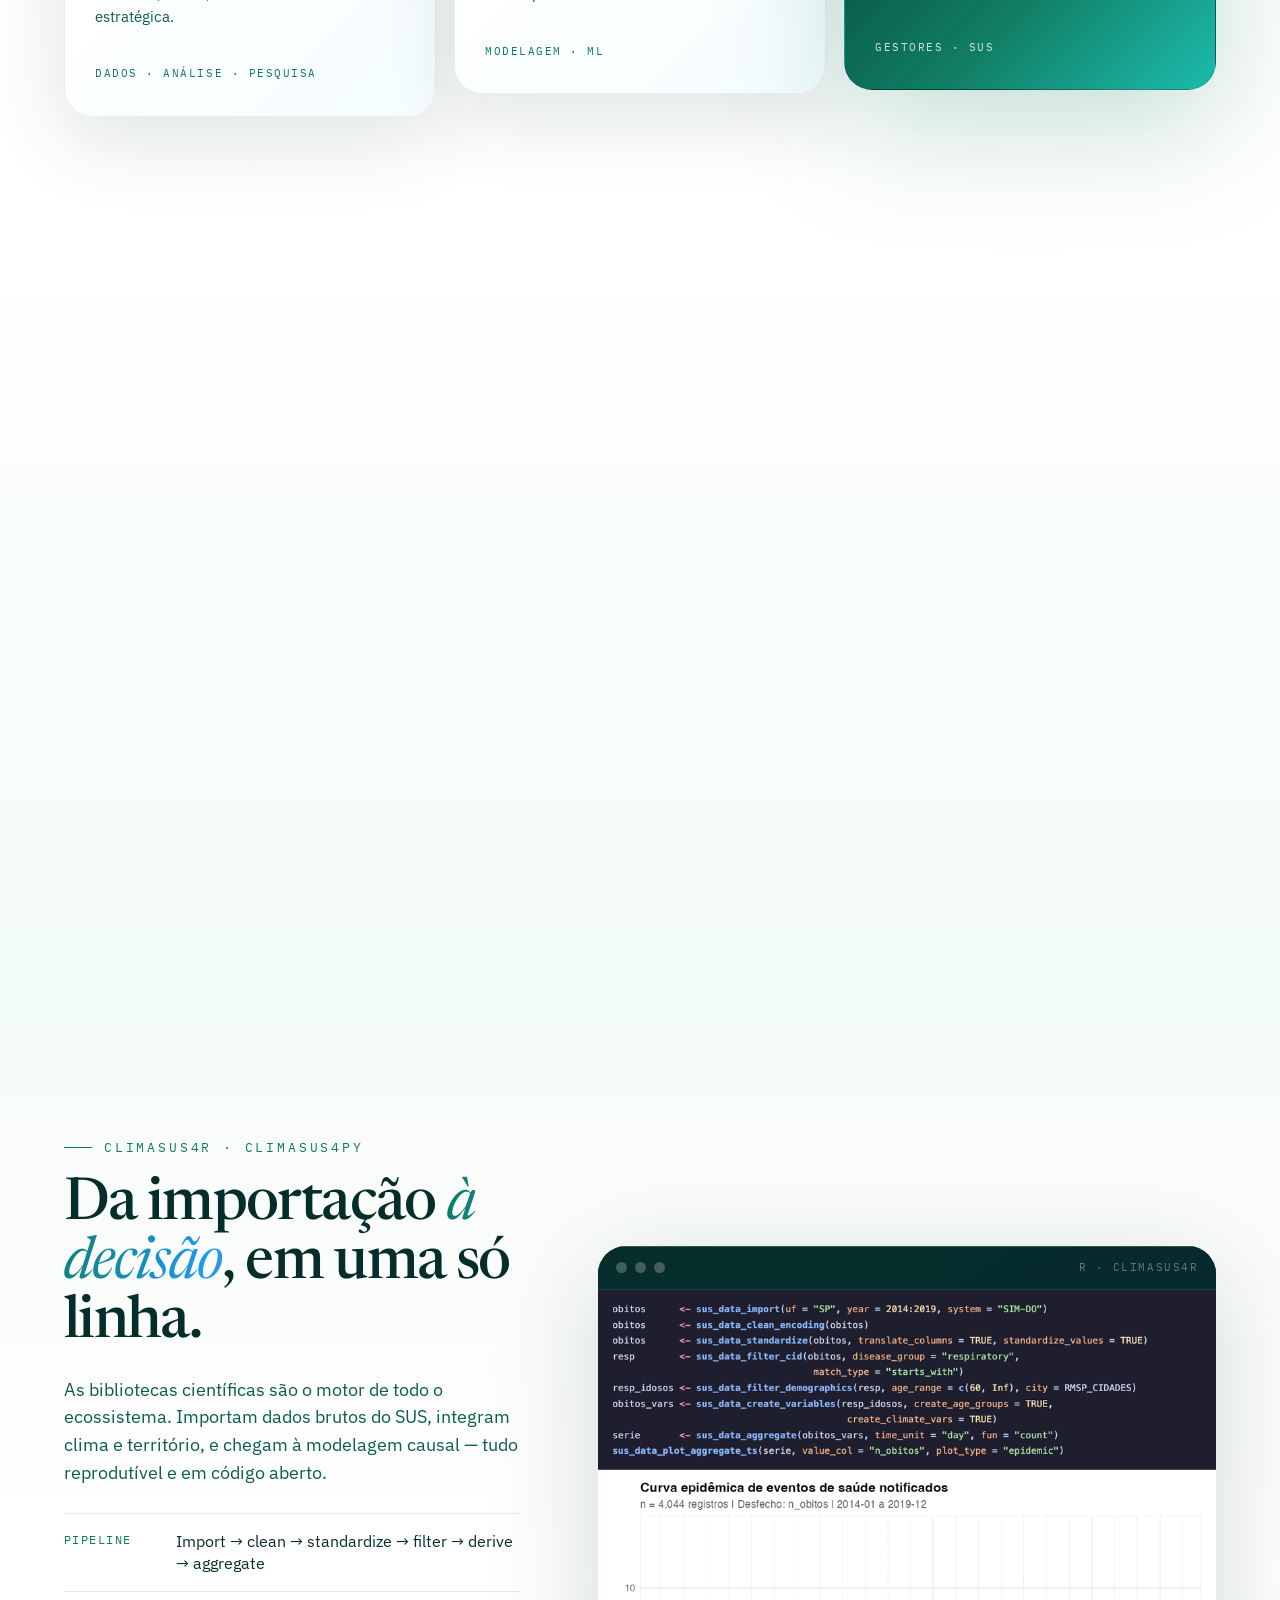
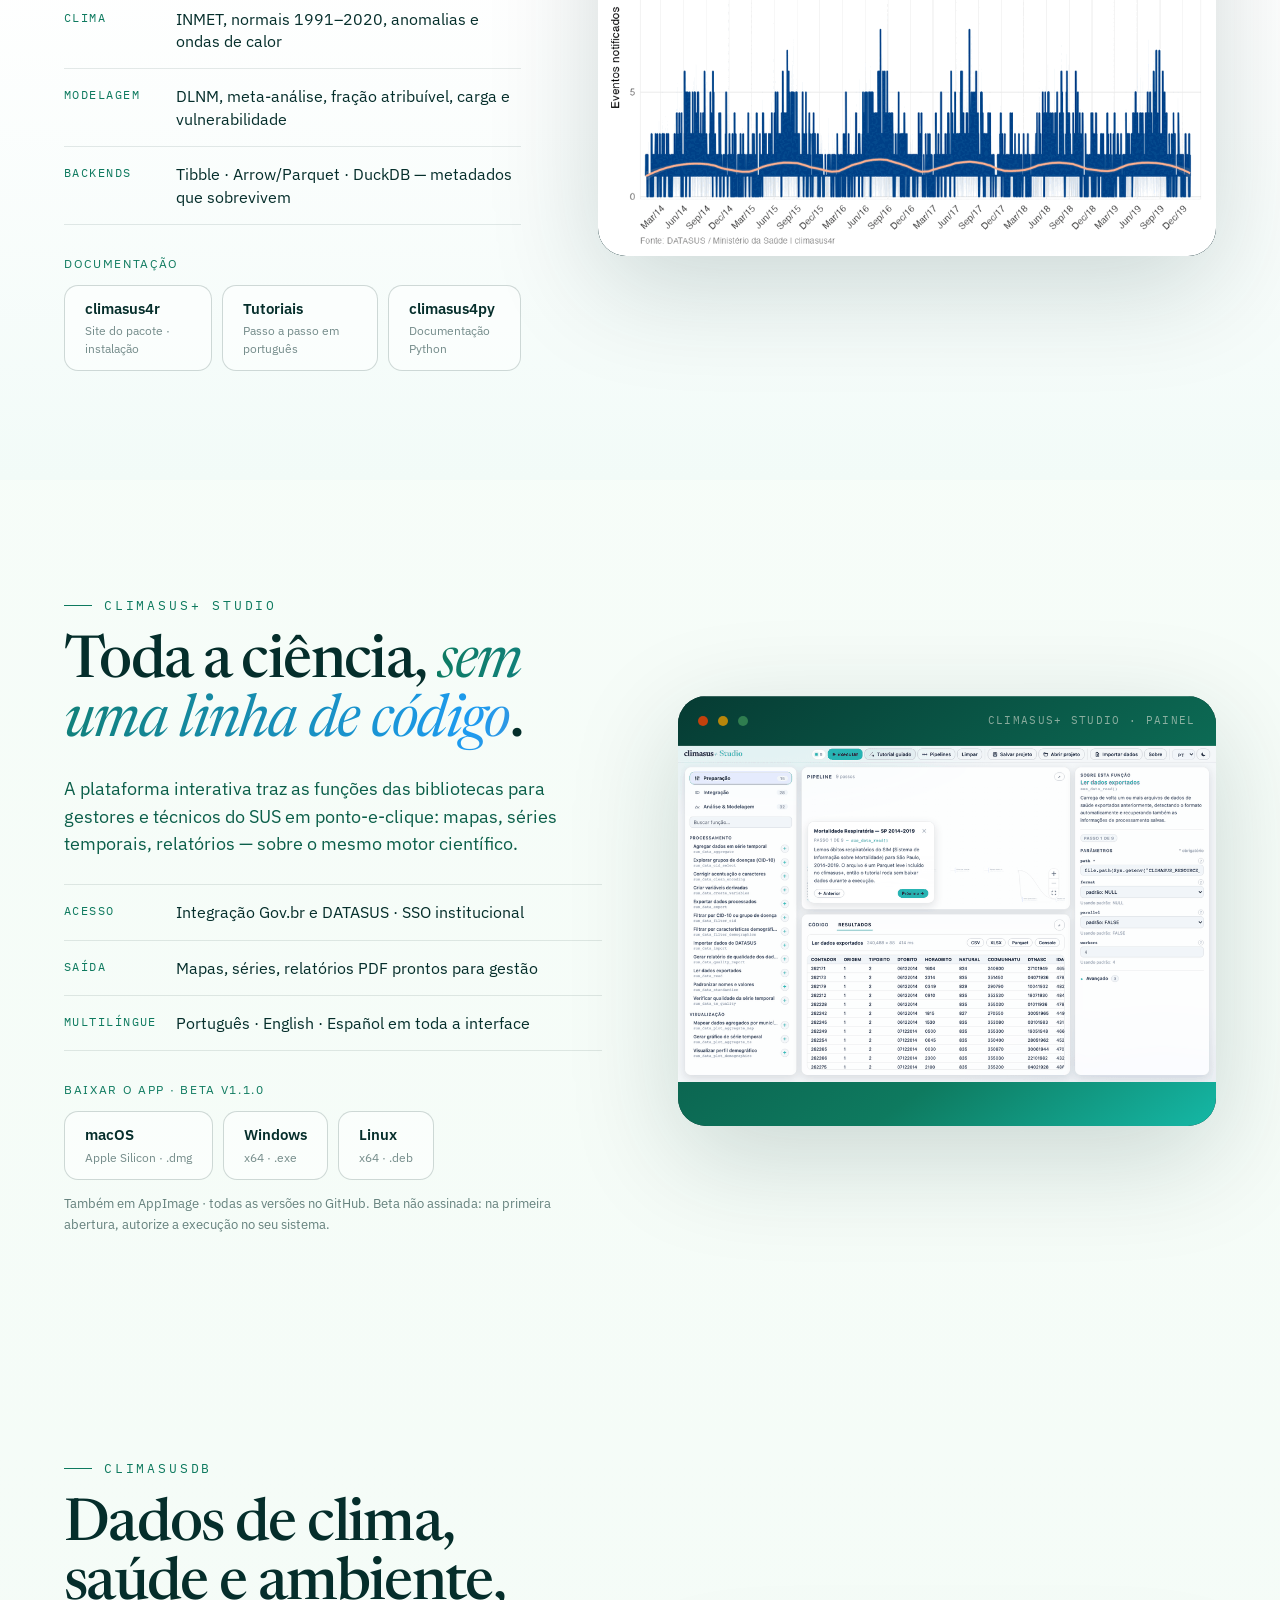
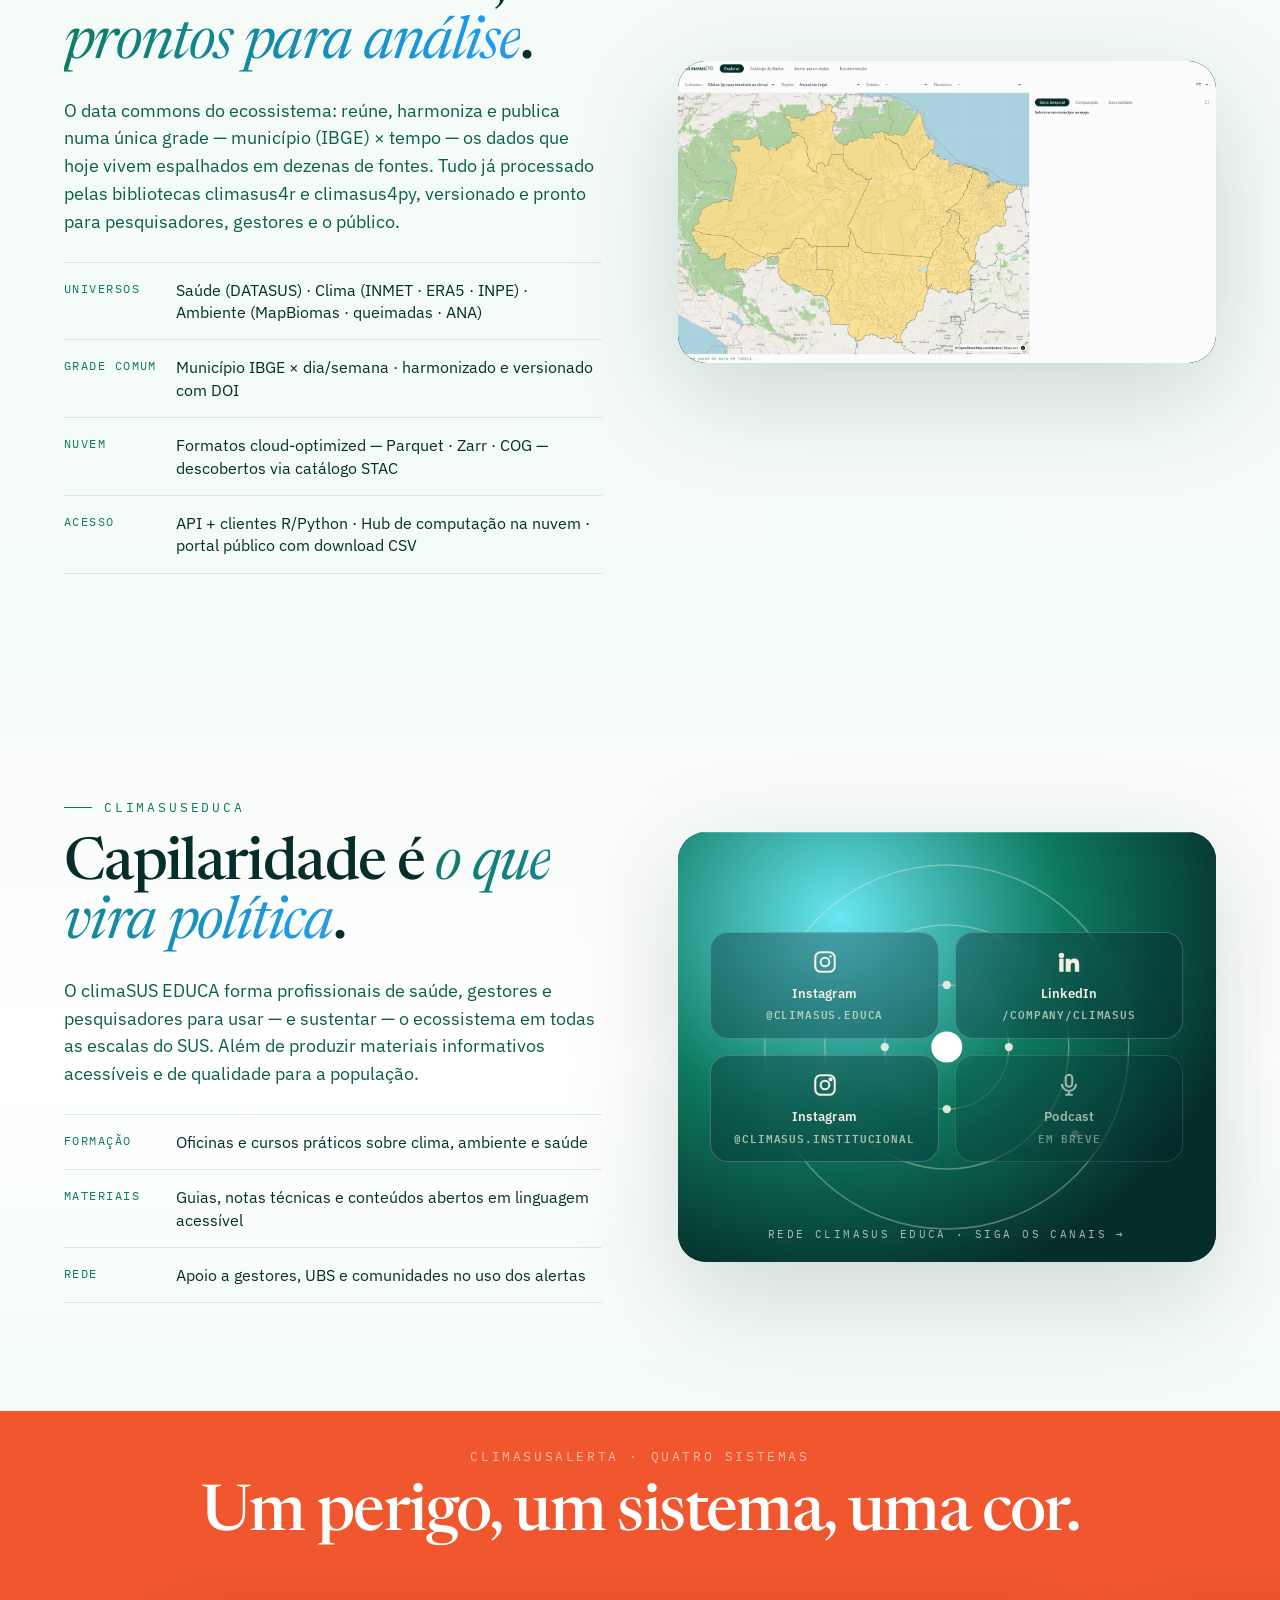
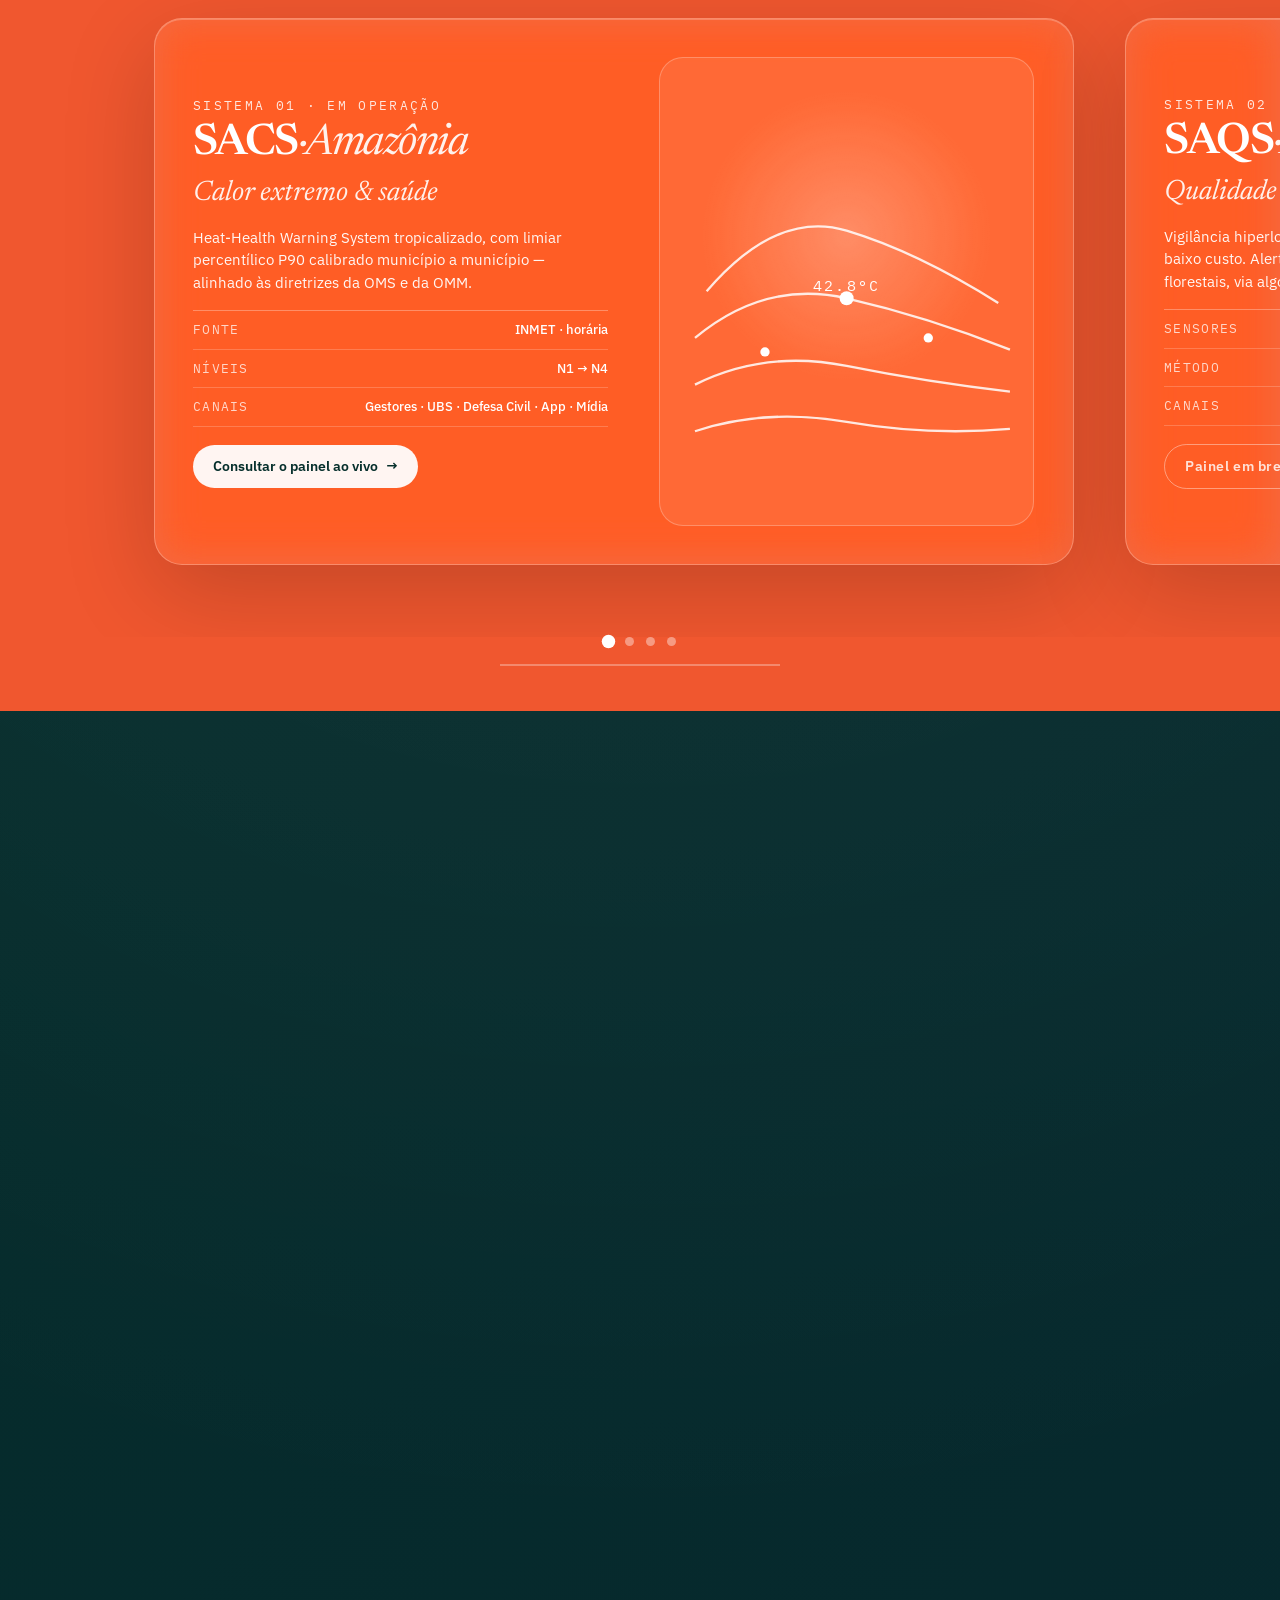
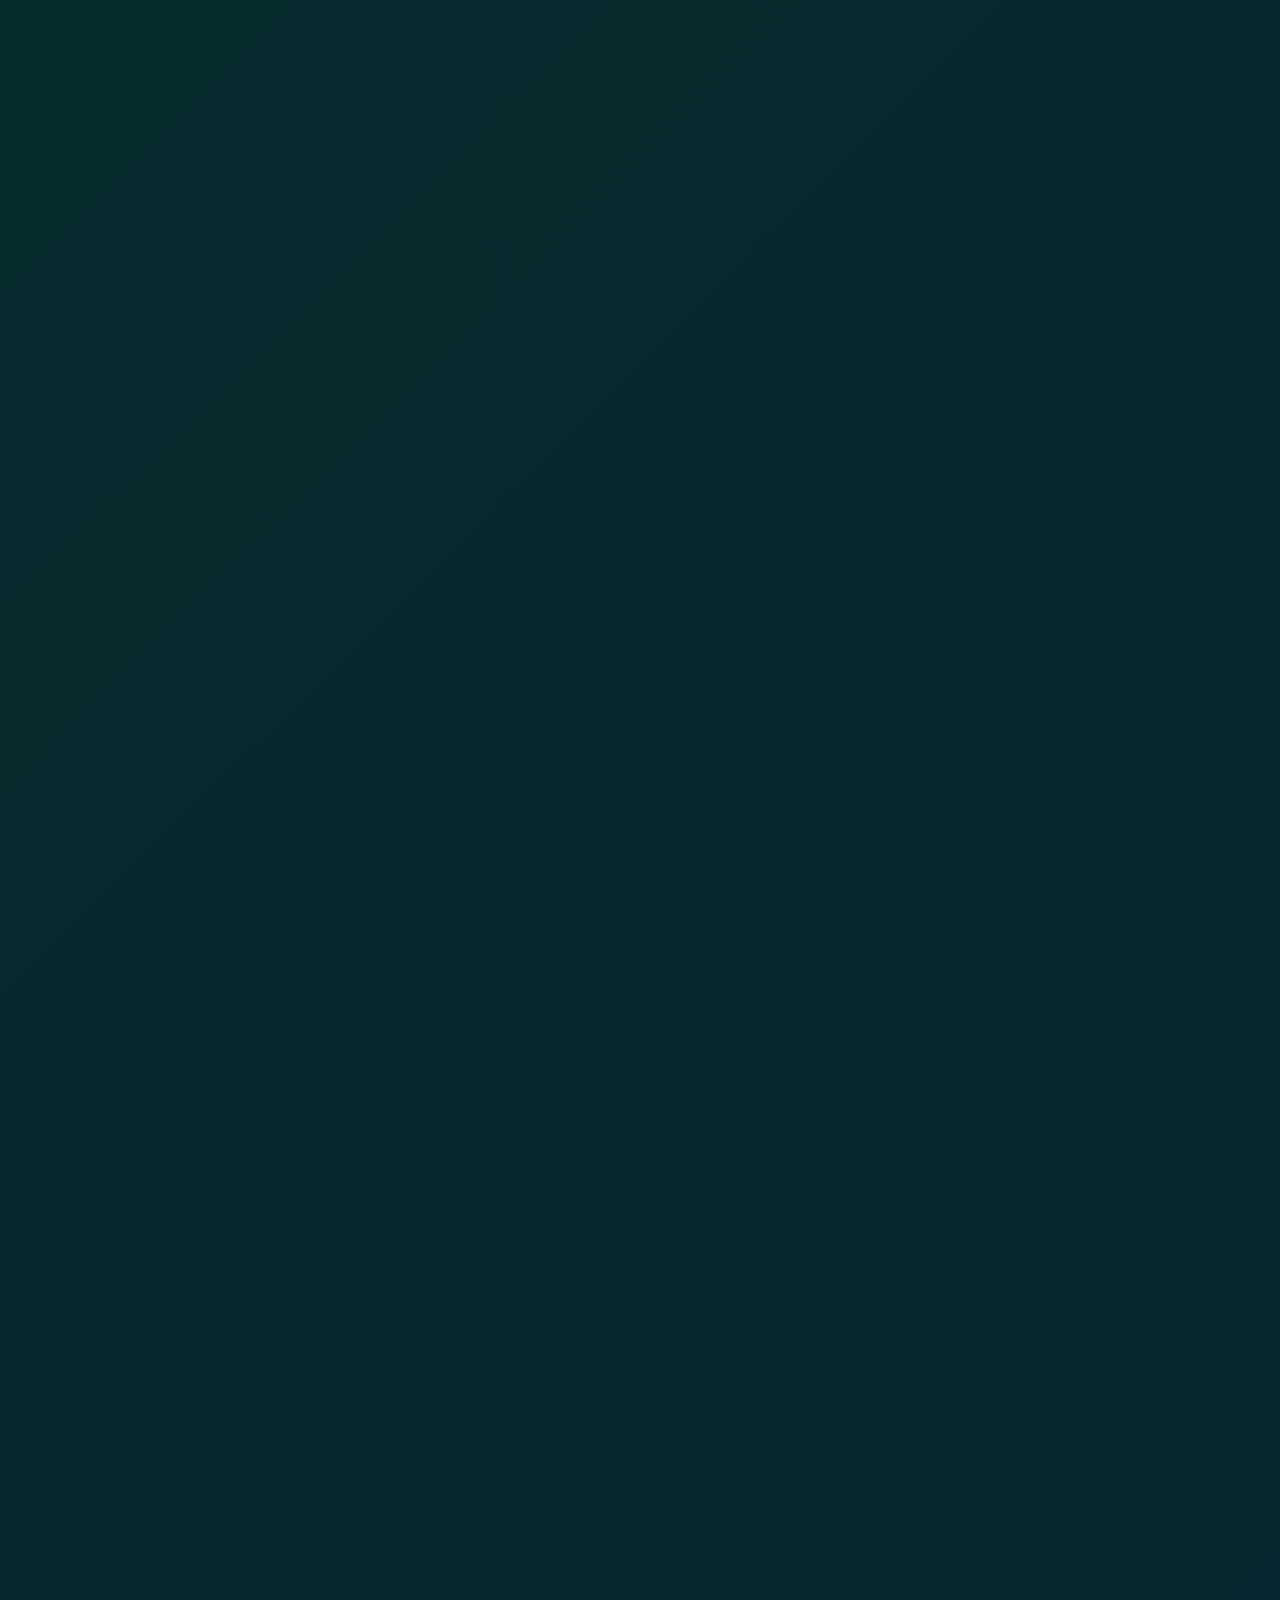
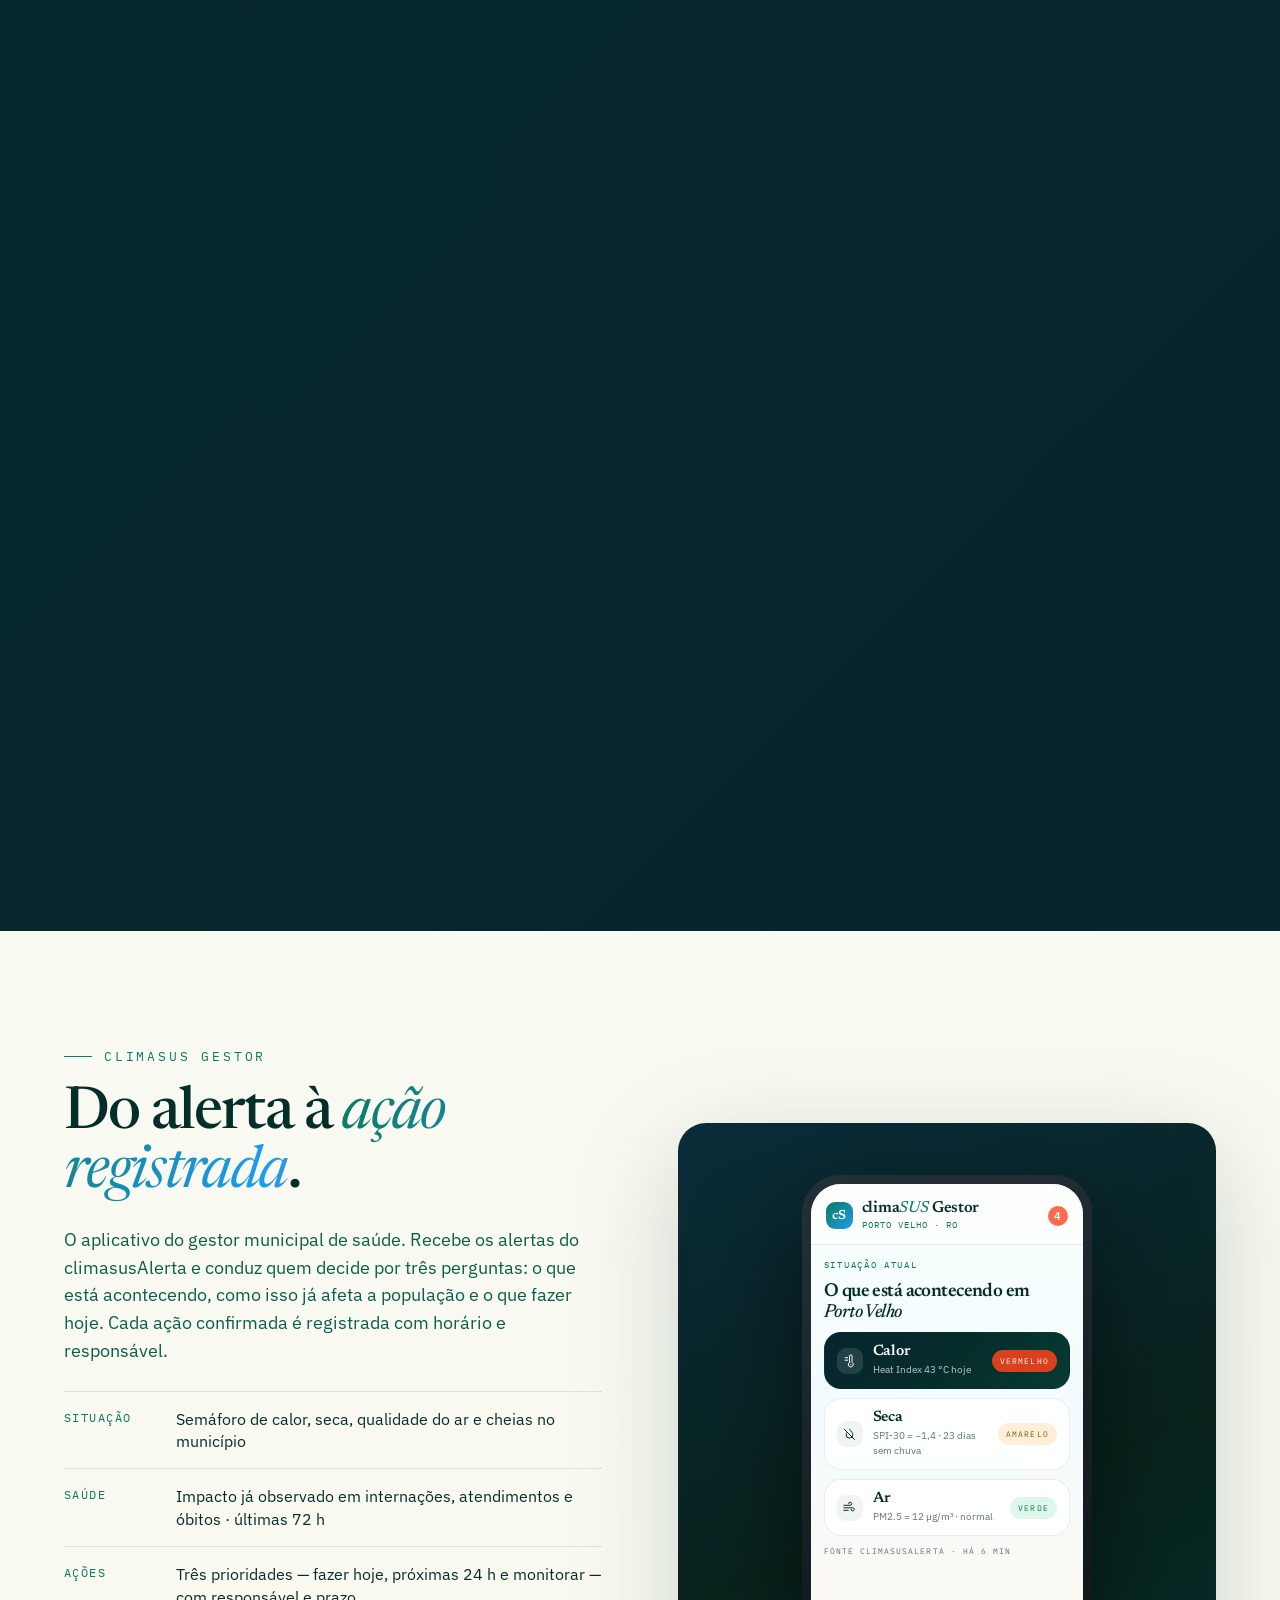
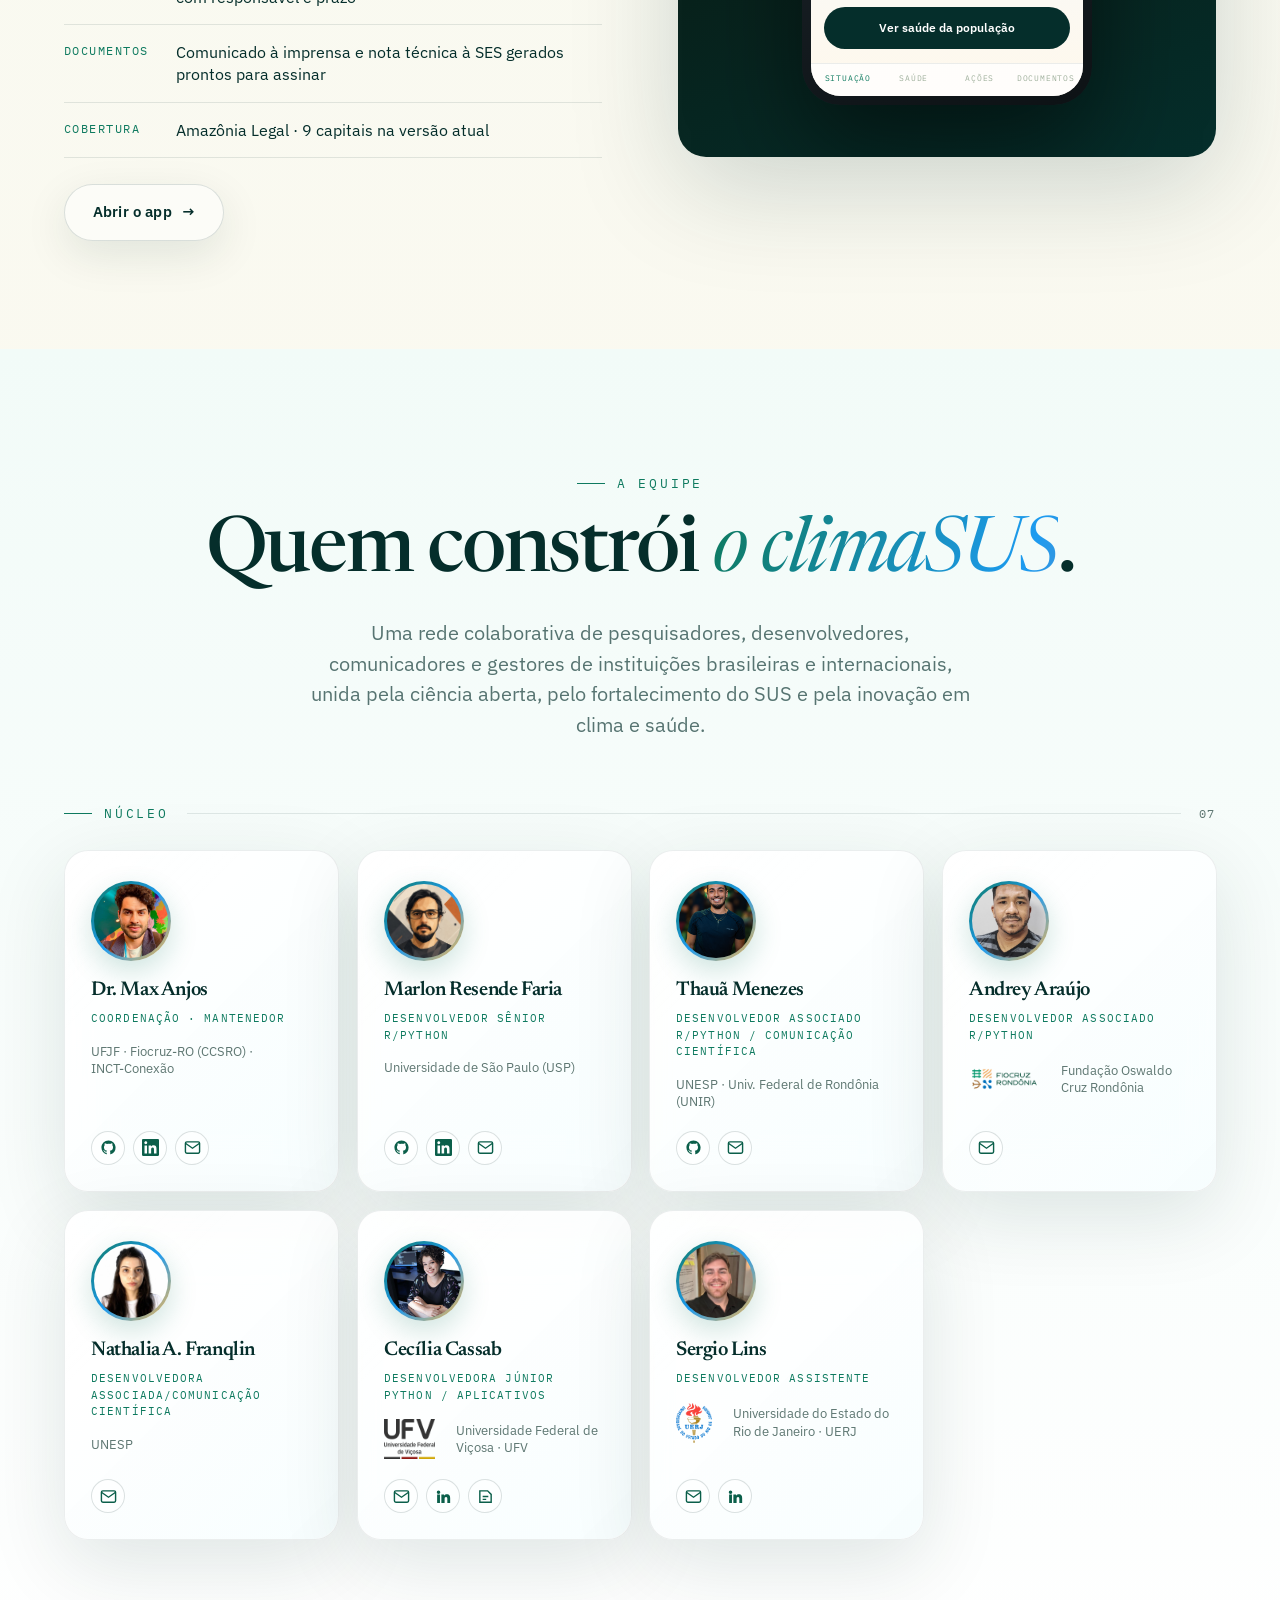
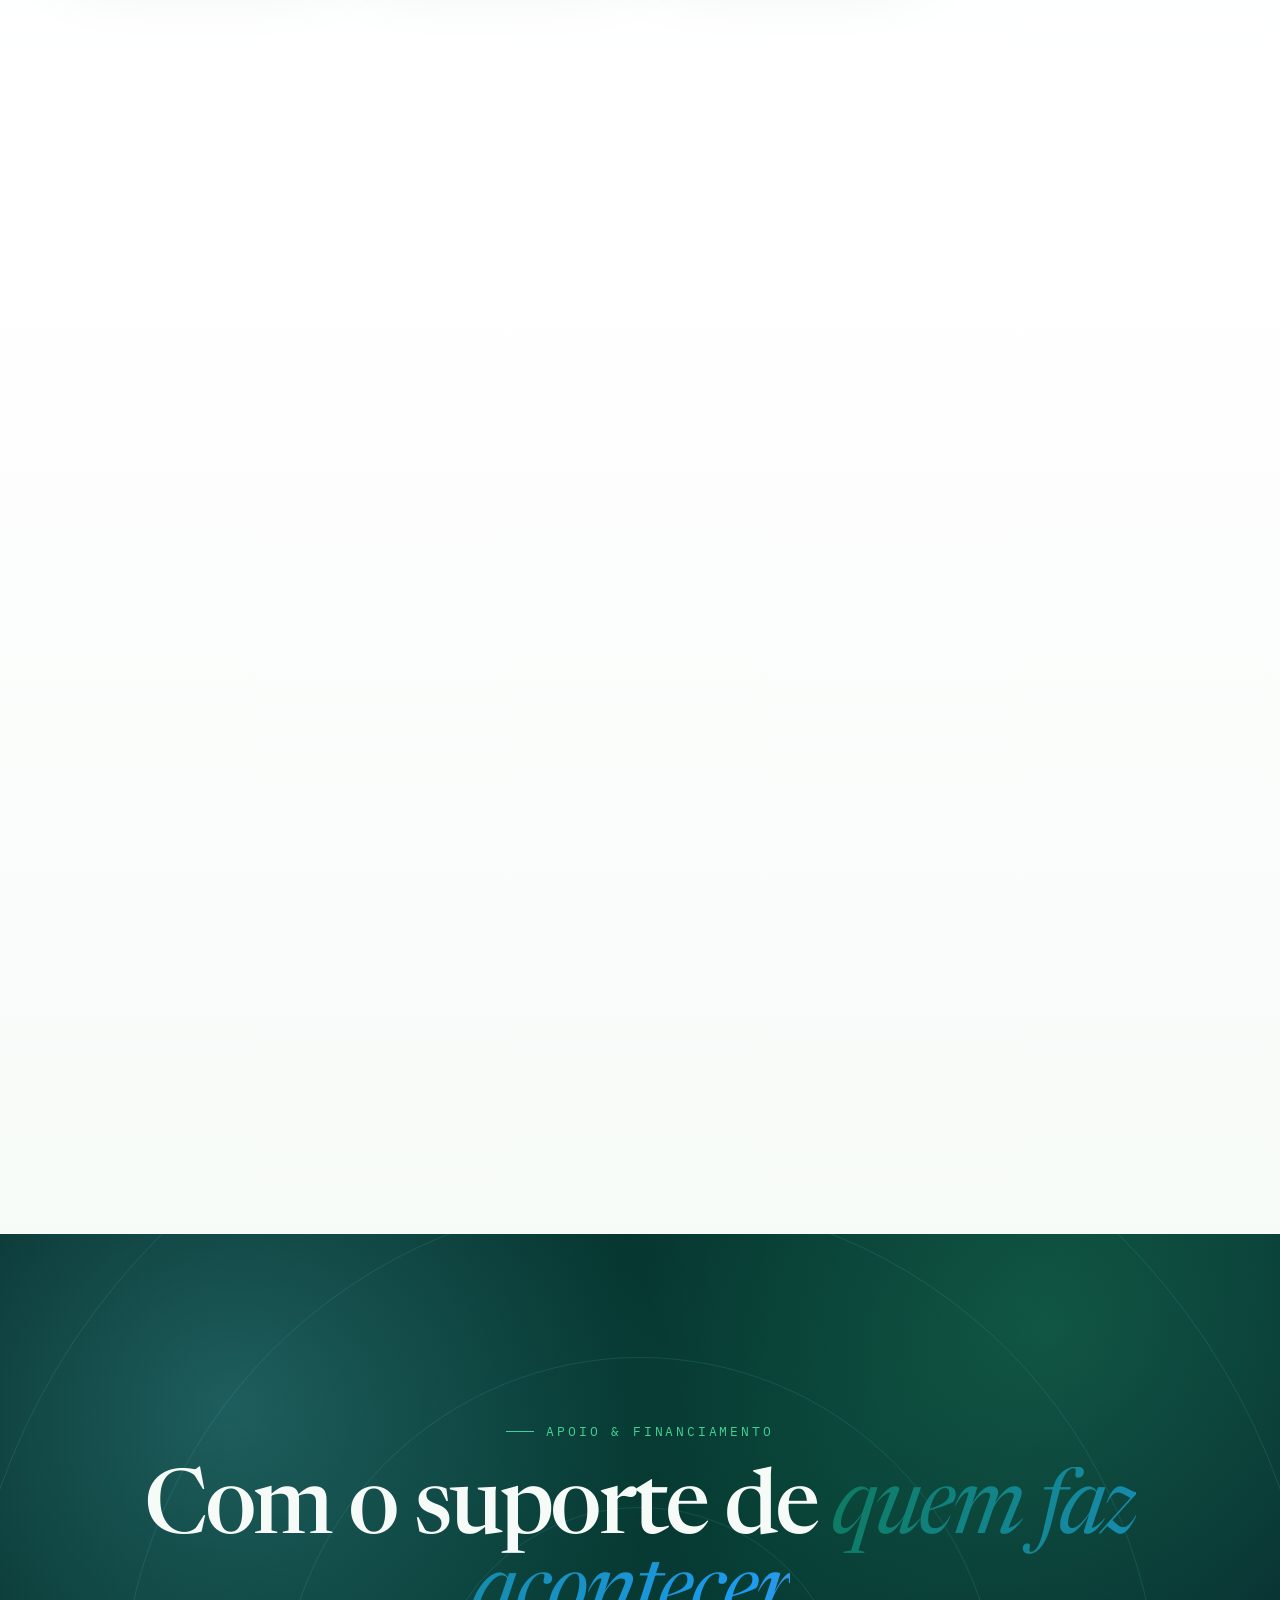
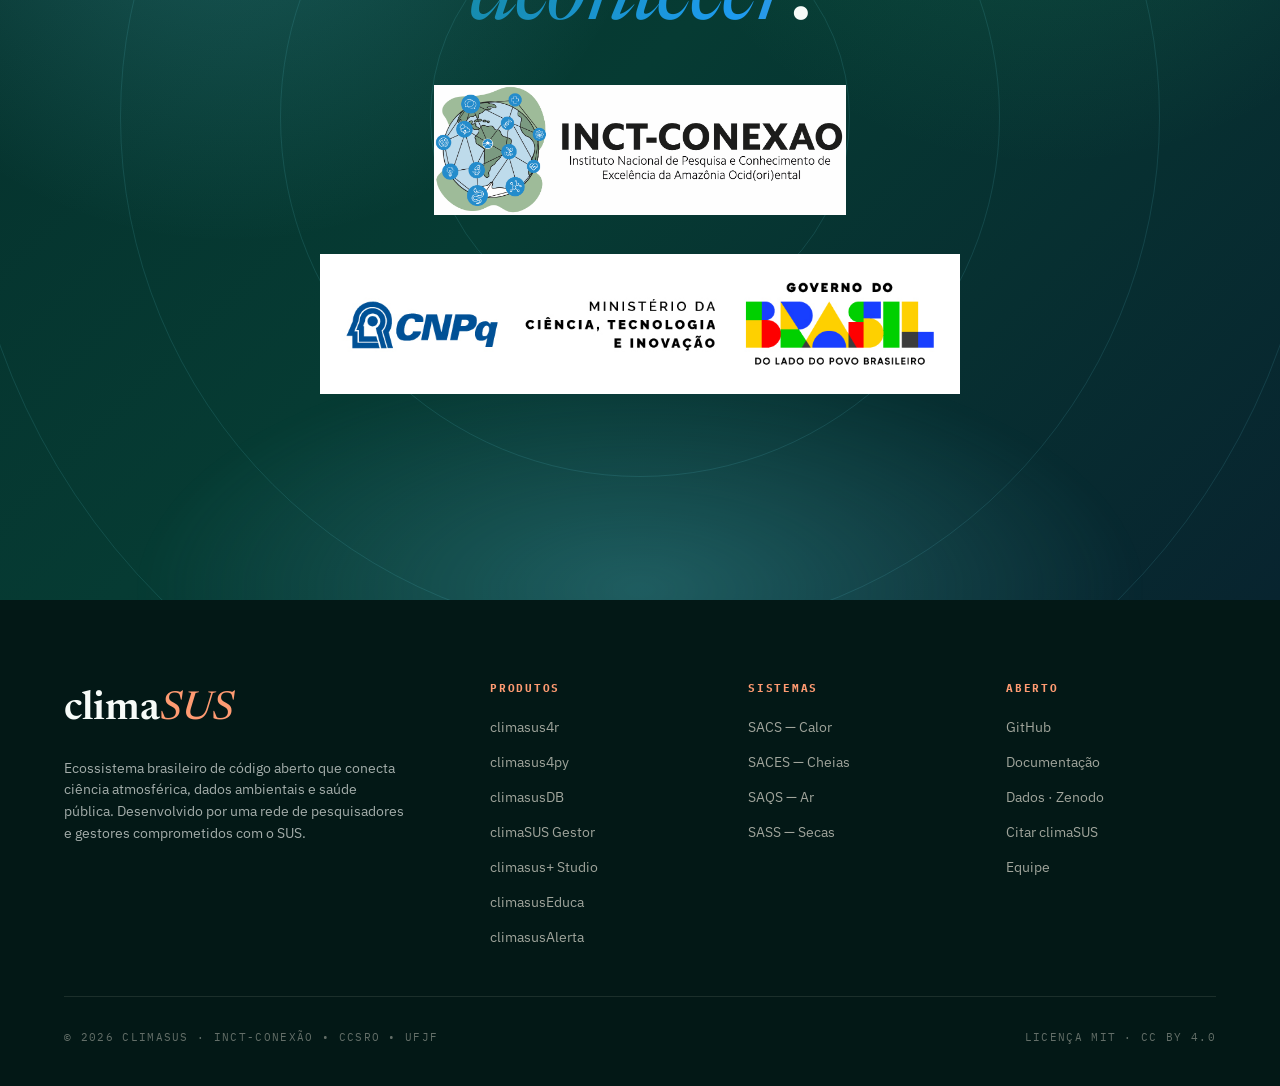
==== commit 3678771f: "site climaSUS (Aurora) Substitui o portal anterior pela pagina Aurora. Conteudo antigo permanece no " ====
--- a/index.html
+++ b/index.html
@@ -1,336 +1,1091 @@
-<!DOCTYPE html>
-<html lang="pt-BR" data-theme="light">
+<!doctype html>
+<html lang="pt-BR">
 <head>
-  <meta charset="UTF-8">
-  <meta name="viewport" content="width=device-width, initial-scale=1.0">
-  <title>ClimaSUS — Ecossistema de Dados de Saúde e Clima</title>
-
-  <link rel="icon" type="image/png" href="./assets/icons/favicon-16x16.png">
-
-  <meta name="description" content="Ecossistema de ferramentas para integrar, processar e analisar dados de saúde, clima e ambiente no Brasil.">
-  <meta property="og:title" content="ClimaSUS — Ecossistema de Dados de Saúde e Clima">
-  <meta property="og:description" content="Pacotes R e Python para análise epidemiológica climática integrada ao SUS.">
-  <meta property="og:url" content="https://climasus.github.io/">
-
-  <!-- Fonts -->
-  <link rel="preconnect" href="https://fonts.googleapis.com">
-  <link rel="preconnect" href="https://fonts.gstatic.com" crossorigin>
-  <link href="https://fonts.googleapis.com/css2?family=Space+Grotesk:wght@400;500;600;700;800&family=Inter:wght@400;500;600;700;800;900&display=swap" rel="stylesheet">
-
-  <!-- Styles -->
-  <link rel="stylesheet" href="./assets/css/main.css">
-
-  <!-- GSAP animations -->
-  <script src="https://cdnjs.cloudflare.com/ajax/libs/gsap/3.12.5/gsap.min.js" defer></script>
-  <script src="https://cdnjs.cloudflare.com/ajax/libs/gsap/3.12.5/ScrollTrigger.min.js" defer></script>
+<meta charset="utf-8" />
+<meta name="viewport" content="width=device-width, initial-scale=1" />
+<title>climaSUS — Ciência do clima e saúde pública</title>
+<link rel="icon" href="favicon.png" />
+<link rel="preconnect" href="https://fonts.googleapis.com">
+<link rel="preconnect" href="https://fonts.gstatic.com" crossorigin>
+<link href="https://fonts.googleapis.com/css2?family=Newsreader:ital,opsz,wght@0,6..72,400;0,6..72,500;0,6..72,600;1,6..72,400;1,6..72,500&family=IBM+Plex+Sans:wght@300;400;500;600;700&family=IBM+Plex+Mono:wght@400;500;600&display=swap" rel="stylesheet">
+<link rel="stylesheet" href="site-app.css">
+<link rel="stylesheet" href="site-aurora.css">
+<script>document.documentElement.className += ' preload';</script>
 </head>
 <body>
 
-  <!-- Particle canvas -->
-  <canvas id="particles-canvas" aria-hidden="true"></canvas>
-
-  <!-- ══ NAVBAR ══════════════════════════════════════════════════════════ -->
-  <nav class="navbar" id="navbar" role="navigation" aria-label="Main navigation">
-    <div class="nav-container">
-      <a href="/" class="nav-brand" aria-label="ClimaSUS home">
-        <img src="./assets/logos/climasuslogo.png"
-             onerror="this.style.display='none'"
-             alt="ClimaSUS logo">
-        <span>Clima<span style="color:var(--primary-dark)">SUS</span></span>
-      </a>
-
-      <ul class="nav-links" id="nav-links" role="list">
-        <li><a href="#about"        data-i18n="nav.ecosystem"></a></li>
-        <li><a href="#packages"     data-i18n="nav.packages"></a></li>
-        <li><a href="#architecture" data-i18n="nav.architecture">Arquitetura</a></li>
-        <li><a href="#roadmap"      data-i18n="nav.roadmap">Roadmap</a></li>
-        <li><a href="#team"         data-i18n="nav.team"></a></li>
-        <li><a href="#contact"      data-i18n="nav.contact"></a></li>
+<template id="__bundler_thumbnail" data-bg-color="#F7FBF8">
+  <svg viewBox="0 0 1200 800" xmlns="http://www.w3.org/2000/svg">
+    <defs>
+      <radialGradient id="auroraOrb" cx="38%" cy="32%" r="72%">
+        <stop offset="0%" stop-color="#FFFFFF" stop-opacity="0.96"/>
+        <stop offset="34%" stop-color="#6AE6F2" stop-opacity="0.42"/>
+        <stop offset="62%" stop-color="#42D392" stop-opacity="0.34"/>
+        <stop offset="100%" stop-color="#FFB84D" stop-opacity="0.25"/>
+      </radialGradient>
+      <linearGradient id="logoGrad" x1="300" x2="900" y1="0" y2="0">
+        <stop offset="0%" stop-color="#0E7A5F"/>
+        <stop offset="50%" stop-color="#1D9BF0"/>
+        <stop offset="100%" stop-color="#FF6B4A"/>
+      </linearGradient>
+    </defs>
+    <rect width="1200" height="800" fill="#F7FBF8"/>
+    <circle cx="220" cy="135" r="260" fill="#6AE6F2" opacity="0.30"/>
+    <circle cx="1000" cy="130" r="260" fill="#42D392" opacity="0.24"/>
+    <circle cx="590" cy="710" r="310" fill="#FFB84D" opacity="0.20"/>
+    <ellipse cx="600" cy="395" rx="330" ry="285" fill="url(#auroraOrb)"/>
+    <text x="600" y="430" text-anchor="middle" font-family="Georgia, serif" font-size="132" font-weight="700" letter-spacing="-7" fill="#052E2B">clima<tspan fill="url(#logoGrad)" font-style="italic">SUS</tspan></text>
+    <text x="600" y="500" text-anchor="middle" font-family="-apple-system, sans-serif" font-size="25" font-weight="500" fill="#5E7772" letter-spacing="2">CLIMA · SAÚDE · DADOS ABERTOS</text>
+  </svg>
+</template>
+
+<div class="top-progress" data-top-progress></div>
+
+<!-- ============ NAV ============ -->
+<nav class="nav" data-nav>
+  <a class="nav__brand" href="#top"><img class="nav__mark" src="logo-climasus.png" alt="">clima<span class="alt">SUS</span></a>
+  <div class="nav__links">
+    <a href="#ecossistema">Ecossistema</a>
+    <a href="#alerta">Alertas</a>
+    <a href="#ciencia">Ciência aberta</a>
+    <a href="#db">DB</a>
+    <a href="#plataforma">Plataforma</a>
+    <a href="#gestor">Gestor</a>
+    <a href="#equipe">Equipe</a>
+  </div>
+  <div class="nav__orgs">
+    <img src="logo-inct-conexao.png" alt="INCT-CONEXAO" class="orb orb--tall">
+    <img src="uploads/CNPq_v2017_rgb.png" alt="CNPq">
+    <img src="uploads/logo-fiocruz-rondonia.png" alt="Fiocruz Rondônia">
+    <img src="uploads/logo-ufjf.png" alt="UFJF" class="orb--tall">
+  </div>
+</nav>
+
+<!-- ============ HERO ============ -->
+<header class="hero" id="top" data-hero>
+  <div class="hero__bg">
+    <span class="blob b1" data-hero-layer data-depth="26"></span>
+    <span class="blob b2" data-hero-layer data-depth="-18"></span>
+    <span class="blob b3" data-hero-layer data-depth="14"></span>
+    <svg class="heromark" viewBox="0 0 1200 600" preserveAspectRatio="xMidYMid slice" aria-hidden="true">
+      <defs>
+        <linearGradient id="hmInk" x1="0" y1="0" x2="1" y2="0">
+          <stop offset="0%" stop-color="#0E3E52"></stop><stop offset="45%" stop-color="#14526B"></stop><stop offset="70%" stop-color="#1D8FA8"></stop><stop offset="100%" stop-color="#0E3E52"></stop>
+          <animateTransform attributeName="gradientTransform" type="translate" values="-1 0; 1 0; -1 0" dur="16s" repeatCount="indefinite"></animateTransform>
+        </linearGradient>
+        <linearGradient id="hmGreen" x1="0" y1="0" x2="1" y2="0">
+          <stop offset="0%" stop-color="#1E8C72"></stop><stop offset="40%" stop-color="#2AA687"></stop><stop offset="72%" stop-color="#5FD9C0"></stop><stop offset="100%" stop-color="#1E8C72"></stop>
+          <animateTransform attributeName="gradientTransform" type="translate" values="1 0; -1 0; 1 0" dur="13s" repeatCount="indefinite"></animateTransform>
+        </linearGradient>
+        <filter id="hmGlow" x="-60%" y="-60%" width="220%" height="220%"><feGaussianBlur stdDeviation="14" result="b"></feGaussianBlur><feMerge><feMergeNode in="b"></feMergeNode><feMergeNode in="SourceGraphic"></feMergeNode></feMerge></filter>
+        <filter id="hmSoft" x="-30%" y="-30%" width="160%" height="160%"><feGaussianBlur stdDeviation="26"></feGaussianBlur></filter>
+      </defs>
+      <g class="hm-flow hm-flow--haze" filter="url(#hmSoft)"><path pathLength="100" d="M-600 300 C-500 210 -400 210 -300 300 C-200 390 -100 390 0 300 C100 210 200 210 300 300 C400 390 500 390 600 300 C700 210 800 210 900 300 C1000 390 1100 390 1200 300 C1300 210 1400 210 1500 300 C1600 390 1700 390 1800 300"></path></g>
+      <g class="hm-flow hm-flow--ink"><path pathLength="100" d="M-600 250 C-500 170 -400 170 -300 250 C-200 330 -100 330 0 250 C100 170 200 170 300 250 C400 330 500 330 600 250 C700 170 800 170 900 250 C1000 330 1100 330 1200 250 C1300 170 1400 170 1500 250 C1600 330 1700 330 1800 250"></path></g>
+      <g class="hm-flow hm-flow--thin"><path pathLength="100" d="M-600 312 C-500 252 -400 252 -300 312 C-200 372 -100 372 0 312 C100 252 200 252 300 312 C400 372 500 372 600 312 C700 252 800 252 900 312 C1000 372 1100 372 1200 312 C1300 252 1400 252 1500 312 C1600 372 1700 372 1800 312"></path></g>
+      <g class="hm-flow hm-flow--green"><path pathLength="100" d="M-600 380 C-500 300 -400 300 -300 380 C-200 460 -100 460 0 380 C100 300 200 300 300 380 C400 460 500 460 600 380 C700 300 800 300 900 380 C1000 460 1100 460 1200 380 C1300 300 1400 300 1500 380 C1600 460 1700 460 1800 380"></path></g>
+      <circle class="hm-dot" r="34" filter="url(#hmGlow)"></circle>
+    </svg>
+    <span class="grid"></span>
+    <span class="grain"></span>
+  </div>
+  <div class="hero__vignette"></div>
+
+  <div class="hero__content" data-hero-content>
+    <span class="eyebrow hero__eyebrow">PLATAFORMA DE CLIMA, AMBIENTE E SAÚDE ÚNICA SUSTENTÁVEL • BRASIL</span>
+    <h1 class="hero__title" style="text-align: center; font-size: 200px; height: 239px; padding: 20px 0px 41px">
+      <span class="ch" style="animation-delay:.05s">c</span><span class="ch" style="animation-delay:.10s">l</span><span class="ch" style="animation-delay:.15s">i</span><span class="ch" style="animation-delay:.20s">m</span><span class="ch" style="animation-delay:.25s">a</span><span class="ch alt" style="animation-delay: .32s; font-weight: 500; padding: 20px 23px 0px">S</span><span class="ch alt" style="animation-delay: .38s; font-weight: 500; font-size: 200px; padding: 20px 23px 0px">U</span><span class="ch alt" style="animation-delay: .44s; padding: 20px 23px 0px">S</span>
+    </h1>
+    <p class="hero__sub">
+      Ciência do clima, dados ambientais e saúde pública — em código aberto, para antecipar os impactos do clima sobre quem mais precisa.
+    </p>
+    <div class="hero__cta">
+      <a href="#ecossistema" class="btn btn--primary">Conhecer o ecossistema <span class="arrow">→</span></a>
+    </div>
+  </div>
+
+  <div class="hero__scroll">
+    <span class="mouse"></span>
+    Role para explorar
+  </div>
+</header>
+
+<!-- ============ ECOSSISTEMA ============ -->
+<section class="section section--cream" id="ecossistema">
+  <div class="section-head" data-reveal>
+    <span class="eyebrow"><span class="bar"></span>O ecossistema</span>
+    <h2 class="section-title">Seis produtos, <span class="it">uma arquitetura aberta</span>.</h2>
+    <p class="section-lede">Da biblioteca científica ao alerta no rádio comunitário — cada componente preenche uma camada da mesma infraestrutura.</p>
+  </div>
+
+  <div class="wrap">
+    <div class="eco-grid">
+      <article class="eco-card lib-r" data-reveal style="--i:0">
+        <div>
+          <div class="eco-card__num">01 · Biblioteca R</div>
+          <h3 class="eco-card__name"><img class="eco-card__logo" src="uploads/logo.png" alt="">climasus<span class="alt">4r</span></h3>
+          <p class="eco-card__desc">Pipeline completo de análise clima‑saúde em R: importação do DATASUS, integração climática, DLNM, meta‑análise e síntese estratégica.</p>
+        </div>
+        <div class="eco-card__tag">DADOS · ANÁLISE · PESQUISA</div>
+      </article>
+
+      <article class="eco-card lib-py" data-reveal style="--i:1">
+        <div>
+          <div class="eco-card__num">02 · Biblioteca Python</div>
+          <h3 class="eco-card__name"><img class="eco-card__logo" src="uploads/climasus4py_logo_main.png" alt="">climasus<span class="alt">4py</span></h3>
+          <p class="eco-card__desc">Mesmo arcabouço científico em Python, voltado a pipelines de dados e aprendizado de máquina.</p>
+        </div>
+        <div class="eco-card__tag">Modelagem · ML</div>
+      </article>
+
+      <article class="eco-card plus" data-reveal style="--i:2">
+        <div>
+          <div class="eco-card__num">03 · Plataforma</div>
+          <h3 class="eco-card__name">climasus<span class="alt">+ Studio</span></h3>
+          <p class="eco-card__desc">As mesmas funções científicas em ponto‑e‑clique, para gestores e técnicos do SUS sem programação.</p>
+        </div>
+        <div class="eco-card__tag">Gestores · SUS</div>
+      </article>
+
+      <article class="eco-card db" data-reveal style="--i:0">
+        <div>
+          <div class="eco-card__num">04 · Banco de dados</div>
+          <h3 class="eco-card__name">climasus<span class="alt">DB</span></h3>
+          <p class="eco-card__desc">A plataforma de dados integrados de clima, saúde e ambiente do Brasil — já processados pelas bibliotecas e prontos para análise.</p>
+        </div>
+        <div class="eco-card__tag">Data commons · Nuvem</div>
+      </article>
+
+      <article class="eco-card educa" data-reveal style="--i:0">
+        <div>
+          <div class="eco-card__num">05 · Capacitação</div>
+          <h3 class="eco-card__name">climasus<span class="alt">Educa</span></h3>
+          <p class="eco-card__desc">Formação de gestores, técnicos e pesquisadores em clima e saúde — porque tecnologia sem capilaridade institucional não vira política pública.</p>
+        </div>
+        <div class="eco-card__tag">Formação · Rede</div>
+      </article>
+
+      <article class="eco-card alerta" data-reveal style="--i:1">
+        <div>
+          <div class="eco-card__num">06 · Plataforma operacional</div>
+          <h3 class="eco-card__name">climasus<span class="alt">Alerta</span></h3>
+          <p class="eco-card__desc">Onde os sistemas de alerta precoce multi‑perigo são executados: calor, cheias, qualidade do ar e secas, cada um com seus canais.</p>
+        </div>
+        <div class="eco-card__tag">SACS · SACES · SAQS · SASS</div>
+        <a class="eco-app" href="https://climasus-gestor.vercel.app/" target="_blank" rel="noopener">
+          <div class="phone">
+            <div class="phone__scr">
+              <span class="phone__notch"></span>
+              <div class="phone__bar"><span class="phone__dot"></span><span class="phone__ttl">SACS · Alerta</span></div>
+              <div class="phone__body">
+                <div class="phone__alert">
+                  <div class="phone__lvl">Nível 3 · Calor</div>
+                  <div class="phone__temp">38,4°</div>
+                  <div class="phone__loc">Porto Velho · RO</div>
+                </div>
+                <div class="phone__row"><i style="background:#E5482A"></i><span>Risco alto para idosos</span></div>
+                <div class="phone__row"><i style="background:#FFB84D"></i><span>Ativar pontos de hidratação</span></div>
+                <div class="phone__cta">Ver ações</div>
+              </div>
+            </div>
+          </div>
+          <div class="eco-app__copy">
+            <span class="eco-app__flag">App · Novo</span>
+            <span class="eco-app__name">climaSUS <span class="alt">Gestor</span></span>
+            <span class="eco-app__desc">Leva o alerta ao celular do gestor de saúde, com o risco detalhado e a ação recomendada.</span>
+            <span class="eco-app__link">Abrir o app →</span>
+          </div>
+        </a>
+      </article>
+    </div>
+  </div>
+</section>
+
+<!-- ============ FEATURE — climasus4r / 4py (ciência aberta) ============ -->
+<section class="feature section--cream" id="ciencia">
+  <div class="feature__inner">
+    <div class="feature__text" data-reveal="left">
+      <span class="eyebrow feature__eyebrow"><span class="bar"></span>climasus4r · climasus4py</span>
+      <h2 class="feature__title">Da importação <span class="it">à decisão</span>, em uma só linha.</h2>
+      <div class="feature__body">
+        <p>As bibliotecas científicas são o motor de todo o ecossistema. Importam dados brutos do SUS, integram clima e território, e chegam à modelagem causal — tudo reprodutível e em código aberto.</p>
+      </div>
+      <ul class="feature__list">
+        <li><span class="k">Pipeline</span><span>Import → clean → standardize → filter → derive → aggregate</span></li>
+        <li><span class="k">Clima</span><span>INMET, normais 1991–2020, anomalias e ondas de calor</span></li>
+        <li><span class="k">Modelagem</span><span>DLNM, meta‑análise, fração atribuível, carga e vulnerabilidade</span></li>
+        <li><span class="k">Backends</span><span>Tibble · Arrow/Parquet · DuckDB — metadados que sobrevivem</span></li>
       </ul>
-
-      <div class="nav-actions">
-        <div class="lang-switcher" role="group" aria-label="Language selector">
-          <button data-lang-option="pt" class="active" aria-pressed="true">PT</button>
-          <button data-lang-option="en" aria-pressed="false">EN</button>
-          <button data-lang-option="es" aria-pressed="false">ES</button>
-        </div>
-        <button class="theme-toggle" data-theme-toggle aria-label="Toggle theme">
-          <span class="theme-icon">🌙</span>
-        </button>
-        <a href="https://climasus.github.io/climasus4r/" target="_blank" rel="noopener"
-           class="btn-cta" data-i18n="nav.get_started">Get Started</a>
-      </div>
-    </div>
-  </nav>
-
-  <!-- ══ HERO ════════════════════════════════════════════════════════════ -->
-  <section class="hero" id="hero" aria-labelledby="hero-title">
-    <div class="hero-container">
-      <!-- Left: text -->
-      <div class="hero-text">
-        <div class="hero-badge">
-          <span class="badge-dot" style="width:8px;height:8px;background:var(--primary-dark);border-radius:50%;display:inline-block;"></span>
-          <span data-i18n="hero.badge">Open &amp; Reproducible Science</span>
-        </div>
-
-        <h1 class="hero-title" id="hero-title">
-          <span data-i18n="hero.title_line1">Climate Science</span><br>
-          <span class="gradient-text" data-i18n="hero.title_line2">Integrated with SUS</span>
-        </h1>
-
-        <p class="hero-subtitle" data-i18n="hero.subtitle">
-          Ecosystem of tools for integrating, processing, and analyzing health, climate, and environment data in Brazil.
-        </p>
-
-        <div class="hero-ctas">
-          <a href="https://climasus.github.io/climasus4r/" target="_blank" rel="noopener"
-             class="btn-primary">
-            <span data-i18n="hero.cta_primary">Get Started</span>
-            <svg width="16" height="16" viewBox="0 0 24 24" fill="none"
-                 stroke="currentColor" stroke-width="2.5" aria-hidden="true">
-              <path d="M5 12h14M12 5l7 7-7 7"/>
+      <div class="dl">
+        <span class="dl__label">Documentação</span>
+        <div class="dl__row dl__row--docs">
+          <a class="dl__btn" href="https://bymaxanjos.github.io/climasus4r/"><span class="dl__os">climasus4r</span><span class="dl__meta">Site do pacote · instalação</span></a>
+          <a class="dl__btn" href="https://bymaxanjos.github.io/climasus4r/pt/articles/tutorials.html"><span class="dl__os">Tutoriais</span><span class="dl__meta">Passo a passo em português</span></a>
+          <a class="dl__btn" href="https://climasus.github.io/climasus4py/"><span class="dl__os">climasus4py</span><span class="dl__meta">Documentação Python</span></a>
+        </div>
+      </div>
+    </div>
+    <div class="feature__media" data-reveal="right">
+      <div class="codewin">
+        <div class="codewin__bar">
+          <span class="d"></span><span class="d"></span><span class="d"></span>
+          <span class="t">R · climasus4r</span>
+        </div>
+        <img class="codewin__shot" src="uploads/climasus4r_pipeline.gif" alt="Pipeline climasus4r: código de importação e agregação do DATASUS gerando a curva epidêmica de eventos notificados">
+      </div>
+    </div>
+  </div>
+</section>
+
+<!-- ============ FEATURE — climasus+ (plataforma) ============ -->
+<section class="feature" id="plataforma">
+  <div class="feature__inner feature--reverse">
+    <div class="feature__media" data-reveal="left">
+      <div class="platwin">
+        <div class="platwin__bar">
+          <span class="dot" style="background:#C2410C"></span>
+          <span class="dot" style="background:#B8860B"></span>
+          <span class="dot" style="background:#2F7D4F"></span>
+          <span class="platwin__chip">climasus+ Studio · painel</span>
+        </div>
+        <img class="platwin__shot" src="uploads/climasus-studio-demo.gif" alt="Demonstração do climasus+ Studio: montagem de um pipeline de análise em ponto-e-clique">
+      </div>
+    </div>
+    <div class="feature__text" data-reveal="right">
+      <span class="eyebrow feature__eyebrow"><span class="bar"></span>climasus+ Studio</span>
+      <h2 class="feature__title">Toda a ciência, <span class="it">sem uma linha de código</span>.</h2>
+      <div class="feature__body">
+        <p>A plataforma interativa traz as funções das bibliotecas para gestores e técnicos do SUS em ponto‑e‑clique: mapas, séries temporais, relatórios — sobre o mesmo motor científico.</p>
+      </div>
+      <ul class="feature__list">
+        <li><span class="k">Acesso</span><span>Integração Gov.br e DATASUS · SSO institucional</span></li>
+        <li><span class="k">Saída</span><span>Mapas, séries, relatórios PDF prontos para gestão</span></li>
+        <li><span class="k">Multilíngue</span><span>Português · English · Español em toda a interface</span></li>
+      </ul>
+      <div class="dl">
+        <span class="dl__label">Baixar o app · beta v1.1.0</span>
+        <div class="dl__row">
+          <a class="dl__btn" href="https://github.com/ByMaxAnjos/climasus-plus/releases/download/v1.1.0-beta.1/climasus%2B.Studio_1.1.0-beta.1_aarch64.dmg"><span class="dl__os">macOS</span><span class="dl__meta">Apple Silicon · .dmg</span></a>
+          <a class="dl__btn" href="https://github.com/ByMaxAnjos/climasus-plus/releases/download/v1.1.0-beta.1/climasus%2B.Studio_1.1.0-beta.1_x64-setup.exe"><span class="dl__os">Windows</span><span class="dl__meta">x64 · .exe</span></a>
+          <a class="dl__btn" href="https://github.com/ByMaxAnjos/climasus-plus/releases/download/v1.1.0-beta.1/climasus%2B.Studio_1.1.0-beta.1_amd64.deb"><span class="dl__os">Linux</span><span class="dl__meta">x64 · .deb</span></a>
+        </div>
+        <span class="dl__note">Também em <a href="https://github.com/ByMaxAnjos/climasus-plus/releases/download/v1.1.0-beta.1/climasus%2B.Studio_1.1.0-beta.1_amd64.AppImage">AppImage</a> · todas as versões no <a href="https://github.com/ByMaxAnjos/climasus-plus/releases">GitHub</a>. Beta não assinada: na primeira abertura, autorize a execução no seu sistema.</span>
+      </div>
+    </div>
+  </div>
+</section>
+
+<!-- ============ FEATURE — climasusDados (data commons) ============ -->
+<section class="feature" id="db">
+  <div class="feature__inner feature--reverse">
+    <div class="feature__media" data-reveal="left">
+      <div class="datawin">
+        <img class="datawin__shot" src="uploads/climasusdb_explorar_amazonia_porto_velho.gif" alt="climasusDB · tela de exploração de dados com mapa da Amazônia e série temporal">
+      </div>
+    </div>
+    <div class="feature__text" data-reveal="right">
+      <span class="eyebrow feature__eyebrow"><span class="bar"></span>climasusDB</span>
+      <h2 class="feature__title">Dados de clima, saúde e ambiente, <span class="it">prontos para análise</span>.</h2>
+      <div class="feature__body">
+        <p>O data commons do ecossistema: reúne, harmoniza e publica numa única grade — município (IBGE) × tempo — os dados que hoje vivem espalhados em dezenas de fontes. Tudo já processado pelas bibliotecas climasus4r e climasus4py, versionado e pronto para pesquisadores, gestores e o público.</p>
+      </div>
+      <ul class="feature__list">
+        <li><span class="k">Universos</span><span>Saúde (DATASUS) · Clima (INMET · ERA5 · INPE) · Ambiente (MapBiomas · queimadas · ANA)</span></li>
+        <li><span class="k">Grade comum</span><span>Município IBGE × dia/semana · harmonizado e versionado com DOI</span></li>
+        <li><span class="k">Nuvem</span><span>Formatos cloud‑optimized — Parquet · Zarr · COG — descobertos via catálogo STAC</span></li>
+        <li><span class="k">Acesso</span><span>API + clientes R/Python · Hub de computação na nuvem · portal público com download CSV</span></li>
+      </ul>
+    </div>
+  </div>
+</section>
+
+<!-- ============ FEATURE — climasusEduca ============ -->
+<section class="feature section--cream">
+  <div class="feature__inner">
+    <div class="feature__text" data-reveal="left">
+      <span class="eyebrow feature__eyebrow"><span class="bar"></span>climasusEduca</span>
+      <h2 class="feature__title">Capilaridade é <span class="it">o que vira política</span>.</h2>
+      <div class="feature__body">
+        <p>O climaSUS EDUCA forma profissionais de saúde, gestores e pesquisadores para usar — e sustentar — o ecossistema em todas as escalas do SUS. Além de produzir materiais informativos acessíveis e de qualidade para a população.</p>
+      </div>
+      <ul class="feature__list">
+        <li><span class="k">Formação</span><span>Oficinas e cursos práticos sobre clima, ambiente e saúde</span></li>
+        <li><span class="k">Materiais</span><span>Guias, notas técnicas e conteúdos abertos em linguagem acessível</span></li>
+        <li><span class="k">Rede</span><span>Apoio a gestores, UBS e comunidades no uso dos alertas</span></li>
+      </ul>
+    </div>
+    <div class="feature__media" data-reveal="right">
+      <div class="educawin">
+        <svg viewBox="0 0 520 420" width="100%" height="100%" preserveAspectRatio="xMidYMid slice">
+          <g fill="none" stroke="rgba(244,239,227,0.34)" stroke-width="1.4">
+            <circle cx="260" cy="210" r="60"/>
+            <circle cx="260" cy="210" r="118"/>
+            <circle cx="260" cy="210" r="176"/>
+          </g>
+          <g class="edu-orbit edu-orbit--in" fill="rgba(244,239,227,0.9)">
+            <circle cx="260" cy="150" r="4"/><circle cx="320" cy="210" r="4"/><circle cx="260" cy="270" r="4"/><circle cx="200" cy="210" r="4"/>
+          </g>
+          <g class="edu-orbit edu-orbit--out" fill="rgba(244,239,227,0.6)">
+            <circle cx="384" cy="126" r="3.5"/><circle cx="136" cy="294" r="3.5"/><circle cx="384" cy="294" r="3.5"/><circle cx="136" cy="126" r="3.5"/>
+          </g>
+          <circle class="edu-core" cx="260" cy="210" r="15" fill="#fff"/>
+        </svg>
+        <div class="edunet">
+          <a class="edunet__node edunet__node--ig" href="https://www.instagram.com/climasus.educa?igsi=MzRlODBiNWFlZA==" target="_blank" rel="noopener" style="--d:0s">
+            <svg viewBox="0 0 24 24" fill="none" stroke="currentColor" stroke-width="1.9"><rect x="3" y="3" width="18" height="18" rx="5"/><circle cx="12" cy="12" r="4"/><circle cx="17.2" cy="6.8" r="1.1" fill="currentColor" stroke="none"/></svg>
+            <span class="edunet__label">Instagram<em>@climasus.educa</em></span>
+          </a>
+          <a class="edunet__node edunet__node--li" href="https://www.linkedin.com/company/climasus/" target="_blank" rel="noopener" style="--d:.5s">
+            <svg viewBox="0 0 24 24" fill="currentColor"><path d="M4.98 3.5a2.5 2.5 0 1 1 0 5 2.5 2.5 0 0 1 0-5zM3 9h4v12H3zM9 9h3.8v1.7h.05c.53-.95 1.83-1.95 3.77-1.95 4.03 0 4.78 2.5 4.78 5.75V21h-4v-5.3c0-1.27-.02-2.9-1.77-2.9-1.78 0-2.05 1.37-2.05 2.8V21H9z"/></svg>
+            <span class="edunet__label">LinkedIn<em>/company/climasus</em></span>
+          </a>
+          <a class="edunet__node edunet__node--yt" href="https://www.instagram.com/climasus.institucional?igsi=MzRlODBiNWFlZA==" target="_blank" rel="noopener" style="--d:1s">
+            <svg viewBox="0 0 24 24" fill="none" stroke="currentColor" stroke-width="1.9"><rect x="3" y="3" width="18" height="18" rx="5"/><circle cx="12" cy="12" r="4"/><circle cx="17.2" cy="6.8" r="1"/></svg>
+            <span class="edunet__label">Instagram<em>@climasus.institucional</em></span>
+          </a>
+          <span class="edunet__node edunet__node--pc is-soon" style="--d:1.5s">
+            <svg viewBox="0 0 24 24" fill="none" stroke="currentColor" stroke-width="1.9"><rect x="9" y="2.5" width="6" height="11" rx="3"/><path d="M5.5 11a6.5 6.5 0 0 0 13 0M12 17.5V21M8.5 21h7"/></svg>
+            <span class="edunet__label">Podcast<em>em breve</em></span>
+          </span>
+        </div>
+        <a class="edunet__caption" href="https://linktr.ee/projeto.climasus?utm_source=linktree_profile_share" target="_blank" rel="noopener">Rede climaSUS EDUCA · siga os canais →</a>
+      </div>
+    </div>
+  </div>
+</section>
+
+<!-- ============ PINNED COLOR-SCRUB — 3 SISTEMAS ============ -->
+<section class="scrub" id="alerta"
+         data-scrub
+         data-stops="#F0572F,#0FA08D,#D98A1E,#1C82C4"
+         data-ink="#ffffff,#ffffff,#ffffff,#ffffff">
+  <div class="scrub__stage" data-scrub-stage>
+    <div class="scrub__head">
+      <div class="scrub__kicker">climasusAlerta · quatro sistemas</div>
+      <h2 class="scrub__title">Um perigo, um sistema, uma cor.</h2>
+    </div>
+
+    <div class="scrub__viewport">
+      <div class="scrub__track" data-scrub-track>
+
+        <!-- SACS -->
+        <article class="scrub-card active" data-scrub-card>
+          <div class="scrub-card__text">
+            <div class="scrub-card__code">Sistema 01 · em operação</div>
+            <h3 class="scrub-card__name">SACS<span class="it">·Amazônia</span></h3>
+            <p class="scrub-card__tag">Calor extremo &amp; saúde</p>
+            <p class="scrub-card__desc">Heat‑Health Warning System tropicalizado, com limiar percentílico P90 calibrado município a município — alinhado às diretrizes da OMS e da OMM.</p>
+            <div class="scrub-card__attrs">
+              <div class="row"><span class="k">Fonte</span><span class="v">INMET · horária</span></div>
+              <div class="row"><span class="k">Níveis</span><span class="v">N1 → N4</span></div>
+              <div class="row"><span class="k">Canais</span><span class="v">Gestores · UBS · Defesa Civil · App · Mídia</span></div>
+            </div>
+            <a class="scrub-card__link" href="https://sacs.climasus.app.br" target="_blank" rel="noopener">Consultar o painel ao vivo <span class="arrow">→</span></a>
+          </div>
+          <div class="scrub-card__visual">
+            <svg viewBox="0 0 320 400" fill="none">
+              <g stroke="rgba(255,255,255,0.85)" stroke-width="2" fill="none">
+                <path d="M30 320 Q90 300 160 312 T300 318"/>
+                <path d="M30 280 Q90 250 160 264 T300 286"/>
+                <path d="M30 240 Q90 190 160 206 T300 250"/>
+                <path d="M40 200 Q100 130 160 148 T290 210"/>
+              </g>
+              <g fill="#fff">
+                <circle cx="90" cy="252" r="4"/><circle cx="160" cy="206" r="6"/><circle cx="230" cy="240" r="4"/>
+              </g>
+              <text x="160" y="200" text-anchor="middle" font-family="IBM Plex Mono" font-size="13" fill="#fff" letter-spacing="2">42.8°C</text>
             </svg>
-          </a>
-          <a href="https://github.com/climasus" target="_blank" rel="noopener"
-             class="btn-outline">
-            <svg width="16" height="16" viewBox="0 0 24 24" fill="currentColor" aria-hidden="true">
-              <path d="M12 2C6.477 2 2 6.484 2 12.017c0 4.425 2.865 8.18 6.839 9.504.5.092.682-.217.682-.483 0-.237-.008-.868-.013-1.703-2.782.605-3.369-1.343-3.369-1.343-.454-1.158-1.11-1.466-1.11-1.466-.908-.62.069-.608.069-.608 1.003.07 1.531 1.032 1.531 1.032.892 1.53 2.341 1.088 2.91.832.092-.647.35-1.088.636-1.338-2.22-.253-4.555-1.113-4.555-4.951 0-1.093.39-1.988 1.029-2.688-.103-.253-.446-1.272.098-2.65 0 0 .84-.27 2.75 1.026A9.564 9.564 0 0112 6.844c.85.004 1.705.115 2.504.337 1.909-1.296 2.747-1.027 2.747-1.027.546 1.379.202 2.398.1 2.651.64.7 1.028 1.595 1.028 2.688 0 3.848-2.339 4.695-4.566 4.943.359.309.678.92.678 1.855 0 1.338-.012 2.419-.012 2.747 0 .268.18.58.688.482A10.019 10.019 0 0022 12.017C22 6.484 17.522 2 12 2z"/>
+          </div>
+        </article>
+
+        <!-- SAQS -->
+        <article class="scrub-card" data-scrub-card>
+          <div class="scrub-card__text">
+            <div class="scrub-card__code">Sistema 02 · piloto</div>
+            <h3 class="scrub-card__name">SAQS<span class="it">·Amazônia</span></h3>
+            <p class="scrub-card__tag">Qualidade do ar · PM 2.5</p>
+            <p class="scrub-card__desc">Vigilância hiperlocal com redes densas de sensores IoT de baixo custo. Alertas bairro‑a‑bairro durante incêndios florestais, via algoritmo NowCast.</p>
+            <div class="scrub-card__attrs">
+              <div class="row"><span class="k">Sensores</span><span class="v">240 · 12 cidades</span></div>
+              <div class="row"><span class="k">Método</span><span class="v">NowCast</span></div>
+              <div class="row"><span class="k">Canais</span><span class="v">Vigilância · Escolas · UBS · App · Mídia</span></div>
+            </div>
+            <span class="scrub-card__soon">Painel em breve</span>
+          </div>
+          <div class="scrub-card__visual">
+            <svg viewBox="0 0 320 400" fill="none">
+              <g>
+                <circle cx="70" cy="120" r="6" fill="rgba(255,255,255,0.6)"/>
+                <circle cx="120" cy="160" r="9" fill="rgba(255,255,255,0.8)"/>
+                <circle cx="175" cy="120" r="13" fill="#fff"/>
+                <circle cx="230" cy="170" r="10" fill="rgba(255,255,255,0.8)"/>
+                <circle cx="90" cy="220" r="7" fill="rgba(255,255,255,0.6)"/>
+                <circle cx="160" cy="250" r="11" fill="#fff"/>
+                <circle cx="235" cy="245" r="7" fill="rgba(255,255,255,0.55)"/>
+                <circle cx="120" cy="310" r="6" fill="rgba(255,255,255,0.5)"/>
+                <circle cx="200" cy="315" r="8" fill="rgba(255,255,255,0.7)"/>
+              </g>
+              <text x="160" y="375" text-anchor="middle" font-family="IBM Plex Mono" font-size="12" fill="#fff" letter-spacing="2">REDE HIPERLOCAL</text>
             </svg>
-            <span data-i18n="hero.cta_secondary">View on GitHub</span>
-          </a>
-        </div>
-
-        <!-- Stats -->
-        <div class="hero-stats" id="hero-stats">
-          <div class="stat-card">
-            <div class="stat-number" data-count-to="3">3</div>
-            <div class="stat-label" data-i18n="hero.stats.packages">Packages</div>
-          </div>
-          <div class="stat-card">
-            <div class="stat-number" data-count-to="50">50</div>
-            <div class="stat-label" data-i18n="hero.stats.disease_groups">Disease groups</div>
-          </div>
-          <div class="stat-card">
-            <div class="stat-number" data-count-to="6">6</div>
-            <div class="stat-label" data-i18n="hero.stats.sus_systems">Sistemas SUS</div>
-          </div>
-          <div class="stat-card">
-            <div class="stat-number" data-count-to="3">3</div>
-            <div class="stat-label" data-i18n="hero.stats.languages">Languages</div>
-          </div>
-        </div>
-      </div>
-
-      <!-- Right: code preview (dual-language snippet) -->
-      <div class="hero-visual" aria-hidden="true">
-        <div class="hero-code">
-          <div class="code-header">
-            <span class="dot dot-red"></span>
-            <span class="dot dot-yellow"></span>
-            <span class="dot dot-green"></span>
-            <span class="code-filename">script.R / script.py</span>
-          </div>
-          <pre><code><span class="code-comment"># R — ClimaSUS ecosystem</span>
-<span class="code-kw">library</span>(climasus4r)
-
-<span class="code-comment"># Import SUS mortality data</span>
-df &lt;- <span class="code-fn">sus_data_import</span>(
-  uf     = <span class="code-str">"AM"</span>,
-  year   = <span class="code-kw">2023</span>,
-  system = <span class="code-str">"SIM-DO"</span>)
-
-<span class="code-comment"># Python — same ecosystem</span>
-<span class="code-kw">from</span> climasus4py <span class="code-kw">import</span> sus
-
-df = <span class="code-fn">sus.import_data</span>(
-  uf=<span class="code-str">"AM"</span>, year=<span class="code-kw">2023</span>,
-  system=<span class="code-str">"SIM-DO"</span>)</code></pre>
-        </div>
-      </div>
-    </div>
-  </section>
-
-  <!-- ══ ABOUT ═══════════════════════════════════════════════════════════ -->
-  <section id="about" aria-labelledby="about-title">
-    <div class="section-container">
-      <span class="section-label" data-i18n="about.section_label">About the project</span>
-      <h2 class="section-title" id="about-title" data-i18n="about.title">What is ClimaSUS?</h2>
-      <div class="about-grid">
-        <div>
-          <p class="about-text" data-i18n-html="about.body">
-            ClimaSUS is a scientific software ecosystem for obtaining, integrating, standardizing and
-            analyzing health, climate and environmental data in Brazil.
-          </p>
-        </div>
-        <div class="about-features">
-          <div class="feature-item">
-            <span class="feature-icon">🗄️</span>
-            <div>
-              <div class="feature-title" data-i18n="about.feature1.title">DATASUS</div>
-              <div class="feature-desc" data-i18n="about.feature1.desc">SIM-DO, SIH, SIA, SINAN, SI-PNI, SINASC</div>
+          </div>
+        </article>
+
+        <!-- SASS -->
+        <article class="scrub-card" data-scrub-card>
+          <div class="scrub-card__text">
+            <div class="scrub-card__code">Sistema 03 · em desenvolvimento</div>
+            <h3 class="scrub-card__name">SASS<span class="it">·Amazônia</span></h3>
+            <p class="scrub-card__tag">Secas · escala S2S</p>
+            <p class="scrub-card__desc">Perigos de início lento, com previsões sub‑sazonais e sazonais — semanas a meses de antecedência. Integra segurança alimentar, doenças hídricas e saneamento.</p>
+            <div class="scrub-card__attrs">
+              <div class="row"><span class="k">Horizonte</span><span class="v">Semanas → meses</span></div>
+              <div class="row"><span class="k">Índices</span><span class="v">SPI · SPEI · vazão</span></div>
+              <div class="row"><span class="k">Canais</span><span class="v">Gestores · Comunidades · Defesa Civil · UBS · Mídia</span></div>
             </div>
-          </div>
-          <div class="feature-item">
-            <span class="feature-icon">🌡️</span>
-            <div>
-              <div class="feature-title" data-i18n="about.feature2.title">Dados climáticos</div>
-              <div class="feature-desc" data-i18n="about.feature2.desc">INMET, FIORES, INCT-CONEXÃO, satélite</div>
+            <span class="scrub-card__soon">Painel em breve</span>
+          </div>
+          <div class="scrub-card__visual">
+            <svg viewBox="0 0 320 400" fill="none">
+              <line x1="100" y1="60" x2="100" y2="340" stroke="rgba(255,255,255,0.5)" stroke-width="2"/>
+              <circle cx="100" cy="90" r="7" fill="#fff"/>
+              <text x="122" y="95" font-family="Newsreader" font-style="italic" font-size="20" fill="#fff">hoje</text>
+              <circle cx="100" cy="180" r="6" fill="rgba(255,255,255,0.85)"/>
+              <text x="122" y="185" font-family="Newsreader" font-size="18" fill="#fff">semanas</text>
+              <circle cx="100" cy="280" r="9" fill="#fff"/>
+              <text x="122" y="285" font-family="Newsreader" font-size="18" fill="#fff">meses</text>
+              <text x="160" y="375" text-anchor="middle" font-family="IBM Plex Mono" font-size="12" fill="#fff" letter-spacing="2">HORIZONTE S2S</text>
+            </svg>
+          </div>
+        </article>
+
+        <!-- SACES -->
+        <article class="scrub-card" data-scrub-card>
+          <div class="scrub-card__text">
+            <div class="scrub-card__code">Sistema 04 · em concepção</div>
+            <h3 class="scrub-card__name">SACES<span class="it">·Amazônia</span></h3>
+            <p class="scrub-card__tag">Cheias &amp; enchentes</p>
+            <p class="scrub-card__desc">Monitoramento e alerta de cheias fluviais — cotas dos rios da bacia amazônica e previsão hidrológica para antecipar desastres e impactos à saúde: doenças de veiculação hídrica e deslocamento de populações.</p>
+            <div class="scrub-card__attrs">
+              <div class="row"><span class="k">Fonte</span><span class="v">ANA · CPRM · cotas fluviais</span></div>
+              <div class="row"><span class="k">Horizonte</span><span class="v">Dias → semanas</span></div>
+              <div class="row"><span class="k">Canais</span><span class="v">Defesa Civil · Comunidades · UBS · App · Mídia</span></div>
             </div>
-          </div>
-          <div class="feature-item">
-            <span class="feature-icon">🗺️</span>
-            <div>
-              <div class="feature-title" data-i18n="about.feature3.title">Análise espacial</div>
-              <div class="feature-desc" data-i18n="about.feature3.desc">Malhas IBGE, modelos bayesianos, LISA</div>
+            <span class="scrub-card__soon">Painel em breve</span>
+          </div>
+          <div class="scrub-card__visual">
+            <svg viewBox="0 0 320 400" fill="none">
+              <g stroke="rgba(255,255,255,0.35)" stroke-width="1.4">
+                <line x1="60" y1="110" x2="260" y2="110"/>
+                <line x1="60" y1="160" x2="260" y2="160"/>
+                <line x1="60" y1="210" x2="260" y2="210"/>
+                <line x1="60" y1="260" x2="260" y2="260"/>
+              </g>
+              <path d="M40 250 Q90 234 140 250 T240 250 T320 250 L320 400 L40 400 Z" fill="rgba(255,255,255,0.18)"/>
+              <path d="M40 210 Q90 194 140 210 T240 210 T320 210 L320 400 L40 400 Z" fill="rgba(255,255,255,0.32)"/>
+              <path d="M40 168 Q90 152 140 168 T240 168 T320 168 L320 400 L40 400 Z" fill="rgba(255,255,255,0.5)"/>
+              <g stroke="#fff" stroke-width="2">
+                <line x1="272" y1="96" x2="272" y2="300"/>
+                <line x1="266" y1="110" x2="278" y2="110"/>
+                <line x1="266" y1="160" x2="278" y2="160"/>
+                <line x1="266" y1="210" x2="278" y2="210"/>
+              </g>
+              <text x="150" y="96" text-anchor="middle" font-family="IBM Plex Mono" font-size="13" fill="#fff" letter-spacing="2">COTA DE ALERTA</text>
+              <text x="160" y="378" text-anchor="middle" font-family="IBM Plex Mono" font-size="12" fill="#fff" letter-spacing="2">NÍVEL DO RIO</text>
+            </svg>
+          </div>
+        </article>
+
+      </div>
+    </div>
+
+    <div class="scrub__foot">
+      <div class="scrub__dots">
+        <span class="scrub__dot active" data-scrub-dot></span>
+        <span class="scrub__dot" data-scrub-dot></span>
+        <span class="scrub__dot" data-scrub-dot></span>
+        <span class="scrub__dot" data-scrub-dot></span>
+      </div>
+      <div class="scrub__progress"><span class="scrub__progress-fill" data-scrub-progress></span></div>
+    </div>
+  </div>
+</section>
+
+<!-- ============ FEATURE — climaSUS Gestor ============ -->
+<section class="feature" id="gestor">
+  <div class="feature__inner feature--reverse">
+    <div class="feature__media" data-reveal="left">
+      <div class="gphone">
+        <div class="gphone__scr">
+          <div class="gphone__top">
+            <div class="gphone__mark">cS</div>
+            <div class="gphone__id"><b>clima<i>SUS</i> Gestor</b><span>Porto Velho · RO</span></div>
+            <div class="gphone__badge">4</div>
+          </div>
+          <div class="gphone__body">
+            <div class="gphone__kick">Situação atual</div>
+            <div class="gphone__q">O que está acontecendo em <i>Porto Velho</i></div>
+            <div class="gcard hot">
+              <i class="ic"><svg width="15" height="15" viewBox="0 0 24 24" fill="none" stroke="currentColor" stroke-width="1.6" stroke-linecap="round" stroke-linejoin="round"><path d="M12 14.8V5a2 2 0 1 1 4 0v9.8a4 4 0 1 1-4 0Z"/><path d="M14 18.2v.2"/><path d="M5 7.5h4"/><path d="M5 11.5h4"/></svg></i>
+              <div class="tx"><b>Calor</b><span>Heat Index 43 °C hoje</span></div>
+              <span class="sl">VERMELHO</span>
             </div>
-          </div>
-          <div class="feature-item">
-            <span class="feature-icon">📈</span>
-            <div>
-              <div class="feature-title" data-i18n="about.feature4.title">Modelos preditivos</div>
-              <div class="feature-desc" data-i18n="about.feature4.desc">DLNM, fração atribuível, bioprognose</div>
+            <div class="gcard warn">
+              <i class="ic"><svg width="15" height="15" viewBox="0 0 24 24" fill="none" stroke="currentColor" stroke-width="1.6" stroke-linecap="round" stroke-linejoin="round"><path d="M12 3.5c3.2 3.6 5.4 6.4 5.4 8.9a5.4 5.4 0 0 1-10.8 0c0-1 .35-2 .95-3.1"/><path d="M4 4l16 16"/></svg></i>
+              <div class="tx"><b>Seca</b><span>SPI‑30 = −1,4 · 23 dias sem chuva</span></div>
+              <span class="sl">AMARELO</span>
             </div>
-          </div>
-        </div>
-      </div>
-    </div>
-  </section>
-
-  <!-- ══ PACKAGES ════════════════════════════════════════════════════════ -->
-  <section id="packages" aria-labelledby="packages-title">
-    <div class="section-container">
-      <span class="section-label" data-i18n="packages.section_label">Packages</span>
-      <h2 class="section-title" id="packages-title" data-i18n="packages.title">Ecosystem libraries</h2>
-      <p class="section-subtitle" data-i18n="packages.subtitle">R and Python tools for every step of the analysis.</p>
-      <div id="packages-grid" aria-live="polite">
-        <!-- populated by JS from design-system/data/project/repositories.json -->
-        <p style="color:var(--text-3);margin-top:2rem;" aria-label="Loading packages">Loading…</p>
-      </div>
-    </div>
-  </section>
-
-  <!-- ══ PHASES ══════════════════════════════════════════════════════════ -->
-  <section id="phases" aria-labelledby="phases-title">
-    <div class="section-container">
-      <span class="section-label" data-i18n="phases.section_label">Analysis phases</span>
-      <h2 class="section-title" id="phases-title" data-i18n="phases.title">Five integrated phases</h2>
-      <p class="section-subtitle" data-i18n="phases.subtitle">From raw data to intelligence for public health policies.</p>
-      <div class="phases-grid" id="phases-grid">
-        <div class="phase-card">
-          <div class="phase-number">01</div>
-          <div class="phase-title" data-i18n="phases.phase1.title">Phase 1 — Data Infrastructure</div>
-          <div class="phase-desc" data-i18n="phases.phase1.desc"></div>
-          <div class="phase-tags"><span class="phase-tag">DBC/DBF</span><span class="phase-tag">ETL</span><span class="phase-tag">CID-10</span></div>
-        </div>
-        <div class="phase-card">
-          <div class="phase-number">02</div>
-          <div class="phase-title" data-i18n="phases.phase2.title">Phase 2 — Socioeconomic Integration</div>
-          <div class="phase-desc" data-i18n="phases.phase2.desc"></div>
-          <div class="phase-tags"><span class="phase-tag">IBGE</span><span class="phase-tag">Spatial</span><span class="phase-tag">HDI</span></div>
-        </div>
-        <div class="phase-card">
-          <div class="phase-number">03</div>
-          <div class="phase-title" data-i18n="phases.phase3.title">Phase 3 — Climate Integration</div>
-          <div class="phase-desc" data-i18n="phases.phase3.desc"></div>
-          <div class="phase-tags"><span class="phase-tag">INMET</span><span class="phase-tag">Satellite</span><span class="phase-tag">Air quality</span></div>
-        </div>
-        <div class="phase-card">
-          <div class="phase-number">04</div>
-          <div class="phase-title" data-i18n="phases.phase4.title">Phase 4 — Spatial Analysis</div>
-          <div class="phase-desc" data-i18n="phases.phase4.desc"></div>
-          <div class="phase-tags"><span class="phase-tag">Bayesian</span><span class="phase-tag">SaTScan</span><span class="phase-tag">LISA</span></div>
-        </div>
-        <div class="phase-card">
-          <div class="phase-number">05</div>
-          <div class="phase-title" data-i18n="phases.phase5.title">Phase 5 — Temporal Modeling</div>
-          <div class="phase-desc" data-i18n="phases.phase5.desc"></div>
-          <div class="phase-tags"><span class="phase-tag">DLNM</span><span class="phase-tag">ML</span><span class="phase-tag">Bioprognosis</span></div>
-        </div>
-      </div>
-    </div>
-  </section>
-
-  <!-- ══ ARCHITECTURE ════════════════════════════════════════════════════ -->
-  <section id="architecture" aria-labelledby="arch-title">
-    <div class="section-container">
-      <span class="section-label" data-i18n="architecture.section_label">How it works</span>
-      <h2 class="section-title" id="arch-title" data-i18n="architecture.title">Ecosystem architecture</h2>
-      <p class="section-subtitle" data-i18n="architecture.subtitle">Vertical layers — from raw data to intelligence for public policies.</p>
-      <div class="arch-layers" id="arch-layers" aria-live="polite">
-        <p style="color:var(--text-3);margin-top:2rem;">Loading…</p>
-      </div>
-    </div>
-  </section>
-
-  <!-- ══ ROADMAP ═════════════════════════════════════════════════════════ -->
-  <section id="roadmap" aria-labelledby="roadmap-title">
-    <div class="section-container">
-      <span class="section-label" data-i18n="roadmap.section_label">Project evolution</span>
-      <h2 class="section-title" id="roadmap-title" data-i18n="roadmap.title">Ecosystem roadmap</h2>
-      <p class="section-subtitle" data-i18n="roadmap.subtitle">From infrastructure to bioclimatic prognosis.</p>
-      <div class="roadmap-grid" id="roadmap-grid" aria-live="polite">
-        <p style="color:var(--text-3);margin-top:2rem;">Loading…</p>
-      </div>
-    </div>
-  </section>
-
-  <!-- ══ TEAM ════════════════════════════════════════════════════════════ -->
-  <section id="team" aria-labelledby="team-title">
-    <div class="section-container">
-      <span class="section-label" data-i18n="team.section_label">Team</span>
-      <h2 class="section-title" id="team-title" data-i18n="team.title">Who we are</h2>
-      <p class="section-subtitle" data-i18n="team.subtitle"></p>
-      <div id="team-grid" aria-live="polite">
-        <p style="color:var(--text-3);margin-top:2rem;">Loading…</p>
-      </div>
-    </div>
-  </section>
-
-  <!-- ══ FUNDING ═════════════════════════════════════════════════════════ -->
-  <section id="funding" aria-labelledby="funding-title">
-    <div class="section-container">
-      <span class="section-label" data-i18n="funding.section_label">Institutional support</span>
-      <h2 class="section-title" id="funding-title" data-i18n="funding.title">Funding and support</h2>
-      <p class="funding-text" data-i18n="funding.body"></p>
-      <div class="funding-logos" id="funding-logos">
-        <!-- populated by JS from organization.json -->
-      </div>
-    </div>
-  </section>
-
-  <!-- ══ CTA ═════════════════════════════════════════════════════════════ -->
-  <section id="contact">
-    <div id="cta">
-      <p class="cta-title" data-i18n="cta.title">Start using ClimaSUS today</p>
-      <p class="cta-subtitle" data-i18n="cta.subtitle">Transform climate and health data into intelligence for public policies.</p>
-      <div class="cta-actions">
-        <a href="https://climasus.github.io/climasus4r/" target="_blank" rel="noopener"
-           class="btn-cta-dark" data-i18n="cta.primary">Get Started</a>
-        <a href="https://github.com/climasus" target="_blank" rel="noopener"
-           class="btn-cta-outline" data-i18n="cta.secondary">View on GitHub</a>
-      </div>
-    </div>
-  </section>
-
-  <!-- ══ FOOTER ══════════════════════════════════════════════════════════ -->
-  <footer class="site-footer" role="contentinfo">
-    <div class="footer-container">
-      <div class="footer-brand">
-        <img src="./assets/icons/favicon-16x16.png"
-             alt="ClimaSUS" onerror="this.style.display='none'">
-        <span>ClimaSUS</span>
-      </div>
-      <nav class="footer-links" id="footer-links" aria-label="Footer navigation" style="display:none">
-        <!-- populated by JS from footer.json -->
-      </nav>
-      <p class="footer-copy" id="footer-copy" data-i18n="footer.copyright">
-        © 2024–2026 ClimaSUS Team · INCT-CONEXÃO / CCSRO / FIOCRUZ-RO
-      </p>
-    </div>
-  </footer>
-
-  <!-- ══ SCRIPTS ═════════════════════════════════════════════════════════ -->
-  <script type="module" src="./assets/js/main.js"></script>
-
+            <div class="gcard">
+              <i class="ic"><svg width="15" height="15" viewBox="0 0 24 24" fill="none" stroke="currentColor" stroke-width="1.6" stroke-linecap="round" stroke-linejoin="round"><path d="M3 8.5h10a2.5 2.5 0 1 0-2.5-2.5"/><path d="M3 12.5h14a2.5 2.5 0 1 1-2.5 2.5"/><path d="M3 16.5h7"/></svg></i>
+              <div class="tx"><b>Ar</b><span>PM2.5 = 12 µg/m³ · normal</span></div>
+              <span class="sl">VERDE</span>
+            </div>
+            <div class="gphone__src">Fonte climasusAlerta · há 6 min</div>
+            <div class="gphone__cta">Ver saúde da população</div>
+          </div>
+          <div class="gphone__tabs"><span class="on">Situação</span><span>Saúde</span><span>Ações</span><span>Documentos</span></div>
+        </div>
+      </div>
+    </div>
+    <div class="feature__text" data-reveal="right">
+      <span class="eyebrow feature__eyebrow"><span class="bar"></span>climaSUS Gestor</span>
+      <h2 class="feature__title">Do alerta à <span class="it">ação registrada</span>.</h2>
+      <div class="feature__body">
+        <p>O aplicativo do gestor municipal de saúde. Recebe os alertas do climasusAlerta e conduz quem decide por três perguntas: o que está acontecendo, como isso já afeta a população e o que fazer hoje. Cada ação confirmada é registrada com horário e responsável.</p>
+      </div>
+      <ul class="feature__list">
+        <li><span class="k">Situação</span><span>Semáforo de calor, seca, qualidade do ar e cheias no município</span></li>
+        <li><span class="k">Saúde</span><span>Impacto já observado em internações, atendimentos e óbitos · últimas 72 h</span></li>
+        <li><span class="k">Ações</span><span>Três prioridades — fazer hoje, próximas 24 h e monitorar — com responsável e prazo</span></li>
+        <li><span class="k">Documentos</span><span>Comunicado à imprensa e nota técnica à SES gerados prontos para assinar</span></li>
+        <li><span class="k">Cobertura</span><span>Amazônia Legal · 9 capitais na versão atual</span></li>
+      </ul>
+      <div class="feature__cta"><a class="btn btn--ghost" href="https://climasus-gestor.vercel.app/" target="_blank" rel="noopener">Abrir o app <span class="arrow">→</span></a></div>
+    </div>
+  </div>
+</section>
+
+<!-- ============ TEAM ============ -->
+<section class="team" id="equipe">
+  <div class="section-head" data-reveal>
+    <span class="eyebrow"><span class="bar"></span>A equipe</span>
+    <h2 class="section-title">Quem constrói <span class="it">o climaSUS</span>.</h2>
+    <p class="section-lede">Uma rede colaborativa de pesquisadores, desenvolvedores, comunicadores e gestores de instituições brasileiras e internacionais, unida pela ciência aberta, pelo fortalecimento do SUS e pela inovação em clima e saúde.</p>
+  </div>
+
+  <div class="team__sub" data-reveal>
+    <span class="eyebrow"><span class="bar"></span>Núcleo</span>
+    <span class="line"></span>
+    <span class="count">07</span>
+  </div>
+
+  <div class="team-grid">
+    <!-- Max Anjos -->
+    <article class="team-card" data-reveal style="--i:0">
+      <div class="team-avatar">
+        <img src="uploads/max_anjos.JPG" alt="Dr. Max Anjos">
+        <span class="ph">MA</span>
+      </div>
+      <h3 class="team-name">Dr. Max Anjos</h3>
+      <span class="team-role">COORDENAÇÃO · MANTENEDOR</span>
+      <p class="team-org">
+        <img src="https://upload.wikimedia.org/wikipedia/commons/7/71/Logo_da_UFJF.png" alt="UFJF">
+        <span>UFJF · Fiocruz‑RO (CCSRO) · INCT‑Conexão</span>
+      </p>
+      <div class="team-links">
+        <a href="https://github.com/ByMaxAnjos" target="_blank" rel="noopener" class="team-link" title="GitHub" aria-label="GitHub">
+          <svg width="17" height="17" viewBox="0 0 24 24" fill="currentColor"><path d="M12 2C6.477 2 2 6.484 2 12.017c0 4.425 2.865 8.18 6.839 9.504.5.092.682-.217.682-.483 0-.237-.008-.868-.013-1.703-2.782.605-3.369-1.343-3.369-1.343-.454-1.158-1.11-1.466-1.11-1.466-.908-.62.069-.608.069-.608 1.003.07 1.531 1.032 1.531 1.032.892 1.53 2.341 1.088 2.91.832.092-.647.35-1.088.636-1.338-2.22-.253-4.555-1.113-4.555-4.951 0-1.093.39-1.988 1.029-2.688-.103-.253-.446-1.272.098-2.65 0 0 .84-.27 2.75 1.026A9.564 9.564 0 0112 6.844c.85.004 1.705.115 2.504.337 1.909-1.296 2.747-1.027 2.747-1.027.546 1.379.202 2.398.1 2.651.64.7 1.028 1.595 1.028 2.688 0 3.848-2.339 4.695-4.566 4.943.359.309.678.92.678 1.855 0 1.338-.012 2.419-.012 2.747 0 .268.18.58.688.482A10.019 10.019 0 0022 12.017C22 6.484 17.522 2 12 2z"/></svg>
+        </a>
+        <a href="https://linkedin.com/in/maxanjos" target="_blank" rel="noopener" class="team-link" title="LinkedIn" aria-label="LinkedIn">
+          <svg width="17" height="17" viewBox="0 0 24 24" fill="currentColor"><path d="M20.447 20.452h-3.554v-5.569c0-1.328-.027-3.037-1.852-3.037-1.853 0-2.136 1.445-2.136 2.939v5.667H9.351V9h3.414v1.561h.046c.477-.9 1.637-1.85 3.37-1.85 3.601 0 4.267 2.37 4.267 5.455v6.286zM5.337 7.433c-1.144 0-2.063-.926-2.063-2.065 0-1.138.92-2.063 2.063-2.063 1.14 0 2.064.925 2.064 2.063 0 1.139-.925 2.065-2.064 2.065zm1.782 13.019H3.555V9h3.564v11.452zM22.225 0H1.771C.792 0 0 .774 0 1.729v20.542C0 23.227.792 24 1.771 24h20.451C23.2 24 24 23.227 24 22.271V1.729C24 .774 23.2 0 22.222 0h.003z"/></svg>
+        </a>
+        <a href="mailto:max.anjos@campus.ul.pt" class="team-link" title="E‑mail" aria-label="E‑mail">
+          <svg width="17" height="17" viewBox="0 0 24 24" fill="none" stroke="currentColor" stroke-width="2"><path d="M4 4h16c1.1 0 2 .9 2 2v12c0 1.1-.9 2-2 2H4c-1.1 0-2-.9-2-2V6c0-1.1.9-2 2-2z"/><polyline points="22,6 12,13 2,6"/></svg>
+        </a>
+      </div>
+    </article>
+
+    <!-- Marlon Resende Faria -->
+    <article class="team-card" data-reveal style="--i:1">
+      <div class="team-avatar">
+        <img src="uploads/Marlon.jpeg" alt="Marlon Resende Faria">
+        <span class="ph">MF</span>
+      </div>
+      <h3 class="team-name">Marlon Resende Faria</h3>
+      <span class="team-role">Desenvolvedor sênior R/Python</span>
+      <p class="team-org">
+        <img src="https://commons.wikimedia.org/wiki/Special:FilePath/Webysther_20160310_-_Logo_USP.svg" alt="USP">
+        <span>Universidade de São Paulo (USP)</span>
+      </p>
+      <div class="team-links">
+        <a href="https://github.com/MarlonRF" target="_blank" rel="noopener" class="team-link" title="GitHub" aria-label="GitHub">
+          <svg width="17" height="17" viewBox="0 0 24 24" fill="currentColor"><path d="M12 2C6.477 2 2 6.484 2 12.017c0 4.425 2.865 8.18 6.839 9.504.5.092.682-.217.682-.483 0-.237-.008-.868-.013-1.703-2.782.605-3.369-1.343-3.369-1.343-.454-1.158-1.11-1.466-1.11-1.466-.908-.62.069-.608.069-.608 1.003.07 1.531 1.032 1.531 1.032.892 1.53 2.341 1.088 2.91.832.092-.647.35-1.088.636-1.338-2.22-.253-4.555-1.113-4.555-4.951 0-1.093.39-1.988 1.029-2.688-.103-.253-.446-1.272.098-2.65 0 0 .84-.27 2.75 1.026A9.564 9.564 0 0112 6.844c.85.004 1.705.115 2.504.337 1.909-1.296 2.747-1.027 2.747-1.027.546 1.379.202 2.398.1 2.651.64.7 1.028 1.595 1.028 2.688 0 3.848-2.339 4.695-4.566 4.943.359.309.678.92.678 1.855 0 1.338-.012 2.419-.012 2.747 0 .268.18.58.688.482A10.019 10.019 0 0022 12.017C22 6.484 17.522 2 12 2z"/></svg>
+        </a>
+        <a href="https://www.linkedin.com/in/marlon-f-881159113" target="_blank" rel="noopener" class="team-link" title="LinkedIn" aria-label="LinkedIn">
+          <svg width="17" height="17" viewBox="0 0 24 24" fill="currentColor"><path d="M20.447 20.452h-3.554v-5.569c0-1.328-.027-3.037-1.852-3.037-1.853 0-2.136 1.445-2.136 2.939v5.667H9.351V9h3.414v1.561h.046c.477-.9 1.637-1.85 3.37-1.85 3.601 0 4.267 2.37 4.267 5.455v6.286zM5.337 7.433c-1.144 0-2.063-.926-2.063-2.065 0-1.138.92-2.063 2.063-2.063 1.14 0 2.064.925 2.064 2.063 0 1.139-.925 2.065-2.064 2.065zm1.782 13.019H3.555V9h3.564v11.452zM22.225 0H1.771C.792 0 0 .774 0 1.729v20.542C0 23.227.792 24 1.771 24h20.451C23.2 24 24 23.227 24 22.271V1.729C24 .774 23.2 0 22.222 0h.003z"/></svg>
+        </a>
+        <a href="mailto:marlon.faria@usp.br" class="team-link" title="E‑mail" aria-label="E‑mail">
+          <svg width="17" height="17" viewBox="0 0 24 24" fill="none" stroke="currentColor" stroke-width="2"><path d="M4 4h16c1.1 0 2 .9 2 2v12c0 1.1-.9 2-2 2H4c-1.1 0-2-.9-2-2V6c0-1.1.9-2 2-2z"/><polyline points="22,6 12,13 2,6"/></svg>
+        </a>
+      </div>
+    </article>
+
+    <!-- Thauã Menezes -->
+    <article class="team-card" data-reveal style="--i:2">
+      <div class="team-avatar">
+        <img src="uploads/thaua.jpeg" alt="Thauã Menezes">
+        <span class="ph">TM</span>
+      </div>
+      <h3 class="team-name">Thauã Menezes</h3>
+      <span class="team-role">Desenvolvedor Associado R/Python / Comunicação Científica</span>
+      <p class="team-org">
+        <img src="https://upload.wikimedia.org/wikipedia/commons/thumb/0/0a/Logo_Unesp.svg/1920px-Logo_Unesp.svg.png" alt="UNESP">
+        <span>UNESP · Univ. Federal de Rondônia (UNIR)</span>
+      </p>
+      <div class="team-links">
+        <a href="https://github.com/thauamenezez" target="_blank" rel="noopener" class="team-link" title="GitHub" aria-label="GitHub">
+          <svg width="17" height="17" viewBox="0 0 24 24" fill="currentColor"><path d="M12 2C6.477 2 2 6.484 2 12.017c0 4.425 2.865 8.18 6.839 9.504.5.092.682-.217.682-.483 0-.237-.008-.868-.013-1.703-2.782.605-3.369-1.343-3.369-1.343-.454-1.158-1.11-1.466-1.11-1.466-.908-.62.069-.608.069-.608 1.003.07 1.531 1.032 1.531 1.032.892 1.53 2.341 1.088 2.91.832.092-.647.35-1.088.636-1.338-2.22-.253-4.555-1.113-4.555-4.951 0-1.093.39-1.988 1.029-2.688-.103-.253-.446-1.272.098-2.65 0 0 .84-.27 2.75 1.026A9.564 9.564 0 0112 6.844c.85.004 1.705.115 2.504.337 1.909-1.296 2.747-1.027 2.747-1.027.546 1.379.202 2.398.1 2.651.64.7 1.028 1.595 1.028 2.688 0 3.848-2.339 4.695-4.566 4.943.359.309.678.92.678 1.855 0 1.338-.012 2.419-.012 2.747 0 .268.18.58.688.482A10.019 10.019 0 0022 12.017C22 6.484 17.522 2 12 2z"/></svg>
+        </a>
+        <a href="mailto:thaua.menezes@unesp.br" class="team-link" title="E‑mail" aria-label="E‑mail">
+          <svg width="17" height="17" viewBox="0 0 24 24" fill="none" stroke="currentColor" stroke-width="2"><path d="M4 4h16c1.1 0 2 .9 2 2v12c0 1.1-.9 2-2 2H4c-1.1 0-2-.9-2-2V6c0-1.1.9-2 2-2z"/><polyline points="22,6 12,13 2,6"/></svg>
+        </a>
+      </div>
+    </article>
+
+    <!-- Andrey Araújo -->
+    <article class="team-card" data-reveal style="--i:3">
+      <div class="team-avatar">
+        <img src="uploads/Andrey.jpeg" alt="Andrey Araújo">
+        <span class="ph">AA</span>
+      </div>
+      <h3 class="team-name">Andrey Araújo</h3>
+      <span class="team-role">Desenvolvedor Associado R/Python</span>
+      <p class="team-org">
+        <img src="uploads/logo-fiocruz-rondonia.png" alt="Fiocruz Rondônia">
+        <span>Fundação Oswaldo Cruz Rondônia</span>
+      </p>
+      <div class="team-links">
+        <a href="mailto:andreyke.araujo@gmail.com" class="team-link" title="E‑mail" aria-label="E‑mail">
+          <svg width="17" height="17" viewBox="0 0 24 24" fill="none" stroke="currentColor" stroke-width="2"><path d="M4 4h16c1.1 0 2 .9 2 2v12c0 1.1-.9 2-2 2H4c-1.1 0-2-.9-2-2V6c0-1.1.9-2 2-2z"/><polyline points="22,6 12,13 2,6"/></svg>
+        </a>
+      </div>
+    </article>
+
+    <!-- Nathalia Franqlin -->
+    <article class="team-card" data-reveal style="--i:4">
+      <div class="team-avatar">
+        <img src="uploads/nathalia.jpeg" alt="Nathalia A. Franqlin">
+        <span class="ph">NF</span>
+      </div>
+      <h3 class="team-name">Nathalia A. Franqlin</h3>
+      <span class="team-role">Desenvolvedora Associada/Comunicação Científica</span>
+      <p class="team-org">
+        <img src="https://upload.wikimedia.org/wikipedia/commons/thumb/0/0a/Logo_Unesp.svg/1920px-Logo_Unesp.svg.png" alt="UNESP">
+        <span>UNESP</span>
+      </p>
+      <div class="team-links">
+        <a href="mailto:n.franqlin@unesp.br" class="team-link" title="E‑mail" aria-label="E‑mail">
+          <svg width="17" height="17" viewBox="0 0 24 24" fill="none" stroke="currentColor" stroke-width="2"><path d="M4 4h16c1.1 0 2 .9 2 2v12c0 1.1-.9 2-2 2H4c-1.1 0-2-.9-2-2V6c0-1.1.9-2 2-2z"/><polyline points="22,6 12,13 2,6"/></svg>
+        </a>
+      </div>
+    </article>
+
+    <!-- Cecília Cassab -->
+    <article class="team-card" data-reveal style="--i:5">
+      <div class="team-avatar">
+        <img src="uploads/Cecilia.jpeg" alt="Cecília Cassab">
+        <span class="ph">CC</span>
+      </div>
+      <h3 class="team-name">Cecília Cassab</h3>
+      <span class="team-role">Desenvolvedora Júnior Python / Aplicativos</span>
+      <p class="team-org">
+        <img src="uploads/logo_UFV.png" alt="UFV">
+        <span>Universidade Federal de Viçosa · UFV</span>
+      </p>
+      <div class="team-links">
+        <a href="mailto:cecilia.prieto@ufv.br" class="team-link" title="E‑mail" aria-label="E‑mail">
+          <svg width="17" height="17" viewBox="0 0 24 24" fill="none" stroke="currentColor" stroke-width="2"><path d="M4 4h16c1.1 0 2 .9 2 2v12c0 1.1-.9 2-2 2H4c-1.1 0-2-.9-2-2V6c0-1.1.9-2 2-2z"/><polyline points="22,6 12,13 2,6"/></svg>
+        </a>
+        <a href="https://www.linkedin.com/in/ceciliacassab" target="_blank" rel="noopener" class="team-link" title="LinkedIn" aria-label="LinkedIn">
+          <svg width="17" height="17" viewBox="0 0 24 24" fill="currentColor"><path d="M4.98 3.5a2.5 2.5 0 1 1 0 5 2.5 2.5 0 0 1 0-5zM3 9h4v12H3zM9 9h3.8v1.7h.05c.53-.95 1.83-1.95 3.77-1.95 4.03 0 4.78 2.5 4.78 5.75V21h-4v-5.3c0-1.27-.02-2.9-1.77-2.9-1.78 0-2.05 1.37-2.05 2.8V21H9z"/></svg>
+        </a>
+        <a href="http://lattes.cnpq.br/2408443124108030" target="_blank" rel="noopener" class="team-link" title="Currículo Lattes" aria-label="Currículo Lattes">
+          <svg width="17" height="17" viewBox="0 0 24 24" fill="none" stroke="currentColor" stroke-width="2"><path d="M4 4h11l5 5v11H4z"/><path d="M8 12h8M8 16h5"/></svg>
+        </a>
+      </div>
+    </article>
+
+    <!-- Sergio Lins -->
+    <article class="team-card" data-reveal style="--i:6">
+      <div class="team-avatar">
+        <img src="uploads/Sergio.jpeg" alt="Sergio Lins">
+        <span class="ph">SL</span>
+      </div>
+      <h3 class="team-name">Sergio Lins</h3>
+      <span class="team-role">Desenvolvedor Assistente</span>
+      <p class="team-org">
+        <img src="uploads/logomarca-uerj.png" alt="UERJ">
+        <span>Universidade do Estado do Rio de Janeiro · UERJ</span>
+      </p>
+      <div class="team-links">
+        <a href="mailto:sergiolinsdec@gmail.com" class="team-link" title="E‑mail" aria-label="E‑mail">
+          <svg width="17" height="17" viewBox="0 0 24 24" fill="none" stroke="currentColor" stroke-width="2"><path d="M4 4h16c1.1 0 2 .9 2 2v12c0 1.1-.9 2-2 2H4c-1.1 0-2-.9-2-2V6c0-1.1.9-2 2-2z"/><polyline points="22,6 12,13 2,6"/></svg>
+        </a>
+        <a href="https://www.linkedin.com/in/sergio-lins-2171901b8/" target="_blank" rel="noopener" class="team-link" title="LinkedIn" aria-label="LinkedIn">
+          <svg width="17" height="17" viewBox="0 0 24 24" fill="currentColor"><path d="M4.98 3.5a2.5 2.5 0 1 1 0 5 2.5 2.5 0 0 1 0-5zM3 9h4v12H3zM9 9h3.8v1.7h.05c.53-.95 1.83-1.95 3.77-1.95 4.03 0 4.78 2.5 4.78 5.75V21h-4v-5.3c0-1.27-.02-2.9-1.77-2.9-1.78 0-2.05 1.37-2.05 2.8V21H9z"/></svg>
+        </a>
+      </div>
+    </article>
+  </div>
+
+  <div class="team__sub" data-reveal>
+    <span class="eyebrow"><span class="bar"></span>Conselho científico</span>
+    <span class="line"></span>
+    <span class="count">12</span>
+  </div>
+
+  <div class="team-grid">
+    <!-- João Paulo Assis Gobo -->
+    <article class="team-card" data-reveal style="--i:0">
+      <div class="team-avatar">
+        <img src="uploads/joao-gobo.gif" alt="Dr. João Paulo A. Gobo">
+        <span class="ph">JG</span>
+      </div>
+      <h3 class="team-name">Dr. João Paulo A. Gobo</h3>
+      <span class="team-role">BIOCLIMATOLOGIA · CLIMA E SAÚDE</span>
+      <p class="team-org">
+        <img src="https://upload.wikimedia.org/wikipedia/commons/3/3e/Logo_UNIR_Horizontal_01.png" alt="UNIR">
+        <span>UNIR · Fiocruz‑RO (CCSRO)</span>
+      </p>
+      <div class="team-links">
+        <a href="mailto:joao.gobo@unir.br" class="team-link" title="E‑mail" aria-label="E‑mail">
+          <svg width="17" height="17" viewBox="0 0 24 24" fill="none" stroke="currentColor" stroke-width="2"><path d="M4 4h16c1.1 0 2 .9 2 2v12c0 1.1-.9 2-2 2H4c-1.1 0-2-.9-2-2V6c0-1.1.9-2 2-2z"/><polyline points="22,6 12,13 2,6"/></svg>
+        </a>
+      </div>
+    </article>
+
+    <!-- Andreimar Martins Soares -->
+    <article class="team-card" data-reveal style="--i:1">
+      <div class="team-avatar">
+        <img src="uploads/Andreimar.jpeg" alt="Dr. Andreimar M. Soares">
+        <span class="ph">AS</span>
+      </div>
+      <h3 class="team-name">Dr. Andreimar M. Soares</h3>
+      <span class="team-role">BIOTECNOLOGIA APLICADA À SAÚDE</span>
+      <p class="team-org">
+        <img src="uploads/logo-fiocruz-rondonia.png" alt="Fiocruz Rondônia">
+        <span>Fundação Oswaldo Cruz Rondônia (CCSRO)</span>
+      </p>
+      <div class="team-links">
+        <a href="https://linkedin.com/in/andreimar-soares" target="_blank" rel="noopener" class="team-link" title="LinkedIn" aria-label="LinkedIn">
+          <svg width="17" height="17" viewBox="0 0 24 24" fill="currentColor"><path d="M20.447 20.452h-3.554v-5.569c0-1.328-.027-3.037-1.852-3.037-1.853 0-2.136 1.445-2.136 2.939v5.667H9.351V9h3.414v1.561h.046c.477-.9 1.637-1.85 3.37-1.85 3.601 0 4.267 2.37 4.267 5.455v6.286zM5.337 7.433c-1.144 0-2.063-.926-2.063-2.065 0-1.138.92-2.063 2.063-2.063 1.14 0 2.064.925 2.064 2.063 0 1.139-.925 2.065-2.064 2.065zm1.782 13.019H3.555V9h3.564v11.452zM22.225 0H1.771C.792 0 0 .774 0 1.729v20.542C0 23.227.792 24 1.771 24h20.451C23.2 24 24 23.227 24 22.271V1.729C24 .774 23.2 0 22.222 0h.003z"/></svg>
+        </a>
+        <a href="mailto:andreimar.soares@fiocruz.br" class="team-link" title="E‑mail" aria-label="E‑mail">
+          <svg width="17" height="17" viewBox="0 0 24 24" fill="none" stroke="currentColor" stroke-width="2"><path d="M4 4h16c1.1 0 2 .9 2 2v12c0 1.1-.9 2-2 2H4c-1.1 0-2-.9-2-2V6c0-1.1.9-2 2-2z"/><polyline points="22,6 12,13 2,6"/></svg>
+        </a>
+      </div>
+    </article>
+
+    <!-- Adriana Cristina da Silva Nunes -->
+    <article class="team-card" data-reveal style="--i:2">
+      <div class="team-avatar">
+        <img src="uploads/adriana-nunes-crop.png" alt="Dra. Adriana C. S. Nunes">
+        <span class="ph">AN</span>
+      </div>
+      <h3 class="team-name">Dra. Adriana C. S. Nunes</h3>
+      <span class="team-role">BIOLOGIA MOLECULAR · SAÚDE AMBIENTAL</span>
+      <p class="team-org">
+        <img src="https://upload.wikimedia.org/wikipedia/commons/3/3e/Logo_UNIR_Horizontal_01.png" alt="UNIR">
+        <span>UNIR · CIBEBI</span>
+      </p>
+      <div class="team-links">
+        <a href="https://www.linkedin.com/in/adriana-nunes-974032150" target="_blank" rel="noopener" class="team-link" title="LinkedIn" aria-label="LinkedIn">
+          <svg width="17" height="17" viewBox="0 0 24 24" fill="currentColor"><path d="M20.447 20.452h-3.554v-5.569c0-1.328-.027-3.037-1.852-3.037-1.853 0-2.136 1.445-2.136 2.939v5.667H9.351V9h3.414v1.561h.046c.477-.9 1.637-1.85 3.37-1.85 3.601 0 4.267 2.37 4.267 5.455v6.286zM5.337 7.433c-1.144 0-2.063-.926-2.063-2.065 0-1.138.92-2.063 2.063-2.063 1.14 0 2.064.925 2.064 2.063 0 1.139-.925 2.065-2.064 2.065zm1.782 13.019H3.555V9h3.564v11.452zM22.225 0H1.771C.792 0 0 .774 0 1.729v20.542C0 23.227.792 24 1.771 24h20.451C23.2 24 24 23.227 24 22.271V1.729C24 .774 23.2 0 22.222 0h.003z"/></svg>
+        </a>
+        <a href="mailto:adriananunes@unir.br" class="team-link" title="E‑mail" aria-label="E‑mail">
+          <svg width="17" height="17" viewBox="0 0 24 24" fill="none" stroke="currentColor" stroke-width="2"><path d="M4 4h16c1.1 0 2 .9 2 2v12c0 1.1-.9 2-2 2H4c-1.1 0-2-.9-2-2V6c0-1.1.9-2 2-2z"/><polyline points="22,6 12,13 2,6"/></svg>
+        </a>
+      </div>
+    </article>
+
+    <!-- Carolina L. Zilli Vieira -->
+    <article class="team-card" data-reveal style="--i:3">
+      <div class="team-avatar">
+        <img src="uploads/Carolina.jpeg" alt="Dra. Carolina L. Zilli Vieira">
+        <span class="ph">CV</span>
+      </div>
+      <h3 class="team-name">Dra. Carolina L. Zilli Vieira</h3>
+      <span class="team-role">SAÚDE AMBIENTAL</span>
+      <p class="team-org">
+        <img src="https://almamater.hsa.net/cdn/shop/collections/HarvardChan_logo_stack_RGB_Large_a39831c5-8d87-4579-a622-c49dfa280e38_1723x630.png?v=1719859877" alt="Harvard T.H. Chan">
+        <span>Harvard T.H. Chan School of Public Health</span>
+      </p>
+      <div class="team-links">
+        <a href="https://www.linkedin.com/in/carolinalzvieira" target="_blank" rel="noopener" class="team-link" title="LinkedIn" aria-label="LinkedIn">
+          <svg width="17" height="17" viewBox="0 0 24 24" fill="currentColor"><path d="M20.447 20.452h-3.554v-5.569c0-1.328-.027-3.037-1.852-3.037-1.853 0-2.136 1.445-2.136 2.939v5.667H9.351V9h3.414v1.561h.046c.477-.9 1.637-1.85 3.37-1.85 3.601 0 4.267 2.37 4.267 5.455v6.286zM5.337 7.433c-1.144 0-2.063-.926-2.063-2.065 0-1.138.92-2.063 2.063-2.063 1.14 0 2.064.925 2.064 2.063 0 1.139-.925 2.065-2.064 2.065zm1.782 13.019H3.555V9h3.564v11.452zM22.225 0H1.771C.792 0 0 .774 0 1.729v20.542C0 23.227.792 24 1.771 24h20.451C23.2 24 24 23.227 24 22.271V1.729C24 .774 23.2 0 22.222 0h.003z"/></svg>
+        </a>
+        <a href="mailto:cazilli@hsph.harvard.edu" class="team-link" title="E‑mail" aria-label="E‑mail">
+          <svg width="17" height="17" viewBox="0 0 24 24" fill="none" stroke="currentColor" stroke-width="2"><path d="M4 4h16c1.1 0 2 .9 2 2v12c0 1.1-.9 2-2 2H4c-1.1 0-2-.9-2-2V6c0-1.1.9-2 2-2z"/><polyline points="22,6 12,13 2,6"/></svg>
+        </a>
+      </div>
+    </article>
+
+    <!-- Natacha Cíntia Regina Aleixo -->
+    <article class="team-card" data-reveal style="--i:0">
+      <div class="team-avatar">
+        <img src="uploads/Natacha.jpeg" alt="Dra. Natacha C. R. Aleixo">
+        <span class="ph">NA</span>
+      </div>
+      <h3 class="team-name">Dra. Natacha C. R. Aleixo</h3>
+      <span class="team-role">BIOCLIMATOLOGIA · CLIMATOLOGIA URBANA</span>
+      <p class="team-org">
+        <img src="https://commons.wikimedia.org/wiki/Special:FilePath/Brasao_ufam_2011.jpg" alt="UFAM">
+        <span>Universidade Federal do Amazonas (UFAM)</span>
+      </p>
+      <div class="team-links">
+        <a href="mailto:natachaaleixo@ufam.edu.br" class="team-link" title="E‑mail" aria-label="E‑mail">
+          <svg width="17" height="17" viewBox="0 0 24 24" fill="none" stroke="currentColor" stroke-width="2"><path d="M4 4h16c1.1 0 2 .9 2 2v12c0 1.1-.9 2-2 2H4c-1.1 0-2-.9-2-2V6c0-1.1.9-2 2-2z"/><polyline points="22,6 12,13 2,6"/></svg>
+        </a>
+      </div>
+    </article>
+
+    <!-- Mariana Andreotti Dias -->
+    <article class="team-card" data-reveal style="--i:1">
+      <div class="team-avatar">
+        <img src="uploads/Mariana.jpeg" alt="Dra. Mariana Andreotti Dias">
+        <span class="ph">MD</span>
+      </div>
+      <h3 class="team-name">Dra. Mariana Andreotti Dias</h3>
+      <span class="team-role">GEOGRAFIA DA SAÚDE · CLIMA E AMBIENTE</span>
+      <p class="team-org">
+        <img src="uploads/logomarca-uerj.png" alt="UERJ">
+        <span>Univ. do Estado do Rio de Janeiro (UERJ)</span>
+      </p>
+      <div class="team-links">
+        <a href="https://www.linkedin.com/in/marianaandreottidias" target="_blank" rel="noopener" class="team-link" title="LinkedIn" aria-label="LinkedIn">
+          <svg width="17" height="17" viewBox="0 0 24 24" fill="currentColor"><path d="M20.447 20.452h-3.554v-5.569c0-1.328-.027-3.037-1.852-3.037-1.853 0-2.136 1.445-2.136 2.939v5.667H9.351V9h3.414v1.561h.046c.477-.9 1.637-1.85 3.37-1.85 3.601 0 4.267 2.37 4.267 5.455v6.286zM5.337 7.433c-1.144 0-2.063-.926-2.063-2.065 0-1.138.92-2.063 2.063-2.063 1.14 0 2.064.925 2.064 2.063 0 1.139-.925 2.065-2.064 2.065zm1.782 13.019H3.555V9h3.564v11.452zM22.225 0H1.771C.792 0 0 .774 0 1.729v20.542C0 23.227.792 24 1.771 24h20.451C23.2 24 24 23.227 24 22.271V1.729C24 .774 23.2 0 22.222 0h.003z"/></svg>
+        </a>
+        <a href="mailto:marianaandreotti@gmail.com" class="team-link" title="E‑mail" aria-label="E‑mail">
+          <svg width="17" height="17" viewBox="0 0 24 24" fill="none" stroke="currentColor" stroke-width="2"><path d="M4 4h16c1.1 0 2 .9 2 2v12c0 1.1-.9 2-2 2H4c-1.1 0-2-.9-2-2V6c0-1.1.9-2 2-2z"/><polyline points="22,6 12,13 2,6"/></svg>
+        </a>
+      </div>
+    </article>
+
+    <!-- Eucilene Alves Santana -->
+    <article class="team-card" data-reveal style="--i:2">
+      <div class="team-avatar">
+        <img src="uploads/Eucilene.jpeg" alt="Dra. Eucilene Alves Santana">
+        <span class="ph">ES</span>
+      </div>
+      <h3 class="team-name">Dra. Eucilene Alves Santana</h3>
+      <span class="team-role">EPIDEMIOLOGIA · SAÚDE PÚBLICA</span>
+      <p class="team-org">
+        <img src="https://commons.wikimedia.org/wiki/Special:FilePath/Logo_Ministério_da_Saúde.png" alt="Ministério da Saúde">
+        <span>Ministério da Saúde · DEMSP · Fiocruz Manaus</span>
+      </p>
+      <div class="team-links">
+        <a href="https://www.linkedin.com/in/eucilene-santana-92856234" target="_blank" rel="noopener" class="team-link" title="LinkedIn" aria-label="LinkedIn">
+          <svg width="17" height="17" viewBox="0 0 24 24" fill="currentColor"><path d="M20.447 20.452h-3.554v-5.569c0-1.328-.027-3.037-1.852-3.037-1.853 0-2.136 1.445-2.136 2.939v5.667H9.351V9h3.414v1.561h.046c.477-.9 1.637-1.85 3.37-1.85 3.601 0 4.267 2.37 4.267 5.455v6.286zM5.337 7.433c-1.144 0-2.063-.926-2.063-2.065 0-1.138.92-2.063 2.063-2.063 1.14 0 2.064.925 2.064 2.063 0 1.139-.925 2.065-2.064 2.065zm1.782 13.019H3.555V9h3.564v11.452zM22.225 0H1.771C.792 0 0 .774 0 1.729v20.542C0 23.227.792 24 1.771 24h20.451C23.2 24 24 23.227 24 22.271V1.729C24 .774 23.2 0 22.222 0h.003z"/></svg>
+        </a>
+        <a href="mailto:eucilenealves2012@gmail.com" class="team-link" title="E‑mail" aria-label="E‑mail">
+          <svg width="17" height="17" viewBox="0 0 24 24" fill="none" stroke="currentColor" stroke-width="2"><path d="M4 4h16c1.1 0 2 .9 2 2v12c0 1.1-.9 2-2 2H4c-1.1 0-2-.9-2-2V6c0-1.1.9-2 2-2z"/><polyline points="22,6 12,13 2,6"/></svg>
+        </a>
+      </div>
+    </article>
+
+    <!-- Priscilla Ikefuti -->
+    <article class="team-card" data-reveal style="--i:3">
+      <div class="team-avatar">
+        <img src="uploads/priscila.jpeg" alt="Dra. Priscilla V. Ikefuti">
+        <span class="ph">PI</span>
+      </div>
+      <h3 class="team-name">Dra. Priscilla V. Ikefuti</h3>
+      <span class="team-role">BIOMETEOROLOGIA HUMANA · SAÚDE AMBIENTAL</span>
+      <p class="team-org">
+        <img src="https://commons.wikimedia.org/wiki/Special:FilePath/Webysther_20160310_-_Logo_USP.svg" alt="USP">
+        <span>Universidade de São Paulo (USP)</span>
+      </p>
+      <div class="team-links">
+        <a href="mailto:pvikefuti@usp.br" class="team-link" title="E‑mail" aria-label="E‑mail">
+          <svg width="17" height="17" viewBox="0 0 24 24" fill="none" stroke="currentColor" stroke-width="2"><path d="M4 4h16c1.1 0 2 .9 2 2v12c0 1.1-.9 2-2 2H4c-1.1 0-2-.9-2-2V6c0-1.1.9-2 2-2z"/><polyline points="22,6 12,13 2,6"/></svg>
+        </a>
+      </div>
+    </article>
+
+    <!-- Ariane Frassoni -->
+    <article class="team-card" data-reveal style="--i:4">
+      <div class="team-avatar">
+        <img src="uploads/Ariane.jpeg" alt="Dra. Ariane Frassoni">
+        <span class="ph">AF</span>
+      </div>
+      <h3 class="team-name">Dra. Ariane Frassoni</h3>
+      <span class="team-role">METEOROLOGIA · PREVISÃO CLIMÁTICA</span>
+      <p class="team-org">
+        <img src="logo-inpe.svg" alt="INPE">
+        <span>INPE · Instituto Nacional de Pesquisas Espaciais</span>
+      </p>
+      <div class="team-links">
+        <a href="https://linkedin.com/in/ariane-frassoni-27139932" target="_blank" rel="noopener" class="team-link" title="LinkedIn" aria-label="LinkedIn">
+          <svg width="17" height="17" viewBox="0 0 24 24" fill="currentColor"><path d="M20.447 20.452h-3.554v-5.569c0-1.328-.027-3.037-1.852-3.037-1.853 0-2.136 1.445-2.136 2.939v5.667H9.351V9h3.414v1.561h.046c.477-.9 1.637-1.85 3.37-1.85 3.601 0 4.267 2.37 4.267 5.455v6.286zM5.337 7.433c-1.144 0-2.063-.926-2.063-2.065 0-1.138.92-2.063 2.063-2.063 1.14 0 2.064.925 2.064 2.063 0 1.139-.925 2.065-2.064 2.065zm1.782 13.019H3.555V9h3.564v11.452zM22.225 0H1.771C.792 0 0 .774 0 1.729v20.542C0 23.227.792 24 1.771 24h20.451C23.2 24 24 23.227 24 22.271V1.729C24 .774 23.2 0 22.222 0h.003z"/></svg>
+        </a>
+        <a href="mailto:ariane.frassoni@inpe.br" class="team-link" title="E‑mail" aria-label="E‑mail">
+          <svg width="17" height="17" viewBox="0 0 24 24" fill="none" stroke="currentColor" stroke-width="2"><path d="M4 4h16c1.1 0 2 .9 2 2v12c0 1.1-.9 2-2 2H4c-1.1 0-2-.9-2-2V6c0-1.1.9-2 2-2z"/><polyline points="22,6 12,13 2,6"/></svg>
+        </a>
+      </div>
+    </article>
+
+    <!-- Francisco Jablinski Castelhano -->
+    <article class="team-card" data-reveal style="--i:5">
+      <div class="team-avatar">
+        <img src="uploads/Francisco_castlheano.png" alt="Dr. Francisco J. Castelhano">
+        <span class="ph">FC</span>
+      </div>
+      <h3 class="team-name"> Dr. Francisco J. Castelhano</h3>
+      <span class="team-role">CLIMATOLOGIA · MUDANÇAS CLIMÁTICAS</span>
+      <p class="team-org">
+        <img src="https://commons.wikimedia.org/wiki/Special:FilePath/UFRN.png" alt="UFRN">
+        <span>Universidade Federal do Rio Grande do Norte (UFRN)</span>
+      </p>
+      <div class="team-links">
+        <a href="mailto:francisco.castelhano@ufrn.br" class="team-link" title="E‑mail" aria-label="E‑mail">
+          <svg width="17" height="17" viewBox="0 0 24 24" fill="none" stroke="currentColor" stroke-width="2"><path d="M4 4h16c1.1 0 2 .9 2 2v12c0 1.1-.9 2-2 2H4c-1.1 0-2-.9-2-2V6c0-1.1.9-2 2-2z"/><polyline points="22,6 12,13 2,6"/></svg>
+        </a>
+      </div>
+    </article>
+
+    <!-- Antonio Carlos Oscar Júnior -->
+    <article class="team-card" data-reveal style="--i:6">
+      <div class="team-avatar">
+        <img src="uploads/antonio_oscar.png" alt="Dr. Antonio C. Oscar Júnior">
+        <span class="ph">AO</span>
+      </div>
+      <h3 class="team-name">Dr. Antonio C. Oscar Júnior</h3>
+      <span class="team-role">CLIMA E SAÚDE</span>
+      <p class="team-org">
+        <img src="uploads/logomarca-uerj.png" alt="UERJ">
+        <span>Universidade do Estado do Rio de Janeiro (UERJ)</span>
+      </p>
+      <div class="team-links">
+        <a href="mailto:antonio.junior@uerj.br" class="team-link" title="E‑mail" aria-label="E‑mail">
+          <svg width="17" height="17" viewBox="0 0 24 24" fill="none" stroke="currentColor" stroke-width="2"><path d="M4 4h16c1.1 0 2 .9 2 2v12c0 1.1-.9 2-2 2H4c-1.1 0-2-.9-2-2V6c0-1.1.9-2 2-2z"/><polyline points="22,6 12,13 2,6"/></svg>
+        </a>
+      </div>
+    </article>
+
+    <!-- Adriana Polachini do Valle -->
+    <article class="team-card" data-reveal style="--i:0">
+      <div class="team-avatar">
+        <img src="uploads/Adriana Polachini.jpeg" alt="Dra. Adriana Polachini do Valle">
+        <span class="ph">AV</span>
+      </div>
+      <h3 class="team-name">Dra. Adriana Polachini do Valle</h3>
+      <span class="team-role">CLÍNICA MÉDICA</span>
+      <p class="team-org">
+        <img src="https://upload.wikimedia.org/wikipedia/commons/thumb/0/0a/Logo_Unesp.svg/1920px-Logo_Unesp.svg.png" alt="UNESP">
+        <span>Departamento de Clínica Médica · UNESP Botucatu</span>
+      </p>
+      <div class="team-links">
+        <a href="mailto:adriana.valle@unesp.br" class="team-link" title="E‑mail" aria-label="E‑mail">
+          <svg width="17" height="17" viewBox="0 0 24 24" fill="none" stroke="currentColor" stroke-width="2"><path d="M4 4h16c1.1 0 2 .9 2 2v12c0 1.1-.9 2-2 2H4c-1.1 0-2-.9-2-2V6c0-1.1.9-2 2-2z"/><polyline points="22,6 12,13 2,6"/></svg>
+        </a>
+      </div>
+    </article>
+  </div>
+</section>
+
+<!-- ============ FINALE / CTA ============ -->
+<section class="finale" id="cta">
+  <div class="finale__bg">
+    <span class="ring" style="width:420px;height:420px"></span>
+    <span class="ring" style="width:720px;height:720px"></span>
+    <span class="ring" style="width:1040px;height:1040px"></span>
+    <span class="ring" style="width:1360px;height:1360px"></span>
+  </div>
+  <div class="finale__inner" data-reveal="scale">
+    <span class="eyebrow finale__eyebrow"><span class="bar"></span>Apoio &amp; Financiamento</span>
+    <h2 class="finale__title">Com o suporte de <span class="it">quem faz acontecer</span>.</h2>
+
+    <div class="supporters-grid" data-reveal>
+      <div class="supporters-row supporters-row--logos">
+        <img class="supporter-mark" src="logo-inct-conexao.png" alt="INCT-CONEXÃO">
+      </div>
+      <div class="supporters-row supporters-row--logos">
+        <img class="supporter-mark supporter-mark--wide" src="logo-cnpq-mcti-gov.png"
+               alt="CNPq · Ministério da Ciência, Tecnologia e Inovação · Governo do Brasil">
+      </div>
+    </div>
+
+  </div>
+</section>
+
+<!-- ============ FOOTER ============ -->
+<footer class="footer">
+  <div class="footer__top">
+    <div class="footer__brand">
+      <div class="bw">clima<span class="alt">SUS</span></div>
+      <p>Ecossistema brasileiro de código aberto que conecta ciência atmosférica, dados ambientais e saúde pública. Desenvolvido por uma rede de pesquisadores e gestores comprometidos com o SUS.</p>
+    </div>
+    <div class="footer__col">
+      <h5>Produtos</h5>
+      <ul>
+        <li><a href="#ciencia">climasus4r</a></li>
+        <li><a href="#ciencia">climasus4py</a></li>
+        <li><a href="#db">climasusDB</a></li>
+        <li><a href="#gestor">climaSUS Gestor</a></li>
+        <li><a href="#plataforma">climasus+ Studio</a></li>
+        <li><a href="#">climasusEduca</a></li>
+        <li><a href="#alerta">climasusAlerta</a></li>
+      </ul>
+    </div>
+    <div class="footer__col">
+      <h5>Sistemas</h5>
+      <ul>
+        <li><a href="#alerta">SACS — Calor</a></li>
+        <li><a href="#alerta">SACES — Cheias</a></li>
+        <li><a href="#alerta">SAQS — Ar</a></li>
+        <li><a href="#alerta">SASS — Secas</a></li>
+      </ul>
+    </div>
+    <div class="footer__col">
+      <h5>Aberto</h5>
+      <ul>
+        <li><a href="https://github.com/climasus" target="_blank" rel="noopener">GitHub</a></li>
+        <li><a href="#">Documentação</a></li>
+        <li><a href="#">Dados · Zenodo</a></li>
+        <li><a href="#">Citar climaSUS</a></li>
+        <li><a href="#equipe">Equipe</a></li>
+      </ul>
+    </div>
+  </div>
+  <div class="footer__bottom">
+    <span>© 2026 CLIMASUS · INCT-CONEXÃO • CCSRO • UFJF</span>
+    <span>Licença MIT · CC BY 4.0</span>
+  </div>
+</footer>
+
+<script src="site-app.js"></script>
+<script>
+// Fallback robusto para fotos/logos externos: não depende da ordem de parsing.
+(function(){
+  function wire(img, onFail){
+    var fail = function(){ onFail(img); };
+    img.addEventListener('error', fail);
+    if (img.complete && img.naturalWidth === 0) fail();
+  }
+  function run(){
+    document.querySelectorAll('.team-avatar img').forEach(function(img){
+      wire(img, function(i){
+        i.style.display = 'none';
+        var ph = i.parentElement && i.parentElement.querySelector('.ph');
+        if (ph) ph.style.display = 'flex';
+      });
+    });
+    document.querySelectorAll('.team-org img, .supporter-pill img').forEach(function(img){
+      wire(img, function(i){ i.style.display = 'none'; });
+    });
+  }
+  if (document.readyState === 'loading') document.addEventListener('DOMContentLoaded', run);
+  else run();
+})();
+</script>
 </body>
 </html>
--- a/site-app.css
+++ b/site-app.css
@@ -0,0 +1,806 @@
+/* ============================================================
+   climaSUS — immersive site stylesheet
+   Brand: deep Amazon forest + cream + system colors
+   Type:  Newsreader (display) · IBM Plex Sans · IBM Plex Mono
+   ============================================================ */
+
+:root {
+  --ink: #0E2A22;
+  --ink-2: #14322A;
+  --ink-3: #1F4A3D;
+  --paper: #F4EFE3;
+  --paper-2: #E9E2CF;
+  --paper-3: #FBF8F0;
+  --muted: #6B7A6B;
+  --muted-d: #9FB09C;
+  --rule: rgba(14,42,34,0.14);
+  --rule-d: rgba(244,239,227,0.16);
+
+  /* system colors */
+  --heat: #C2410C;        /* SACS — calor */
+  --heat-2: #E68A4E;
+  --air: #2F7D4F;         /* SAQS — ar */
+  --air-2: #6FB97F;
+  --drought: #B8860B;     /* SASS — seca */
+  --drought-2: #E0B84B;
+  --accent: #B85A1F;
+
+  --maxw: 1320px;
+  --pad: clamp(20px, 5vw, 80px);
+
+  --ease: cubic-bezier(0.22, 1, 0.36, 1);
+}
+
+* { box-sizing: border-box; }
+html { scroll-behavior: auto; -webkit-text-size-adjust: 100%; }
+html, body { margin: 0; padding: 0; }
+body {
+  font-family: "IBM Plex Sans", system-ui, sans-serif;
+  background: var(--paper);
+  color: var(--ink);
+  -webkit-font-smoothing: antialiased;
+  text-rendering: optimizeLegibility;
+  overflow-x: hidden;
+  line-height: 1.5;
+}
+img, svg { display: block; max-width: 100%; }
+a { color: inherit; text-decoration: none; }
+
+::selection { background: var(--heat); color: #fff; }
+
+/* ---------- type helpers ---------- */
+.serif { font-family: "Newsreader", Georgia, serif; }
+.mono { font-family: "IBM Plex Mono", monospace; }
+.it { font-style: italic; }
+
+.eyebrow {
+  font-family: "IBM Plex Mono", monospace;
+  font-size: clamp(12px, 1vw, 15px);
+  letter-spacing: 0.22em;
+  text-transform: uppercase;
+  color: var(--muted);
+  display: inline-flex;
+  align-items: center;
+  gap: 12px;
+}
+.eyebrow .bar { width: 28px; height: 1px; background: currentColor; display: inline-block; }
+
+/* ============================================================
+   TOP PROGRESS BAR
+   ============================================================ */
+.top-progress {
+  position: fixed;
+  top: 0; left: 0; right: 0;
+  height: 3px;
+  background: var(--heat);
+  transform: scaleX(0);
+  transform-origin: 0 50%;
+  z-index: 200;
+  will-change: transform;
+}
+
+/* ============================================================
+   NAV
+   ============================================================ */
+.nav {
+  position: fixed;
+  top: 0; left: 0; right: 0;
+  z-index: 150;
+  display: flex;
+  align-items: center;
+  justify-content: space-between;
+  gap: 28px;
+  padding: 18px var(--pad);
+  transition: transform 0.45s var(--ease), background 0.4s var(--ease), backdrop-filter 0.4s, padding 0.4s var(--ease);
+  color: var(--paper);
+}
+.nav--solid {
+  background: rgba(14,42,34,0.72);
+  backdrop-filter: saturate(160%) blur(18px);
+  -webkit-backdrop-filter: saturate(160%) blur(18px);
+  padding-top: 12px;
+  padding-bottom: 12px;
+  border-bottom: 1px solid rgba(244,239,227,0.08);
+}
+.nav--hidden { transform: translateY(-110%); }
+.nav__brand {
+  font-family: "Newsreader", serif;
+  font-weight: 600;
+  font-size: 24px;
+  letter-spacing: -0.01em;
+  color: var(--paper);
+}
+.nav__brand .alt { color: var(--heat-2); font-style: italic; font-weight: 500; }
+.nav__links { display: flex; gap: 30px; align-items: center; min-width: 0; flex: 1 1 auto; justify-content: center; }
+.nav__links a {
+  font-size: 14px;
+  font-weight: 500;
+  color: rgba(244,239,227,0.82);
+  transition: color 0.2s;
+}
+.nav__links a:hover { color: var(--paper); }
+/* nav institutional logos + brand mark */
+.nav__mark { height: 26px; width: auto; margin-right: 10px; vertical-align: -6px; border-radius: 6px; }
+.nav__brand { display: inline-flex; align-items: center; }
+.nav__orgs { display: flex; align-items: center; gap: 20px; padding: 9px 20px; border-radius: 999px; background: rgba(255,255,255,0.94); box-shadow: 0 10px 30px rgba(5,46,43,0.18); }
+.nav__orgs img { height: 38px; width: auto; display: block; opacity: .96; transition: opacity .2s, transform .2s; }
+.nav__orgs img.orb--tall { height: 50px; }
+.nav__orgs img:hover { opacity: 1; transform: translateY(-1px); }
+@media (max-width: 1180px) { .nav__orgs { gap: 14px; padding: 7px 14px; } .nav__orgs img { height: 30px; } .nav__orgs img.orb--tall { height: 40px; } }
+@media (max-width: 860px) { .nav__orgs { display: none; } }
+.nav__cta {
+  font-family: "IBM Plex Mono", monospace;
+  font-size: 12px;
+  letter-spacing: 0.12em;
+  text-transform: uppercase;
+  padding: 9px 16px;
+  border: 1px solid rgba(244,239,227,0.4);
+  border-radius: 100px;
+  transition: background 0.2s, color 0.2s, border-color 0.2s;
+}
+.nav__cta:hover { background: var(--paper); color: var(--ink); border-color: var(--paper); }
+@media (max-width: 1180px) {
+  .nav__links { gap: 16px; }
+  .nav__links a { font-size: 13px; }
+  .nav__orgs img { height: 28px; }
+  .nav__orgs img.orb--tall { height: 36px; }
+}
+@media (max-width: 1024px) {
+  .nav { flex-wrap: wrap; row-gap: 10px; padding-top: 12px; padding-bottom: 12px; }
+  .nav__links { order: 3; width: 100%; justify-content: flex-start; gap: 14px; }
+  .nav__orgs { margin-left: auto; }
+}
+@media (max-width: 900px) {
+  .nav__links { gap: 12px; flex-wrap: wrap; }
+  .nav__links a { font-size: 12px; }
+}
+
+/* ============================================================
+   HERO
+   ============================================================ */
+.hero {
+  position: relative;
+  min-height: 100svh;
+  display: flex;
+  align-items: center;
+  justify-content: center;
+  padding-top: 118px;
+  text-align: center;
+  background: #07140F;
+  color: var(--paper);
+  overflow: hidden;
+}
+.hero__bg { position: absolute; inset: 0; z-index: 0; }
+.hero__bg .blob {
+  position: absolute;
+  border-radius: 50%;
+  filter: blur(60px);
+  opacity: 0.85;
+  will-change: transform;
+}
+.hero__bg .b1 { width: 60vw; height: 60vw; left: -10vw; top: -16vw;
+  background: radial-gradient(circle at 30% 30%, var(--heat), transparent 65%); }
+.hero__bg .b2 { width: 55vw; height: 55vw; right: -12vw; top: 6vw;
+  background: radial-gradient(circle at 60% 40%, var(--air), transparent 65%); opacity: 0.7; }
+.hero__bg .b3 { width: 50vw; height: 50vw; left: 18vw; bottom: -22vw;
+  background: radial-gradient(circle at 50% 50%, var(--drought), transparent 62%); opacity: 0.65; }
+.hero__bg .grain {
+  position: absolute; inset: 0;
+  background-image: radial-gradient(rgba(244,239,227,0.05) 1px, transparent 1px);
+  background-size: 4px 4px;
+  mix-blend-mode: overlay;
+}
+.hero__bg .grid {
+  position: absolute; inset: 0;
+  background-image: linear-gradient(rgba(244,239,227,0.05) 1px, transparent 1px),
+                    linear-gradient(90deg, rgba(244,239,227,0.05) 1px, transparent 1px);
+  background-size: 72px 72px;
+  mask-image: radial-gradient(ellipse 80% 70% at 50% 45%, #000 20%, transparent 78%);
+  -webkit-mask-image: radial-gradient(ellipse 80% 70% at 50% 45%, #000 20%, transparent 78%);
+}
+.hero__vignette {
+  position: absolute; inset: 0; z-index: 1;
+  background: radial-gradient(ellipse 90% 80% at 50% 40%, transparent 30%, rgba(7,20,15,0.55) 78%),
+              linear-gradient(180deg, rgba(7,20,15,0.55), transparent 30%, rgba(7,20,15,0.85));
+}
+.hero__content {
+  position: relative;
+  z-index: 2;
+  padding: 0 var(--pad) 88px;
+  max-width: 1100px;
+  will-change: transform, opacity;
+}
+.hero__eyebrow {
+  color: var(--heat-2);
+  justify-content: center;
+  margin-bottom: 28px;
+  transition: opacity 0.9s var(--ease) 0.05s, transform 0.9s var(--ease) 0.05s;
+}
+html.preload .hero__eyebrow { opacity: 0; transform: translateY(28px); }
+.hero__title {
+  font-family: "Newsreader", serif;
+  font-weight: 600;
+  font-size: clamp(64px, 15vw, 240px);
+  line-height: 0.86;
+  letter-spacing: -0.04em;
+  margin: 0;
+  color: var(--paper);
+}
+.hero__title .alt { color: var(--heat-2); font-style: italic; font-weight: 500; }
+.hero__title .ch { display: inline-block; transition: opacity 1s var(--ease), transform 1s var(--ease); }
+html.preload .hero__title .ch { opacity: 0; transform: translateY(40px) rotate(4deg); }
+.hero__title .ch:nth-child(1) { transition-delay: .05s; }
+.hero__title .ch:nth-child(2) { transition-delay: .10s; }
+.hero__title .ch:nth-child(3) { transition-delay: .15s; }
+.hero__title .ch:nth-child(4) { transition-delay: .20s; }
+.hero__title .ch:nth-child(5) { transition-delay: .25s; }
+.hero__title .ch:nth-child(6) { transition-delay: .32s; }
+.hero__title .ch:nth-child(7) { transition-delay: .38s; }
+.hero__title .ch:nth-child(8) { transition-delay: .44s; }
+/* Safety net: guaranteed visible end-state (export / frozen / no-rAF) */
+html.settled .hero__eyebrow,
+html.settled .hero__sub,
+html.settled .hero__cta,
+html.settled .hero__scroll,
+html.settled .hero__title .ch {
+  opacity: 1 !important;
+  transform: none !important;
+  transition: none !important;
+}
+.hero__sub {
+  font-family: "Newsreader", serif;
+  font-weight: 400;
+  font-size: clamp(20px, 2.4vw, 34px);
+  line-height: 1.3;
+  color: rgba(244,239,227,0.86);
+  max-width: 760px;
+  margin: 32px auto 0;
+  transition: opacity 0.9s var(--ease) 0.45s, transform 0.9s var(--ease) 0.45s;
+}
+html.preload .hero__sub { opacity: 0; transform: translateY(28px); }
+.hero__cta {
+  display: inline-flex;
+  gap: 14px;
+  margin-top: 44px;
+  transition: opacity 0.9s var(--ease) 0.6s, transform 0.9s var(--ease) 0.6s;
+}
+html.preload .hero__cta { opacity: 0; transform: translateY(28px); }
+.btn {
+  display: inline-flex;
+  align-items: center;
+  gap: 10px;
+  padding: 16px 28px;
+  border-radius: 100px;
+  font-size: 15px;
+  font-weight: 600;
+  letter-spacing: 0.01em;
+  transition: transform 0.25s var(--ease), background 0.25s, color 0.25s, box-shadow 0.25s;
+}
+.btn--primary { background: var(--paper); color: var(--ink); }
+.btn--primary:hover { transform: translateY(-2px); box-shadow: 0 16px 40px rgba(0,0,0,0.35); }
+.btn--ghost { border: 1px solid rgba(244,239,227,0.4); color: var(--paper); }
+.btn--ghost:hover { background: rgba(244,239,227,0.1); }
+.btn .arrow { transition: transform 0.25s var(--ease); }
+.btn:hover .arrow { transform: translateX(5px); }
+.hero__scroll {
+  position: absolute;
+  bottom: 22px; left: 50%;
+  transform: translateX(-50%);
+  z-index: 2;
+  white-space: nowrap;
+  font-family: "IBM Plex Mono", monospace;
+  font-size: 11px;
+  letter-spacing: 0.2em;
+  text-transform: uppercase;
+  color: rgba(244,239,227,0.5);
+  display: flex; flex-direction: column; align-items: center; gap: 10px;
+  transition: opacity 0.9s var(--ease) 0.9s;
+}
+html.preload .hero__scroll { opacity: 0; }
+.hero__scroll .mouse {
+  width: 22px; height: 36px; border: 1px solid rgba(244,239,227,0.4);
+  border-radius: 12px; position: relative;
+}
+.hero__scroll .mouse::after {
+  content: ""; position: absolute; left: 50%; top: 7px; width: 3px; height: 7px;
+  background: rgba(244,239,227,0.7); border-radius: 2px; transform: translateX(-50%);
+  animation: mouseDot 1.6s var(--ease) infinite;
+}
+@keyframes mouseDot { 0%{opacity:0; transform:translate(-50%,0);} 30%{opacity:1;} 100%{opacity:0; transform:translate(-50%,10px);} }
+@keyframes heroUp { from { opacity: 0; transform: translateY(28px); } to { opacity: 1; transform: none; } }
+@keyframes heroChar { from { opacity: 0; transform: translateY(40px) rotate(4deg); } to { opacity: 1; transform: none; } }
+
+/* ============================================================
+   GENERIC SECTION
+   ============================================================ */
+.section { padding: clamp(90px, 13vh, 180px) var(--pad); position: relative; }
+.wrap { max-width: var(--maxw); margin: 0 auto; }
+.section--dark { background: var(--ink); color: var(--paper); }
+.section--cream { background: var(--paper-3); }
+
+.section-head { max-width: 980px; margin: 0 auto clamp(48px, 7vh, 96px); text-align: center; }
+.section-head .eyebrow { justify-content: center; color: var(--accent); margin-bottom: 22px; }
+.section--dark .section-head .eyebrow { color: var(--heat-2); }
+.section-title {
+  font-family: "Newsreader", serif;
+  font-weight: 500;
+  font-size: clamp(38px, 6vw, 84px);
+  line-height: 1.0;
+  letter-spacing: -0.03em;
+  margin: 0;
+}
+.section-title .it { font-style: italic; color: var(--accent); font-weight: 400; }
+.section--dark .section-title .it { color: var(--heat-2); }
+.section-lede {
+  font-size: clamp(18px, 1.6vw, 23px);
+  line-height: 1.5;
+  color: var(--muted);
+  max-width: 660px;
+  margin: 26px auto 0;
+}
+.section--dark .section-lede { color: rgba(244,239,227,0.72); }
+
+/* ---------- reveal base ---------- */
+[data-reveal] {
+  opacity: 0;
+  transform: translateY(40px);
+  transition: opacity 0.9s var(--ease), transform 0.9s var(--ease);
+  transition-delay: calc(var(--i, 0) * 90ms);
+  will-change: opacity, transform;
+}
+[data-reveal].in { opacity: 1; transform: none; }
+[data-reveal="scale"] { transform: scale(0.92); }
+[data-reveal="scale"].in { transform: none; }
+[data-reveal="left"] { transform: translateX(-50px); }
+[data-reveal="left"].in { transform: none; }
+[data-reveal="right"] { transform: translateX(50px); }
+[data-reveal="right"].in { transform: none; }
+
+/* ============================================================
+   STATEMENT (word-by-word reveal)
+   ============================================================ */
+.statement { padding: clamp(120px, 22vh, 280px) var(--pad); background: var(--paper); }
+.statement__inner { max-width: 1180px; margin: 0 auto; }
+.statement__eyebrow { color: var(--accent); margin-bottom: 40px; }
+.statement__text {
+  font-family: "Newsreader", serif;
+  font-weight: 500;
+  font-size: clamp(30px, 5.2vw, 78px);
+  line-height: 1.12;
+  letter-spacing: -0.025em;
+}
+.statement__text .word {
+  color: rgba(14,42,34,0.16);
+  transition: color 0.35s var(--ease);
+}
+.statement__text .word.lit { color: var(--ink); }
+.statement__text .accent .word.lit { color: var(--heat); }
+.statement__text em { font-style: italic; }
+
+/* ============================================================
+   ECOSYSTEM — 5 products
+   ============================================================ */
+.eco-grid {
+  display: grid;
+  grid-template-columns: repeat(6, 1fr);
+  gap: 18px;
+  align-items: start;
+}
+.eco-card {
+  position: relative;
+  border-radius: 22px;
+  padding: 34px 30px;
+  background: var(--paper-3);
+  border: 1px solid var(--rule);
+  min-height: 320px;
+  display: flex;
+  flex-direction: column;
+  justify-content: space-between;
+  overflow: hidden;
+  transition: transform 0.4s var(--ease), box-shadow 0.4s var(--ease);
+}
+.eco-card:hover { transform: translateY(-6px); box-shadow: 0 24px 60px rgba(14,42,34,0.12); }
+.eco-card__num {
+  font-family: "IBM Plex Mono", monospace;
+  font-size: 12px; letter-spacing: 0.16em; text-transform: uppercase;
+  color: var(--muted);
+}
+.eco-card__name {
+  font-family: "Newsreader", serif;
+  font-weight: 500;
+  font-size: clamp(28px, 2.4vw, 40px);
+  line-height: 0.98;
+  letter-spacing: -0.02em;
+  margin: 16px 0 12px;
+}
+.eco-card__name .alt { color: var(--accent); font-style: italic; font-weight: 400; }
+.eco-card__desc { font-size: 15px; line-height: 1.5; color: var(--ink-3); }
+.eco-card__tag {
+  margin-top: 22px;
+  font-family: "IBM Plex Mono", monospace;
+  font-size: 11px; letter-spacing: 0.14em; text-transform: uppercase;
+  color: var(--air);
+}
+/* spans */
+.eco-card.lib-r { grid-column: span 2; }
+.eco-card.lib-py { grid-column: span 2; }
+.eco-card.plus { grid-column: span 2; }
+.eco-card.educa { grid-column: span 3; }
+.eco-card.db { grid-column: span 6; }
+.eco-card.alerta {
+  grid-column: span 3;
+  background: var(--ink);
+  color: var(--paper);
+  border-color: var(--ink);
+}
+.eco-card.alerta .eco-card__num { color: rgba(244,239,227,0.55); }
+.eco-card.alerta .eco-card__name { color: var(--paper); }
+.eco-card.alerta .eco-card__name .alt { color: var(--heat-2); }
+.eco-card.alerta .eco-card__desc { color: rgba(244,239,227,0.8); }
+.eco-card.alerta .eco-card__tag { color: var(--heat-2); }
+.eco-card.alerta::after {
+  content: "";
+  position: absolute; right: -60px; top: -60px;
+  width: 220px; height: 220px; border-radius: 50%;
+  background: radial-gradient(circle at 40% 40%, rgba(230,138,78,0.5), transparent 70%);
+}
+@media (max-width: 980px) {
+  .eco-grid { grid-template-columns: repeat(2, 1fr); }
+  .eco-card, .eco-card.lib-r, .eco-card.lib-py, .eco-card.plus, .eco-card.educa, .eco-card.alerta, .eco-card.db { grid-column: span 1; }
+}
+
+/* ============================================================
+   PINNED COLOR-SCRUB — 3 alert systems
+   ============================================================ */
+.scrub { position: relative; height: 480vh; }
+.scrub__stage {
+  position: sticky;
+  top: 0;
+  height: 100svh;
+  overflow: hidden;
+  display: flex;
+  flex-direction: column;
+  background: var(--heat);
+  color: #fff;
+  transition: none;
+}
+.scrub__head {
+  padding: clamp(40px, 8vh, 90px) var(--pad) 0;
+  text-align: center;
+  flex-shrink: 0;
+}
+.scrub__kicker {
+  font-family: "IBM Plex Mono", monospace;
+  font-size: 13px; letter-spacing: 0.2em; text-transform: uppercase;
+  opacity: 0.8;
+}
+.scrub__title {
+  font-family: "Newsreader", serif;
+  font-weight: 500;
+  font-size: clamp(34px, 5vw, 72px);
+  line-height: 1;
+  letter-spacing: -0.025em;
+  margin: 16px 0 0;
+}
+.scrub__viewport {
+  flex: 1;
+  display: flex;
+  align-items: center;
+  overflow: hidden;
+  padding: 24px 0;
+}
+.scrub__track {
+  display: flex;
+  gap: clamp(20px, 4vw, 64px);
+  padding: 0 max(var(--pad), 12vw);
+  will-change: transform;
+}
+.scrub-card {
+  flex: 0 0 auto;
+  width: min(76vw, 880px);
+  display: grid;
+  grid-template-columns: 1.05fr 0.95fr;
+  gap: clamp(24px, 4vw, 60px);
+  align-items: center;
+  opacity: 0.4;
+  transform: scale(0.96);
+  transition: opacity 0.5s var(--ease), transform 0.5s var(--ease);
+}
+.scrub-card.active { opacity: 1; transform: none; }
+.scrub-card__text { }
+.scrub-card__code {
+  font-family: "IBM Plex Mono", monospace;
+  font-size: 13px; letter-spacing: 0.18em; text-transform: uppercase;
+  opacity: 0.85;
+}
+.scrub-card__name {
+  font-family: "Newsreader", serif;
+  font-weight: 600;
+  font-size: clamp(48px, 7vw, 104px);
+  line-height: 0.9;
+  letter-spacing: -0.035em;
+  margin: 14px 0 0;
+}
+.scrub-card__name .it { font-style: italic; font-weight: 400; opacity: 0.92; }
+.scrub-card__tag {
+  font-family: "Newsreader", serif;
+  font-style: italic;
+  font-size: clamp(20px, 2.2vw, 30px);
+  margin: 6px 0 0;
+  opacity: 0.9;
+}
+.scrub-card__desc {
+  font-size: clamp(16px, 1.4vw, 20px);
+  line-height: 1.5;
+  margin: 22px 0 0;
+  max-width: 460px;
+  opacity: 0.95;
+}
+.scrub-card__attrs {
+  margin-top: 26px;
+  display: flex;
+  flex-direction: column;
+  gap: 0;
+  border-top: 1px solid rgba(255,255,255,0.3);
+}
+.scrub-card__attrs .row {
+  display: flex; justify-content: space-between; gap: 20px;
+  padding: 12px 0;
+  border-bottom: 1px solid rgba(255,255,255,0.2);
+  font-size: 14px;
+}
+.scrub-card__attrs .k { font-family: "IBM Plex Mono", monospace; letter-spacing: 0.1em; text-transform: uppercase; opacity: 0.75; }
+.scrub-card__attrs .v { text-align: right; font-weight: 500; }
+.scrub-card__visual {
+  aspect-ratio: 4/5;
+  border-radius: 20px;
+  background: rgba(255,255,255,0.12);
+  border: 1px solid rgba(255,255,255,0.25);
+  position: relative;
+  overflow: hidden;
+  display: flex; align-items: center; justify-content: center;
+}
+.scrub-card__visual svg { width: 100%; height: 100%; }
+.scrub__foot {
+  flex-shrink: 0;
+  padding: 0 var(--pad) clamp(28px, 5vh, 56px);
+  display: flex;
+  flex-direction: column;
+  align-items: center;
+  gap: 18px;
+}
+.scrub__dots { display: flex; gap: 12px; }
+.scrub__dot {
+  width: 9px; height: 9px; border-radius: 50%;
+  background: rgba(255,255,255,0.4);
+  transition: transform 0.3s var(--ease), background 0.3s;
+}
+.scrub__dot.active { background: #fff; transform: scale(1.5); }
+.scrub__progress {
+  width: min(280px, 60vw); height: 2px;
+  background: rgba(255,255,255,0.3);
+  position: relative; overflow: hidden;
+}
+.scrub__progress::after {
+  content: ""; position: absolute; inset: 0;
+  background: #fff; transform: scaleX(0); transform-origin: 0 50%;
+}
+.scrub__progress-fill {
+  position: absolute; inset: 0; background: #fff;
+  transform: scaleX(0); transform-origin: 0 50%; will-change: transform;
+}
+@media (max-width: 820px) {
+  .scrub-card { grid-template-columns: 1fr; width: 86vw; }
+  .scrub-card__visual { display: none; }
+}
+
+/* ============================================================
+   FEATURE — big alternating product blocks
+   ============================================================ */
+.feature { padding: clamp(80px, 12vh, 160px) var(--pad); }
+.feature__inner {
+  max-width: var(--maxw); margin: 0 auto;
+  display: grid; grid-template-columns: 1fr 1fr;
+  gap: clamp(36px, 6vw, 96px);
+  align-items: center;
+}
+.feature--reverse .feature__media { order: 2; }
+.feature__eyebrow { color: var(--accent); margin-bottom: 20px; }
+.feature__title {
+  font-family: "Newsreader", serif;
+  font-weight: 500;
+  font-size: clamp(34px, 4.6vw, 66px);
+  line-height: 1.0;
+  letter-spacing: -0.028em;
+  margin: 0 0 22px;
+}
+.feature__title .it { font-style: italic; color: var(--accent); font-weight: 400; }
+.feature__body { font-size: clamp(17px, 1.4vw, 20px); line-height: 1.55; color: var(--ink-3); max-width: 540px; }
+.feature__body p { margin: 0 0 16px; }
+.feature__list { list-style: none; padding: 0; margin: 26px 0 0; display: grid; gap: 0; }
+.feature__list li {
+  display: flex; gap: 16px; align-items: flex-start;
+  padding: 16px 0; border-top: 1px solid var(--rule);
+  font-size: 16px; line-height: 1.4;
+}
+.feature__list li:last-child { border-bottom: 1px solid var(--rule); }
+.feature__list .k {
+  font-family: "IBM Plex Mono", monospace;
+  font-size: 12px; letter-spacing: 0.12em; text-transform: uppercase;
+  color: var(--accent); flex: 0 0 96px; padding-top: 2px;
+}
+.feature__media {
+  position: relative;
+  border-radius: 26px;
+  overflow: hidden;
+  aspect-ratio: 5/4;
+  background: var(--ink);
+}
+@media (max-width: 900px) {
+  .feature__inner { grid-template-columns: 1fr; }
+  .feature--reverse .feature__media { order: 0; }
+}
+
+/* code mockup */
+.codewin {
+  position: absolute; inset: 0;
+  background: #0B1E17;
+  display: flex; flex-direction: column;
+}
+.codewin__bar {
+  height: 44px; flex-shrink: 0;
+  display: flex; align-items: center; gap: 8px;
+  padding: 0 18px; border-bottom: 1px solid rgba(244,239,227,0.1);
+}
+.codewin__bar .d { width: 11px; height: 11px; border-radius: 50%; background: rgba(244,239,227,0.25); }
+.codewin__bar .t { margin-left: auto; font-family: "IBM Plex Mono", monospace; font-size: 11px; letter-spacing: 0.14em; text-transform: uppercase; color: rgba(244,239,227,0.4); }
+.codewin__body {
+  flex: 1; padding: 26px 28px;
+  font-family: "IBM Plex Mono", monospace;
+  font-size: clamp(13px, 1.05vw, 16px);
+  line-height: 1.85;
+  color: rgba(244,239,227,0.92);
+  overflow: hidden;
+}
+.codewin__body .cm { color: rgba(244,239,227,0.4); }
+.codewin__body .fn { color: var(--drought-2); }
+.codewin__body .kw { color: var(--heat-2); }
+.codewin__body .st { color: var(--air-2); }
+.codewin__body .out { color: rgba(244,239,227,0.55); }
+
+/* platform mockup */
+.platwin {
+  position: absolute; inset: 0;
+  background: linear-gradient(160deg, #1F4A3D, #0E2A22);
+  display: flex; flex-direction: column;
+}
+.platwin__bar { height: 50px; display: flex; align-items: center; gap: 10px; padding: 0 20px; border-bottom: 1px solid rgba(244,239,227,0.1); }
+.platwin__bar .dot { width: 10px; height: 10px; border-radius: 50%; }
+.platwin__chip { margin-left: auto; font-family: "IBM Plex Mono", monospace; font-size: 11px; letter-spacing: 0.12em; text-transform: uppercase; color: rgba(244,239,227,0.55); }
+.platwin__body { flex: 1; padding: 22px; display: grid; grid-template-columns: 1fr 1fr; grid-template-rows: 1fr 1fr; gap: 14px; }
+.platwin__panel { border-radius: 12px; background: rgba(244,239,227,0.06); border: 1px solid rgba(244,239,227,0.12); padding: 16px; display: flex; flex-direction: column; gap: 8px; }
+.platwin__panel .lbl { font-family: "IBM Plex Mono", monospace; font-size: 9px; letter-spacing: 0.14em; text-transform: uppercase; color: rgba(244,239,227,0.45); }
+.platwin__panel .big { font-family: "Newsreader", serif; font-style: italic; font-size: 30px; color: var(--heat-2); line-height: 1; }
+.platwin__panel.wide { grid-column: span 2; }
+
+/* educa visual */
+.educawin { position: absolute; inset: 0; background: radial-gradient(ellipse at 30% 20%, #2F7D4F, #0E2A22 70%); }
+
+/* ============================================================
+   NUMBERS BAND
+   ============================================================ */
+.numbers { background: var(--ink); color: var(--paper); padding: clamp(80px, 12vh, 150px) var(--pad); }
+.numbers__grid {
+  max-width: var(--maxw); margin: 0 auto;
+  display: grid; grid-template-columns: repeat(4, 1fr); gap: 0;
+  border-top: 1px solid var(--rule-d);
+}
+.num-cell {
+  padding: 44px 28px 40px 0;
+  border-right: 1px solid var(--rule-d);
+  border-bottom: 1px solid var(--rule-d);
+}
+.num-cell:nth-child(4n) { border-right: none; }
+.num-cell:not(:nth-child(4n)) { } /* keep */
+.num-cell:not(:first-child) { padding-left: 28px; }
+.num-cell .v {
+  font-family: "Newsreader", serif;
+  font-weight: 500; font-style: italic;
+  font-size: clamp(48px, 6vw, 92px);
+  line-height: 0.95; letter-spacing: -0.03em;
+  color: var(--heat-2);
+}
+.num-cell .l { font-size: 15px; line-height: 1.4; color: rgba(244,239,227,0.78); margin-top: 14px; max-width: 230px; }
+.num-cell .s { font-family: "IBM Plex Mono", monospace; font-size: 11px; letter-spacing: 0.14em; text-transform: uppercase; color: rgba(244,239,227,0.45); margin-top: 10px; }
+@media (max-width: 820px) {
+  .numbers__grid { grid-template-columns: 1fr 1fr; }
+  .num-cell:nth-child(2n) { border-right: none; }
+  .num-cell:nth-child(odd) { padding-left: 0; }
+  .num-cell:nth-child(even) { padding-left: 28px; }
+}
+
+/* ============================================================
+   WHY GRID
+   ============================================================ */
+.why-grid {
+  max-width: var(--maxw); margin: 0 auto;
+  display: grid; grid-template-columns: repeat(3, 1fr); gap: 18px;
+}
+.why-card {
+  background: var(--paper-3);
+  border: 1px solid var(--rule);
+  border-radius: 20px;
+  padding: 36px 32px;
+  display: flex; flex-direction: column; gap: 14px;
+  transition: transform 0.4s var(--ease), box-shadow 0.4s var(--ease);
+}
+.why-card:hover { transform: translateY(-5px); box-shadow: 0 20px 50px rgba(14,42,34,0.1); }
+.why-card .icon {
+  width: 52px; height: 52px; border-radius: 14px;
+  background: var(--ink); color: var(--paper);
+  display: flex; align-items: center; justify-content: center;
+}
+.why-card h4 {
+  font-family: "Newsreader", serif; font-weight: 500;
+  font-size: 27px; line-height: 1.05; letter-spacing: -0.015em; margin: 8px 0 0;
+}
+.why-card p { font-size: 15.5px; line-height: 1.55; color: var(--ink-3); margin: 0; }
+@media (max-width: 900px) { .why-grid { grid-template-columns: 1fr; } }
+
+/* ============================================================
+   FINALE / CTA
+   ============================================================ */
+.finale {
+  position: relative;
+  background: #07140F;
+  color: var(--paper);
+  padding: clamp(110px, 20vh, 220px) var(--pad);
+  text-align: center;
+  overflow: hidden;
+}
+.finale__bg { position: absolute; inset: 0; z-index: 0; }
+.finale__bg .ring {
+  position: absolute; left: 50%; top: 50%; transform: translate(-50%,-50%);
+  border-radius: 50%; border: 1px solid rgba(244,239,227,0.08);
+}
+.finale__inner { position: relative; z-index: 1; max-width: 1000px; margin: 0 auto; }
+.finale__eyebrow { color: var(--heat-2); justify-content: center; margin-bottom: 28px; }
+.finale__title {
+  font-family: "Newsreader", serif; font-weight: 500;
+  font-size: clamp(40px, 7vw, 104px); line-height: 0.96; letter-spacing: -0.035em; margin: 0;
+}
+.finale__title .it { font-style: italic; color: var(--heat-2); font-weight: 400; }
+.finale__sub { font-size: clamp(18px, 1.7vw, 24px); line-height: 1.5; color: rgba(244,239,227,0.8); max-width: 680px; margin: 30px auto 0; }
+.finale__cta { display: inline-flex; gap: 14px; margin-top: 46px; flex-wrap: wrap; justify-content: center; }
+
+/* ============================================================
+   FOOTER
+   ============================================================ */
+.footer { background: #050B08; color: rgba(244,239,227,0.65); padding: 80px var(--pad) 40px; }
+.footer__top {
+  max-width: var(--maxw); margin: 0 auto;
+  display: grid; grid-template-columns: 1.8fr 1fr 1fr 1fr; gap: 48px;
+  padding-bottom: 48px; border-bottom: 1px solid rgba(244,239,227,0.1);
+}
+.footer__brand .bw { font-family: "Newsreader", serif; font-weight: 600; font-size: 40px; color: var(--paper); }
+.footer__brand .bw .alt { color: var(--heat-2); font-style: italic; font-weight: 500; }
+.footer__brand p { margin: 18px 0 0; font-size: 14px; line-height: 1.55; max-width: 340px; }
+.footer__col h5 { font-family: "IBM Plex Mono", monospace; font-size: 11px; letter-spacing: 0.16em; text-transform: uppercase; color: var(--heat-2); margin: 0 0 18px; }
+.footer__col ul { list-style: none; padding: 0; margin: 0; display: flex; flex-direction: column; gap: 11px; }
+.footer__col a { font-size: 14px; color: rgba(244,239,227,0.65); transition: color 0.2s; }
+.footer__col a:hover { color: var(--paper); }
+.footer__bottom {
+  max-width: var(--maxw); margin: 32px auto 0;
+  display: flex; justify-content: space-between; gap: 20px; flex-wrap: wrap;
+  font-family: "IBM Plex Mono", monospace; font-size: 11px; letter-spacing: 0.12em; text-transform: uppercase; color: rgba(244,239,227,0.4);
+}
+@media (max-width: 820px) { .footer__top { grid-template-columns: 1fr 1fr; } }
+
+/* ============================================================
+   REDUCED MOTION
+   ============================================================ */
+@media (prefers-reduced-motion: reduce) {
+  *, *::before, *::after { animation-duration: 0.001ms !important; animation-iteration-count: 1 !important; transition-duration: 0.001ms !important; scroll-behavior: auto !important; }
+  [data-reveal] { opacity: 1 !important; transform: none !important; }
+  .hero__title .ch, .hero__eyebrow, .hero__sub, .hero__cta, .hero__scroll { animation: none !important; opacity: 1 !important; transform: none !important; }
+}
--- a/site-aurora.css
+++ b/site-aurora.css
@@ -0,0 +1,746 @@
+/* ============================================================
+   TEMA AURORA CLIMÁTICA — v2 (improved)
+   Light, airy climate+health skin layered over site-app.css.
+   Improvements over v1: living animated aurora, drifting gradient
+   wordmark, aligned scrub palette, sharper contrast & depth.
+   Load AFTER site-app.css.
+   ============================================================ */
+:root {
+  --ink: #052E2B;
+  --ink-2: #063B33;
+  --ink-3: #0B5F4A;
+  --paper: #F7FBF8;
+  --paper-2: #ECF8F1;
+  --paper-3: #FFFFFF;
+  --muted: #5E7772;
+  --muted-d: #BFE2D7;
+  --rule: rgba(5,46,43,0.10);
+  --rule-d: rgba(255,255,255,0.24);
+
+  --health: #0E7A5F;
+  --health-2: #42D392;
+  --climate: #1D9BF0;
+  --climate-2: #6AE6F2;
+  --heat: #FF6B4A;
+  --heat-2: #FF9B72;
+  --air: #15B8A6;
+  --air-2: #7DEAD8;
+  --drought: #FFB84D;
+  --drought-2: #FFE08A;
+  --accent: #0E7A5F;
+
+  --glass: rgba(255,255,255,0.72);
+  --glass-strong: rgba(255,255,255,0.88);
+  --shadow-soft: 0 24px 80px rgba(5,46,43,0.12);
+  --shadow-glow: 0 34px 110px rgba(29,155,240,0.20);
+}
+
+body {
+  background:
+    radial-gradient(circle at 8% 4%, rgba(106,230,242,0.22), transparent 30vw),
+    radial-gradient(circle at 94% 8%, rgba(66,211,146,0.18), transparent 32vw),
+    linear-gradient(180deg, #FBFFFC 0%, #F3FBF6 40%, #FFF8EC 100%);
+  color: var(--ink);
+}
+
+::selection { background: var(--health); color: #fff; }
+.top-progress { background: linear-gradient(90deg, var(--climate), var(--health-2), var(--drought), var(--heat)); height: 4px; }
+
+/* ---------- shared gradient-text helper (animated) ---------- */
+.nav__brand .alt,
+.hero__title .alt,
+.eco-card__name .alt,
+.section-title .it,
+.feature__title .it,
+.finale__title .it {
+  color: transparent;
+  background: linear-gradient(110deg, var(--health), var(--climate), var(--heat), var(--health));
+  background-size: 280% 100%;
+  -webkit-background-clip: text;
+  background-clip: text;
+  animation: auroraText 9s ease-in-out infinite;
+}
+@keyframes auroraText { 0%,100% { background-position: 0% 50%; } 50% { background-position: 100% 50%; } }
+
+/* ============ NAV ============ */
+.nav { color: var(--ink); padding-top: 20px; padding-bottom: 20px; }
+.nav--solid {
+  background: rgba(255,255,255,0.72);
+  border-bottom: 1px solid rgba(5,46,43,0.08);
+  box-shadow: 0 12px 40px rgba(5,46,43,0.08);
+  backdrop-filter: saturate(180%) blur(26px);
+  -webkit-backdrop-filter: saturate(180%) blur(26px);
+}
+.nav__brand { color: var(--ink); letter-spacing: -0.04em; }
+.nav__links a { color: rgba(5,46,43,0.74); }
+.nav__links a:hover { color: var(--health); }
+.nav__cta {
+  color: var(--ink);
+  border-color: rgba(5,46,43,0.18);
+  background: rgba(255,255,255,0.58);
+  box-shadow: inset 0 1px 0 rgba(255,255,255,0.88);
+}
+.nav__cta:hover { background: var(--ink); color: #fff; border-color: var(--ink); }
+
+/* ============ HERO — living aurora ============ */
+.hero {
+  background:
+    radial-gradient(circle at 50% 54%, rgba(255,255,255,0.96) 0 12%, rgba(255,255,255,0.62) 13% 22%, transparent 40%),
+    radial-gradient(circle at 22% 24%, rgba(106,230,242,0.46), transparent 31vw),
+    radial-gradient(circle at 78% 28%, rgba(66,211,146,0.34), transparent 30vw),
+    radial-gradient(circle at 52% 84%, rgba(255,184,77,0.32), transparent 30vw),
+    linear-gradient(180deg, #F8FFFD 0%, #F4FBFF 48%, #FFF8EC 100%);
+  color: var(--ink);
+}
+/* logo mark — flowing waves + surfing dot behind the hero title */
+.heromark { position: absolute; left: 50%; top: 50%; transform: translate(-50%,-50%); width: min(1500px, 122vw); height: min(820px, 82vh); z-index: 0; pointer-events: none; overflow: visible; }
+.hm-flow path { fill: none; stroke-linecap: round; stroke-dasharray: 100; stroke-dashoffset: 100; animation: hmDraw 2.4s cubic-bezier(.22,.9,.24,1) forwards; }
+.hm-flow { animation: hmFlow linear infinite; }
+.hm-flow--haze { opacity: .10; animation-duration: 46s; }
+.hm-flow--haze path { stroke: #14526B; stroke-width: 110; }
+.hm-flow--ink { opacity: .22; animation-duration: 27s; }
+.hm-flow--ink path { stroke: url(#hmInk); stroke-width: 56; animation-delay: .15s; }
+.hm-flow--thin { opacity: .30; animation-duration: 34s; }
+.hm-flow--thin path { stroke: #6AE6F2; stroke-width: 5; animation-delay: .5s; }
+.hm-flow--green { opacity: .24; animation-duration: 20s; }
+.hm-flow--green path { stroke: url(#hmGreen); stroke-width: 56; animation-delay: .35s; }
+.hm-dot { fill: #3EBE83; opacity: 0; offset-path: path("M-600 250 C-500 170 -400 170 -300 250 C-200 330 -100 330 0 250 C100 170 200 170 300 250 C400 330 500 330 600 250 C700 170 800 170 900 250 C1000 330 1100 330 1200 250 C1300 170 1400 170 1500 250 C1600 330 1700 330 1800 250"); offset-rotate: 0deg; offset-distance: 0%; animation: hmRide 22s linear infinite, hmDotIn 1.2s ease-out 1.5s forwards, hmPulse 5s ease-in-out 2s infinite; }
+@keyframes hmDraw { to { stroke-dashoffset: 0; } }
+@keyframes hmFlow { to { transform: translateX(-600px); } }
+@keyframes hmRide { to { offset-distance: 100%; } }
+@keyframes hmDotIn { from { opacity: 0; } to { opacity: .55; } }
+@keyframes hmPulse { 0%,100% { r: 34; } 50% { r: 44; } }
+/* second, looser aurora ribbon counter-rotating for depth */
+.hero::after {
+  content: "";
+  position: absolute;
+  left: 50%; top: 50%;
+  width: min(980px, 90vw); height: min(620px, 60vw);
+  transform: translate(-50%, -50%) rotate(0deg);
+  border-radius: 50%;
+  background: conic-gradient(from 0deg,
+    transparent 0deg,
+    rgba(106,230,242,0.16) 60deg,
+    transparent 130deg,
+    rgba(66,211,146,0.16) 210deg,
+    transparent 280deg,
+    rgba(255,184,77,0.14) 330deg,
+    transparent 360deg);
+  filter: blur(46px);
+  opacity: 0.8;
+  z-index: 0;
+  pointer-events: none;
+  animation: auroraSpinRev 60s linear infinite;
+}
+@keyframes auroraSpin { to { transform: translate(-50%, -50%) rotate(360deg); } }
+@keyframes auroraSpinRev { to { transform: translate(-50%, -50%) rotate(-360deg); } }
+@keyframes auroraBreathe {
+  0%, 100% { width: min(760px, 72vw); height: min(760px, 72vw); opacity: 0.9; }
+  50%      { width: min(820px, 78vw); height: min(800px, 76vw); opacity: 1; }
+}
+
+.hero__bg .blob { filter: blur(80px); opacity: 0.5; mix-blend-mode: multiply; }
+.hero__bg .b1 { background: radial-gradient(circle at 30% 30%, var(--heat), transparent 64%); }
+.hero__bg .b2 { background: radial-gradient(circle at 60% 40%, var(--climate), transparent 66%); }
+.hero__bg .b3 { background: radial-gradient(circle at 50% 50%, var(--health-2), transparent 64%); opacity: 0.44; }
+.hero__bg .grid {
+  opacity: .5;
+  background-image: linear-gradient(rgba(5,46,43,0.045) 1px, transparent 1px), linear-gradient(90deg, rgba(5,46,43,0.045) 1px, transparent 1px);
+}
+.hero__bg .grain { opacity: .5; background-image: radial-gradient(rgba(5,46,43,0.05) 1px, transparent 1px); }
+.hero__vignette { background: linear-gradient(180deg, rgba(247,251,248,0.5), transparent 32%, rgba(255,248,236,0.82)); }
+.hero__content { max-width: min(1040px, calc(100% - 40px)); }
+.hero__eyebrow { color: var(--health); }
+.hero__title {
+  color: var(--ink);
+  letter-spacing: -0.085em;
+  text-shadow: 0 18px 80px rgba(5,46,43,0.10);
+  padding-bottom: 0.18em;
+}
+/* italic gradient glyphs (SUS) overhang their inline-block box — extend the
+   background-clip paint area horizontally so the slanted edges aren't cut */
+.hero__title .ch.alt { padding: 0 0.1em; margin: 0 -0.1em; }
+.hero__sub { color: rgba(5,46,43,0.78); max-width: 850px; }
+.btn { border-radius: 999px; box-shadow: 0 14px 44px rgba(5,46,43,0.10); }
+.btn--primary { background: #052E2B; color: #fff; }
+.btn--primary:hover { box-shadow: 0 18px 58px rgba(5,46,43,0.24), 0 0 0 8px rgba(66,211,146,0.12); }
+.btn--ghost { color: var(--ink); border: 1px solid rgba(5,46,43,0.14); background: rgba(255,255,255,0.48); backdrop-filter: blur(18px); -webkit-backdrop-filter: blur(18px); }
+.btn--ghost:hover { background: rgba(255,255,255,0.86); box-shadow: 0 16px 48px rgba(29,155,240,0.16); }
+.hero__scroll { color: rgba(5,46,43,0.58); }
+.hero__scroll .mouse { border-color: rgba(5,46,43,0.24); }
+.hero__scroll .mouse::after { background: rgba(5,46,43,0.58); }
+
+/* ============ STATEMENT ============ */
+.statement { background: linear-gradient(180deg, #FFF8EC 0%, #F7FBF8 100%); }
+.statement__text { color: var(--ink); letter-spacing: -0.045em; }
+.statement__text .word { color: rgba(5,46,43,0.14); }
+.statement__text .word.lit { color: var(--ink); }
+.statement__text .accent .word.lit {
+  color: transparent;
+  background: linear-gradient(95deg, var(--heat), var(--drought), var(--health));
+  -webkit-background-clip: text;
+  background-clip: text;
+}
+
+/* ============ SECTIONS ============ */
+.section--cream { background: linear-gradient(180deg, #F7FBF8 0%, #FFFFFF 52%, #F2FBF8 100%); }
+.section--dark,
+.numbers,
+.finale {
+  background:
+    radial-gradient(circle at 18% 18%, rgba(106,230,242,0.24), transparent 34vw),
+    radial-gradient(circle at 82% 10%, rgba(66,211,146,0.18), transparent 34vw),
+    linear-gradient(135deg, #052E2B 0%, #063B33 48%, #08242F 100%);
+  color: #F7FBF8;
+}
+.section-head .eyebrow { color: var(--health); }
+.section-lede { color: rgba(5,46,43,0.66); }
+.section--dark .section-head .eyebrow,
+.numbers .section-head .eyebrow { color: var(--health-2); }
+.section--dark .section-lede { color: rgba(247,251,248,0.76); }
+
+/* ============ ECOSYSTEM CARDS — glass ============ */
+.eco-card, .why-card { border-radius: 28px; }
+.eco-card,
+.why-card {
+  background: var(--glass-strong);
+  border: 1px solid rgba(5,46,43,0.08);
+  box-shadow: var(--shadow-soft);
+  backdrop-filter: blur(24px) saturate(150%);
+  -webkit-backdrop-filter: blur(24px) saturate(150%);
+}
+.eco-card:hover,
+.why-card:hover {
+  transform: translateY(-6px);
+  box-shadow: 0 34px 100px rgba(5,46,43,0.16), 0 0 0 1px rgba(66,211,146,0.14);
+}
+.eco-card::before,
+.why-card::before {
+  content: "";
+  position: absolute;
+  inset: 0;
+  border-radius: inherit;
+  pointer-events: none;
+  background: linear-gradient(135deg, rgba(255,255,255,0.72), transparent 28%, rgba(106,230,242,0.10));
+  opacity: .7;
+}
+.eco-card > *, .why-card > * { position: relative; z-index: 1; }
+.eco-card__num, .eco-card__tag { color: var(--health); }
+.eco-card__desc { color: var(--ink-3); }
+
+/* highlight the flagship (climasus+) AND the operational alerta card */
+.eco-card.plus {
+  background:
+    radial-gradient(circle at 80% 0%, rgba(106,230,242,0.32), transparent 32%),
+    linear-gradient(135deg, #053D38, #0E7A5F 60%, #15B8A6);
+  box-shadow: 0 34px 120px rgba(14,122,95,0.25);
+  color: #fff;
+}
+.eco-card.plus .eco-card__num,
+.eco-card.plus .eco-card__tag { color: rgba(255,255,255,0.8); }
+.eco-card.plus .eco-card__desc { color: rgba(255,255,255,0.9); }
+.eco-card.plus .eco-card__name { color: #fff; }
+.eco-card.plus .eco-card__name .alt { -webkit-text-fill-color: #BFF3E6; }
+.eco-card.alerta {
+  background:
+    radial-gradient(circle at 12% 100%, rgba(255,107,74,0.4), transparent 42%),
+    linear-gradient(135deg, #08242F, #052E2B 55%, #063B33);
+}
+.eco-card.alerta::after { background: radial-gradient(circle at 40% 40%, rgba(255,155,114,0.45), transparent 70%); }
+
+/* ============ SCRUB — aligned to aurora palette ============ */
+.scrub {
+  background:
+    radial-gradient(circle at 50% 0%, rgba(255,255,255,0.06), transparent 40%),
+    linear-gradient(135deg, #052E2B, #08242F);
+}
+.scrub__kicker { color: rgba(255,255,255,0.72); }
+.scrub-card {
+  background: rgba(255,255,255,0.13);
+  border: 1px solid rgba(255,255,255,0.26);
+  border-radius: 28px;
+  box-shadow: 0 28px 92px rgba(0,0,0,0.18), inset 0 1px 0 rgba(255,255,255,0.22);
+  backdrop-filter: blur(22px) saturate(160%);
+  -webkit-backdrop-filter: blur(22px) saturate(160%);
+  padding: clamp(20px, 3vw, 40px);
+  width: min(78vw, 920px);
+}
+.scrub-card__visual {
+  background: radial-gradient(circle at 50% 38%, rgba(255,255,255,0.24), transparent 42%), rgba(255,255,255,0.08);
+  border-radius: 24px;
+}
+
+/* ============ FEATURE VISUALS ============ */
+.feature__media { box-shadow: 0 30px 110px rgba(5,46,43,0.18); overflow: hidden; border-radius: 28px; }
+.codewin, .platwin, .educawin { box-shadow: inset 0 1px 0 rgba(255,255,255,0.20); }
+.codewin { background: linear-gradient(145deg, #052E2B, #08242F); }
+.eco-card__logo { height: 54px; width: auto; vertical-align: -14px; margin-right: 14px; }
+.libmarks { display: flex; gap: 18px; align-items: center; margin: 6px 0 18px; }
+.libmarks img { height: 76px; width: auto; filter: drop-shadow(0 10px 24px rgba(5,46,43,0.16)); }
+.codewin__shot { display: block; width: 100%; height: auto; }
+.feature--stack .feature__inner { grid-template-columns: 1fr; gap: 56px; }
+.feature--stack .feature__media { aspect-ratio: auto; height: auto; width: 100%; max-width: 1000px; justify-self: center; }
+.feature--stack .codewin, .feature--stack .platwin { position: relative; inset: auto; }
+#ciencia .feature__inner { grid-template-columns: 0.85fr 1.15fr; }
+#ciencia .feature__media { aspect-ratio: auto; height: auto; align-self: center; }
+#ciencia .codewin { position: relative; inset: auto; }
+.feature--stack .feature__text { max-width: 900px; }
+.platwin { background: linear-gradient(145deg, #063B33, #0E7A5F 70%, #15B8A6); }
+.platwin__shot { display: block; width: 100%; height: auto; }
+.dl { margin-top: 30px; }
+.dl__label { display: block; font-size: 12px; letter-spacing: .14em; text-transform: uppercase; color: var(--health); margin-bottom: 12px; }
+.dl__row { display: flex; flex-wrap: wrap; gap: 10px; }
+.dl__btn { display: flex; flex-direction: column; gap: 2px; padding: 12px 20px; border: 1px solid rgba(5,46,43,0.18); border-radius: 14px; text-decoration: none; background: rgba(255,255,255,0.5); transition: background .2s, border-color .2s, transform .2s; }
+.dl__btn:hover { background: #052E2B; border-color: #052E2B; transform: translateY(-2px); }
+.dl__btn:hover .dl__os, .dl__btn:hover .dl__meta { color: #fff; }
+.dl__os { font-size: 15px; font-weight: 600; color: #052E2B; }
+.dl__meta { font-size: 12px; color: rgba(5,46,43,0.55); }
+.dl__note { display: block; margin-top: 14px; font-size: 13px; line-height: 1.6; color: rgba(5,46,43,0.6); }
+.educawin { background: radial-gradient(ellipse at 30% 20%, #6AE6F2, #0E7A5F 42%, #052E2B 78%); }
+.feature__list .k { color: var(--health); }
+.codewin__body .fn { color: var(--drought-2); }
+.codewin__body .kw { color: var(--heat-2); }
+.codewin__body .st { color: var(--air-2); }
+.platwin__panel .big { color: var(--climate-2); }
+
+/* ============ NUMBERS ============ */
+.num-cell .v { color: #fff; text-shadow: 0 16px 70px rgba(106,230,242,0.22); }
+.num-cell .s { color: var(--health-2); }
+
+/* ============ WHY ============ */
+.why-card .icon { background: linear-gradient(135deg, var(--health), var(--climate)); color: #fff; box-shadow: 0 16px 40px rgba(14,122,95,0.22); }
+
+/* ============ FINALE ============ */
+.finale__eyebrow { color: var(--health-2); }
+.finale__bg .ring { border-color: rgba(106,230,242,0.12); }
+.finale::before {
+  content: "";
+  position: absolute;
+  inset: auto 8% -25% 8%;
+  height: 52%;
+  background: radial-gradient(ellipse at center, rgba(106,230,242,0.25), transparent 66%);
+  filter: blur(12px);
+  z-index: 0;
+}
+
+/* ============ SUPPORTERS ============ */
+.supporters-grid {
+  display: flex;
+  flex-direction: column;
+  align-items: center;
+  gap: 14px;
+  margin: 44px auto 0;
+  max-width: 860px;
+  width: 100%;
+}
+.supporters-row {
+  display: flex;
+  flex-wrap: wrap;
+  justify-content: center;
+  gap: 14px;
+  width: 100%;
+}
+/* ============ SUPPORTERS (bare logos) ============ */
+.supporters-row--logos { display: flex; align-items: center; justify-content: center; gap: 64px; flex-wrap: wrap; }
+.supporter-mark { height: 130px; width: auto; object-fit: contain; }
+.supporter-mark--wide { height: 190px; max-width: 640px; }
+.sp-name--bare { font-family: "IBM Plex Mono", monospace; font-size: 20px; letter-spacing: .04em; color: #F7FBF8; line-height: 1.3; text-align: center; }
+.supporter-pill {
+  background: rgba(255,255,255,0.93);
+  border-radius: 16px;
+  padding: 16px 24px;
+  display: flex;
+  flex-direction: column;
+  align-items: center;
+  justify-content: center;
+  gap: 10px;
+  min-width: 160px;
+  transition: transform 0.3s var(--ease), box-shadow 0.3s var(--ease);
+  box-shadow: 0 8px 32px rgba(0,0,0,0.18);
+}
+.supporter-pill:hover {
+  transform: translateY(-4px);
+  box-shadow: 0 16px 48px rgba(0,0,0,0.26);
+}
+.supporter-pill img {
+  height: 42px;
+  width: auto;
+  max-width: 160px;
+  object-fit: contain;
+  display: block;
+}
+.supporter-pill.pill--wide img { max-width: 340px; }
+.supporter-pill.pill--inct { padding: 20px 34px; }
+.supporter-pill.pill--inct img { height: 150px; }
+.supporter-pill.pill--ccs { padding: 20px 34px; }
+.pill--ccs img { height: 42px; }
+.supporter-pill .sp-name {
+  font-family: "IBM Plex Mono", monospace;
+  font-size: 10px;
+  letter-spacing: 0.12em;
+  text-transform: uppercase;
+  color: var(--ink);
+  text-align: center;
+  line-height: 1.4;
+  max-width: 180px;
+}
+
+/* ============ climasusDB — data commons ============ */
+#db .feature__media { width: 100%; align-self: center; aspect-ratio: auto; height: auto; }
+#db .datawin { position: relative; inset: auto; }
+.dl__row--docs { flex-wrap: nowrap; }
+@media (max-width: 900px) { .dl__row--docs { flex-wrap: wrap; } }
+.scrub-card__link { display: inline-flex; align-items: center; gap: 8px; margin-top: 18px; padding: 11px 20px; border-radius: 999px; background: rgba(255,255,255,0.94); color: #052E2B; font-size: 14px; font-weight: 600; text-decoration: none; transition: transform .2s, background .2s; }
+.scrub-card__link:hover { transform: translateY(-2px); background: #fff; }
+.scrub-card__soon { display: inline-flex; align-items: center; gap: 8px; margin-top: 18px; padding: 11px 20px; border-radius: 999px; border: 1px solid rgba(255,255,255,0.4); color: rgba(255,255,255,0.82); font-size: 14px; font-weight: 600; letter-spacing: .04em; }
+/* scrub cards — fit the sticky stage without clipping names or CTAs */
+.scrub__head { padding-top: clamp(24px, 4vh, 56px) !important; }
+.scrub__viewport { min-height: 0; align-items: center; }
+.scrub-card { align-items: center; }
+.scrub-card__name { font-size: clamp(30px, 3.4vw, 54px) !important; margin-top: 10px !important; }
+.scrub-card__tag { margin-top: 8px; }
+.scrub-card__desc { font-size: clamp(15px, 1.15vw, 18px); margin-top: 12px; }
+.scrub-card__attrs { margin-top: 16px; }
+.scrub-card__attrs .row { padding: 9px 0; font-size: 13px; }
+.scrub-card__visual { aspect-ratio: auto; height: 100%; max-height: 58vh; }
+.pill--wide img { height: 110px !important; max-width: none; }
+@media (max-height: 760px) {
+  .scrub-card__desc { display: none; }
+  .scrub-card__attrs .row:nth-child(n+3) { display: none; }
+}
+/* climaSUS EDUCA — social network orbit */
+.educawin { position: absolute; inset: 0; overflow: hidden; }
+.educawin > svg { position: absolute; inset: 0; }
+.edu-orbit { transform-origin: 260px 210px; }
+.edu-orbit--in { animation: eduSpin 26s linear infinite; }
+.edu-orbit--out { animation: eduSpin 42s linear infinite reverse; }
+.edu-core { animation: eduCore 5s ease-in-out infinite; transform-box: fill-box; transform-origin: center; }
+@keyframes eduSpin { to { transform: rotate(360deg); } }
+@keyframes eduCore { 0%,100% { transform: scale(1); opacity: .95; } 50% { transform: scale(1.28); opacity: .7; } }
+.edunet { position: absolute; inset: 0; display: grid; grid-template-columns: repeat(2, minmax(0,1fr)); align-content: center; justify-items: center; gap: 16px; padding: 0 clamp(20px, 6%, 52px); }
+.edunet__node { display: flex; flex-direction: column; align-items: center; gap: 9px; padding: 16px 14px; width: 100%; border-radius: 18px; border: 1px solid rgba(244,239,227,0.22); background: rgba(8,36,47,0.34); backdrop-filter: blur(10px); -webkit-backdrop-filter: blur(10px); color: #F4EFE3; text-decoration: none; text-align: center; animation: eduFloat 6s ease-in-out infinite; animation-delay: var(--d, 0s); transition: transform .25s, border-color .25s, background .25s; }
+.edunet__node svg { width: 26px; height: 26px; }
+.edunet__node:hover { transform: translateY(-4px); border-color: rgba(244,239,227,0.5); background: rgba(8,36,47,0.52); }
+.edunet__node.is-soon { opacity: .62; }
+.edunet__label { display: flex; flex-direction: column; gap: 3px; font-size: 13px; font-weight: 600; letter-spacing: .02em; }
+.edunet__label em { font-style: normal; font-family: "IBM Plex Mono", monospace; font-size: 10.5px; letter-spacing: .08em; text-transform: uppercase; opacity: .68; }
+.edunet__caption { position: absolute; left: 0; right: 0; bottom: 20px; text-align: center; text-decoration: none; cursor: pointer; font-family: "IBM Plex Mono", monospace; font-size: 11px; letter-spacing: .22em; text-transform: uppercase; color: rgba(244,239,227,0.7); }
+@keyframes eduFloat { 0%,100% { transform: translateY(0); } 50% { transform: translateY(-7px); } }
+@media (prefers-reduced-motion: reduce) { .edu-orbit, .edu-core, .edunet__node { animation: none !important; } }
+.eco-card.db {
+  flex-direction: row;
+  align-items: center;
+  justify-content: space-between;
+  gap: clamp(28px, 5vw, 72px);
+  flex-wrap: wrap;
+  min-height: 0;
+  background:
+    radial-gradient(circle at 92% 0%, rgba(29,155,240,0.16), transparent 38%),
+    radial-gradient(circle at 0% 100%, rgba(66,211,146,0.16), transparent 42%),
+    var(--glass-strong);
+}
+.eco-card.db > div:first-child { flex: 1 1 360px; }
+.eco-card.db .eco-card__desc { max-width: 720px; }
+.eco-card.db .eco-card__tag { margin-top: 0; flex-shrink: 0; }
+.datawin__shot { display: block; width: 100%; height: auto; border-radius: inherit; }
+.datawin {
+  position: absolute; inset: 0;
+  background: linear-gradient(155deg, #0A2C3A, #08221C 58%, #052E2B);
+  display: flex; flex-direction: column; overflow: hidden;
+}
+.datawin__bar {
+  height: 50px; flex-shrink: 0;
+  display: flex; align-items: center; gap: 10px;
+  padding: 0 20px; border-bottom: 1px solid rgba(244,239,227,0.1);
+}
+.datawin__bar .dot { width: 10px; height: 10px; border-radius: 50%; }
+.datawin__chip {
+  margin-left: auto;
+  font-family: "IBM Plex Mono", monospace; font-size: 11px;
+  letter-spacing: 0.12em; text-transform: uppercase;
+  color: rgba(244,239,227,0.55);
+}
+.datawin__body {
+  flex: 1; min-height: 0;
+  padding: clamp(16px, 2.4vw, 24px);
+  display: flex; flex-direction: column; gap: clamp(10px, 1.6vw, 16px);
+}
+.datawin__sources { display: flex; gap: 10px; }
+.datawin__src {
+  flex: 1; border-radius: 12px; padding: 11px 13px;
+  border: 1px solid rgba(244,239,227,0.14);
+  background: rgba(244,239,227,0.05);
+}
+.datawin__src .t {
+  font-family: "IBM Plex Mono", monospace; font-size: 9px;
+  letter-spacing: 0.14em; text-transform: uppercase;
+  color: rgba(244,239,227,0.5); display: block; margin-bottom: 6px;
+}
+.datawin__src .v {
+  font-family: "Newsreader", serif; font-size: clamp(14px, 1.5vw, 17px);
+  color: #fff; line-height: 1.08;
+}
+.datawin__src.saude { border-top: 2px solid var(--health-2); }
+.datawin__src.clima { border-top: 2px solid var(--climate-2); }
+.datawin__src.amb   { border-top: 2px solid var(--drought); }
+.datawin__merge {
+  display: flex; align-items: center; gap: 12px;
+  font-family: "IBM Plex Mono", monospace; font-size: 10px;
+  letter-spacing: 0.18em; text-transform: uppercase;
+  color: rgba(244,239,227,0.42);
+}
+.datawin__merge::before,
+.datawin__merge::after { content: ""; flex: 1; height: 1px; background: rgba(244,239,227,0.16); }
+.datawin__catalog { display: flex; flex-direction: column; gap: 8px; }
+.datawin__row {
+  display: flex; align-items: center; gap: 12px;
+  border-radius: 10px; background: rgba(244,239,227,0.05);
+  border: 1px solid rgba(244,239,227,0.1); padding: 10px 13px;
+}
+.datawin__row .name {
+  font-family: "IBM Plex Mono", monospace; font-size: 12px;
+  color: rgba(244,239,227,0.85); flex: 1;
+}
+.datawin__row .fmt {
+  font-family: "IBM Plex Mono", monospace; font-size: 9px;
+  letter-spacing: 0.08em; padding: 3px 9px; border-radius: 999px;
+  color: #08221C; font-weight: 600;
+}
+.fmt.parquet { background: var(--health-2); }
+.fmt.zarr    { background: var(--climate-2); }
+.fmt.cog     { background: var(--drought-2); }
+.datawin__foot {
+  margin-top: auto; display: flex; align-items: center; gap: 8px;
+  font-family: "IBM Plex Mono", monospace; font-size: 10px;
+  letter-spacing: 0.12em; text-transform: uppercase;
+  color: rgba(244,239,227,0.45);
+}
+.datawin__foot .stac { color: var(--climate-2); }
+
+/* ============ climaSUS Gestor — app dentro do card Alerta ============ */
+.eco-app{display:flex;gap:20px;align-items:center;margin-top:20px;padding:16px 18px;border-radius:16px;text-decoration:none;background:rgba(244,239,227,0.05);border:1px solid rgba(244,239,227,0.14);transition:background .3s var(--ease),border-color .3s var(--ease)}
+.eco-app:hover{background:rgba(244,239,227,0.09);border-color:var(--heat-2)}
+.eco-app:hover .phone{transform:translateY(-3px) rotate(-1deg)}
+.eco-app__copy{display:flex;flex-direction:column;min-width:0}
+.eco-app__flag{align-self:flex-start;font-family:"IBM Plex Mono",monospace;font-size:9px;letter-spacing:.16em;text-transform:uppercase;color:#08221C;background:var(--heat-2);border-radius:999px;padding:3px 10px;margin-bottom:9px}
+.eco-app__name{font-family:"Newsreader",serif;font-size:19px;font-weight:600;letter-spacing:-.015em;color:var(--paper);line-height:1.1}
+.eco-app__name .alt{font-style:italic;font-weight:500;color:var(--heat-2)}
+.eco-app__desc{font-size:13px;line-height:1.45;color:rgba(244,239,227,0.7);margin-top:6px;text-wrap:pretty}
+.eco-app__link{font-family:"IBM Plex Mono",monospace;font-size:10.5px;letter-spacing:.12em;text-transform:uppercase;color:var(--heat-2);margin-top:11px}
+
+/* mini dispositivo */
+.phone{flex-shrink:0;width:122px;height:242px;border-radius:19px;padding:4px;background:linear-gradient(160deg,#3A4148,#15191C);box-shadow:0 12px 28px rgba(0,0,0,.4);transition:transform .4s var(--ease)}
+.phone__scr{position:relative;width:100%;height:100%;border-radius:15px;overflow:hidden;background:#0B1416;display:flex;flex-direction:column}
+.phone__notch{position:absolute;top:5px;left:50%;transform:translateX(-50%);width:28px;height:3.5px;border-radius:2px;background:rgba(255,255,255,.28)}
+.phone__bar{display:flex;align-items:center;gap:5px;padding:14px 9px 7px}
+.phone__dot{width:5px;height:5px;border-radius:50%;background:#E5482A;box-shadow:0 0 0 3px rgba(229,72,42,.22)}
+.phone__ttl{font-family:"IBM Plex Mono",monospace;font-size:7.5px;letter-spacing:.1em;text-transform:uppercase;color:rgba(244,239,227,.6)}
+.phone__body{flex:1;display:flex;flex-direction:column;gap:5px;padding:0 7px 8px}
+.phone__alert{border-radius:9px;padding:8px;background:linear-gradient(150deg,#E5482A,#B4301A);color:#fff}
+.phone__lvl{font-family:"IBM Plex Mono",monospace;font-size:7px;letter-spacing:.12em;text-transform:uppercase;opacity:.9}
+.phone__temp{font-family:"Newsreader",serif;font-size:26px;font-weight:600;line-height:1;letter-spacing:-.03em;margin-top:2px}
+.phone__loc{font-size:8px;opacity:.88;margin-top:2px}
+.phone__row{display:flex;align-items:center;gap:5px;border-radius:6px;padding:5px 6px;background:rgba(244,239,227,.07)}
+.phone__row i{width:4px;height:4px;border-radius:50%;flex-shrink:0}
+.phone__row span{font-size:8px;line-height:1.25;color:rgba(244,239,227,.78)}
+.phone__cta{margin-top:auto;text-align:center;border-radius:6px;padding:6px;background:var(--heat-2);color:#08221C;font-family:"IBM Plex Mono",monospace;font-size:8px;letter-spacing:.12em;text-transform:uppercase;font-weight:600}
+@media (max-width:520px){.eco-app{flex-direction:column;align-items:flex-start}}
+
+/* ============ climaSUS Gestor — seção ============ */
+#gestor .feature__media{aspect-ratio:auto;width:100%;max-width:none;padding:52px 0;background:linear-gradient(160deg,#0A2C3A,#08221C 58%,#052E2B);display:flex;align-items:center;justify-content:center}
+.gphone{width:290px;height:530px;border-radius:38px;padding:9px;background:linear-gradient(160deg,#243038,#0D1215);box-shadow:0 40px 100px rgba(0,0,0,.5);flex-shrink:0}
+.gphone__scr{width:100%;height:100%;border-radius:30px;overflow:hidden;background:linear-gradient(180deg,#F8FFFD,#F4FBFF 46%,#FFF8EC);display:flex;flex-direction:column}
+.gphone__top{flex:none;display:flex;align-items:center;gap:9px;padding:16px 15px 12px;background:rgba(255,255,255,.72);border-bottom:1px solid rgba(5,46,43,.08)}
+.gphone__mark{width:27px;height:27px;border-radius:9px;display:flex;align-items:center;justify-content:center;font-family:"Newsreader",serif;font-size:13px;font-weight:600;color:#fff;background:linear-gradient(135deg,#0E7A5F,#1D9BF0);flex-shrink:0}
+.gphone__id{flex:1;min-width:0}
+.gphone__id b{display:block;font-family:"Newsreader",serif;font-size:16px;font-weight:600;letter-spacing:-.02em;color:#052E2B;line-height:1}
+.gphone__id b i{font-weight:500;color:#0E7A5F}
+.gphone__id span{display:block;font-family:"IBM Plex Mono",monospace;font-size:8.5px;letter-spacing:.12em;text-transform:uppercase;color:#0E7A5F;margin-top:3px}
+.gphone__badge{flex:none;min-width:20px;height:20px;padding:0 6px;border-radius:999px;background:#FF6B4A;color:#fff;font-size:11px;font-weight:600;display:flex;align-items:center;justify-content:center}
+.gphone__body{flex:1;overflow:hidden;padding:14px 13px;display:flex;flex-direction:column;gap:9px}
+.gphone__kick{font-family:"IBM Plex Mono",monospace;font-size:8.5px;letter-spacing:.2em;text-transform:uppercase;color:#0E7A5F}
+.gphone__q{font-family:"Newsreader",serif;font-size:19px;font-weight:600;letter-spacing:-.03em;line-height:1.12;color:#052E2B}
+.gphone__q i{font-weight:500}
+.gcard{border-radius:17px;padding:11px 12px;display:flex;align-items:center;gap:10px;background:rgba(255,255,255,.9);border:1px solid rgba(5,46,43,.08)}
+.gcard i.ic{width:26px;height:26px;border-radius:9px;flex:none;display:flex;align-items:center;justify-content:center;font-style:normal;background:rgba(5,46,43,.05);color:#052E2B}
+.gcard .tx{flex:1;min-width:0}
+.gcard .tx b{display:block;font-family:"Newsreader",serif;font-size:15px;font-weight:600;letter-spacing:-.02em;line-height:1;color:#052E2B}
+.gcard .tx span{display:block;font-size:10px;color:#5E7772;margin-top:3px}
+.gcard .sl{flex:none;font-family:"IBM Plex Mono",monospace;font-size:8px;letter-spacing:.14em;padding:5px 8px;border-radius:999px;background:rgba(66,211,146,.18);color:#0E7A5F}
+.gcard.hot{background:linear-gradient(135deg,#08242F,#052E2B 56%,#063B33);border-color:transparent}
+.gcard.hot .tx b{color:#F7FBF8}.gcard.hot .tx span{color:rgba(247,251,248,.76)}
+.gcard.hot i.ic{background:rgba(247,251,248,.12);color:#F7FBF8}
+.gcard.hot .sl{background:#D9411E;color:#fff}
+.gcard.warn .sl{background:rgba(255,184,77,.22);color:#8A5B00}
+.gphone__src{font-family:"IBM Plex Mono",monospace;font-size:8px;letter-spacing:.13em;text-transform:uppercase;color:#5E7772}
+.gphone__cta{margin-top:auto;text-align:center;border-radius:999px;padding:12px;background:#052E2B;color:#fff;font-size:12px;font-weight:600}
+.gphone__tabs{flex:none;display:flex;padding:8px 4px 12px;background:rgba(255,255,255,.8);border-top:1px solid rgba(5,46,43,.08)}
+.gphone__tabs span{flex:1;text-align:center;font-family:"IBM Plex Mono",monospace;font-size:8px;letter-spacing:.1em;text-transform:uppercase;color:#9FB09C}
+.gphone__tabs span.on{color:#0E7A5F}
+.feature__cta{margin-top:26px}
+@media (max-width:760px){#gestor .feature__media{padding:40px 0}}
+
+/* ============ TEAM ============ */
+.team {
+  padding: clamp(90px, 13vh, 180px) var(--pad);
+  background: linear-gradient(180deg, #F2FBF8 0%, #FFFFFF 56%, #F7FBF8 100%);
+  position: relative;
+}
+.team__sub {
+  max-width: var(--maxw);
+  margin: 0 auto clamp(24px, 3vh, 36px);
+  display: flex;
+  align-items: center;
+  gap: 18px;
+}
+.team__sub:not(:first-of-type) { margin-top: clamp(48px, 7vh, 88px); }
+.team__sub .eyebrow { color: var(--health); flex-shrink: 0; }
+.team__sub .line { flex: 1; height: 1px; background: var(--rule); }
+.team__sub .count {
+  font-family: "IBM Plex Mono", monospace;
+  font-size: 12px; letter-spacing: 0.14em;
+  color: var(--muted);
+  flex-shrink: 0;
+}
+.team-grid {
+  max-width: var(--maxw);
+  margin: 0 auto;
+  display: grid;
+  grid-template-columns: repeat(4, 1fr);
+  gap: 18px;
+}
+.team-card {
+  position: relative;
+  border-radius: 24px;
+  padding: 30px 26px 26px;
+  background: var(--glass-strong);
+  border: 1px solid rgba(5,46,43,0.08);
+  box-shadow: var(--shadow-soft);
+  backdrop-filter: blur(24px) saturate(150%);
+  -webkit-backdrop-filter: blur(24px) saturate(150%);
+  display: flex;
+  flex-direction: column;
+  align-items: flex-start;
+  overflow: hidden;
+  transition: transform 0.4s var(--ease), box-shadow 0.4s var(--ease);
+}
+.team-card::before {
+  content: "";
+  position: absolute;
+  inset: 0;
+  border-radius: inherit;
+  pointer-events: none;
+  background: linear-gradient(135deg, rgba(255,255,255,0.72), transparent 30%, rgba(106,230,242,0.08));
+  opacity: 0.7;
+}
+.team-card > * { position: relative; z-index: 1; }
+.team-card:hover {
+  transform: translateY(-6px);
+  box-shadow: 0 34px 100px rgba(5,46,43,0.16), 0 0 0 1px rgba(66,211,146,0.14);
+}
+.team-avatar {
+  width: 80px; height: 80px;
+  border-radius: 50%;
+  padding: 3px;
+  margin-bottom: 18px;
+  background: linear-gradient(135deg, var(--health), var(--climate), var(--drought));
+  box-shadow: 0 10px 28px rgba(14,122,95,0.20);
+  flex-shrink: 0;
+}
+.team-avatar img,
+.team-avatar .ph {
+  width: 100%; height: 100%;
+  border-radius: 50%;
+  object-fit: cover;
+  display: block;
+  background: #EAF6F0;
+}
+.team-avatar .ph {
+  display: none;
+  align-items: center;
+  justify-content: center;
+  font-family: "Newsreader", serif;
+  font-style: italic;
+  font-weight: 500;
+  font-size: 24px;
+  letter-spacing: 0.02em;
+  color: #fff;
+  background: linear-gradient(135deg, var(--health), var(--climate));
+}
+.team-name {
+  font-family: "Newsreader", serif;
+  font-weight: 600;
+  font-size: 20px;
+  line-height: 1.12;
+  letter-spacing: -0.02em;
+  margin: 0;
+  color: var(--ink);
+  text-wrap: balance;
+}
+.team-role {
+  font-family: "IBM Plex Mono", monospace;
+  font-size: 11px;
+  letter-spacing: 0.1em;
+  text-transform: uppercase;
+  color: var(--health);
+  margin-top: 9px;
+  display: block;
+}
+.team-org {
+  display: flex;
+  align-items: center;
+  gap: 11px;
+  margin: 16px 0 0;
+  font-size: 12.5px;
+  line-height: 1.4;
+  color: var(--muted);
+}
+.team-org img { height: 40px; width: auto; max-width: 84px; margin-right: 10px; display: block; object-fit: contain; flex-shrink: 0; }
+.team-links {
+  display: flex;
+  gap: 8px;
+  margin-top: auto;
+  padding-top: 20px;
+}
+.team-link {
+  width: 34px; height: 34px;
+  border-radius: 50%;
+  display: flex;
+  align-items: center;
+  justify-content: center;
+  border: 1px solid rgba(5,46,43,0.14);
+  color: var(--ink-3);
+  background: rgba(255,255,255,0.6);
+  transition: transform 0.2s var(--ease), background 0.2s, color 0.2s, border-color 0.2s;
+}
+.team-link:hover {
+  background: var(--ink);
+  color: #fff;
+  border-color: var(--ink);
+  transform: translateY(-2px);
+}
+@media (max-width: 1080px) { .team-grid { grid-template-columns: repeat(3, 1fr); } }
+@media (max-width: 760px)  { .team-grid { grid-template-columns: repeat(2, 1fr); } }
+@media (max-width: 460px)  { .team-grid { grid-template-columns: 1fr; } }
+
+/* ============ FOOTER ============ */
+.footer { background: #031816; color: rgba(247,251,248,0.66); }
+.footer__col a:hover { color: var(--climate-2); }
+.footer__brand .bw .alt { -webkit-text-fill-color: initial; }
+
+/* ============ RESPONSIVE ============ */
+@media (max-width: 760px) {
+  .heromark { width: 190vw; height: 60vh; }
+  .hero::after { width: 110vw; height: 80vw; }
+  .hero__title { letter-spacing: -0.075em; }
+  .nav { color: var(--ink); }
+}
+
+/* ============ REDUCED MOTION ============ */
+@media (prefers-reduced-motion: reduce) {
+  .hero::after, .hm-flow, .hm-flow path, .hm-dot { animation: none !important; }
+  .hm-flow path { stroke-dashoffset: 0; }
+  .hm-dot { opacity: .5; }
+  .nav__brand .alt, .hero__title .alt, .eco-card__name .alt,
+  .section-title .it, .feature__title .it, .finale__title .it { animation: none !important; }
+}
